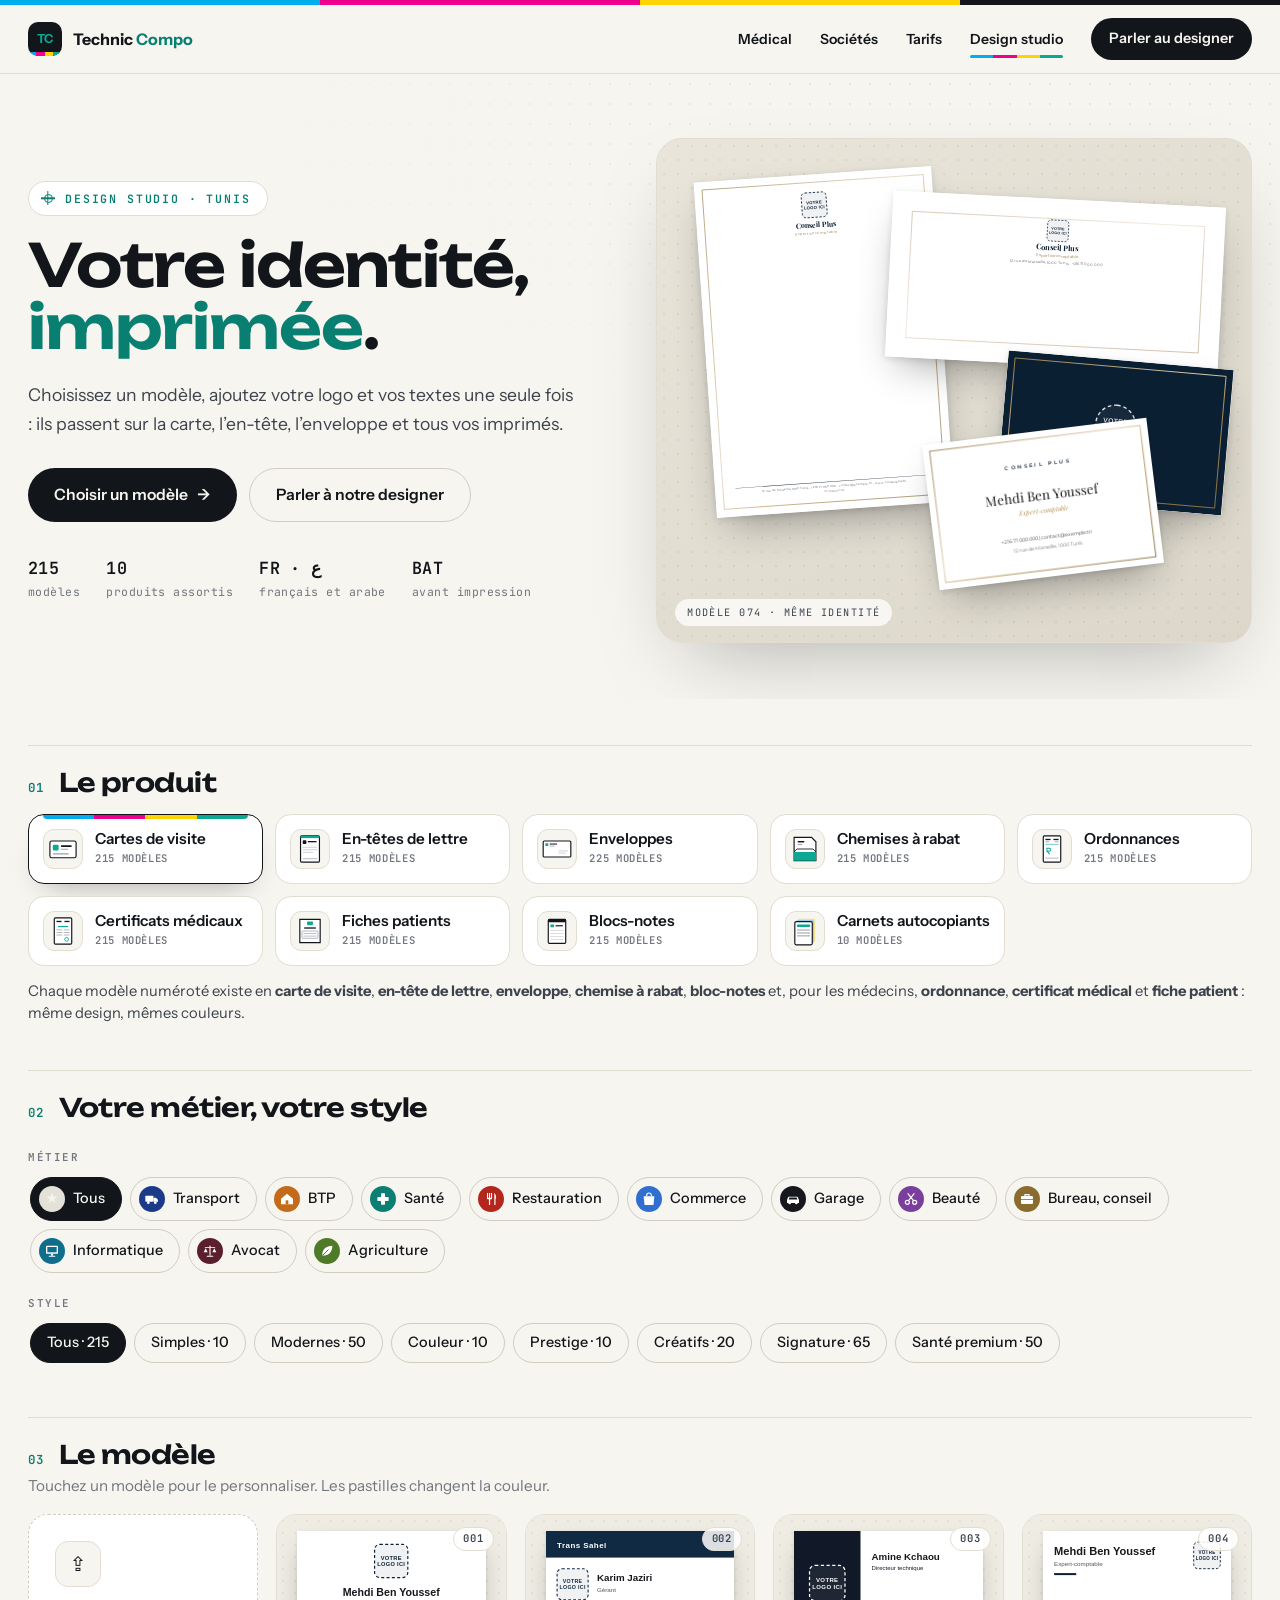
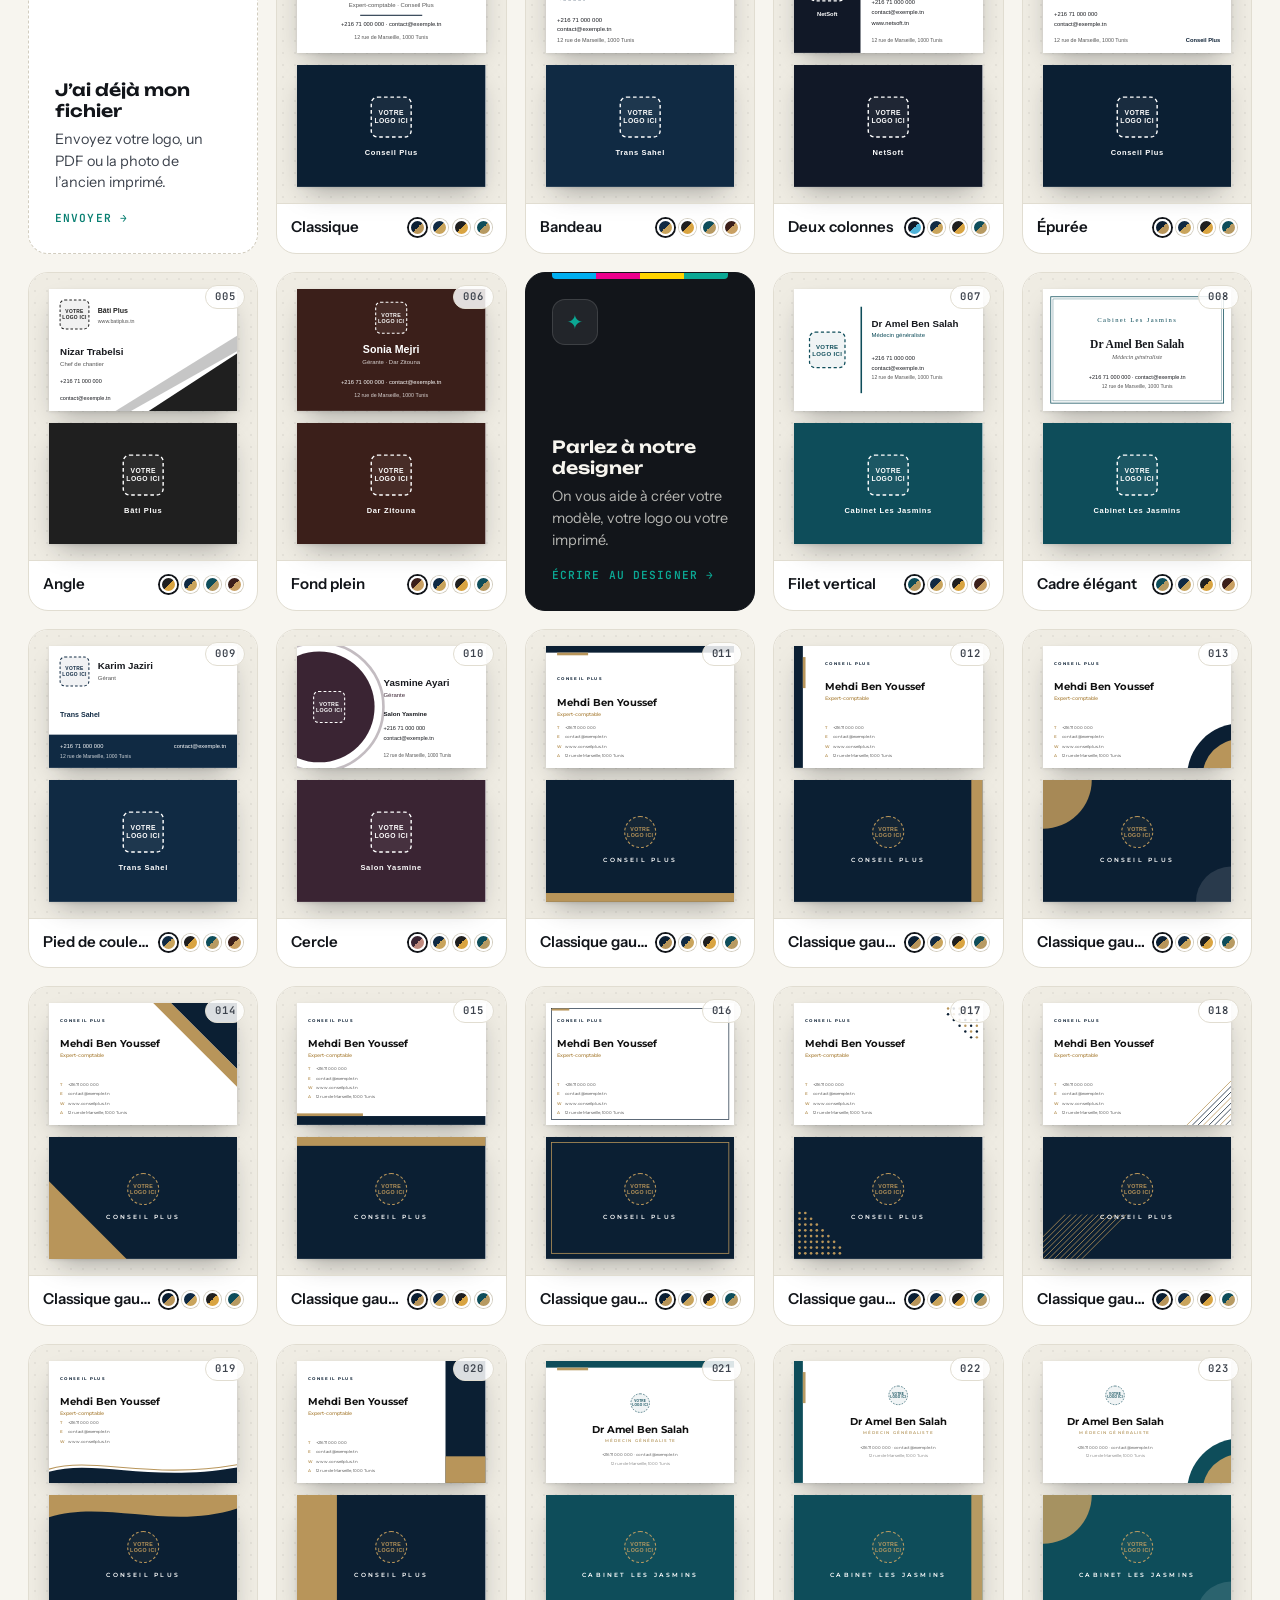
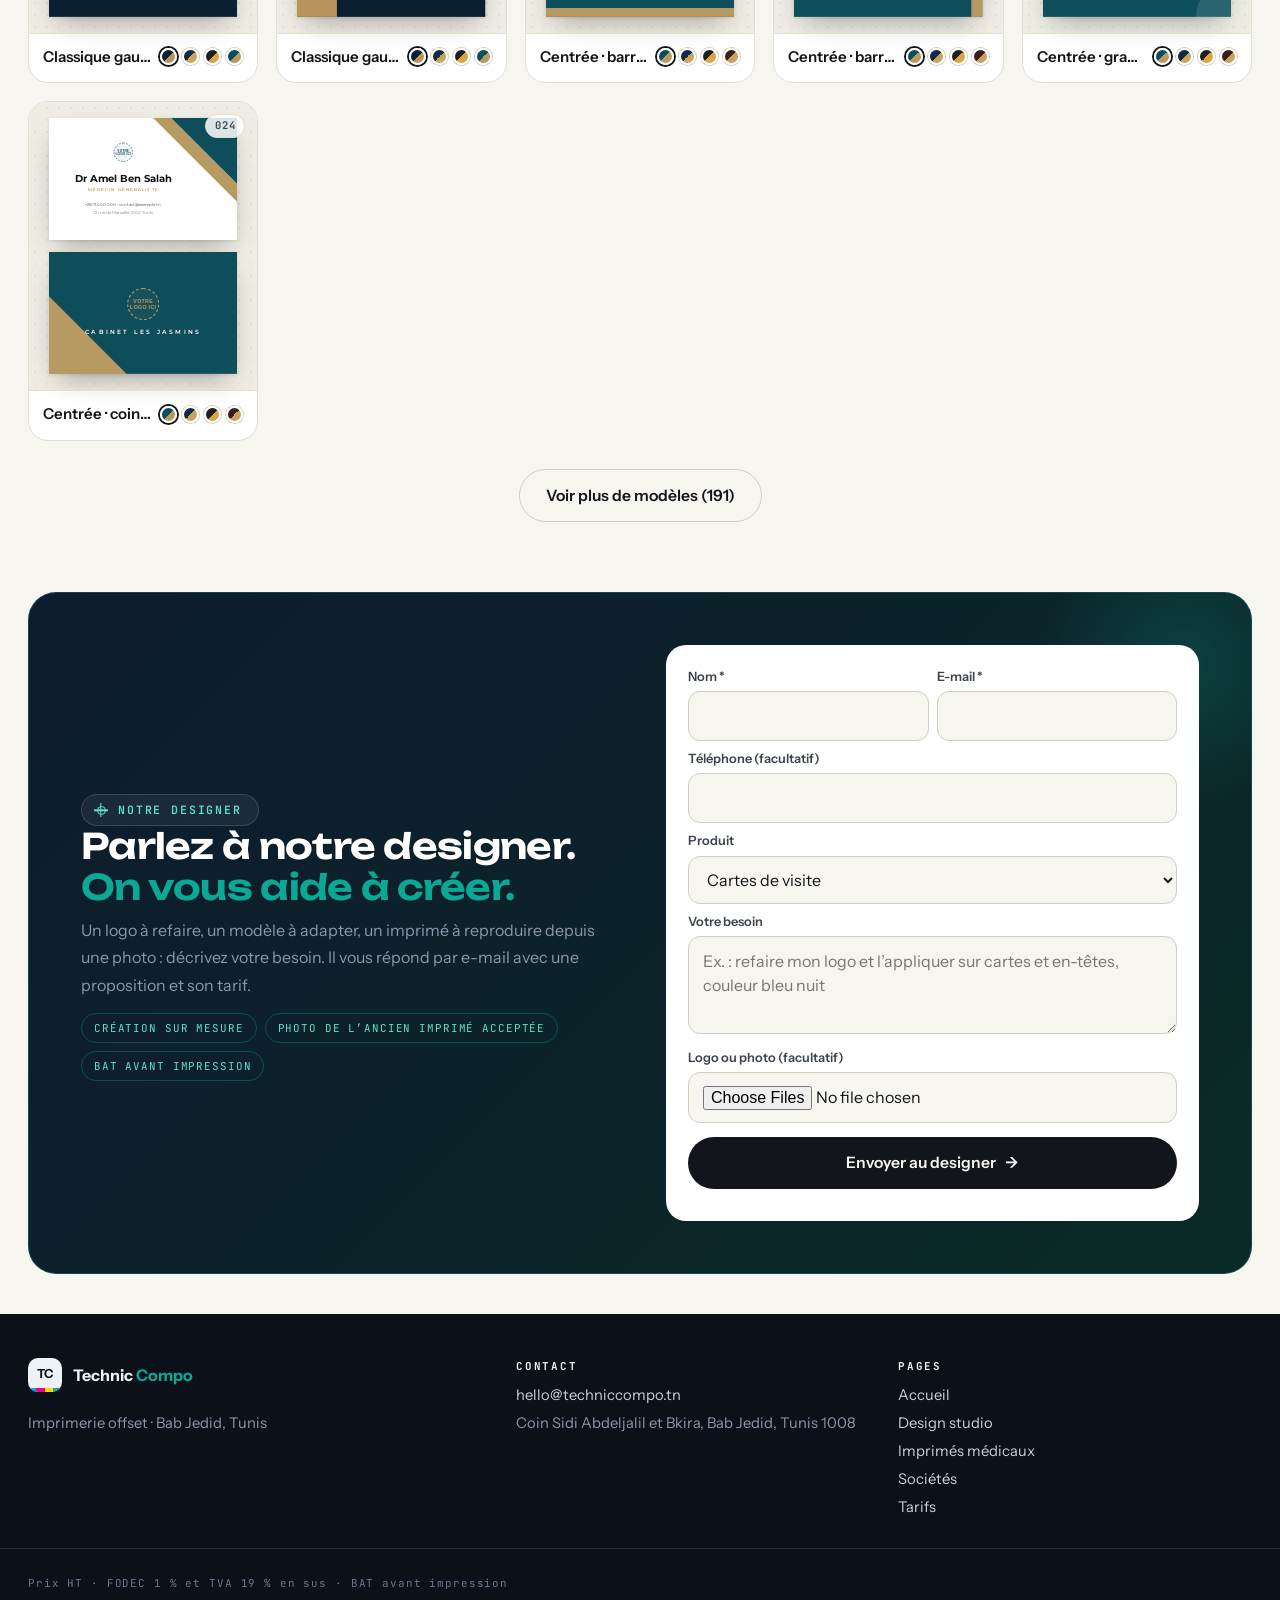
==== conception/index.html @ 864fb959 "Design studio : page /conception/, bouton dans le menu, section studio sur l'accueil - Nouvelle page" ====
<!doctype html>
<html lang="fr">
<head>
<meta charset="utf-8">
<meta name="viewport" content="width=device-width, initial-scale=1, viewport-fit=cover">
<title>Design studio — Créez votre imprimé en ligne | Technic Compo</title>
<meta name="description" content="Studio de conception Technic Compo : choisissez un modèle, ajoutez votre logo une fois, et retrouvez-le sur vos cartes de visite, en-têtes, enveloppes, chemises, blocs-notes et imprimés médicaux. Ou parlez à notre designer.">
<link rel="preconnect" href="https://fonts.googleapis.com">
<link rel="preconnect" href="https://fonts.gstatic.com" crossorigin>
<link href="https://fonts.googleapis.com/css2?family=Instrument+Sans:wght@400;500;600&family=Unbounded:wght@500;600;700&family=JetBrains+Mono:wght@500;600&family=Playfair+Display:ital,wght@0,400;0,600;0,700;1,400&family=Montserrat:wght@300;400;500;600;700&family=Cormorant+Garamond:wght@500;600&family=Raleway:wght@300;600&family=Poppins:wght@400;600&family=Lora:ital@0;1&family=Oswald:wght@500;600&family=Cinzel:wght@600&family=Josefin+Sans:wght@600;700&family=Libre+Baskerville:ital,wght@0,700;1,400&family=DM+Serif+Display&family=Amiri:wght@400;700&family=Cairo:wght@400;700&family=Tajawal:wght@400;700&family=Reem+Kufi:wght@400;700&family=Noto+Kufi+Arabic:wght@400;700&family=El+Messiri:wght@400;700&family=Changa:wght@400;700&family=Almarai:wght@400;700&display=swap" rel="stylesheet">
<link rel="icon" href="data:image/svg+xml,<svg xmlns='http://www.w3.org/2000/svg' viewBox='0 0 100 100'><rect width='100' height='100' rx='22' fill='%23101418'/><text x='50' y='66' font-size='46' font-weight='700' text-anchor='middle' fill='%230DAF9B' font-family='Arial'>TC</text></svg>">
<style>
:root{
  --paper:#F7F5EF; --paper2:#EFECE3; --card:#FFFFFF;
  --ink:#12151A; --ink2:#3D434D; --ink3:#71767F;
  --line:#E1DDD1; --line2:#D2CDBF;
  --teal:#0BA894; --teal-dk:#087F71; --teal-bg:#E6F6F3;
  --titre:'Unbounded', system-ui, sans-serif;
  --texte:'Instrument Sans', system-ui, -apple-system, 'Segoe UI', sans-serif;
}
*{box-sizing:border-box}
html{-webkit-text-size-adjust:100%}
body{margin:0;background:var(--paper);color:var(--ink);font:16px/1.5 var(--texte)}
button,input,select,textarea{font:inherit;color:inherit}
a{color:var(--teal-dk)}
h1,h2,h3{font-family:var(--titre);font-weight:600;line-height:1.15;margin:0}
.wrap{max-width:1240px;margin:0 auto;padding:0 16px}
.muted{color:var(--ink3)}
[hidden]{display:none!important}
.cache{position:absolute;left:-9999px}

.top{position:sticky;top:0;z-index:20;background:rgba(247,245,239,.95);backdrop-filter:blur(8px);border-bottom:1px solid var(--line)}
.top .wrap{display:flex;align-items:center;gap:12px;height:60px}
.logo{display:flex;align-items:center;gap:10px;text-decoration:none;color:var(--ink);font-family:var(--titre);font-weight:600;font-size:15px}
.logo i{display:grid;place-items:center;width:34px;height:34px;border-radius:9px;background:#101418;color:#0DAF9B;font-style:normal;font-size:14px}
.top nav{display:flex;gap:6px;margin-left:auto}
.top nav a{padding:8px 14px;border-radius:999px;text-decoration:none;color:var(--ink);font-weight:600;font-size:14px;border:1px solid var(--line2);background:var(--card);white-space:nowrap}
.top nav a.plein{background:var(--ink);color:#fff;border-color:var(--ink)}

/* Ouverture : une phrase, deux portes */
.ouverture{padding:26px 0 8px;display:flex;flex-wrap:wrap;gap:16px 28px;align-items:end;justify-content:space-between}
.ouverture h1{font-size:clamp(26px,4.4vw,42px)}
.ouverture p{margin:8px 0 0;color:var(--ink2);font-size:17px}
.portes{display:flex;gap:10px;flex-wrap:wrap}
.porte{display:flex;align-items:center;gap:10px;text-decoration:none;border-radius:14px;padding:12px 16px;font-weight:600;border:1px solid var(--line2);background:var(--card);color:var(--ink)}
.porte.fonce{background:#101418;color:#fff;border-color:#101418}
.porte small{display:block;font-weight:500;font-size:12px;opacity:.7}

/* Sélecteurs */
.produits{display:grid;grid-template-columns:1fr 1fr;gap:10px;margin:22px 0 0;max-width:560px}
.produits button{display:flex;align-items:center;gap:12px;border:2px solid var(--line);background:var(--card);border-radius:16px;padding:12px 14px;cursor:pointer;font-weight:600;text-align:left}
.produits button svg{flex:none;width:44px;height:44px}
.produits button[aria-pressed=true]{border-color:var(--ink);box-shadow:0 6px 18px rgba(18,21,26,.08)}
.rangee{display:flex;gap:8px;overflow-x:auto;padding:4px 2px 8px;margin:14px 0 0;scrollbar-width:thin}
.rangee button{flex:none;display:flex;align-items:center;gap:8px;border:1px solid var(--line2);background:var(--card);border-radius:999px;padding:7px 14px 7px 8px;cursor:pointer;font-weight:500;font-size:14px;white-space:nowrap}
.rangee button .pic{display:grid;place-items:center;width:26px;height:26px;border-radius:50%}
.rangee button .pic svg{width:16px;height:16px}
.rangee button[aria-pressed=true]{background:var(--ink);color:#fff;border-color:var(--ink)}
.rangee.docs button{padding:7px 14px}
.etiquette{font-size:12px;font-weight:600;color:var(--ink3);text-transform:uppercase;letter-spacing:.06em;margin:16px 0 0}

/* Galerie */
.grille{display:grid;gap:16px;grid-template-columns:repeat(auto-fill,minmax(220px,1fr));margin:14px 0 0}
.tuile{position:relative;display:flex;flex-direction:column;background:var(--card);border:1px solid var(--line);border-radius:18px;overflow:hidden;cursor:pointer;text-align:left;padding:0;transition:transform .15s,box-shadow .15s}
.tuile:hover,.tuile:focus-visible{transform:translateY(-3px);box-shadow:0 14px 32px rgba(18,21,26,.12);outline:none}
.tuile .ap{background:#ECE9E1;display:grid;place-items:center;aspect-ratio:1/1;padding:16px}
.tuile .ap svg{max-width:100%;max-height:100%;width:auto;height:auto;background:#fff;box-shadow:0 4px 14px rgba(0,0,0,.14)}
.tuile .ap.cartes{display:flex;flex-direction:column;gap:10px;justify-content:center;padding:14px 18px}
.tuile .ap.cartes svg{width:100%;height:auto;max-height:none}
.duo{display:grid;gap:16px;width:100%}
.faces3{display:grid;grid-template-columns:repeat(2,1fr);gap:18px;width:100%;max-width:520px;margin:0 auto;align-items:end}
.faces3 figure{margin:0}
.col-fiche{border:1px solid var(--line);border-radius:12px;padding:10px 12px;margin:0 0 10px}.col-fiche>b{font-size:13px;display:block;margin:0 0 6px}
.ajout-col{border:1.5px dashed var(--teal);background:var(--teal-bg);color:var(--ink);border-radius:12px;padding:10px 14px;font-weight:600;cursor:pointer;width:100%}
.lien{background:none;border:0;color:#B3261E;font-weight:600;cursor:pointer;padding:6px 0 0}
.faces3 figure.large{grid-column:1/-1}
.faces3 svg{width:100%;height:auto;max-height:none!important;background:#fff;box-shadow:0 8px 24px rgba(0,0,0,.18)}
.faces3 figcaption{text-align:center;font-size:11px;font-weight:600;color:var(--ink3);margin-top:6px;text-transform:uppercase;letter-spacing:.06em}
.duo figure{margin:0}
.duo svg{width:100%;height:auto;max-height:none!important;background:#fff;box-shadow:0 8px 26px rgba(0,0,0,.18)}
.duo figcaption{text-align:center;font-size:12px;font-weight:600;color:var(--ink3);margin-top:6px;text-transform:uppercase;letter-spacing:.06em}
@media(min-width:960px){.duo{max-width:min(460px, calc((100vh - 200px) * 1.4));margin:0 auto}}
@media(max-width:959px){.duo{grid-template-columns:1fr 1fr;gap:10px}.duo figcaption{margin-top:3px;font-size:10px}}
.tuile .tx{padding:10px 12px 12px;display:flex;align-items:center;justify-content:space-between;gap:8px}
.tuile b{font-size:14.5px}
.pastilles{display:flex;gap:5px}
.pastilles span{width:16px;height:16px;border-radius:50%;border:2px solid #fff;box-shadow:0 0 0 1px var(--line2);cursor:pointer}
.pastilles span.on{box-shadow:0 0 0 2px var(--ink)}
.conseille{position:absolute;top:10px;left:10px;background:var(--teal);color:#fff;font-size:11px;font-weight:700;padding:3px 8px;border-radius:6px}
.tuile .survol{position:absolute;inset:auto 0 52px 0;display:flex;justify-content:center;opacity:0;transition:opacity .15s}
.tuile:hover .survol{opacity:1}
.tuile .survol span{background:var(--ink);color:#fff;border-radius:999px;padding:7px 14px;font-weight:600;font-size:13px}
.produits{grid-template-columns:repeat(4,1fr);max-width:none}
@media(max-width:700px){.produits{grid-template-columns:1fr 1fr}}
.trio-info{margin:12px 0 0;font-size:14px;color:var(--ink2)}
.trio{margin:14px 0 0;background:var(--card);border:1px solid var(--line);border-radius:16px;padding:12px}
.trio h4{margin:0 0 8px;font-size:13px;text-transform:uppercase;letter-spacing:.06em;color:var(--ink3)}
.trio .rang{display:grid;grid-template-columns:repeat(4,1fr);gap:8px}
.trio button{border:1px solid var(--line2);background:#F3F1EB;border-radius:12px;padding:8px;cursor:pointer;display:flex;flex-direction:column;align-items:center;gap:6px;font-size:12.5px;font-weight:600}
.trio button .mini{height:64px;display:grid;place-items:center}
.trio button .mini svg{height:60px;width:auto;max-width:100%;background:#fff;box-shadow:0 2px 8px rgba(0,0,0,.15)}
@media(max-width:959px){.trio{padding:8px;margin:8px 0 0}.trio h4{font-size:11px;margin:0 0 6px}.trio button .mini{display:none}.trio button{padding:7px 4px;font-size:12px}}
@media(max-width:959px){.trio .rang.beaucoup{grid-template-columns:repeat(4,1fr)!important}.trio .rang.beaucoup button{font-size:11px;padding:6px 2px}.faces3{gap:8px 10px}.faces3 svg{height:22vh!important;width:auto!important;margin:0 auto;display:block}.faces3:has(.large) svg{height:14vh!important}.faces3 figcaption{font-size:9.5px;margin-top:3px}}
.trio button[aria-pressed=true]{border-color:var(--teal);background:var(--teal-bg);box-shadow:inset 0 0 0 1px var(--teal)}
.extras{margin:14px 0 0;border-top:1px solid var(--line);padding-top:12px}
.extras h4{margin:0 0 4px;font-size:15px}
.extras>p{margin:0 0 10px;font-size:13px;color:var(--ink3)}
.extra{display:grid;grid-template-columns:auto 64px 1fr;gap:10px;align-items:center;border:1px solid var(--line2);border-radius:12px;padding:10px;margin:0 0 8px;cursor:pointer}
.extra.on{border-color:var(--teal);background:var(--teal-bg)}
.extra input[type=checkbox]{width:20px;height:20px;accent-color:var(--teal)}
.extra .mini svg{max-width:64px;max-height:56px;width:auto;height:auto;background:#fff;box-shadow:0 2px 6px rgba(0,0,0,.15);display:block;margin:auto}
.extra b{display:block;font-size:14px}
.extra>span:last-child{min-width:0}
.extra select{max-width:100%;margin-top:4px;border:1px solid var(--line2);border-radius:8px;padding:5px 8px;background:#fff;font-size:13px}
.total{background:#101418;color:#fff;border-radius:12px;padding:12px 14px;margin:10px 0 0;font-size:14px}
.total div{display:flex;justify-content:space-between;gap:10px;padding:2px 0;font-variant-numeric:tabular-nums}
.total .grand{font-size:17px;font-weight:700;border-top:1px solid #ffffff33;margin-top:6px;padding-top:8px}
.total .pack{color:#5FE0CC;font-size:13px}
.plus{border:1px solid var(--ink);background:var(--card);border-radius:999px;padding:12px 22px;font-weight:600;cursor:pointer}
.tuile .num{position:absolute;top:10px;right:10px;font-size:11px;font-weight:600;color:var(--ink3);background:#fff;border-radius:6px;padding:2px 6px}
.tuile.speciale{justify-content:center;align-items:center;text-align:center;padding:22px;gap:8px;background:var(--teal-bg);border:2px dashed #9FD9CD}
.tuile.speciale.fonce{background:#101418;border:0;color:#fff}
.tuile.speciale .ic{font-size:30px;line-height:1}
.tuile.speciale b{font-family:var(--titre);font-size:16px}
.tuile.speciale small{opacity:.75}

/* Studio */
.studio{position:fixed;inset:0;z-index:50;background:var(--paper);display:none;overflow:auto}
.studio.ouvert{display:block}
.barre-h{position:sticky;top:0;z-index:3;background:var(--card);border-bottom:1px solid var(--line)}
.barre-h .wrap{display:flex;align-items:center;gap:10px;height:56px}
.barre-h b{font-weight:600;font-size:15px;white-space:nowrap;overflow:hidden;text-overflow:ellipsis}
.barre-h button{flex:none;border:1px solid var(--line2);background:var(--card);border-radius:999px;padding:7px 14px;cursor:pointer;font-weight:600;white-space:nowrap}
.barre-h .sp{flex:1}
.atelier{display:grid;gap:18px;padding:18px 0 60px}
@media(min-width:960px){.atelier{grid-template-columns:minmax(0,1.25fr) minmax(0,1fr);align-items:start}.scene-col{position:sticky;top:74px}}
@media(max-width:959px){.scene-col{position:sticky;top:56px;z-index:2;background:var(--paper);padding:8px 0}.scene{padding:12px!important;min-height:0!important}.scene svg{max-height:30vh!important}}
.scene{background:#E4E1D8;border-radius:20px;padding:28px;display:grid;place-items:center;min-height:320px}
.scene svg{width:100%;height:auto;max-height:64vh;background:#fff;box-shadow:0 10px 34px rgba(0,0,0,.18)}
.faces{display:flex;gap:6px;justify-content:center;margin:10px 0 0}
.faces button{border:1px solid var(--line2);background:var(--card);border-radius:999px;padding:6px 16px;cursor:pointer;font-weight:600;font-size:14px}
.faces button[aria-pressed=true]{background:var(--ink);color:#fff;border-color:var(--ink)}
.autres{display:flex;gap:8px;overflow-x:auto;margin:12px 0 0;padding:2px}
.autres button{flex:none;width:74px;height:74px;border:1px solid var(--line2);border-radius:10px;background:#ECE9E1;padding:5px;cursor:pointer;display:grid;place-items:center}
.autres button svg{max-width:100%;max-height:100%;width:auto;height:auto;background:#fff}
.autres button[aria-pressed=true]{border-color:var(--teal);box-shadow:inset 0 0 0 2px var(--teal)}
@media(max-width:959px){.autres{display:none}}
.panneau{background:var(--card);border:1px solid var(--line);border-radius:20px;overflow:hidden}
.pas{border-bottom:1px solid var(--line)}
.pas:last-child{border-bottom:0}
.pas>button{all:unset;box-sizing:border-box;display:flex;width:100%;align-items:center;gap:12px;padding:14px 16px;cursor:pointer}
.pas>button .n{display:grid;place-items:center;width:26px;height:26px;border-radius:50%;background:var(--paper2);font-size:13px;font-weight:700;flex:none}
.pas.fait>button .n{background:var(--teal);color:#fff}
.pas>button b{flex:1;font-size:15px}
.pas>button small{color:var(--ink3);font-size:13px;max-width:50%;white-space:nowrap;overflow:hidden;text-overflow:ellipsis}
.pas .corps{display:none;padding:0 16px 16px}
.pas.ouvert .corps{display:block}
.choix{display:flex;flex-wrap:wrap;gap:8px}
.choix button{border:1px solid var(--line2);background:var(--card);border-radius:10px;padding:8px 12px;cursor:pointer;font-size:14px;line-height:1.25;text-align:left}
.choix button small{display:block;color:var(--ink3);font-size:12px}
.choix button[aria-pressed=true]{border-color:var(--teal);background:var(--teal-bg);box-shadow:inset 0 0 0 1px var(--teal)}
.teintes{display:flex;gap:8px;flex-wrap:wrap}
.teintes button{width:32px;height:32px;border-radius:50%;border:2px solid #fff;box-shadow:0 0 0 1px var(--line2);cursor:pointer}
.teintes button[aria-pressed=true]{box-shadow:0 0 0 2px var(--ink)}
.champs{display:grid;gap:8px}
@media(min-width:560px){.champs{grid-template-columns:1fr 1fr}}
.champ{display:block}
.champ span{display:block;font-size:12.5px;font-weight:500;margin-bottom:3px;color:var(--ink3)}
.champ input,.champ select,.champ textarea{width:100%;border:1px solid var(--line2);border-radius:10px;padding:9px 11px;background:var(--card)}
.champ.large{grid-column:1/-1}
.logo-zone{display:flex;gap:12px;align-items:center;border:2px dashed var(--line2);border-radius:14px;padding:12px;cursor:pointer;margin:12px 0 0}
.logo-zone .vg{width:52px;height:52px;border-radius:10px;background:var(--paper2);display:grid;place-items:center;overflow:hidden;flex:none;font-size:22px}
.logo-zone .vg img{max-width:100%;max-height:100%}
.logo-zone b{color:var(--teal-dk)}
.logo-zone{position:relative}
.logo-zone input{position:absolute;inset:0;width:100%;height:100%;opacity:0;cursor:pointer;font-size:0}
.scene.sans-logo{cursor:pointer}
.qte{display:grid;gap:6px}
.qte button{display:flex;justify-content:space-between;align-items:center;border:1px solid var(--line2);background:var(--card);border-radius:10px;padding:10px 12px;cursor:pointer;font-variant-numeric:tabular-nums}
.qte button span{color:var(--ink3);font-size:13px}
.qte button[aria-pressed=true]{border-color:var(--teal);background:var(--teal-bg);box-shadow:inset 0 0 0 1px var(--teal)}
.qte button b{font-weight:600}
.actions{display:grid;gap:8px;margin:12px 0 0}
.gros{border:0;background:var(--teal);color:#fff;border-radius:12px;padding:13px 18px;font-weight:600;cursor:pointer;font-size:15.5px;text-align:center;text-decoration:none;display:block;width:100%}
.gros:hover{background:var(--teal-dk)}
.gros:disabled{opacity:.6}
.gros.contour{background:var(--card);color:var(--ink);border:1px solid var(--ink)}
.erreur{color:#B3261E;font-size:14px;margin:8px 0 0}
.ok{background:var(--teal-bg);border-radius:14px;padding:16px}
.ok p{margin:6px 0 12px}
.note{font-size:12.5px;color:var(--ink3);margin:8px 0 0}

/* Designer */
.designer{margin:48px 0 0;display:grid;gap:18px;background:#101418;color:#E4E8EE;border-radius:24px;padding:24px}
@media(min-width:900px){.designer{grid-template-columns:.8fr 1.2fr;padding:36px;align-items:center}}
.designer h2{color:#fff;font-size:clamp(22px,3vw,28px)}
.designer p{color:#C9D1DD;margin:10px 0 0}
.designer .wa{display:inline-block;margin-top:14px;color:#5FE0CC;font-weight:600}
.designer form{background:var(--card);color:var(--ink);border-radius:18px;padding:16px}
.designer form .champs{margin:0 0 10px}
.puces{display:flex;flex-wrap:wrap;gap:8px;margin:14px 0 0;padding:0;list-style:none}
.puces li{border:1px solid #2F3640;border-radius:999px;padding:5px 12px;font-size:13px;color:#C9D1DD}
.pied{margin:48px 0 0;background:#101418;color:#A7B0BD;padding:24px 0 36px;font-size:14px}
.pied a{color:#C9D1DD}

/* =================== Charte du site techniccompo.tn =================== */
:root{--mono:'JetBrains Mono', ui-monospace, monospace;--cyan:#00AEEF;--magenta:#EC008C;--yellow:#FFD400;--night:#0B1019;--nmid:#8C97AB;--r:20px}
body{font-family:var(--texte);-webkit-font-smoothing:antialiased}
h1,h2,h3{letter-spacing:-.02em}
.wrap{max-width:1280px;padding:0 28px}
@media(max-width:700px){.wrap{padding:0 18px}}
.cmyk{display:flex;height:5px;width:100%}.cmyk i{flex:1}.cmyk .c{background:var(--cyan)}.cmyk .m{background:var(--magenta)}.cmyk .y{background:var(--yellow)}.cmyk .k{background:var(--ink)}
.reg{position:relative;width:14px;height:14px;flex-shrink:0;display:inline-block}
.reg::before,.reg::after{content:'';position:absolute;background:currentColor}
.reg::before{left:50%;top:0;width:1.4px;height:100%;transform:translateX(-50%)}
.reg::after{top:50%;left:0;height:1.4px;width:100%;transform:translateY(-50%)}
.reg u{position:absolute;inset:2.5px;border:1.4px solid currentColor;border-radius:50%}
.eyebrow{display:inline-flex;align-items:center;gap:10px;font-family:var(--mono);font-size:.72rem;font-weight:600;text-transform:uppercase;letter-spacing:.16em;color:var(--teal-dk);margin:0 0 18px;background:var(--card);border:1px solid var(--line);padding:8px 16px 8px 12px;border-radius:100px}
.eyebrow.clair{background:rgba(255,255,255,.06);border-color:rgba(255,255,255,.14);color:#5FE0CC}
.btn{display:inline-flex;align-items:center;justify-content:center;gap:9px;padding:14px 26px;border-radius:100px;font-weight:600;font-size:.98rem;cursor:pointer;border:0;text-decoration:none;transition:transform .15s,box-shadow .25s,border-color .25s;white-space:nowrap}
.btn .ar{transition:transform .2s}.btn:hover .ar{transform:translateX(3px)}
.btn-ink{background:var(--ink);color:var(--paper)}
.btn-ink:hover{transform:translateY(-2px);box-shadow:0 14px 30px -10px rgba(18,21,26,.45)}
.btn-line{background:transparent;color:var(--ink);border:1.5px solid var(--line2)}
.btn-line:hover{border-color:var(--ink);transform:translateY(-2px)}
.btn.petit{padding:10px 18px;font-size:.9rem}
.btn.plein{width:100%}
.btn:active{transform:scale(.97)}

/* En-tête du site */
.top{background:rgba(247,245,239,.86);backdrop-filter:blur(16px);-webkit-backdrop-filter:blur(16px)}
.top .wrap{height:68px;gap:28px}
.logo{font-family:var(--texte);font-weight:700;font-size:16px;gap:11px}
.logo em{font-style:normal;color:var(--teal-dk)}
.logo .badge{width:34px;height:34px;background:var(--ink);color:var(--teal);border-radius:10px;display:grid;place-items:center;font-size:.78rem;font-weight:700;position:relative;overflow:hidden;flex:none}
.logo .badge::after{content:'';position:absolute;bottom:0;left:0;right:0;height:4px;background:linear-gradient(90deg,var(--cyan) 25%,var(--magenta) 25% 50%,var(--yellow) 50% 75%,var(--teal) 75%)}
.liens{display:flex;gap:26px;margin-left:auto}
.liens a{color:var(--ink2);text-decoration:none;font-size:.95rem;font-weight:500;position:relative;padding:6px 0}
.liens a:hover{color:var(--ink)}
.liens a[aria-current]{color:var(--ink);font-weight:600}
.liens a[aria-current]::after{content:'';position:absolute;left:0;right:0;bottom:-2px;height:3px;border-radius:3px;background:linear-gradient(90deg,var(--cyan) 25%,var(--magenta) 25% 50%,var(--yellow) 50% 75%,var(--teal) 75%)}
@media(max-width:860px){.liens{display:none}.top .btn{margin-left:auto}}

/* Ouverture */
.hero{position:relative;padding:64px 0 56px;overflow:hidden}
.halftone{position:absolute;inset:0;pointer-events:none;background-image:radial-gradient(rgba(18,21,26,.07) 1.2px,transparent 1.2px);background-size:20px 20px;-webkit-mask-image:radial-gradient(90% 70% at 80% 10%,#000 20%,transparent 70%);mask-image:radial-gradient(90% 70% at 80% 10%,#000 20%,transparent 70%)}
.hero-in{position:relative;display:grid;gap:44px;align-items:center}
@media(min-width:960px){.hero-in{grid-template-columns:1fr 1.02fr}}
.hero h1{font-size:clamp(2.2rem,4.8vw,3.7rem);line-height:1.05;margin:0 0 22px}
.hero h1 .t{color:var(--teal-dk)}
.hero-sub{font-size:1.1rem;color:var(--ink2);line-height:1.65;max-width:46ch;margin:0 0 30px}
.hero-cta{display:flex;gap:12px;flex-wrap:wrap;margin:0 0 34px}
.hero-specs{display:flex;gap:26px;flex-wrap:wrap;font-family:var(--mono);font-size:.72rem;color:var(--ink3);letter-spacing:.04em}
.hero-specs b{display:block;font-size:1.05rem;color:var(--ink);font-weight:600;margin-bottom:2px}
@media(max-width:700px){.hero{padding:36px 0 30px}.hero-cta .btn{flex:1}}
.vitrine{position:relative;aspect-ratio:1.18/1;border-radius:26px;background:linear-gradient(150deg,#E9E5DA,#DCD7CA);border:1px solid var(--line);box-shadow:0 34px 80px -34px rgba(18,21,26,.34);overflow:hidden}
.vitrine::before{content:'';position:absolute;inset:0;background-image:radial-gradient(rgba(18,21,26,.06) 1px,transparent 1px);background-size:14px 14px}
.vitrine>div{position:absolute}
.vitrine svg{display:block;width:100%;height:auto;background:#fff;box-shadow:0 18px 40px -14px rgba(18,21,26,.42),0 2px 6px rgba(18,21,26,.12)}
.v-entete{width:40%;left:8%;top:7%;transform:rotate(-4deg)}
.v-env{width:56%;right:5%;top:12%;transform:rotate(3deg)}
.v-carte{width:38%}
.v-carte.v1{right:16%;bottom:13%;transform:rotate(-7deg);z-index:2}
.v-carte.v2{right:4%;bottom:27%;transform:rotate(5deg);z-index:1}
.v-tag{position:absolute;left:18px;bottom:16px;font-family:var(--mono);font-size:.64rem;letter-spacing:.14em;text-transform:uppercase;color:var(--ink2);background:rgba(255,255,255,.75);border-radius:100px;padding:6px 12px;backdrop-filter:blur(6px)}
@media(max-width:959px){.vitrine{display:none}}

/* Catalogue */
.catalogue{padding-bottom:40px}
.etape-titre{display:flex;align-items:baseline;flex-wrap:wrap;gap:6px 14px;margin:46px 0 16px;padding-top:22px;border-top:1px solid var(--line)}
.etape-titre>span{font-family:var(--mono);font-size:.78rem;font-weight:600;color:var(--teal-dk);letter-spacing:.1em}
.etape-titre h2{font-size:clamp(1.25rem,2.4vw,1.6rem)}
.etape-titre p{flex-basis:100%;margin:0;color:var(--ink3);font-size:.95rem}
.catalogue>.etape-titre:first-of-type{margin-top:10px}
.produits{display:grid;gap:12px;margin:0;grid-template-columns:repeat(5,1fr)}
@media(max-width:1100px){.produits{grid-template-columns:repeat(3,1fr)}}
@media(max-width:700px){.produits{grid-template-columns:1fr 1fr;gap:8px}}
.produits button{position:relative;display:flex;align-items:center;gap:12px;background:var(--card);border:1.5px solid var(--line);border-radius:16px;padding:14px;cursor:pointer;text-align:left;transition:transform .2s,border-color .2s,box-shadow .2s;overflow:hidden}
.produits button:hover{transform:translateY(-2px);border-color:var(--ink2)}
.produits button svg{width:40px;height:40px;flex:none;background:var(--paper);border:1px solid var(--line);border-radius:11px;padding:3px}
.produits button span{display:flex;flex-direction:column;min-width:0}
.produits button b{font-weight:600;font-size:.95rem;line-height:1.2}
.produits button small{font-family:var(--mono);font-size:.66rem;letter-spacing:.06em;color:var(--ink3);margin-top:3px;text-transform:uppercase}
.produits button[aria-pressed=true]{border-color:var(--ink);box-shadow:0 14px 30px -18px rgba(18,21,26,.45)}
.produits button[aria-pressed=true]::after{content:'';position:absolute;left:14px;right:14px;top:0;height:4px;border-radius:0 0 4px 4px;background:linear-gradient(90deg,var(--cyan) 25%,var(--magenta) 25% 50%,var(--yellow) 50% 75%,var(--teal) 75%)}
@media(max-width:700px){.produits button{padding:10px;gap:9px}.produits button svg{width:32px;height:32px}.produits button b{font-size:.86rem}}
.trio-info{margin:14px 0 0;font-size:.92rem;color:var(--ink2)}
.filtres{display:grid;gap:4px;grid-template-columns:minmax(0,1fr)}
.filtres>div{min-width:0}
.rangee{flex-wrap:wrap}
.etiquette{font-family:var(--mono);font-size:.68rem;font-weight:600;letter-spacing:.14em;color:var(--ink3);margin:10px 0 0}
.rangee{margin:8px 0 0;gap:8px}
.rangee button{border:1.5px solid var(--line2);background:transparent;border-radius:100px;padding:8px 16px 8px 8px;font-size:.9rem;font-weight:500;transition:border-color .2s}
.rangee button:hover{border-color:var(--ink)}
.rangee.docs button{padding:8px 16px}
.rangee button[aria-pressed=true]{background:var(--ink);border-color:var(--ink);color:var(--paper)}

/* Rappel : infos enregistrées */
.rappel{display:flex;align-items:center;gap:14px;margin:24px 0 0;background:var(--card);border:1px solid var(--line);border-left:4px solid var(--teal);border-radius:16px;padding:12px 16px}
.rappel-ic{width:42px;height:42px;border-radius:10px;background:var(--teal-bg);display:grid;place-items:center;overflow:hidden;flex:none;color:var(--teal-dk);font-weight:700}
.rappel-ic img{max-width:100%;max-height:100%}
.rappel-tx{flex:1;min-width:0;display:flex;flex-direction:column}
.rappel-tx b{font-size:.95rem}
.rappel-tx small{color:var(--ink3);font-size:.84rem}
.rappel-x{border:1.5px solid var(--line2);background:transparent;border-radius:100px;padding:7px 14px;font-weight:600;font-size:.85rem;cursor:pointer;flex:none}
.rappel-x:hover{border-color:#B3261E;color:#B3261E}

/* Galerie */
.grille{gap:18px;grid-template-columns:repeat(auto-fill,minmax(230px,1fr));margin:6px 0 0}
@media(max-width:560px){.grille{grid-template-columns:1fr 1fr;gap:10px}}
.tuile{border:1px solid var(--line);border-radius:var(--r);transition:transform .28s,box-shadow .28s,border-color .28s}
.tuile:hover,.tuile:focus-visible{transform:translateY(-5px);border-color:var(--ink);box-shadow:0 24px 50px -24px rgba(18,21,26,.34)}
.tuile .ap{background:var(--paper2);background-image:radial-gradient(rgba(18,21,26,.05) 1px,transparent 1px);background-size:12px 12px;padding:18px}
.tuile .ap svg{box-shadow:0 12px 26px -10px rgba(18,21,26,.38),0 1px 3px rgba(18,21,26,.1)}
.tuile .ap.cartes{gap:12px;padding:16px 20px}
.tuile .tx{padding:12px 14px 14px;border-top:1px solid var(--line)}
.tuile b{font-size:.94rem;font-weight:600}
.tuile .num{top:12px;right:12px;font-family:var(--mono);font-size:.66rem;letter-spacing:.08em;color:var(--ink2);background:rgba(255,255,255,.85);border:1px solid var(--line);border-radius:100px;padding:3px 9px}
.conseille{top:12px;left:12px;font-family:var(--mono);font-size:.62rem;letter-spacing:.1em;text-transform:uppercase;border-radius:100px;padding:4px 10px;background:var(--teal);color:#04201C}
.tuile .survol{inset:auto 0 62px 0}
.tuile .survol span{border-radius:100px;padding:9px 18px;font-size:.85rem}
.pastilles span{width:17px;height:17px}
.tuile.speciale{background:var(--card);border:1.5px dashed var(--line2);align-items:flex-start;text-align:left;justify-content:flex-end;padding:26px;gap:8px;min-height:260px}
.tuile.speciale:hover{border-style:solid}
.tuile.speciale .ic{width:46px;height:46px;border-radius:13px;background:var(--paper);border:1px solid var(--line);display:grid;place-items:center;font-size:20px;margin-bottom:auto}
.tuile.speciale b{font-family:var(--titre);font-size:1.05rem;line-height:1.25}
.tuile.speciale small{font-size:.9rem;opacity:1;color:var(--ink2);line-height:1.5}
.tuile.speciale .go{margin-top:8px;font-family:var(--mono);font-size:.7rem;font-weight:600;letter-spacing:.1em;text-transform:uppercase;color:var(--teal-dk)}
.tuile.speciale.fonce{background:var(--ink);border:1px solid var(--ink);color:var(--paper);overflow:hidden}
.tuile.speciale.fonce::after{content:'';position:absolute;top:0;left:26px;right:26px;height:6px;border-radius:0 0 4px 4px;background:linear-gradient(90deg,var(--cyan) 25%,var(--magenta) 25% 50%,var(--yellow) 50% 75%,var(--teal) 75%)}
.tuile.speciale.fonce .ic{background:rgba(255,255,255,.07);border-color:rgba(255,255,255,.12);color:var(--teal)}
.tuile.speciale.fonce small{color:rgba(247,245,239,.72)}
.tuile.speciale.fonce .go{color:var(--teal)}

/* Designer */
.designer{margin:70px 0 0;background:linear-gradient(135deg,#0E1B2E,#0A2A26);border:1px solid rgba(11,168,148,.3);border-radius:28px;padding:34px;gap:34px;position:relative;overflow:hidden}
.designer::before{content:'';position:absolute;top:-140px;right:-140px;width:420px;height:420px;background:radial-gradient(50% 50% at 50% 50%,rgba(11,168,148,.22),transparent 70%);pointer-events:none}
@media(min-width:900px){.designer{grid-template-columns:1fr 1fr;padding:52px;gap:52px}}
@media(max-width:600px){.designer{padding:22px;border-radius:22px}}
.designer h2{font-size:clamp(1.5rem,3vw,2.2rem);line-height:1.15}
.designer h2 .t{color:var(--teal)}
.designer p{color:var(--nmid);line-height:1.7;font-size:1rem}
.puces li{font-family:var(--mono);font-size:.68rem;letter-spacing:.08em;text-transform:uppercase;border-color:rgba(11,168,148,.35);color:#5FE0CC;padding:6px 12px}
.designer form{position:relative;border-radius:20px;padding:22px}
.designer form .champs{margin:0 0 14px}

/* Champs (comme les formulaires du site) */
.champ span{font-size:.8rem;font-weight:600;color:var(--ink2);margin-bottom:5px}
.champ input,.champ select,.champ textarea{padding:12px 14px;border-radius:12px;border:1.5px solid var(--line2);background:var(--paper);transition:border-color .2s,box-shadow .2s}
.champ input:focus,.champ select:focus,.champ textarea:focus{outline:none;border-color:var(--teal);box-shadow:0 0 0 3px rgba(11,168,148,.15)}

/* Pied de page */
.pied{margin:0;background:var(--night);color:var(--nmid);padding:44px 0 0;font-size:.92rem}
.pied-in{display:grid;gap:28px}
@media(min-width:800px){.pied-in{grid-template-columns:1.3fr 1fr 1fr}}
.pied-in>div{display:flex;flex-direction:column;gap:6px}
.pied b{font-family:var(--mono);font-size:.68rem;letter-spacing:.16em;text-transform:uppercase;color:#EEF2F7;margin-bottom:4px}
.pied a{color:#C9D1DD;text-decoration:none}.pied a:hover{color:#fff}
.logo.clair{color:#EEF2F7}.logo.clair em{color:var(--teal)}.logo.clair .badge{background:#EEF2F7;color:var(--night)}
.pied-bas{font-family:var(--mono);font-size:.68rem;letter-spacing:.08em;color:#6B7690;padding-top:26px;padding-bottom:22px;margin-top:30px;border-top:1px solid #212B42}

/* Studio */
.studio{background:var(--paper)}
.barre-h{background:rgba(247,245,239,.92);backdrop-filter:blur(14px);-webkit-backdrop-filter:blur(14px);border-bottom:0;box-shadow:0 1px 0 var(--line)}
.barre-h::after{content:'';position:absolute;left:0;right:0;bottom:-4px;height:4px;background:linear-gradient(90deg,var(--cyan) 25%,var(--magenta) 25% 50%,var(--yellow) 50% 75%,var(--ink) 75%)}
.barre-h .wrap{height:62px;gap:14px}
.barre-h b{font-family:var(--titre);font-weight:600;font-size:1rem}
.barre-h button{border:1.5px solid var(--line2);background:transparent;border-radius:100px;padding:9px 16px;font-weight:600}
.barre-h button:hover{border-color:var(--ink)}
.atelier{padding:28px 0 70px;gap:26px}
.scene{background:var(--paper2);background-image:radial-gradient(rgba(18,21,26,.06) 1px,transparent 1px);background-size:14px 14px;border:1px solid var(--line);border-radius:24px;padding:36px}
.scene svg,.duo svg,.faces3 svg{box-shadow:0 22px 46px -18px rgba(18,21,26,.45),0 2px 6px rgba(18,21,26,.1)!important}
.duo figcaption,.faces3 figcaption{font-family:var(--mono);font-size:.64rem;letter-spacing:.14em;margin-top:10px}
#astuceLogo{font-family:var(--mono);font-size:.68rem;letter-spacing:.08em;text-transform:uppercase;margin-top:12px}
.trio{border-radius:20px;padding:16px;margin-top:16px}
.trio h4{font-family:var(--mono);font-size:.68rem;letter-spacing:.14em;color:var(--ink3)}
.trio button{background:var(--paper);border:1.5px solid var(--line);border-radius:14px;transition:border-color .2s,transform .2s}
.trio button:hover{border-color:var(--ink2);transform:translateY(-2px)}
.trio button[aria-pressed=true]{border-color:var(--ink);background:var(--card);box-shadow:none}
.autres button{border-radius:12px;background:var(--paper2)}
.autres button[aria-pressed=true]{border-color:var(--ink);box-shadow:inset 0 0 0 1.5px var(--ink)}
.panneau{border-radius:24px;box-shadow:0 24px 50px -34px rgba(18,21,26,.3)}
.pas>button{padding:17px 20px}
.pas>button .n{width:30px;height:30px;font-family:var(--mono);font-size:.78rem;font-weight:600;background:var(--paper);border:1px solid var(--line)}
.pas.ouvert>button .n{background:var(--ink);color:var(--paper);border-color:var(--ink)}
.pas.fait>button .n{background:var(--teal);color:#04201C;border-color:var(--teal)}
.pas>button b{font-size:1rem;font-weight:600}
.pas.ouvert{background:linear-gradient(180deg,#FCFBF8,#fff)}
.pas .corps{padding:0 20px 20px}
.choix button{border:1.5px solid var(--line2);border-radius:12px;padding:10px 14px;transition:border-color .2s}
.choix button:hover{border-color:var(--ink2)}
.choix button[aria-pressed=true]{border-color:var(--ink);background:var(--card);box-shadow:inset 0 0 0 1px var(--ink)}
.qte button{border:1.5px solid var(--line2);border-radius:12px;padding:12px 14px}
.qte button[aria-pressed=true]{border-color:var(--ink);background:var(--card);box-shadow:inset 0 0 0 1px var(--ink)}
.teintes button{width:34px;height:34px}
.partout{margin:0 0 14px;background:var(--teal-bg);border-radius:12px;padding:10px 14px;font-size:.88rem;color:var(--ink2)}
.partout b{color:var(--teal-dk)}
.logo-zone{border:1.5px dashed var(--line2);border-radius:16px;background:var(--paper)}
.logo-zone:hover{border-color:var(--teal)}
.extra{border:1.5px solid var(--line);border-radius:14px}
.extra.on{border-color:var(--ink);background:var(--card)}
.total{background:var(--ink);border-radius:16px;padding:16px 18px;position:relative;overflow:hidden}
.total::before{content:'';position:absolute;top:0;left:18px;right:18px;height:4px;border-radius:0 0 4px 4px;background:linear-gradient(90deg,var(--cyan) 25%,var(--magenta) 25% 50%,var(--yellow) 50% 75%,var(--teal) 75%)}
.total div{font-family:var(--mono);font-size:.82rem}
.total .grand{font-family:var(--texte);font-size:1.1rem}
.gros{background:var(--ink);color:var(--paper);border-radius:100px;padding:15px 22px;font-size:1rem}
.gros:hover{background:#000;transform:translateY(-1px)}
.gros.contour{background:transparent;border:1.5px solid var(--line2)}
.gros.contour:hover{border-color:var(--ink);background:transparent}
.note{font-size:.82rem}

.top nav.liens a{border:0;background:none;border-radius:0;padding:6px 0}
.designer .eyebrow{font-size:.72rem;line-height:1.2}
.tuile .tx b{min-width:0;flex:1;white-space:nowrap;overflow:hidden;text-overflow:ellipsis}

.logo{white-space:nowrap}
@media(max-width:860px){.top nav.liens{display:none}.top .btn{margin-left:auto}}
@media(max-width:560px){.tuile .tx{flex-direction:column;align-items:flex-start;gap:6px;padding:10px 12px 12px}.tuile b{font-size:.86rem}.pastilles span{width:15px;height:15px}.tuile .ap{padding:12px}.tuile .ap.cartes{padding:10px 12px;gap:8px}.tuile.speciale{padding:18px;min-height:0}.tuile .survol{display:none}.top .btn.petit{padding:9px 14px;font-size:.82rem}}

.top nav.liens{gap:28px}
@media(hover:none){.produits button:hover{transform:none;border-color:var(--line)}.produits button[aria-pressed=true]:hover{border-color:var(--ink)}.tuile:hover{transform:none}}
</style>
</head>
<body>
<div class="cmyk" aria-hidden="true"><i class="c"></i><i class="m"></i><i class="y"></i><i class="k"></i></div>
<header class="top">
  <div class="wrap">
    <a class="logo" href="/"><span class="badge">TC</span><span>Technic <em>Compo</em></span></a>
    <nav class="liens" aria-label="Pages du site"><a href="/medical/">Médical</a><a href="/societes/">Sociétés</a><a href="/tarifs/">Tarifs</a><a href="/conception/" aria-current="page">Design studio</a></nav>
    <a class="btn btn-ink petit" href="#designer">Parler au designer</a>
  </div>
</header>

<main>
  <section class="hero">
    <div class="halftone" aria-hidden="true"></div>
    <div class="wrap hero-in">
      <div>
        <p class="eyebrow"><span class="reg"><u></u></span>Design studio · Tunis</p>
        <h1>Votre identité,<br><span class="t">imprimée</span>.</h1>
        <p class="hero-sub">Choisissez un modèle, ajoutez votre logo et vos textes une seule fois : ils passent sur la carte, l’en-tête, l’enveloppe et tous vos imprimés.</p>
        <div class="hero-cta"><a class="btn btn-ink" href="#catalogue">Choisir un modèle <span class="ar">→</span></a><a class="btn btn-line" href="#designer">Parler à notre designer</a></div>
        <div class="hero-specs"><span><b>215</b>modèles</span><span><b>10</b>produits assortis</span><span><b>FR · ع</b>français et arabe</span><span><b>BAT</b>avant impression</span></div>
      </div>
      <div class="vitrine" id="vitrine" aria-hidden="true"></div>
    </div>
  </section>

  <div class="wrap catalogue" id="catalogue">
    <div class="rappel" id="rappel" hidden></div>
    <div class="etape-titre"><span>01</span><h2>Le produit</h2></div>
    <div class="produits" id="produits"></div>
    <p class="trio-info" id="trioInfo">Chaque modèle numéroté existe en <b>carte de visite</b>, <b>en-tête de lettre</b>, <b>enveloppe</b>, <b>chemise à rabat</b>, <b>bloc-notes</b> et, pour les médecins, <b>ordonnance</b>, <b>certificat médical</b> et <b>fiche patient</b> : même design, mêmes couleurs.</p>
    <div class="etape-titre"><span>02</span><h2>Votre métier, votre style</h2></div>
    <div class="filtres">
      <div><p class="etiquette">Métier</p><div class="rangee" id="metiers"></div></div>
      <div id="blocStyles"><p class="etiquette">Style</p><div class="rangee docs" id="styles"></div></div>
      <div id="blocDocs"><p class="etiquette">Document</p><div class="rangee docs" id="docs"></div></div>
    </div>
    <div class="etape-titre"><span>03</span><h2>Le modèle</h2><p>Touchez un modèle pour le personnaliser. Les pastilles changent la couleur.</p></div>
    <div class="grille" id="grille"></div>
    <div style="text-align:center;margin:28px 0 0"><button type="button" class="btn btn-line" id="plus" hidden></button></div>

    <section class="designer" id="designer">
      <div class="des-txt">
        <p class="eyebrow clair"><span class="reg"><u></u></span>Notre designer</p>
        <h2>Parlez à notre designer.<br><span class="t">On vous aide à créer.</span></h2>
        <p>Un logo à refaire, un modèle à adapter, un imprimé à reproduire depuis une photo : décrivez votre besoin. Il vous répond par e-mail avec une proposition et son tarif.</p>
        <ul class="puces"><li>Création sur mesure</li><li>Photo de l’ancien imprimé acceptée</li><li>BAT avant impression</li></ul>
      </div>
      <form id="formDesigner" novalidate>
        <div class="champs">
          <label class="champ"><span>Nom *</span><input name="nom" autocomplete="name"></label>
          <label class="champ"><span>E-mail *</span><input name="email" type="email" autocomplete="email"></label>
          <label class="champ large"><span>Téléphone (facultatif)</span><input name="telephone" type="tel" autocomplete="tel"></label>
          <label class="champ large"><span>Produit</span><select name="produit"><option>Cartes de visite</option><option>En-têtes de lettre</option><option>Enveloppes</option><option>Chemises à rabat</option><option>Blocs-notes</option><option>Ordonnances</option><option>Certificats médicaux</option><option>Fiches patients</option><option>Carnets autocopiants</option><option>Flyers, dépliants</option><option>Logo</option><option>Autre</option></select></label>
          <label class="champ large"><span>Votre besoin</span><textarea name="message" rows="3" placeholder="Ex. : refaire mon logo et l’appliquer sur cartes et en-têtes, couleur bleu nuit"></textarea></label>
          <label class="champ large"><span>Logo ou photo (facultatif)</span><input name="fichiers[]" type="file" multiple accept="image/*,application/pdf"></label>
        </div>
        <input class="cache" name="bot-field" tabindex="-1" autocomplete="off">
        <button class="btn btn-ink plein" type="submit">Envoyer au designer <span class="ar">→</span></button>
        <p class="erreur" role="alert"></p>
      </form>
    </section>
  </div>
</main>

<footer class="pied">
  <div class="wrap pied-in">
    <div><a class="logo clair" href="/"><span class="badge">TC</span><span>Technic <em>Compo</em></span></a><p>Imprimerie offset · Bab Jedid, Tunis</p></div>
    <div><b>Contact</b><a href="mailto:hello@techniccompo.tn">hello@techniccompo.tn</a><span>Coin Sidi Abdeljalil et Bkira, Bab Jedid, Tunis 1008</span></div>
    <div><b>Pages</b><a href="/">Accueil</a><a href="/conception/">Design studio</a><a href="/medical/">Imprimés médicaux</a><a href="/societes/">Sociétés</a><a href="/tarifs/">Tarifs</a></div>
  </div>
  <div class="wrap pied-bas">Prix HT · FODEC 1 % et TVA 19 % en sus · BAT avant impression</div>
  <div class="cmyk" aria-hidden="true"><i class="c"></i><i class="m"></i><i class="y"></i><i class="k"></i></div>
</footer>

<div class="studio" id="studio" role="dialog" aria-modal="true" aria-labelledby="studioTitre">
  <div class="barre-h"><div class="wrap"><button type="button" id="fermerStudio">← Modèles</button><b id="studioTitre"></b><span class="sp"></span></div></div>
  <div class="wrap atelier">
    <div class="scene-col"><div class="scene" id="scene"></div><div class="faces" id="faces"></div><p class="note" id="astuceLogo" style="text-align:center">Touchez l’aperçu pour ajouter votre logo</p><div class="trio" id="trio"></div><div class="autres" id="autres" aria-label="Autres designs"></div></div>
    <div class="panneau" id="panneau"></div>
  </div>
</div>

<script>
const EMAIL = 'hello@techniccompo.tn';
/* ============ Prix HT (grille sociétés Technic Compo) ============ */
const PRIX_CARTES = {1000:168, 2000:294, 3000:420, 5000:665};   // quadri recto-verso pelliculées ; sans verso −10 DT / 1 000
const PRIX_CARNETS = {   // prix d'un carnet, numéroté et perforé
  A5:{2:{50:6,100:4,200:3.69,300:3.48,500:3.27,1000:3.12,2000:3}, 3:{50:6,100:3.866,200:3.567,300:3.364,500:3.161,1000:3.016,2000:2.9}, 4:{50:6,100:4.932,200:4.551,300:4.292,500:4.033,1000:3.848,2000:3.7}},
  A4:{2:{50:10,100:6.798,200:6.273,300:5.916,500:5.559,1000:5.304,2000:5.1}, 3:{50:10,100:6.532,200:6.027,300:5.684,500:5.341,1000:5.096,2000:4.9}, 4:{50:10,100:6.998,200:6.458,300:6.09,500:5.723,1000:5.46,2000:5.25}},
  A6:{2:{50:3.881,100:2.427,200:2.16,300:2.007,500:1.865,1000:1.763,2000:1.687}, 3:{50:4.085,100:2.411,200:2.087,300:1.925,500:1.768,1000:1.662,2000:1.584}, 4:{50:4.004,100:3.013,200:2.61,300:2.409,500:2.213,1000:2.081,2000:1.984}},
};
const LIASSES = {2:50, 3:25, 4:25};

/* ============ Base de données : métiers (thèmes) ============
   couleur : teinte conseillée · picto : logo provisoire · exemple : textes d'exemple du métier */
const METIERS = {
  tous:        {nom:'Tous', duo:'#102A43|#C9A45C', couleur:'#1B3A8A', picto:null},
  transport:   {nom:'Transport', duo:'#102A43|#C9A45C', couleur:'#1B3A8A', picto:'camion', exemple:{activite_ar:'نقل البضائع', societe_ar:'ترانس الساحل', nom_ar:'كريم الجزيري', fonction_ar:'المسير', societe:'Trans Sahel', activite:'Transport de marchandises', nom:'Karim Jaziri', fonction:'Gérant', site:'www.transsahel.tn'}},
  btp:         {nom:'BTP', duo:'#1F1F1F|#D9A441', couleur:'#C46A1B', picto:'maison', exemple:{activite_ar:'البناء والأشغال العمومية', societe_ar:'باتي بلوس', nom_ar:'نزار الطرابلسي', fonction_ar:'رئيس حضيرة', societe:'Bâti Plus', activite:'Bâtiment et travaux publics', nom:'Nizar Trabelsi', fonction:'Chef de chantier', site:'www.batiplus.tn'}},
  medical:     {nom:'Santé', duo:'#0E4D5A|#B79A62', couleur:'#0B7F71', picto:'croix', exemple:{activite_ar:'طب عام', societe_ar:'عيادة الياسمين', nom_ar:'د. أمل بن صالح', fonction_ar:'طبيبة عامة', societe:'Cabinet Les Jasmins', activite:'Médecine générale', nom:'Dr Amel Ben Salah', fonction:'Médecin généraliste', site:'Sur rendez-vous'}},
  restaurant:  {nom:'Restauration', duo:'#3B1F1A|#C9A063', couleur:'#B3261E', picto:'couverts', exemple:{activite_ar:'مطعم تقليدي', societe_ar:'دار الزيتونة', nom_ar:'سنية المجري', fonction_ar:'المسيرة', societe:'Dar Zitouna', activite:'Restaurant traditionnel', nom:'Sonia Mejri', fonction:'Gérante', site:'@darzitouna'}},
  commerce:    {nom:'Commerce', duo:'#14213D|#D98E5B', couleur:'#2F6FD0', picto:'sac', exemple:{activite_ar:'مواد غذائية عامة', societe_ar:'البركة', nom_ar:'الهادي الغربي', fonction_ar:'صاحب المحل', societe:'El Baraka', activite:'Alimentation générale', nom:'Hédi Gharbi', fonction:'Propriétaire', site:'Livraison à domicile'}},
  auto:        {nom:'Garage', duo:'#141414|#B9312F', couleur:'#16181D', picto:'voiture', exemple:{activite_ar:'ميكانيك وهيكلة السيارات', societe_ar:'أوتو إكسبير', nom_ar:'وليد منصور', fonction_ar:'رئيس الورشة', societe:'Auto Expert', activite:'Mécanique et carrosserie', nom:'Walid Mansour', fonction:'Chef d’atelier', site:'www.autoexpert.tn'}},
  beaute:      {nom:'Beauté', duo:'#3A2433|#C08A7E', couleur:'#7A3E9D', picto:'ciseaux', exemple:{activite_ar:'حلاقة وتجميل', societe_ar:'صالون ياسمين', nom_ar:'ياسمين العياري', fonction_ar:'المسيرة', societe:'Salon Yasmine', activite:'Coiffure et esthétique', nom:'Yasmine Ayari', fonction:'Gérante', site:'@salonyasmine'}},
  conseil:     {nom:'Bureau, conseil', duo:'#0B1F33|#B8955A', couleur:'#8A6D2E', picto:'mallette', exemple:{activite_ar:'خبرة محاسبية', societe_ar:'كونساي بلوس', nom_ar:'مهدي بن يوسف', fonction_ar:'خبير محاسب', societe:'Conseil Plus', activite:'Expertise comptable', nom:'Mehdi Ben Youssef', fonction:'Expert-comptable', site:'www.conseilplus.tn'}},
  informatique:{nom:'Informatique', duo:'#111827|#4FB3D9', couleur:'#0F6E8C', picto:'ecran', exemple:{activite_ar:'خدمات إعلامية', societe_ar:'نت سوفت', nom_ar:'أمين كشاو', fonction_ar:'مدير تقني', societe:'NetSoft', activite:'Services informatiques', nom:'Amine Kchaou', fonction:'Directeur technique', site:'www.netsoft.tn'}},
  avocat:      {nom:'Avocat', duo:'#1A2238|#B08D57', couleur:'#5A1F2B', picto:'balance', exemple:{activite_ar:'قانون الأعمال', societe_ar:'مكتب الطرابلسي وشركاؤه', nom_ar:'الأستاذ سامي الطرابلسي', fonction_ar:'محامٍ لدى التعقيب', societe:'Cabinet Trabelsi & Associés', activite:'Droit des affaires', nom:'Maître Sami Trabelsi', fonction:'Avocat à la Cour', site:'www.cabinet-trabelsi.tn'}},
  agriculture: {nom:'Agriculture', duo:'#1E3A2B|#B5A46A', couleur:'#4F7A28', picto:'feuille', exemple:{activite_ar:'زيت الزيتون والقوارص', societe_ar:'ضيعة الورد', nom_ar:'فوزي الحامدي', fonction_ar:'فلاح', societe:'Domaine El Ward', activite:'Huile d’olive et agrumes', nom:'Faouzi Hamdi', fonction:'Exploitant', site:'www.domaineelward.tn'}},
};
const DUOS = Object.values(METIERS).slice(1).map(x=>x.duo);
const COULEURS = ['#1B3A8A','#2F6FD0','#0F6E8C','#0B7F71','#4F7A28','#B3261E','#C46A1B','#8A6D2E','#7A3E9D','#16181D'];
const COMMUN = {tel:'+216 71 000 000', email:'contact@exemple.tn', adresse:'12 rue de Marseille, 1000 Tunis', mf:'1234567/A/M/000', adresse_ar:'12 نهج مرسيليا، 1000 تونس'};

/* Pictogrammes (grille 24 × 24, tracés blancs) */
const PICTOS = {
  camion:'<rect x="2" y="7" width="12" height="9" rx="1"/><path d="M14 10h4l3 3v3h-7z"/><circle cx="6.5" cy="17.5" r="2"/><circle cx="17" cy="17.5" r="2"/>',
  maison:'<path d="M3 11.5 12 4l9 7.5V20H3z"/><rect x="10" y="14" width="4" height="6" style="fill:var(--fond)"/>',
  croix:'<rect x="9" y="3.5" width="6" height="17" rx="1"/><rect x="3.5" y="9" width="17" height="6" rx="1"/>',
  couverts:'<rect x="6" y="3" width="1.6" height="8"/><rect x="9" y="3" width="1.6" height="8"/><rect x="12" y="3" width="1.6" height="8"/><rect x="6" y="10" width="7.6" height="2.4" rx="1"/><rect x="8.9" y="11" width="1.8" height="10" rx=".9"/><path d="M17 3c2 1.5 2.6 5 2.4 8.5H17z"/><rect x="17" y="11" width="1.8" height="10" rx=".9"/>',
  sac:'<path d="M4 8h16l-1.3 13H5.3z"/><path d="M8.5 8V6.5a3.5 3.5 0 0 1 7 0V8" fill="none" stroke="#fff" stroke-width="1.8"/>',
  voiture:'<path d="M3 13.5 5 8.5h14l2 5V18H3z"/><path d="M6.6 9.8h10.8l1.1 3H5.5z" style="fill:var(--fond)"/><circle cx="7" cy="18" r="2"/><circle cx="17" cy="18" r="2"/>',
  ciseaux:'<circle cx="6.5" cy="17" r="3" fill="none" stroke="#fff" stroke-width="1.8"/><circle cx="17.5" cy="17" r="3" fill="none" stroke="#fff" stroke-width="1.8"/><path d="M8.3 14.6 17 3.5M15.7 14.6 7 3.5" stroke="#fff" stroke-width="1.8"/>',
  mallette:'<rect x="3" y="7.5" width="18" height="12" rx="1.5"/><path d="M9 7.5V5.5h6v2" fill="none" stroke="#fff" stroke-width="1.8"/><rect x="3" y="12" width="18" height="1.2" style="fill:var(--fond)"/>',
  ecran:'<rect x="3" y="4" width="18" height="12" rx="1.5"/><rect x="5" y="6" width="14" height="8" style="fill:var(--fond)"/><rect x="10.5" y="16" width="3" height="3"/><rect x="7" y="19" width="10" height="1.6" rx=".8"/>',
  balance:'<rect x="11.2" y="4" width="1.6" height="15"/><rect x="7" y="19" width="10" height="1.8" rx=".9"/><rect x="4" y="6.2" width="16" height="1.4" rx=".7"/><path d="M2.5 14h6l-3-6zM15.5 14h6l-3-6z"/>',
  feuille:'<path d="M5 19C4 9 11 4 20 4c0 9-5 15-15 15z"/><path d="M5 19 14 10" style="stroke:var(--fond)" stroke-width="1.5"/>',
};
const pictoSvg = (nom, fond) => `<svg viewBox="0 0 24 24" fill="#fff" style="--fond:${fond}">${PICTOS[nom]||''}</svg>`;

/* ============ Outils de dessin ============ */
const $ = (s, r=document) => r.querySelector(s);
function el(tag, attrs={}, ...enfants){
  const n = document.createElement(tag);
  for (const [k,v] of Object.entries(attrs)) {
    if (v == null || v === false) continue;
    if (k.startsWith('on')) n.addEventListener(k.slice(2), v);
    else if (k === 'class') n.className = v;
    else n.setAttribute(k, v === true ? '' : v);
  }
  for (const e of enfants.flat()) if (e != null && e !== false) n.append(e.nodeType ? e : document.createTextNode(e));
  return n;
}
const dt = (v) => v.toLocaleString('fr-FR', {minimumFractionDigits:3, maximumFractionDigits:3}) + ' DT';
const nb = (v) => Number(v).toLocaleString('fr-FR');
const ESC = (t) => String(t ?? '').replace(/&/g,'&amp;').replace(/</g,'&lt;').replace(/>/g,'&gt;').replace(/"/g,'&quot;');
const SANS = 'Arial, Helvetica, sans-serif', SERIF = 'Georgia, Times New Roman, serif';
/* Texte ; `max` = largeur maximale en mm : au-delà, le texte est resserré pour tenir */
function txt(x, y, t, size, o={}) {
  if (!t) return '';
  const largeur = String(t).length * size * (o.bold ? 0.58 : 0.52) * (o.serif ? 1.05 : 1);
  const serre = o.max && largeur > o.max ? ` textLength="${o.max}" lengthAdjust="spacingAndGlyphs"` : '';
  return `<text x="${x}" y="${y}" font-family="${o.serif?SERIF:SANS}" font-size="${size}"${o.bold?' font-weight="700"':''}${o.italic?' font-style="italic"':''}${o.anchor?` text-anchor="${o.anchor}"`:''} fill="${o.fill||'#16181D'}"${o.ls?` letter-spacing="${o.ls}"`:''}${serre}>${ESC(t)}</text>`;
}
/* Texte arabe : x = bord droit (ou centre). Le sens de lecture est géré par le navigateur. */
function txtAr(x, y, t, size, o={}) {
  if (!t) return '';
  const largeur = String(t).length * size * 0.5;
  const serre = o.max && largeur > o.max ? ` textLength="${o.max}" lengthAdjust="spacingAndGlyphs"` : '';
  return `<text x="${x}" y="${y}" font-family="${o.ff || "Tahoma, Arial, 'Noto Sans Arabic', sans-serif"}" font-size="${size}"${o.bold?' font-weight="700"':''} text-anchor="${o.anchor||'end'}" fill="${o.fill||'#16181D'}"${serre}>&#x202B;${ESC(t)}&#x202C;</text>`;
}
const initiales = (f) => (f.societe || f.nom || 'TC').replace(/^(Dr|Cabinet|Salon|Domaine)\.?\s+/,'').split(/\s+/).map(m=>m[0]||'').join('').slice(0,2).toUpperCase();
/* Logo du client, sinon pictogramme du métier, sinon initiales. `sur` = couleur du fond s'il est coloré */
/* Emplacement vide : cadre pointillé « VOTRE LOGO ICI », pour montrer au client où va son logo */
function emplacementLogo(x, y, w, h, col, rond) {
  const t = Math.min(w, h), r = rond ? t/2 : t*0.16;
  return `<rect x="${x}" y="${y}" width="${w}" height="${h}" rx="${r}" fill="${col}" fill-opacity=".06" stroke="${col}" stroke-width="${t*0.035}" stroke-dasharray="${t*0.09} ${t*0.07}"/>`
    + `<text x="${x+w/2}" y="${y+h/2-t*0.04}" font-family="Arial, sans-serif" font-size="${t*0.17}" font-weight="700" text-anchor="middle" fill="${col}" letter-spacing="${t*0.01}">VOTRE</text>`
    + `<text x="${x+w/2}" y="${y+h/2+t*0.16}" font-family="Arial, sans-serif" font-size="${t*0.17}" font-weight="700" text-anchor="middle" fill="${col}" letter-spacing="${t*0.01}">LOGO ICI</text>`;
}
function logo(f, x, y, s, c, sur) {
  const inv = !!sur;
  if (f.logo) return (inv ? `<rect x="${x-s*0.08}" y="${y-s*0.08}" width="${s*1.16}" height="${s*1.16}" rx="${s*0.16}" fill="#fff"/>` : '') + `<image href="${f.logo}" x="${x}" y="${y}" width="${s}" height="${s}" preserveAspectRatio="xMidYMid meet"/>`;
  return emplacementLogo(x, y, s, s, inv ? '#ffffff' : c);
  const fond = inv ? '#fff' : c, trait = inv ? c : '#fff';
  let o = `<rect x="${x}" y="${y}" width="${s}" height="${s}" rx="${s*0.2}" fill="${fond}"/>`;
  if (f.picto && PICTOS[f.picto]) o += `<g transform="translate(${x+s*0.18} ${y+s*0.18}) scale(${s*0.64/24})" fill="${trait}" style="--fond:${fond}">${PICTOS[f.picto].replace(/#fff/g, trait)}</g>`;
  else o += txt(x+s/2, y+s*0.64, initiales(f), s*0.42, {bold:true, anchor:'middle', fill:trait});
  return o;
}
const lignes = (x1, x2, y0, y1, pas, c) => { let s=''; for (let y=y0; y<=y1+0.01; y+=pas) s += `<line x1="${x1}" y1="${y}" x2="${x2}" y2="${y}" stroke="${c}" stroke-width="0.2"/>`; return s; };
function qrFactice(x, y, s, c) {
  const n = 21, p = s/n; let out = `<rect x="${x}" y="${y}" width="${s}" height="${s}" fill="#fff"/>`, g = 7;
  for (let i=0;i<n;i++) for (let j=0;j<n;j++) {
    if ((i<7&&j<7)||(i<7&&j>n-8)||(i>n-8&&j<7)) continue;
    g = (g*9301 + 49297) % 233280; if (g/233280 > 0.52) out += `<rect x="${x+j*p}" y="${y+i*p}" width="${p}" height="${p}" fill="${c}"/>`;
  }
  [[0,0],[0,n-7],[n-7,0]].forEach(([i,j]) => { out += `<rect x="${x+j*p+p/2}" y="${y+i*p+p/2}" width="${p*6}" height="${p*6}" fill="none" stroke="${c}" stroke-width="${p}"/><rect x="${x+(j+2)*p}" y="${y+(i+2)*p}" width="${p*3}" height="${p*3}" fill="${c}"/>`; });
  return out;
}
const clair = (c, a) => `<rect width="100%" height="100%" fill="${c}" fill-opacity="${a}"/>`;

/* ============ Bibliothèque de 100 cartes de visite (8,5 × 5,5 cm, quadri, marges égales de 5 mm) ============
   Typographie : Playfair Display (noms), Montserrat (textes). c = couleur profonde, a = accent (or, cuivre…).
   Le logo du client remplace le monogramme quand il est fourni. */
const CW = 85, CH = 55, M = 5, LU = CW - 2*M;
const PF = "'Playfair Display', Georgia, 'Times New Roman', serif", MS = "'Montserrat', 'Helvetica Neue', Arial, sans-serif";
let UID = 0; const uid = () => 'g' + (++UID);
const degrade = (id, c1, c2, x2=1, y2=1) => `<defs><linearGradient id="${id}" x1="0" y1="0" x2="${x2}" y2="${y2}"><stop offset="0" stop-color="${c1}"/><stop offset="1" stop-color="${c2}"/></linearGradient></defs>`;
function melange(hex, vers, t){ const h = (x) => parseInt(x,16), a = hex.replace('#',''), b = vers.replace('#','');
  return '#' + [0,2,4].map(i => Math.round(h(a.substr(i,2))*(1-t) + h(b.substr(i,2))*t).toString(16).padStart(2,'0')).join(''); }
/* Effet dorure : dégradé métallique à partir de la couleur d'accent */
const dorure = (id, a) => `<defs><linearGradient id="${id}" x1="0" y1="0" x2="1" y2="1"><stop offset="0" stop-color="${melange(a,'#000000',.15)}"/><stop offset=".45" stop-color="${melange(a,'#ffffff',.55)}"/><stop offset=".6" stop-color="${a}"/><stop offset="1" stop-color="${melange(a,'#000000',.25)}"/></linearGradient></defs>`;
const PAPIER = '#F8F5EF';
/* Texte de carte : o.f = 'pf' (serif) ou 'ms' ; o.w = graisse ; o.ls = interlettrage ; o.max = largeur maxi en mm */
function tc(x, y, t, size, o={}) {
  if (!t) return '';
  const serif = o.f === 'pf', ls = o.ls || 0;
  const largeur = String(t).length * (size * (serif ? 0.5 : (o.w >= 600 ? 0.62 : 0.56)) + ls);
  const serre = o.max && largeur > o.max ? ` textLength="${o.max}" lengthAdjust="spacingAndGlyphs"` : '';
  return `<text x="${x}" y="${y}" font-family="${o.ff || (serif?PF:MS)}" font-size="${size}" font-weight="${o.w||400}"${o.it?' font-style="italic"':''}${o.anchor?` text-anchor="${o.anchor}"`:''} fill="${o.fill||'#1A1A1A'}"${ls?` letter-spacing="${ls}"`:''}${serre}>${ESC(t)}</text>`;
}
const maj = (t) => (t||'').toUpperCase();
/* Monogramme : initiales de la société dans un cercle fin ; ou le logo du client */
function monogramme(f, cx, cy, r, col, o={}) {
  if (f.logo) return (o.fond ? `<circle cx="${cx}" cy="${cy}" r="${r*1.05}" fill="#fff"/>` : '') + `<image href="${f.logo}" x="${cx-r*0.8}" y="${cy-r*0.8}" width="${r*1.6}" height="${r*1.6}" preserveAspectRatio="xMidYMid meet"/>`;
  if (!o.initiales) return emplacementLogo(cx-r, cy-r, 2*r, 2*r, String(col).startsWith('url') ? '#ffffffd9' : col, true);
  return `<circle cx="${cx}" cy="${cy}" r="${r}" fill="none" stroke="${col}" stroke-width="${r*0.045}"/>` + (o.double ? `<circle cx="${cx}" cy="${cy}" r="${r*0.86}" fill="none" stroke="${col}" stroke-width="${r*0.02}"/>` : '')
    + tc(cx, cy + r*0.33, initiales(f), r*0.88, {f:'pf', w:600, anchor:'middle', fill:col, ls:r*0.02});
}
/* Coordonnées : petite lettre (T, E, W, A) puis la valeur */
function coord(f, x, y, o={}) {
  const L = {tel:'T', email:'E', site:'W', adresse:'A'};
  const quoi = (o.quoi || ['tel','email','site','adresse']).filter(k => f[k]);
  const pas = o.pas || 4.4, ta = o.taille || 2.15;
  return quoi.map((k,i) => {
    const yy = y + i*pas;
    if (o.anchor === 'end') return tc(x, yy, f[k], ta, {fill:o.fill||'#3A3A3A', anchor:'end', max:o.max}) + tc(x - Math.min(o.max||99, f[k].length*ta*0.56) - 2.2, yy, L[k], ta*0.85, {w:600, fill:o.lettre, anchor:'end'});
    return tc(x, yy, L[k], ta*0.85, {w:600, fill:o.lettre}) + tc(x + 3.4, yy, f[k], ta, {fill:o.fill||'#3A3A3A', max:o.max});
  }).join('');
}
const fond = (col) => `<rect width="${CW}" height="${CH}" fill="${col}"/>`;

const GLYPHES = {
  tel:'M6.6 10.8a15 15 0 0 0 6.6 6.6l2.2-2.2a1 1 0 0 1 1-.25c1.1.37 2.3.57 3.6.57a1 1 0 0 1 1 1V20a1 1 0 0 1-1 1A17 17 0 0 1 3 4a1 1 0 0 1 1-1h3.5a1 1 0 0 1 1 1c0 1.25.2 2.45.57 3.57a1 1 0 0 1-.25 1z',
  email:'M3 6.5A1.5 1.5 0 0 1 4.5 5h15A1.5 1.5 0 0 1 21 6.5v11a1.5 1.5 0 0 1-1.5 1.5h-15A1.5 1.5 0 0 1 3 17.5zm1.8.3 7.2 5.4 7.2-5.4z',
  site:'M12 2a10 10 0 1 0 0 20 10 10 0 0 0 0-20zm0 2c.9 1.2 1.6 2.6 2 4h-4c.4-1.4 1.1-2.8 2-4zM4.3 14a8 8 0 0 1 0-4h3.5a16 16 0 0 0 0 4zm5.5 0a14 14 0 0 1 0-4h4.4a14 14 0 0 1 0 4zm6.4 0a16 16 0 0 0 0-4h3.5a8 8 0 0 1 0 4zM12 20c-.9-1.2-1.6-2.6-2-4h4c-.4 1.4-1.1 2.8-2 4z',
  adresse:'M12 2a7 7 0 0 0-7 7c0 5.3 7 13 7 13s7-7.7 7-13a7 7 0 0 0-7-7zm0 9.6A2.6 2.6 0 1 1 12 6.4a2.6 2.6 0 0 1 0 5.2z',
};
/* Pastille ronde avec pictogramme blanc (téléphone, e-mail, site, adresse) */
const icone = (type, x, y, r, fond, trait='#fff') => `<circle cx="${x}" cy="${y}" r="${r}" fill="${fond}"/><path d="${GLYPHES[type]}" fill="${trait}" fill-rule="evenodd" transform="translate(${x-r*0.62} ${y-r*0.62}) scale(${r*1.24/24})"/>`;
/* Lignes de contact avec pictogrammes */
function contacts(f, x, y, o={}){
  const quoi = (o.quoi || ['tel','email','site','adresse']).filter(k => f[k]);
  return quoi.map((k,i) => icone(k, x+1.6, y + i*(o.pas||5.2) - 0.9, 1.6, o.fond, o.trait) + txt(x+4.6, y + i*(o.pas||5.2), f[k], o.taille||2.45, {fill:o.fill||'#333', max:o.max||40})).join('');
}
const hexagone = (cx, cy, r, attrs) => `<polygon points="${[0,1,2,3,4,5].map(i => { const t = Math.PI/180*(60*i-30); return (cx+r*Math.cos(t)).toFixed(2)+','+(cy+r*Math.sin(t)).toFixed(2); }).join(' ')}" ${attrs}/>`;
/* Verso commun : fond dégradé, logo, nom de la société */
const versoLogo = (f, c, a, extra='') => { const g = uid(); return degrade(g, c, a) + `<rect width="${CW}" height="${CH}" fill="url(#${g})"/>` + extra + logo(f, CW/2-8, CH/2-13, 16, c, c) + txt(CW/2, CH/2+11, f.societe, 3.6, {bold:true, anchor:'middle', fill:'#fff', ls:0.3, max:LU}) + txt(CW/2, CH/2+16, f.site, 2.4, {anchor:'middle', fill:'#ffffffcc', max:LU}); };


/* ---------- Simples (1re série) ---------- */
const SIMPLES = [
  {id:'classique', nom:'Classique', metiers:['conseil','medical','commerce'], recto(f,c){
    return logo(f, CW/2-7.5, M+1, 15, c) + txt(CW/2, 29.5, f.nom, 4.8, {bold:true, anchor:'middle', max:LU})
      + txt(CW/2, 34.3, [f.fonction, f.societe].filter(Boolean).join(' · '), 2.7, {anchor:'middle', fill:'#555', max:LU})
      + `<rect x="${CW/2-14}" y="37.8" width="28" height="0.45" fill="${c}"/>`
      + txt(CW/2, 43, [f.tel, f.email].filter(Boolean).join('   ·   '), 2.6, {anchor:'middle', max:LU}) + txt(CW/2, CH-M-1.2, f.adresse, 2.4, {anchor:'middle', fill:'#555', max:LU}); }},
  {id:'bandeau', nom:'Bandeau', metiers:['transport','btp','commerce'], recto(f,c){
    return `<rect width="${CW}" height="12" fill="${c}"/>` + txt(M, 7.8, f.societe, 3.6, {bold:true, fill:'#fff', ls:0.2, max:LU})
      + logo(f, M, 17, 14, c) + txt(M+18, 22.5, f.nom, 4.4, {bold:true, max:LU-18}) + txt(M+18, 27.3, f.fonction, 2.8, {fill:'#555', max:LU-18})
      + txt(M, 41, f.tel, 2.7) + txt(M, 45.3, f.email, 2.7, {max:LU}) + txt(M, CH-M, f.adresse, 2.5, {fill:'#555', max:LU}); }},
  {id:'colonnes', nom:'Deux colonnes', metiers:['informatique','conseil','auto'], recto(f,c){
    const L = 30, x = L + M, l = CW - x - M;
    return `<rect width="${L}" height="${CH}" fill="${c}"/>` + logo(f, L/2-8, CH/2-12, 16, c, c) + txt(L/2, CH/2+11, f.societe, 2.6, {bold:true, anchor:'middle', fill:'#fff', max:L-2*M})
      + txt(x, M+8, f.nom, 4.4, {bold:true, max:l}) + txt(x, M+12.8, f.fonction, 2.7, {fill:c, max:l})
      + txt(x, 33, f.tel, 2.6, {max:l}) + txt(x, 37.6, f.email, 2.6, {max:l}) + txt(x, 42.2, f.site, 2.6, {max:l}) + txt(x, CH-M, f.adresse, 2.3, {fill:'#555', max:l}); }},
  {id:'epure', nom:'Épurée', metiers:['conseil','informatique','beaute'], recto(f,c){
    return logo(f, CW-M-12, M, 12, c) + txt(M, M+6, f.nom, 5, {bold:true, max:LU-15}) + txt(M, M+11, f.fonction, 2.8, {fill:'#555', max:LU-15})
      + `<rect x="${M}" y="${M+14}" width="10" height="0.9" fill="${c}"/>`
      + txt(M, 38.5, f.tel, 2.6) + txt(M, 42.8, f.email, 2.6, {max:LU}) + txt(M, CH-M, f.adresse, 2.4, {fill:'#555', max:LU/2+6}) + txt(CW-M, CH-M, f.societe, 2.6, {bold:true, anchor:'end', fill:c, max:30}); }},
  {id:'angle', nom:'Angle', metiers:['btp','transport','auto'], recto(f,c){
    return `<path d="M${CW} ${CH-26}V${CH}H${CW-40}Z" fill="${c}"/><path d="M${CW} ${CH-34}V${CH-27}L${CW-48} ${CH}H${CW-55}Z" fill="${c}" fill-opacity=".25"/>`
      + logo(f, M, M, 13, c) + txt(M+17, M+6, f.societe, 3.2, {bold:true, fill:c, max:LU-17}) + txt(M+17, M+10.5, f.site, 2.4, {fill:'#555', max:LU-17})
      + txt(M, 30, f.nom, 4.4, {bold:true, max:LU}) + txt(M, 34.6, f.fonction, 2.7, {fill:'#555', max:LU}) + txt(M, 42.3, f.tel, 2.5) + txt(M, CH-M, f.email, 2.5, {max:40}); }},
  {id:'plein', nom:'Fond plein', metiers:['restaurant','beaute','informatique'], recto(f,c){
    return `<rect width="${CW}" height="${CH}" fill="${c}"/>` + logo(f, CW/2-7, M+1, 14, c, c) + txt(CW/2, 29, f.nom, 4.8, {bold:true, anchor:'middle', fill:'#fff', max:LU})
      + txt(CW/2, 33.8, [f.fonction, f.societe].filter(Boolean).join(' · '), 2.7, {anchor:'middle', fill:'#ffffffcc', max:LU})
      + txt(CW/2, 43, [f.tel, f.email].filter(Boolean).join('   ·   '), 2.6, {anchor:'middle', fill:'#fff', max:LU}) + txt(CW/2, CH-M-1.2, f.adresse, 2.4, {anchor:'middle', fill:'#ffffffcc', max:LU}); }},
  {id:'filet', nom:'Filet vertical', metiers:['medical','conseil','agriculture'], recto(f,c){
    const xl = 30;
    return logo(f, (xl-16)/2, CH/2-8, 16, c) + `<rect x="${xl}" y="${M+3}" width="0.7" height="${CH-2*M-6}" fill="${c}"/>`
      + txt(xl+5, 17, f.nom, 4.4, {bold:true, max:CW-xl-5-M}) + txt(xl+5, 21.8, f.fonction, 2.7, {fill:c, max:CW-xl-5-M})
      + txt(xl+5, 32, f.tel, 2.6) + txt(xl+5, 36.4, f.email, 2.6, {max:CW-xl-5-M}) + txt(xl+5, 40.8, f.adresse, 2.3, {fill:'#555', max:CW-xl-5-M}); }},
  {id:'cadre', nom:'Cadre élégant', metiers:['medical','agriculture','restaurant'], recto(f,c){
    return `<rect x="${M-1.5}" y="${M-1.5}" width="${CW-2*M+3}" height="${CH-2*M+3}" fill="none" stroke="${c}" stroke-width="0.35"/><rect x="${M-0.5}" y="${M-0.5}" width="${CW-2*M+1}" height="${CH-2*M+1}" fill="none" stroke="${c}" stroke-width="0.15"/>`
      + txt(CW/2, 15, f.societe, 3, {anchor:'middle', fill:c, ls:0.6, serif:true, max:LU-6})
      + txt(CW/2, 26.5, f.nom, 5.2, {anchor:'middle', serif:true, bold:true, max:LU-6}) + txt(CW/2, 31.5, f.fonction, 2.8, {anchor:'middle', serif:true, italic:true, fill:'#555', max:LU-6})
      + txt(CW/2, 40.5, [f.tel, f.email].filter(Boolean).join('  ·  '), 2.5, {anchor:'middle', max:LU-6}) + txt(CW/2, 44.8, f.adresse, 2.3, {anchor:'middle', fill:'#555', max:LU-6}); }},
  {id:'pied', nom:'Pied de couleur', metiers:['transport','commerce','restaurant'], recto(f,c){
    const h = 15;
    return logo(f, M, M, 13, c) + txt(M+17, M+5.5, f.nom, 4.4, {bold:true, max:LU-17}) + txt(M+17, M+10.3, f.fonction, 2.7, {fill:'#555', max:LU-17})
      + txt(M, 32, f.societe, 3.2, {bold:true, fill:c, max:LU})
      + `<rect y="${CH-h}" width="${CW}" height="${h}" fill="${c}"/>` + txt(M, CH-h+6, f.tel, 2.6, {fill:'#fff'}) + txt(CW-M, CH-h+6, f.email, 2.6, {fill:'#fff', anchor:'end', max:LU/2})
      + txt(M, CH-M+0.4, f.adresse, 2.3, {fill:'#ffffffcc', max:LU}); }},
  {id:'cercle', nom:'Cercle', metiers:['beaute','informatique','agriculture'], recto(f,c){
    const x = 36;
    return `<circle cx="10" cy="${CH/2}" r="25" fill="${c}"/><circle cx="10" cy="${CH/2}" r="29" fill="none" stroke="${c}" stroke-opacity=".3" stroke-width="1.2"/>` + logo(f, 7.5, CH/2-7, 14, c, c)
      + txt(x+3, 18, f.nom, 4.4, {bold:true, max:CW-x-3-M}) + txt(x+3, 22.8, f.fonction, 2.7, {fill:c, max:CW-x-3-M})
      + txt(x+3, 31.5, f.societe, 2.8, {bold:true, max:CW-x-3-M}) + txt(x+3, 38, f.tel, 2.5) + txt(x+3, 42.2, f.email, 2.5, {max:CW-x-3-M}) + txt(x+3, CH-M, f.adresse, 2.2, {fill:'#555', max:CW-x-3-M}); }},
];

/* ---------- Couleur (2e série) ---------- */
const COULEUR = [
  {id:'vagues', nom:'Vagues', metiers:['transport','commerce','informatique'],
   recto(f,c,a){ const g = uid();
     return degrade(g, c, a, 1, 0) + `<path d="M0 ${CH-6}C22 ${CH-17} 52 ${CH+3} ${CW} ${CH-14}V${CH}H0Z" fill="${a}" fill-opacity=".35"/><path d="M0 ${CH-3}C26 ${CH-12} 54 ${CH+4} ${CW} ${CH-9}V${CH}H0Z" fill="url(#${g})"/>`
       + logo(f, M, M, 11, c) + txt(M+14, M+4.6, f.societe, 3.3, {bold:true, fill:c, max:30}) + txt(M+14, M+8.4, f.activite, 2.1, {fill:'#777', max:30})
       + txt(M, 27, f.nom, 4.5, {bold:true, max:38}) + txt(M, 31.2, f.fonction, 2.6, {fill:a, bold:true, max:38})
       + contacts(f, 47, M+4, {fond:c, quoi:['tel','email','site','adresse'], max:CW-M-51.6, taille:2.3, pas:5}); },
   verso(f,c,a){ return versoLogo(f, c, a, `<path d="M0 ${CH-10}C22 ${CH-22} 52 ${CH} ${CW} ${CH-16}V${CH}H0Z" fill="#fff" fill-opacity=".1"/><path d="M0 12C25 2 55 20 ${CW} 6V0H0Z" fill="#fff" fill-opacity=".08"/>`); }},
  {id:'diagonales', nom:'Diagonales', metiers:['btp','transport','auto'],
   recto(f,c,a){ const g = uid();
     return degrade(g, c, a, 1, 1) + `<path d="M58 0H${CW}V${CH}H44Z" fill="${c}"/><path d="M53 0H57L43 ${CH}H39Z" fill="${a}"/><path d="M${CW} 0V20L66 0Z" fill="url(#${g})" fill-opacity=".9"/>`
       + logo(f, CW-M-13, 16, 13, c, c) + txt(CW-M-6.5, 36, f.societe, 2.7, {bold:true, anchor:'middle', fill:'#fff', max:24})
       + txt(M, M+8, f.nom, 4.5, {bold:true, max:40}) + txt(M, M+12.4, f.fonction, 2.6, {fill:a, bold:true, max:40}) + `<rect x="${M}" y="${M+15}" width="9" height="0.8" fill="${a}"/>`
       + contacts(f, M, 30, {fond:c, quoi:['tel','email','site'], max:28, taille:2.35, pas:5}) + txt(M, CH-M, f.adresse, 2.1, {fill:'#666', max:31}); },
   verso(f,c,a){ return `<rect width="${CW}" height="${CH}" fill="${c}"/><path d="M60 0H66L42 ${CH}H36Z" fill="${a}"/><path d="M68 0H${CW}V${CH}H44Z" fill="#fff" fill-opacity=".06"/>` + logo(f, 14, CH/2-10, 15, c, c) + txt(21.5, CH/2+12, f.societe, 2.8, {bold:true, anchor:'middle', fill:'#fff', max:26}); }},
  {id:'prestige', nom:'Prestige', metiers:['conseil','auto','beaute'],
   recto(f,c,a){ const coin = (x,y,dx,dy) => `<path d="M${x} ${y+dy*7}V${y}H${x+dx*7}" fill="none" stroke="${a}" stroke-width="0.5"/>`;
     return `<rect width="${CW}" height="${CH}" fill="${c}"/><rect width="${CW}" height="${CH}" fill="#000" fill-opacity=".25"/>` + coin(M-1.5,M-1.5,1,1) + coin(CW-M+1.5,M-1.5,-1,1) + coin(M-1.5,CH-M+1.5,1,-1) + coin(CW-M+1.5,CH-M+1.5,-1,-1)
       + logo(f, CW/2-6, M+2, 12, a)
       + txt(CW/2, 27.5, f.nom, 4.8, {bold:true, anchor:'middle', fill:'#fff', max:LU-8}) + txt(CW/2, 32, (f.fonction||'').toUpperCase(), 2.2, {anchor:'middle', fill:a, ls:0.5, max:LU-8})
       + `<rect x="${CW/2-10}" y="35.3" width="20" height="0.35" fill="${a}"/>`
       + txt(CW/2, 41.5, [f.tel, f.email].filter(Boolean).join('   |   '), 2.4, {anchor:'middle', fill:'#fff', max:LU-8}) + txt(CW/2, 45.8, f.adresse, 2.2, {anchor:'middle', fill:'#ffffffb3', max:LU-8}); },
   verso(f,c,a){ return `<rect width="${CW}" height="${CH}" fill="${c}"/><rect width="${CW}" height="${CH}" fill="#000" fill-opacity=".25"/><rect x="${M}" y="${M}" width="${LU}" height="${CH-2*M}" fill="none" stroke="${a}" stroke-width="0.35"/>` + logo(f, CW/2-8, CH/2-12, 16, a) + txt(CW/2, CH/2+11, (f.societe||'').toUpperCase(), 3.2, {bold:true, anchor:'middle', fill:a, ls:0.8, max:LU-10}); }},
  {id:'cercle', nom:'Demi-cercle', metiers:['informatique','medical','beaute'],
   recto(f,c,a){ const g = uid();
     return degrade(g, a, c, 1, 1) + `<circle cx="${CW+6}" cy="${CH/2}" r="33" fill="${a}" fill-opacity=".18"/><circle cx="${CW+6}" cy="${CH/2}" r="28" fill="url(#${g})"/>`
       + logo(f, CW-M-15, CH/2-7.5, 15, c, c)
       + txt(M, M+3.8, (f.societe||'').toUpperCase(), 2.5, {bold:true, fill:c, ls:0.4, max:42})
       + txt(M, 21, f.nom, 4.6, {bold:true, max:44}) + txt(M, 25.4, f.fonction, 2.6, {fill:a, bold:true, max:44})
       + contacts(f, M, 33, {fond:c, quoi:['tel','email','site','adresse'], max:40, taille:2.3, pas:4.8}); },
   verso(f,c,a){ return versoLogo(f, c, a, `<circle cx="${CW}" cy="0" r="30" fill="#fff" fill-opacity=".07"/><circle cx="0" cy="${CH}" r="24" fill="#fff" fill-opacity=".07"/>`); }},
  {id:'courbe', nom:'Volet courbe', metiers:['medical','restaurant','agriculture'],
   recto(f,c,a){ const g = uid();
     return degrade(g, c, a, 0, 1) + `<path d="M0 0H31C40 16 40 39 31 ${CH}H0Z" fill="${a}" fill-opacity=".35"/><path d="M0 0H28C36 16 36 39 28 ${CH}H0Z" fill="url(#${g})"/>`
       + logo(f, 7, 12, 15, c, c) + txt(14.5, 36, f.societe, 2.6, {bold:true, anchor:'middle', fill:'#fff', max:22}) + txt(14.5, 40, f.activite, 1.9, {anchor:'middle', fill:'#ffffffcc', max:22})
       + txt(42, 15, f.nom, 4.4, {bold:true, max:CW-42-M}) + txt(42, 19.4, f.fonction, 2.6, {fill:a, bold:true, max:CW-42-M})
       + contacts(f, 42, 28, {fond:c, quoi:['tel','email','site','adresse'], max:CW-42-M-4.6, taille:2.3, pas:5}); },
   verso(f,c,a){ const g = uid(); return degrade(g, c, a, 1, 0) + `<rect width="${CW}" height="${CH}" fill="#fff"/><path d="M0 ${CH-14}C25 ${CH-22} 60 ${CH-6} ${CW} ${CH-15}V${CH}H0Z" fill="url(#${g})"/>` + logo(f, CW/2-8, 9, 16, c) + txt(CW/2, 32, f.societe, 3.6, {bold:true, anchor:'middle', fill:c, max:LU}) + txt(CW/2, 36.4, f.site, 2.3, {anchor:'middle', fill:'#666', max:LU}); }},
  {id:'hexagones', nom:'Hexagones', metiers:['informatique','btp','medical'],
   recto(f,c,a){ let h = '';
     [[72,6,c,1],[82.4,12,a,.9],[72,18,c,.25],[61.6,12,a,.25],[82.4,0,c,.6],[61.6,0,c,.12],[82.4,24,a,.2]].forEach(([x,y,col,o]) => h += hexagone(x, y, 6, `fill="${col}" fill-opacity="${o}"`));
     return h + logo(f, M, M, 11, c) + txt(M+14, M+4.6, f.societe, 3.3, {bold:true, fill:c, max:34}) + txt(M+14, M+8.4, f.activite, 2.1, {fill:'#777', max:34})
       + txt(M, 28, f.nom, 4.5, {bold:true, max:LU}) + txt(M, 32.4, f.fonction, 2.6, {fill:a, bold:true, max:LU})
       + contacts(f, M, 41, {fond:c, quoi:['tel','email'], max:32, taille:2.3, pas:5}) + contacts(f, 45, 41, {fond:a, quoi:['site','adresse'], max:CW-45-M-4.6, taille:2.3, pas:5}); },
   verso(f,c,a){ let h = `<rect width="${CW}" height="${CH}" fill="${c}"/>`;
     for (let i=0;i<9;i++) for (let j=0;j<6;j++) h += hexagone(i*10.4 + (j%2)*5.2, j*9, 5.6, `fill="none" stroke="${a}" stroke-opacity=".22" stroke-width="0.3"`);
     return h + logo(f, CW/2-8, CH/2-13, 16, c, c) + txt(CW/2, CH/2+11, f.societe, 3.6, {bold:true, anchor:'middle', fill:'#fff', max:LU}) + txt(CW/2, CH/2+16, f.site, 2.3, {anchor:'middle', fill:a, max:LU}); }},
  {id:'fleche', nom:'Bandeau flèche', metiers:['transport','commerce','btp'],
   recto(f,c,a){ const g = uid();
     return degrade(g, c, a, 1, 0) + `<rect width="${CW}" height="18" fill="${c}"/><path d="M${CW-30} 0H${CW}V18H${CW-30}L${CW-24} 9Z" fill="${a}"/><path d="M${CW-36} 0H${CW-33}L${CW-27} 9L${CW-33} 18H${CW-36}L${CW-30} 9Z" fill="${a}" fill-opacity=".5"/>`
       + logo(f, M, 3, 12, c, c) + txt(M+15.5, 8.8, f.societe, 3.4, {bold:true, fill:'#fff', max:CW-M-15.5-38}) + txt(M+15.5, 12.8, f.site, 2.1, {fill:'#ffffffcc', max:CW-M-15.5-38})
       + txt(M, 28.5, f.nom, 4.5, {bold:true, max:LU}) + txt(M, 32.9, f.fonction, 2.6, {fill:a, bold:true, max:LU})
       + contacts(f, M, 41, {fond:c, quoi:['tel','email'], max:32, taille:2.3, pas:5}) + contacts(f, 45, 41, {fond:c, quoi:['adresse'], max:CW-45-M-4.6, taille:2.2, pas:5})
       + `<rect y="${CH-2}" width="${CW}" height="2" fill="url(#${g})"/>`; },
   verso(f,c,a){ return `<rect width="${CW}" height="${CH}" fill="${c}"/><path d="M${CW-26} 0H${CW}V${CH}H${CW-26}L${CW-14} ${CH/2}Z" fill="${a}"/><path d="M${CW-34} 0H${CW-30}L${CW-18} ${CH/2}L${CW-30} ${CH}H${CW-34}L${CW-22} ${CH/2}Z" fill="${a}" fill-opacity=".5"/>` + logo(f, 26-8, CH/2-12, 16, c, c) + txt(26, CH/2+11, f.societe, 3.2, {bold:true, anchor:'middle', fill:'#fff', max:40}); }},
  {id:'moitie', nom:'Deux tons', metiers:['conseil','informatique','commerce'],
   recto(f,c,a){ const g = uid(), y = 31;
     return degrade(g, c, a, 1, 1) + `<rect y="${y}" width="${CW}" height="${CH-y}" fill="url(#${g})"/><rect y="${y}" width="${CW}" height="0.9" fill="${a}"/>`
       + logo(f, CW-M-12, M, 12, c) + txt(M, M+7, f.nom, 4.8, {bold:true, max:LU-15}) + txt(M, M+11.6, f.fonction, 2.6, {fill:a, bold:true, max:LU-15}) + txt(M, M+18.5, f.societe, 2.8, {bold:true, fill:c, max:LU})
       + contacts(f, M, y+8.5, {fond:'#ffffff33', fill:'#fff', quoi:['tel','email'], max:32, taille:2.3, pas:5.2}) + contacts(f, 45, y+8.5, {fond:'#ffffff33', fill:'#fff', quoi:['site','adresse'], max:CW-45-M-4.6, taille:2.3, pas:5.2}); },
   verso(f,c,a){ return versoLogo(f, c, a, `<rect y="${CH-6}" width="${CW}" height="0.9" fill="#fff" fill-opacity=".5"/>`); }},
  {id:'coins', nom:'Coins', metiers:['restaurant','agriculture','beaute'],
   recto(f,c,a){
     return `<path d="M0 0H30L0 20Z" fill="${a}" fill-opacity=".35"/><path d="M0 0H24L0 15Z" fill="${c}"/><path d="M${CW} ${CH}H${CW-30}L${CW} ${CH-20}Z" fill="${c}" fill-opacity=".35"/><path d="M${CW} ${CH}H${CW-24}L${CW} ${CH-15}Z" fill="${a}"/>`
       + logo(f, CW/2-6, 6, 12, c) + txt(CW/2, 25, f.nom, 4.6, {bold:true, anchor:'middle', max:56}) + txt(CW/2, 29.4, f.fonction, 2.6, {anchor:'middle', fill:a, bold:true, max:56})
       + `<rect x="${CW/2-8}" y="32" width="16" height="0.4" fill="${c}"/>`
       + txt(CW/2, 38, [f.tel, f.email].filter(Boolean).join('   ·   '), 2.4, {anchor:'middle', max:58}) + txt(CW/2, 42.4, f.adresse, 2.2, {anchor:'middle', fill:'#555', max:54}) + txt(CW/2, 46.6, f.societe, 2.4, {bold:true, anchor:'middle', fill:c, max:50}); },
   verso(f,c,a){ return `<rect width="${CW}" height="${CH}" fill="${c}"/><path d="M0 0H30L0 20Z" fill="${a}"/><path d="M${CW} ${CH}H${CW-30}L${CW} ${CH-20}Z" fill="${a}"/>` + logo(f, CW/2-8, CH/2-12, 16, c, c) + txt(CW/2, CH/2+11, f.societe, 3.4, {bold:true, anchor:'middle', fill:'#fff', max:56}); }},
  {id:'ruban', nom:'Ruban', metiers:['medical','conseil','restaurant'],
   recto(f,c,a){ const g = uid();
     return degrade(g, c, a, 0, 1) + `<path d="M${M+2} 0H${M+15}V27L${M+8.5} 22.5L${M+2} 27Z" fill="url(#${g})"/>`
       + logo(f, M+3.5, 7, 10, c, c)
       + txt(27, 12, f.nom, 4.5, {bold:true, max:CW-27-M}) + txt(27, 16.4, f.fonction, 2.6, {fill:a, bold:true, max:CW-27-M}) + txt(27, 22, f.societe, 2.6, {bold:true, fill:c, max:CW-27-M})
       + contacts(f, 27, 31, {fond:c, quoi:['tel','email','site','adresse'], max:CW-27-M-4.6, taille:2.3, pas:4.8}); },
   verso(f,c,a){ const g = uid(); return degrade(g, a, c, 0, 1) + `<rect width="${CW}" height="${CH}" fill="${c}"/><path d="M${CW/2-9} 0H${CW/2+9}V30L${CW/2} 25L${CW/2-9} 30Z" fill="url(#${g})"/>` + logo(f, CW/2-6, 8, 12, c, c) + txt(CW/2, 40, f.societe, 3.4, {bold:true, anchor:'middle', fill:'#fff', max:LU}) + txt(CW/2, 44.5, f.site, 2.3, {anchor:'middle', fill:a, max:LU}); }},
];

/* ---------- Prestige (3e série) ---------- */
const PRESTIGE = [
  {id:'monogramme', nom:'Monogramme', metiers:['conseil','medical','beaute'],
   recto(f,c,a){ return fond(PAPIER) + monogramme(f, CW/2, 12.5, 5.2, c)
     + tc(CW/2, 27, f.nom, 4.6, {f:'pf', w:600, anchor:'middle', fill:c, max:LU-6}) + tc(CW/2, 31.6, maj(f.fonction), 1.85, {anchor:'middle', fill:a, w:600, ls:0.55, max:LU-10})
     + `<rect x="${CW/2-6}" y="35.2" width="12" height="0.25" fill="${a}"/>`
     + tc(CW/2, 41.5, [f.tel, f.email].filter(Boolean).join('    ·    '), 2.1, {anchor:'middle', fill:'#444', max:LU-6}) + tc(CW/2, 45.6, [f.site, f.adresse].filter(Boolean).join('    ·    '), 2, {anchor:'middle', fill:'#777', max:LU-6}); },
   verso(f,c,a){ const g = uid(); return dorure(g, a) + fond(c) + monogramme(f, CW/2, 22, 9, `url(#${g})`, {double:true}) + tc(CW/2, 40, maj(f.societe), 2.6, {anchor:'middle', fill:`url(#${g})`, w:500, ls:1.1, max:LU-10}); }},
  {id:'noir-or', nom:'Noir & or', metiers:['conseil','auto','restaurant'],
   recto(f,c,a){ const g = uid(), sombre = melange(c,'#000000',.45);
     return dorure(g, a) + fond(sombre) + `<rect x="${M}" y="${M}" width="0.45" height="${CH-2*M}" fill="url(#${g})"/>`
     + tc(M+4.5, 15.5, f.nom, 5, {f:'pf', w:600, fill:'#fff', max:LU-6}) + tc(M+4.5, 20.3, maj(f.fonction), 1.85, {fill:`url(#${g})`, w:600, ls:0.55, max:LU-8})
     + coord(f, M+4.5, 33, {lettre:a, fill:'#E8E4DC', quoi:['tel','email','site','adresse'], max:LU-10}) ; },
   verso(f,c,a){ const g = uid(), sombre = melange(c,'#000000',.45);
     return dorure(g, a) + fond(sombre) + monogramme(f, CW/2, 21, 8, `url(#${g})`) + tc(CW/2, 37.5, maj(f.societe), 2.8, {anchor:'middle', fill:`url(#${g})`, w:500, ls:1.2, max:LU-8})
     + tc(CW/2, 42, f.activite, 2, {f:'pf', it:true, anchor:'middle', fill:'#bdb6a8', max:LU-8}); }},
  {id:'editorial', nom:'Éditorial', metiers:['informatique','conseil','commerce'],
   recto(f,c,a){ const [p, ...r] = (f.nom||'').split(' '), nomFam = r.join(' ');
     return fond('#fff') + `<rect x="${M}" y="${M}" width="8" height="0.9" fill="${a}"/>`
     + tc(M, 18, p, 6.2, {w:300, fill:c, max:LU-25}) + tc(M, 24.6, nomFam || ' ', 6.2, {w:700, fill:c, max:LU-25}) + tc(M, 29.6, maj(f.fonction), 1.85, {w:600, fill:a, ls:0.55, max:LU-25})
     + `<rect x="${M}" y="${CH-M-10.6}" width="${LU}" height="0.2" fill="#d6d2ca"/>`
     + tc(M, CH-M-5.5, f.tel, 2.1, {fill:'#333'}) + tc(M, CH-M-1.4, f.email, 2.1, {fill:'#333', max:LU/2})
     + tc(CW-M, CH-M-5.5, f.site, 2.1, {fill:'#333', anchor:'end', max:LU/2-2}) + tc(CW-M, CH-M-1.4, f.adresse, 1.95, {fill:'#777', anchor:'end', max:LU/2-2})
     + tc(CW-M, M+3.4, maj(f.societe), 2, {w:600, ls:0.5, fill:c, anchor:'end', max:30}); },
   verso(f,c,a){ return fond(c) + `<rect x="${M}" y="${CH-M-0.9}" width="8" height="0.9" fill="${a}"/>` + tc(M, CH-M-5, maj(f.societe), 4.4, {w:700, fill:'#fff', ls:0.6, max:LU}) + tc(M, CH-M-10.5, f.activite, 2.2, {fill:melange(c,'#ffffff',.6), max:LU}) + monogramme(f, CW-M-5, M+5, 5, a); }},
  {id:'filet', nom:'Filet d’or', metiers:['medical','agriculture','conseil'],
   recto(f,c,a){ const g = uid();
     return dorure(g, a) + fond('#fff') + `<rect x="2.6" y="2.6" width="${CW-5.2}" height="${CH-5.2}" fill="none" stroke="url(#${g})" stroke-width="0.35"/>`
     + tc(CW/2, 13, maj(f.societe), 2, {anchor:'middle', w:600, ls:0.9, fill:c, max:LU-10})
     + tc(CW/2, 26, f.nom, 5, {f:'pf', w:400, anchor:'middle', fill:'#1A1A1A', max:LU-8}) + tc(CW/2, 30.8, f.fonction, 2.5, {f:'pf', it:true, anchor:'middle', fill:a, max:LU-8})
     + tc(CW/2, 40.5, [f.tel, f.email].filter(Boolean).join('   |   '), 2.05, {anchor:'middle', fill:'#444', max:LU-8}) + tc(CW/2, 44.5, f.adresse, 1.95, {anchor:'middle', fill:'#777', max:LU-8}); },
   verso(f,c,a){ const g = uid(); return dorure(g, a) + fond(c) + `<rect x="2.6" y="2.6" width="${CW-5.2}" height="${CH-5.2}" fill="none" stroke="url(#${g})" stroke-width="0.35"/>` + monogramme(f, CW/2, CH/2-3, 7.5, `url(#${g})`, {double:true}) + tc(CW/2, CH/2+11, f.site, 2.1, {anchor:'middle', fill:'#e9e2d2', ls:0.3, max:LU-10}); }},
  {id:'volet', nom:'Volet', metiers:['transport','btp','informatique'],
   recto(f,c,a){ const g = uid(), L = 25;
     return dorure(g, a) + fond('#fff') + `<rect width="${L}" height="${CH}" fill="${c}"/><rect x="${L}" width="0.6" height="${CH}" fill="url(#${g})"/>`
     + monogramme(f, L/2, CH/2-4, 6.2, `url(#${g})`) + tc(L/2, CH/2+9, maj(f.societe), 1.7, {anchor:'middle', w:600, ls:0.4, fill:'#fff', max:L-6})
     + tc(L+6, 16, f.nom, 4.6, {f:'pf', w:600, fill:c, max:CW-L-6-M}) + tc(L+6, 20.6, maj(f.fonction), 1.8, {w:600, ls:0.5, fill:a, max:CW-L-6-M})
     + coord(f, L+6, 31, {lettre:c, quoi:['tel','email','site','adresse'], max:CW-L-6-M-3.4}); },
   verso(f,c,a){ const g = uid(); let l = ''; for (let i=-60;i<CW;i+=3.2) l += `<line x1="${i}" y1="${CH}" x2="${i+CH}" y2="0" stroke="${a}" stroke-opacity=".12" stroke-width="0.2"/>`;
     return dorure(g, a) + fond(c) + l + monogramme(f, CW/2, CH/2-4, 8, `url(#${g})`) + tc(CW/2, CH/2+10, maj(f.societe), 2.6, {anchor:'middle', w:500, ls:1, fill:'#fff', max:LU-10}); }},
  {id:'suisse', nom:'Minimal', metiers:['informatique','btp','commerce'],
   recto(f,c,a){ return fond('#fff') + `<rect x="${CW-M-3.2}" y="${M}" width="3.2" height="3.2" fill="${a}"/>`
     + tc(M, M+5.4, f.nom, 4.4, {w:700, fill:'#111', max:LU-8}) + tc(M, M+9.6, f.fonction, 2.3, {fill:'#666', max:LU-8})
     + coord(f, M, CH-M-13.2, {lettre:a, quoi:['tel','email','site','adresse'], pas:4.1, taille:2.05, max:LU/2+8})
     + tc(CW-M, CH-M, maj(f.societe), 2, {w:700, ls:0.5, anchor:'end', fill:c, max:26}); },
   verso(f,c,a){ return fond(a) + tc(M, CH-M, maj(f.societe), 3.6, {w:700, ls:0.5, fill:'#fff', max:LU}) + tc(M, CH-M-5, f.site, 2.1, {fill:'#ffffffcc', max:LU}) + `<rect x="${M}" y="${M}" width="3.2" height="3.2" fill="#fff"/>`; }},
  {id:'nocturne', nom:'Nocturne', metiers:['informatique','beaute','auto'],
   recto(f,c,a){ const g = uid(), r = uid();
     return `<defs><radialGradient id="${r}" cx=".85" cy=".1" r=".9"><stop offset="0" stop-color="${melange(c,a,.35)}"/><stop offset="1" stop-color="${melange(c,'#000000',.35)}"/></radialGradient></defs>` + dorure(g, a)
     + `<rect width="${CW}" height="${CH}" fill="url(#${r})"/>`
     + tc(M, M+8.5, f.nom, 5, {w:600, fill:'#fff', max:LU-14}) + tc(M, M+13, maj(f.fonction), 1.85, {w:600, ls:0.55, fill:`url(#${g})`, max:LU-14})
     + monogramme(f, CW-M-5.5, M+5.5, 5.5, '#ffffffd9')
     + coord(f, M, CH-M-9, {lettre:a, fill:'#e6e8ee', quoi:['tel','email','site'], pas:4.3, max:LU-6}); },
   verso(f,c,a){ const g = uid(), r = uid();
     return `<defs><radialGradient id="${r}" cx=".5" cy=".5" r=".75"><stop offset="0" stop-color="${melange(c,a,.3)}"/><stop offset="1" stop-color="${melange(c,'#000000',.4)}"/></radialGradient></defs>` + dorure(g, a)
     + `<rect width="${CW}" height="${CH}" fill="url(#${r})"/>` + monogramme(f, CW/2, CH/2-4, 8.5, `url(#${g})`) + tc(CW/2, CH/2+11, maj(f.societe), 2.6, {anchor:'middle', w:500, ls:1.1, fill:'#fff', max:LU-10}); }},
  {id:'hachures', nom:'Lignes fines', metiers:['btp','transport','agriculture'],
   recto(f,c,a){ let l = ''; for (let i=0;i<14;i++) l += `<line x1="${CW-30+i*2.6}" y1="0" x2="${CW+i*2.6}" y2="30" stroke="${a}" stroke-width="0.22"/>`;
     return fond('#fff') + `<g clip-path="none">${l}</g>`
     + tc(M, 22, f.nom, 4.8, {f:'pf', w:600, fill:c, max:LU-20}) + tc(M, 26.6, maj(f.fonction), 1.85, {w:600, ls:0.55, fill:a, max:LU-20})
     + tc(M, M+3.4, maj(f.societe), 2, {w:600, ls:0.6, fill:c, max:LU-30})
     + coord(f, M, CH-M-8.8, {lettre:c, quoi:['tel','email','adresse'], max:LU-6}); },
   verso(f,c,a){ let l = ''; for (let i=-60;i<CW+10;i+=2.6) l += `<line x1="${i}" y1="0" x2="${i+CH}" y2="${CH}" stroke="${a}" stroke-opacity=".28" stroke-width="0.2"/>`;
     return fond(c) + l + `<rect x="${CW/2-24}" y="${CH/2-9}" width="48" height="18" fill="${c}"/>` + tc(CW/2, CH/2+1.2, maj(f.societe), 3.4, {anchor:'middle', w:600, ls:1, fill:'#fff', max:44}) + tc(CW/2, CH/2+5.6, f.site, 2, {anchor:'middle', fill:a, max:44}); }},
  {id:'diptyque', nom:'Diptyque', metiers:['restaurant','commerce','medical'],
   recto(f,c,a){ const g = uid(), X = CW*0.42;
     return dorure(g, a) + fond('#fff') + `<rect width="${X}" height="${CH}" fill="${c}"/>`
     + monogramme(f, X/2, 21, 7, `url(#${g})`) + tc(X/2, 36, maj(f.societe), 2, {anchor:'middle', w:600, ls:0.6, fill:'#fff', max:X-8}) + tc(X/2, 40.2, f.activite, 1.9, {f:'pf', it:true, anchor:'middle', fill:melange(c,'#ffffff',.65), max:X-8})
     + tc(X+5, 16, f.nom, 4.4, {f:'pf', w:600, fill:'#1A1A1A', max:CW-X-5-M}) + tc(X+5, 20.4, maj(f.fonction), 1.75, {w:600, ls:0.5, fill:a, max:CW-X-5-M})
     + coord(f, X+5, 31, {lettre:c, quoi:['tel','email','site','adresse'], taille:2, pas:4.2, max:CW-X-5-M-3.4}); },
   verso(f,c,a){ const g = uid(); return dorure(g, a) + fond(PAPIER) + monogramme(f, CW/2, CH/2-4, 8, c, {double:true}) + tc(CW/2, CH/2+10.5, maj(f.societe), 2.6, {anchor:'middle', w:600, ls:1, fill:c, max:LU-10}) + `<rect x="${CW/2-5}" y="${CH/2+13.5}" width="10" height="0.35" fill="url(#${g})"/>`; }},
  {id:'arche', nom:'Arche', metiers:['beaute','restaurant','agriculture'],
   recto(f,c,a){ const g = uid(), x = CW-M-22, w = 22, y = M, h = CH-2*M;
     return dorure(g, a) + fond(PAPIER) + `<path d="M${x} ${y+h}V${y+w/2}A${w/2} ${w/2} 0 0 1 ${x+w} ${y+w/2}V${y+h}Z" fill="${c}"/>`
     + monogramme(f, x+w/2, y+w/2+4, 6, `url(#${g})`) + tc(x+w/2, y+h-6, maj(f.societe), 1.6, {anchor:'middle', w:600, ls:0.4, fill:'#fff', max:w-5})
     + tc(M, 17, f.nom, 4.6, {f:'pf', w:600, fill:c, max:x-M-4}) + tc(M, 21.4, f.fonction, 2.4, {f:'pf', it:true, fill:a, max:x-M-4})
     + coord(f, M, 31.5, {lettre:a, quoi:['tel','email','site','adresse'], taille:2, pas:4.2, max:x-M-7.5}); },
   verso(f,c,a){ const g = uid(), w = 30, x = CW/2-w/2, y = 9;
     return dorure(g, a) + fond(c) + `<path d="M${x} ${CH}V${y+w/2}A${w/2} ${w/2} 0 0 1 ${x+w} ${y+w/2}V${CH}" fill="none" stroke="url(#${g})" stroke-width="0.4"/>`
     + monogramme(f, CW/2, y+w/2+3, 7, `url(#${g})`) + tc(CW/2, 42, maj(f.societe), 2.4, {anchor:'middle', w:500, ls:1, fill:'#fff', max:w-3}); }},
];

/* ---------- Créatifs : 20 designs graphiques, tous différents ---------- */
const prenomNom = (f) => { const p = (f.nom||'').replace(/^Dr\.?\s+/,'').split(' '); return [p[0]||'', p.slice(1).join(' ')]; };
const CREATIFS = [
  {nom:'Grande initiale', metiers:['conseil','beaute','informatique'],
   recto(f,c,a){ const ini = (prenomNom(f)[0][0]||'A').toUpperCase();
     return fond('#fff') + tc(CW+4, CH+12, ini, 78, {f:'pf', w:700, anchor:'end', fill:a}).replace('<text','<text fill-opacity=".16"')
     + tc(M, 20, f.nom, 5, {f:'pf', w:600, fill:c, max:52}) + tc(M, 24.6, maj(f.fonction), 1.85, {w:600, ls:0.55, fill:a, max:52})
     + coord(f, M, 35, {lettre:a, quoi:['tel','email','site','adresse'], taille:2, pas:4.1, max:46}); },
   verso(f,c,a){ const ini = (initiales(f)[0]||'A'); return fond(c) + tc(CW/2, CH/2+15, ini, 46, {f:'pf', w:700, anchor:'middle', fill:a}) + tc(CW/2, CH-M, maj(f.societe), 2.2, {anchor:'middle', w:600, ls:1, fill:'#fff', max:LU}); }},
  {nom:'Bauhaus', metiers:['informatique','commerce','btp'],
   recto(f,c,a){ const X = 52;
     return fond('#F4F1EA') + `<rect x="${X}" y="0" width="${CW-X}" height="${CH}" fill="${c}"/><circle cx="${X+16}" cy="17" r="10" fill="${a}"/><path d="M${X} ${CH}A16.5 16.5 0 0 1 ${CW} ${CH}Z" fill="#F4F1EA"/><rect x="${CW-12}" y="31" width="7" height="7" fill="${a}"/>`
     + tc(M, 15, maj(prenomNom(f)[0]), 4.6, {w:700, fill:'#111', max:X-2*M}) + tc(M, 20.5, maj(prenomNom(f)[1]), 4.6, {w:700, fill:c, max:X-2*M}) + tc(M, 25, f.fonction, 2.2, {fill:'#555', max:X-2*M})
     + coord(f, M, 36, {lettre:a, quoi:['tel','email','site'], taille:2, pas:4.2, max:X-M-9}) + tc(M, CH-M, maj(f.societe), 1.9, {w:700, ls:0.5, fill:'#111', max:X-2*M}); },
   verso(f,c,a){ return fond(c) + `<circle cx="22" cy="${CH/2}" r="13" fill="${a}"/><rect x="40" y="${CH/2-13}" width="26" height="26" fill="#F4F1EA"/><path d="M66 ${CH/2+13}L80 ${CH/2+13}L66 ${CH/2-13}Z" fill="${a}"/>` + tc(53, CH/2+1, maj(initiales(f)), 6, {w:700, anchor:'middle', fill:c}); }},
  {nom:'Confettis', metiers:['restaurant','commerce','beaute'],
   recto(f,c,a){ const formes = [[70,8,'t',a],[78,20,'c',c],[62,16,'r',c],[74,33,'s',a],[82,44,'c',a],[64,42,'t',c],[56,6,'c',a],[80,4,'r',a]];
     const d = (x,y,t,col) => t==='c' ? `<circle cx="${x}" cy="${y}" r="2.2" fill="${col}"/>` : t==='t' ? `<path d="M${x} ${y-2.6}L${x+2.6} ${y+2}L${x-2.6} ${y+2}Z" fill="${col}"/>` : t==='r' ? `<rect x="${x-1.8}" y="${y-1.8}" width="3.6" height="3.6" fill="none" stroke="${col}" stroke-width="0.7" transform="rotate(20 ${x} ${y})"/>` : `<path d="M${x-4} ${y}q1 -2 2 0t2 0t2 0t2 0" fill="none" stroke="${col}" stroke-width="0.7"/>`;
     return fond('#fff') + formes.map(z => d(...z)).join('') + tc(M, 17, f.nom, 5, {w:700, fill:c, max:48}) + tc(M, 21.8, f.fonction, 2.5, {fill:a, w:600, max:48})
     + coord(f, M, 33, {lettre:c, quoi:['tel','email','site','adresse'], taille:2, pas:4.2, max:46}); },
   verso(f,c,a){ let s = fond(a); for (let i=0;i<26;i++){ const x=(i*37)%85, y=(i*23)%55; s += i%3 ? `<circle cx="${x}" cy="${y}" r="1.4" fill="#fff" fill-opacity=".35"/>` : `<rect x="${x}" y="${y}" width="2.6" height="2.6" fill="${c}" fill-opacity=".5" transform="rotate(${i*17} ${x} ${y})"/>`; }
     return s + `<circle cx="${CW/2}" cy="${CH/2}" r="15" fill="#fff"/>` + tc(CW/2, CH/2+2, maj(f.societe), 2.4, {anchor:'middle', w:700, fill:c, max:26}); }},
  {nom:'Ticket', metiers:['restaurant','transport','commerce'],
   recto(f,c,a){ const X = 60;
     return fond(c) + `<rect x="2" y="2" width="${CW-4}" height="${CH-4}" rx="2" fill="#FBF8F2"/><circle cx="${X}" cy="2" r="3" fill="${c}"/><circle cx="${X}" cy="${CH-2}" r="3" fill="${c}"/><line x1="${X}" y1="6" x2="${X}" y2="${CH-6}" stroke="${c}" stroke-width="0.35" stroke-dasharray="1.2 1"/>`
     + tc(M+2, 15, f.nom, 4.6, {w:700, fill:c, max:X-M-6}) + tc(M+2, 19.5, maj(f.fonction), 1.8, {w:600, ls:0.5, fill:a, max:X-M-6})
     + coord(f, M+2, 31, {lettre:a, quoi:['tel','email','site','adresse'], taille:1.95, pas:4.1, max:X-M-10})
     + `<g transform="rotate(-90 ${(X+CW)/2} ${CH/2})">` + tc((X+CW)/2, CH/2+1.5, maj(f.societe), 3.2, {anchor:'middle', w:700, ls:0.6, fill:c, max:CH-12}) + `</g>`; },
   verso(f,c,a){ return fond(c) + `<rect x="2" y="2" width="${CW-4}" height="${CH-4}" rx="2" fill="none" stroke="${a}" stroke-width="0.4" stroke-dasharray="1.5 1"/>` + tc(CW/2, CH/2-2, maj(f.societe), 4.6, {anchor:'middle', w:700, ls:0.8, fill:'#fff', max:LU-8}) + tc(CW/2, CH/2+4, f.activite, 2.3, {anchor:'middle', fill:a, max:LU-8}); }},
  {nom:'Vertical', metiers:['informatique','beaute','conseil'],
   recto(f,c,a){ return fond('#fff') + `<rect width="16" height="${CH}" fill="${c}"/>` + `<g transform="rotate(-90 8 ${CH/2})">` + tc(8, CH/2+1.8, maj(f.nom), 3.4, {anchor:'middle', w:700, ls:0.6, fill:'#fff', max:CH-8}) + `</g>`
     + tc(22, M+4, maj(f.societe), 2.1, {w:700, ls:0.6, fill:c, max:CW-22-M}) + tc(22, M+8.4, f.fonction, 2.4, {f:'pf', it:true, fill:a, max:CW-22-M})
     + coord(f, 22, 30, {lettre:a, quoi:['tel','email','site','adresse'], taille:2.1, pas:4.6, max:CW-22-M-3.4}); },
   verso(f,c,a){ return fond(a) + `<rect x="${CW-16}" width="16" height="${CH}" fill="${c}"/>` + monogramme(f, 34, CH/2, 9, '#fff'); }},
  {nom:'Trame de points', metiers:['informatique','commerce','auto'],
   recto(f,c,a){ let d = ''; for (let i=0;i<14;i++) for (let j=0;j<10;j++){ const x = CW-2-i*3, y = 2+j*3, r = Math.max(0, 1.2 - (i*0.1 + j*0.08)); if (r>0.1) d += `<circle cx="${x}" cy="${y}" r="${r.toFixed(2)}" fill="${i%2?a:c}"/>`; }
     return fond('#fff') + d + tc(M, 26, f.nom, 5, {w:700, fill:'#111', max:LU-10}) + tc(M, 30.6, maj(f.fonction), 1.85, {w:600, ls:0.55, fill:a, max:LU})
     + coord(f, M, 40, {lettre:c, quoi:['tel','email','site'], taille:2, pas:4.2, max:40}) + tc(M, M+3.4, maj(f.societe), 2, {w:700, ls:0.5, fill:c, max:40}); },
   verso(f,c,a){ let d = fond(c); for (let i=0;i<29;i++) for (let j=0;j<19;j++){ const r = 0.15 + 0.9*Math.max(0, 1 - Math.hypot(i-14, j-9)/14); d += `<circle cx="${1.5+i*2.95}" cy="${1.5+j*2.9}" r="${r.toFixed(2)}" fill="${a}" fill-opacity=".55"/>`; }
     return d + `<rect x="${CW/2-22}" y="${CH/2-6}" width="44" height="12" fill="${c}"/>` + tc(CW/2, CH/2+1.4, maj(f.societe), 3.4, {anchor:'middle', w:700, ls:0.8, fill:'#fff', max:40}); }},
  {nom:'Rayures', metiers:['btp','transport','restaurant'],
   recto(f,c,a){ let r = ''; for (let i=-4;i<30;i++) r += `<path d="M${i*4} 0h2l-12 12h-2z" fill="${i%2?a:c}"/>`;
     return fond('#fff') + `<g clip-path="url(#none)">${r}</g><rect y="12" width="${CW}" height="0.4" fill="${c}"/>`
     + tc(M, 24, f.nom, 4.8, {w:700, fill:c, max:LU}) + tc(M, 28.6, f.fonction, 2.4, {fill:'#555', max:LU})
     + coord(f, M, 38, {lettre:a, quoi:['tel','email'], taille:2.05, pas:4.4, max:36}) + coord(f, 45, 38, {lettre:a, quoi:['site','adresse'], taille:2.05, pas:4.4, max:CW-45-M-3.4}); },
   verso(f,c,a){ let r = ''; for (let i=-10;i<40;i++) r += `<path d="M${i*4} 0h2l-${CH} ${CH}h-2z" fill="${a}" fill-opacity=".9"/>`;
     return fond(c) + r + `<rect x="${M+4}" y="${CH/2-8}" width="${LU-8}" height="16" fill="#fff"/>` + tc(CW/2, CH/2+1.5, maj(f.societe), 3.8, {anchor:'middle', w:700, ls:0.6, fill:c, max:LU-14}); }},
  {nom:'Cible', metiers:['commerce','informatique','auto'],
   recto(f,c,a){ let s = fond('#fff'); [26,21,16,11,6].forEach((r,i) => s += `<circle cx="${CW}" cy="${CH}" r="${r}" fill="${i%2?'#fff':(i===4?a:c)}"/>`);
     return s + tc(M, 15, f.nom, 4.8, {w:700, fill:'#111', max:LU-6}) + tc(M, 19.6, maj(f.fonction), 1.85, {w:600, ls:0.55, fill:a, max:LU-6})
     + coord(f, M, 30, {lettre:c, quoi:['tel','email','site','adresse'], taille:2, pas:4.3, max:44}); },
   verso(f,c,a){ let s = fond(c); [30,25,20,15,10].forEach((r,i) => s += `<circle cx="${CW/2}" cy="${CH/2}" r="${r}" fill="none" stroke="${i%2?a:'#fff'}" stroke-opacity="${i%2?1:.25}" stroke-width="0.4"/>`);
     return s + monogramme(f, CW/2, CH/2, 6.5, a); }},
  {nom:'Mosaïque', metiers:['btp','informatique','agriculture'],
   recto(f,c,a){ let m = ''; const cols = [c, a, melange(c,'#ffffff',.35), melange(a,'#ffffff',.45), '#ffffff'];
     for (let i=0;i<5;i++) for (let j=0;j<8;j++){ const k = (i*7 + j*3 + i*j) % 5; m += `<rect x="${CW-25+i*5}" y="${j*7}" width="5" height="7" fill="${cols[k]}"/>`; }
     return fond('#fff') + m + tc(M, 16, f.nom, 4.6, {w:700, fill:c, max:52}) + tc(M, 20.6, f.fonction, 2.4, {fill:'#555', max:52}) + `<rect x="${M}" y="23.5" width="8" height="0.8" fill="${a}"/>`
     + coord(f, M, 33, {lettre:a, quoi:['tel','email','site','adresse'], taille:2, pas:4.3, max:48}); },
   verso(f,c,a){ let m = ''; const cols = [c, a, melange(c,'#ffffff',.25), melange(a,'#000000',.2)];
     for (let i=0;i<17;i++) for (let j=0;j<11;j++) m += `<rect x="${i*5}" y="${j*5}" width="5" height="5" fill="${cols[(i*5 + j*3 + (i*j)%4) % 4]}"/>`;
     return m + `<rect x="${CW/2-20}" y="${CH/2-7}" width="40" height="14" fill="#fff"/>` + tc(CW/2, CH/2+1.4, maj(f.societe), 3, {anchor:'middle', w:700, ls:0.6, fill:c, max:36}); }},
  {nom:'Tache d’encre', metiers:['beaute','restaurant','agriculture'],
   recto(f,c,a){ return fond('#FBF9F5') + `<path d="M58 6C70 -2 88 4 86 20C85 32 92 40 82 50C72 60 56 52 52 42C47 31 44 15 58 6Z" fill="${a}" fill-opacity=".85"/><path d="M62 12C72 6 84 12 82 24C80 34 84 40 76 46C68 52 58 46 56 38C53 29 52 18 62 12Z" fill="${c}"/>`
     + monogramme(f, 69, 29, 7, '#fff') + tc(M, 18, f.nom, 4.8, {f:'pf', w:600, fill:c, max:44}) + tc(M, 22.6, f.fonction, 2.5, {f:'pf', it:true, fill:a, max:44})
     + coord(f, M, 33, {lettre:c, quoi:['tel','email','site','adresse'], taille:2, pas:4.2, max:42}); },
   verso(f,c,a){ return fond(c) + `<path d="M30 10C45 0 62 8 64 22C66 34 72 44 58 50C44 56 26 48 22 36C18 24 18 18 30 10Z" fill="${a}"/>` + tc(43, 31, maj(f.societe), 2.8, {anchor:'middle', w:700, ls:0.6, fill:'#fff', max:34}); }},
  {nom:'Passe-partout', metiers:['conseil','medical','agriculture'],
   recto(f,c,a){ return fond(c) + `<rect x="4" y="4" width="${CW-8}" height="${CH-8}" fill="#fff"/>`
     + tc(CW/2, 15, maj(f.societe), 2, {anchor:'middle', w:700, ls:0.9, fill:c, max:LU-8}) + tc(CW/2, 26.5, f.nom, 5, {f:'pf', w:600, anchor:'middle', fill:'#111', max:LU-8}) + tc(CW/2, 31, f.fonction, 2.5, {anchor:'middle', fill:a, w:600, max:LU-8})
     + tc(CW/2, 40, [f.tel, f.email].filter(Boolean).join('   ·   '), 2.05, {anchor:'middle', fill:'#444', max:LU-8}) + tc(CW/2, 44.2, f.adresse, 1.95, {anchor:'middle', fill:'#777', max:LU-8}); },
   verso(f,c,a){ return fond('#fff') + `<rect x="4" y="4" width="${CW-8}" height="${CH-8}" fill="${c}"/>` + monogramme(f, CW/2, CH/2-3, 7.5, a) + tc(CW/2, CH/2+10, f.site, 2.2, {anchor:'middle', fill:'#fff', max:LU-10}); }},
  {nom:'Néon', metiers:['informatique','restaurant','beaute'],
   recto(f,c,a){ const g = uid();
     return `<defs><filter id="${g}" x="-20%" y="-50%" width="140%" height="200%"><feGaussianBlur stdDeviation="0.7" result="b"/><feMerge><feMergeNode in="b"/><feMergeNode in="SourceGraphic"/></feMerge></filter></defs>`
     + fond('#0B0B12') + `<g filter="url(#${g})">` + tc(M, 20, f.nom, 5.4, {w:700, fill:'none', max:LU}).replace('fill="none"', `fill="none" stroke="${a}" stroke-width="0.3"`) + `<rect x="${M}" y="23.4" width="18" height="0.5" fill="${a}"/></g>`
     + tc(M, 29, maj(f.fonction), 1.9, {w:600, ls:0.6, fill:'#fff', max:LU})
     + coord(f, M, 38, {lettre:a, fill:'#d9dbe5', quoi:['tel','email','site'], taille:2.05, pas:4.3, max:LU-8}); },
   verso(f,c,a){ const g = uid();
     return `<defs><filter id="${g}" x="-20%" y="-50%" width="140%" height="200%"><feGaussianBlur stdDeviation="0.9" result="b"/><feMerge><feMergeNode in="b"/><feMergeNode in="SourceGraphic"/></feMerge></filter></defs>` + fond('#0B0B12')
     + `<g filter="url(#${g})"><rect x="${M+4}" y="${M+4}" width="${LU-8}" height="${CH-2*M-8}" rx="3" fill="none" stroke="${a}" stroke-width="0.4"/>` + tc(CW/2, CH/2+2, maj(f.societe), 4.4, {anchor:'middle', w:700, ls:0.8, fill:'none', max:LU-16}).replace('fill="none"', `fill="none" stroke="${a}" stroke-width="0.25"`) + `</g>`; }},
  {nom:'Diagonale pleine', metiers:['btp','transport','auto'],
   recto(f,c,a){ return fond('#fff') + `<path d="M${CW} 0V${CH}H22Z" fill="${c}"/><path d="M${CW} ${CH*0.55}V${CH}H50Z" fill="${a}"/>`
     + tc(M, 14, f.nom, 4.8, {w:700, fill:c, max:46}) + tc(M, 18.6, maj(f.fonction), 1.85, {w:600, ls:0.5, fill:a, max:46})
     + coord(f, M, 28, {lettre:a, quoi:['tel','email','site'], taille:2, pas:4.2, max:30}) + logo(f, CW-M-11, M, 11, c, c) + tc(CW-M, CH-M, maj(f.societe), 2, {w:700, ls:0.5, anchor:'end', fill:'#fff', max:30}); },
   verso(f,c,a){ return fond(c) + `<path d="M0 ${CH}L${CW} 0V${CH}Z" fill="${a}"/>` + logo(f, CW/2-8, CH/2-12, 16, c, c) + tc(CW/2, CH/2+10, maj(f.societe), 3, {anchor:'middle', w:700, ls:0.6, fill:'#fff', max:LU-10}); }},
  {nom:'Ondes', metiers:['medical','informatique','transport'],
   recto(f,c,a){ let o = ''; for (let i=0;i<9;i++){ const y = 36 + i*2.4; o += `<path d="M0 ${y}C20 ${y-6} 35 ${y+6} 55 ${y}S80 ${y-5} ${CW} ${y+1}" fill="none" stroke="${i%3?c:a}" stroke-opacity="${i%3?.35:1}" stroke-width="0.35"/>`; }
     return fond('#fff') + o + tc(M, 14, f.nom, 4.8, {w:600, fill:c, max:LU-14}) + tc(M, 18.6, maj(f.fonction), 1.85, {w:600, ls:0.55, fill:a, max:LU-14}) + monogramme(f, CW-M-5, M+5, 5, c)
     + tc(M, 27, [f.tel, f.email].filter(Boolean).join('   ·   '), 2.1, {fill:'#333', max:LU}) + tc(M, 31, [f.site, f.adresse].filter(Boolean).join('   ·   '), 1.95, {fill:'#777', max:LU}); },
   verso(f,c,a){ let o = fond(c); for (let i=0;i<22;i++){ const y = 2 + i*2.5; o += `<path d="M0 ${y}C20 ${y-5} 35 ${y+5} 55 ${y}S80 ${y-4} ${CW} ${y+1}" fill="none" stroke="${a}" stroke-opacity=".3" stroke-width="0.3"/>`; }
     return o + `<rect x="${CW/2-22}" y="${CH/2-7}" width="44" height="14" fill="${c}"/>` + tc(CW/2, CH/2+1.3, maj(f.societe), 3.2, {anchor:'middle', w:700, ls:0.8, fill:'#fff', max:40}); }},
  {nom:'Sceau', metiers:['conseil','restaurant','agriculture'],
   recto(f,c,a){ const g = uid(), cx = CW-22, cy = CH/2, r = 13;
     return fond(PAPIER) + `<defs><path id="${g}" d="M${cx-r+2.5} ${cy}a${r-2.5} ${r-2.5} 0 1 1 ${2*(r-2.5)} 0a${r-2.5} ${r-2.5} 0 1 1 -${2*(r-2.5)} 0"/></defs>`
     + `<circle cx="${cx}" cy="${cy}" r="${r}" fill="${c}"/><circle cx="${cx}" cy="${cy}" r="${r-5.4}" fill="none" stroke="${a}" stroke-width="0.3"/>`
     + `<text font-family="${MS}" font-size="1.9" font-weight="600" letter-spacing="0.7" fill="${a}"><textPath href="#${g}" textLength="${2*Math.PI*(r-2.5)*0.96}">${ESC(maj((f.societe||'')+' · '+(f.activite||'')+' · '))}</textPath></text>`
     + tc(cx, cy+2.4, initiales(f), 6, {f:'pf', w:700, anchor:'middle', fill:'#fff'})
     + tc(M, 18, f.nom, 4.6, {f:'pf', w:600, fill:c, max:cx-r-M-4}) + tc(M, 22.5, f.fonction, 2.4, {f:'pf', it:true, fill:a, max:cx-r-M-4})
     + coord(f, M, 32, {lettre:a, quoi:['tel','email','site','adresse'], taille:1.95, pas:4.1, max:cx-r-M-7}); },
   verso(f,c,a){ const g = uid(), cx = CW/2, cy = CH/2, r = 17;
     return fond(c) + `<defs><path id="${g}" d="M${cx-r+3} ${cy}a${r-3} ${r-3} 0 1 1 ${2*(r-3)} 0a${r-3} ${r-3} 0 1 1 -${2*(r-3)} 0"/></defs><circle cx="${cx}" cy="${cy}" r="${r}" fill="none" stroke="${a}" stroke-width="0.4"/><circle cx="${cx}" cy="${cy}" r="${r-6.2}" fill="none" stroke="${a}" stroke-width="0.3"/>`
     + `<text font-family="${MS}" font-size="2.2" font-weight="600" letter-spacing="0.8" fill="${a}"><textPath href="#${g}" textLength="${2*Math.PI*(r-3)*0.96}">${ESC(maj((f.societe||'')+' · '+(f.activite||'')+' · '))}</textPath></text>` + tc(cx, cy+2.8, initiales(f), 7.4, {f:'pf', w:700, anchor:'middle', fill:'#fff'}); }},
  {nom:'Étiquette kraft', metiers:['agriculture','restaurant','commerce'],
   recto(f,c,a){ const K = '#D8C3A1';
     return fond(K) + `<rect x="${M}" y="${M}" width="${LU}" height="${CH-2*M}" fill="#FBF8F1" stroke="${c}" stroke-width="0.35"/><circle cx="${CW-M-4}" cy="${M+4}" r="1.3" fill="${K}" stroke="${c}" stroke-width="0.3"/>`
     + tc(M+4, M+9, maj(f.societe), 2.2, {w:700, ls:0.8, fill:c, max:LU-16}) + `<rect x="${M+4}" y="${M+11.5}" width="${LU-8}" height="0.25" fill="${c}"/>`
     + tc(M+4, 26, f.nom, 4.6, {f:'pf', w:600, fill:'#2a2a2a', max:LU-8}) + tc(M+4, 30.4, f.fonction, 2.4, {f:'pf', it:true, fill:a, max:LU-8})
     + coord(f, M+4, 37.5, {lettre:c, quoi:['tel','email'], taille:1.95, pas:4, max:LU-12}); },
   verso(f,c,a){ const K = '#D8C3A1'; return fond(K) + monogramme(f, CW/2, CH/2-3, 9, c, {double:true}) + tc(CW/2, CH/2+12, f.activite, 2.3, {f:'pf', it:true, anchor:'middle', fill:c, max:LU-10}); }},
  {nom:'Aurore', metiers:['beaute','informatique','medical'],
   recto(f,c,a){ const g1 = uid(), g2 = uid();
     return `<defs><radialGradient id="${g1}" cx=".15" cy=".2" r=".7"><stop offset="0" stop-color="${a}"/><stop offset="1" stop-color="${a}" stop-opacity="0"/></radialGradient><radialGradient id="${g2}" cx=".9" cy=".9" r=".8"><stop offset="0" stop-color="${melange(c,'#ffffff',.25)}"/><stop offset="1" stop-color="${c}" stop-opacity="0"/></radialGradient></defs>`
     + fond(c) + `<rect width="${CW}" height="${CH}" fill="url(#${g1})"/><rect width="${CW}" height="${CH}" fill="url(#${g2})"/>`
     + `<rect x="${M+2}" y="${M+2}" width="${LU-4}" height="${CH-2*M-4}" rx="2.5" fill="#fff" fill-opacity=".14" stroke="#fff" stroke-opacity=".35" stroke-width="0.25"/>`
     + tc(M+6, 17, f.nom, 4.8, {w:600, fill:'#fff', max:LU-12}) + tc(M+6, 21.4, f.fonction, 2.4, {fill:'#ffffffd9', max:LU-12})
     + coord(f, M+6, 31, {lettre:'#fff', fill:'#fff', quoi:['tel','email','site'], taille:2.05, pas:4.3, max:LU-16}); },
   verso(f,c,a){ const g1 = uid(); return `<defs><radialGradient id="${g1}" cx=".5" cy=".4" r=".7"><stop offset="0" stop-color="${a}"/><stop offset="1" stop-color="${c}"/></radialGradient></defs><rect width="${CW}" height="${CH}" fill="url(#${g1})"/>` + monogramme(f, CW/2, CH/2-3, 8, '#fff') + tc(CW/2, CH/2+11, maj(f.societe), 2.6, {anchor:'middle', w:600, ls:1, fill:'#fff', max:LU-10}); }},
  {nom:'Typo pleine', metiers:['informatique','btp','commerce'],
   recto(f,c,a){ const [p, n] = prenomNom(f);
     return fond('#fff') + tc(M-0.6, 21, maj(p), 13, {w:700, fill:c, max:LU+1}) + tc(M-0.4, 33, maj(n), 9, {w:300, fill:c, max:LU+1})
     + `<rect x="${M}" y="37" width="${LU}" height="0.6" fill="${a}"/>` + tc(M, 42, maj(f.fonction), 1.8, {w:600, ls:0.5, fill:a, max:LU/2})
     + tc(CW-M, 42, f.tel, 2, {anchor:'end', fill:'#333'}) + tc(M, CH-M, f.email, 2, {fill:'#333', max:LU/2}) + tc(CW-M, CH-M, f.site, 2, {anchor:'end', fill:'#333', max:LU/2-2}); },
   verso(f,c,a){ return fond(c) + tc(M-0.6, CH-M, maj(f.societe), 9, {w:700, fill:a, max:LU+1}) + tc(M, M+3.4, f.activite, 2.1, {fill:'#fff', max:LU}); }},
  {nom:'Grille de points', metiers:['conseil','informatique','btp'],
   recto(f,c,a){ let d = ''; for (let i=0;i<28;i++) for (let j=0;j<18;j++) d += `<circle cx="${1.5+i*3}" cy="${1.5+j*3}" r="0.22" fill="${c}" fill-opacity=".35"/>`;
     return fond('#fff') + d + `<rect x="${M}" y="${M+1}" width="${LU*0.62}" height="22" fill="#fff"/><rect x="${M}" y="${M+1}" width="1" height="22" fill="${a}"/>`
     + tc(M+4, M+9, f.nom, 4.6, {w:700, fill:c, max:LU*0.62-6}) + tc(M+4, M+13.5, maj(f.fonction), 1.8, {w:600, ls:0.5, fill:a, max:LU*0.62-6}) + tc(M+4, M+19.5, maj(f.societe), 1.9, {w:600, ls:0.5, fill:'#555', max:LU*0.62-6})
     + `<rect x="${M}" y="34" width="${LU*0.75}" height="${CH-34-M+1}" fill="#fff"/>` + coord(f, M+1, 38, {lettre:a, quoi:['tel','email','site'], taille:2, pas:4.2, max:LU*0.75-6}); },
   verso(f,c,a){ let d = fond(c); for (let i=0;i<28;i++) for (let j=0;j<18;j++) d += `<circle cx="${1.5+i*3}" cy="${1.5+j*3}" r="0.25" fill="#fff" fill-opacity=".3"/>`;
     return d + monogramme(f, CW/2, CH/2-2, 7, a) + tc(CW/2, CH/2+11, maj(f.societe), 2.4, {anchor:'middle', w:600, ls:1, fill:'#fff', max:LU-10}); }},
  {nom:'Origami', metiers:['transport','btp','informatique'],
   recto(f,c,a){ const t = (p, col) => `<path d="${p}" fill="${col}"/>`;
     return fond('#fff') + t(`M55 0H${CW}V22Z`, c) + t(`M55 0L${CW} 22L70 26Z`, melange(c,'#ffffff',.25)) + t(`M${CW} 22V${CH}L70 26Z`, melange(c,'#000000',.2)) + t(`M70 26L${CW} ${CH}H62Z`, a) + t(`M70 26L62 ${CH}H56Z`, melange(a,'#ffffff',.3))
     + tc(M, 16, f.nom, 4.8, {w:700, fill:c, max:46}) + tc(M, 20.6, maj(f.fonction), 1.85, {w:600, ls:0.5, fill:a, max:46})
     + coord(f, M, 31, {lettre:c, quoi:['tel','email','site','adresse'], taille:2, pas:4.3, max:46}); },
   verso(f,c,a){ const t = (p, col) => `<path d="${p}" fill="${col}"/>`;
     return fond(c) + t(`M0 0H40L0 30Z`, melange(c,'#ffffff',.15)) + t(`M40 0L0 30L30 ${CH}H0V30Z`, melange(c,'#000000',.2)) + t(`M${CW} ${CH}H50L${CW} 25Z`, a) + t(`M${CW} 25L50 ${CH}L60 18Z`, melange(a,'#ffffff',.25))
     + tc(CW/2, CH/2+1.4, maj(f.societe), 3.4, {anchor:'middle', w:700, ls:0.8, fill:'#fff', max:LU-20}); }},
];

/* ---------- Modernes composés : 5 mises en page × 10 décors = 50 designs ---------- */
const DECORS = [
  {nom:'Barre haute', zone:{h:7}, dessin:(c,a) => `<rect width="${CW}" height="3" fill="${c}"/><rect x="${M}" y="3" width="14" height="1.2" fill="${a}"/>`, verso:(c,a) => `<rect y="${CH-4}" width="${CW}" height="4" fill="${a}"/>`},
  {nom:'Barre latérale', zone:{g:9}, dessin:(c,a) => `<rect width="4" height="${CH}" fill="${c}"/><rect x="4" y="${M}" width="1.2" height="14" fill="${a}"/>`, verso:(c,a) => `<rect x="${CW-5}" width="5" height="${CH}" fill="${a}"/>`},
  {nom:'Grand cercle', zone:{d:20}, dessin:(c,a) => `<circle cx="${CW+4}" cy="${CH+4}" r="24" fill="${c}"/><circle cx="${CW+4}" cy="${CH+4}" r="17" fill="${a}"/>`, verso:(c,a) => `<circle cx="0" cy="0" r="22" fill="${a}" fill-opacity=".9"/><circle cx="${CW}" cy="${CH}" r="16" fill="#fff" fill-opacity=".12"/>`},
  {nom:'Coin triangle', zone:{d:18}, dessin:(c,a) => `<path d="M${CW} 0V30L${CW-30} 0Z" fill="${c}"/><path d="M${CW} 30V38L${CW-38} 0H${CW-30}Z" fill="${a}"/>`, verso:(c,a) => `<path d="M0 ${CH}V20L35 ${CH}Z" fill="${a}"/>`},
  {nom:'Bande basse', zone:{b:7}, dessin:(c,a) => `<rect y="${CH-4}" width="${CW}" height="4" fill="${c}"/><rect y="${CH-5.2}" width="${CW*0.35}" height="1.2" fill="${a}"/>`, verso:(c,a) => `<rect width="${CW}" height="4" fill="${a}"/>`},
  {nom:'Cadre fin', zone:{}, dessin:(c,a) => `<rect x="2.5" y="2.5" width="${CW-5}" height="${CH-5}" fill="none" stroke="${c}" stroke-width="0.3"/><rect x="2.5" y="2.5" width="8" height="0.9" fill="${a}"/>`, verso:(c,a) => `<rect x="2.5" y="2.5" width="${CW-5}" height="${CH-5}" fill="none" stroke="${a}" stroke-width="0.35"/>`},
  {nom:'Points d’angle', zone:{d:16}, dessin:(c,a) => { let d=''; for (let i=0;i<6;i++) for (let j=0;j<6;j++) if (i+j<7) d += `<circle cx="${CW-2.5-i*2.6}" cy="${2.5+j*2.6}" r="0.55" fill="${(i+j)%2?a:c}"/>`; return d; }, verso:(c,a) => { let d=''; for (let i=0;i<8;i++) for (let j=0;j<8;j++) if (i+j<9) d += `<circle cx="${2.5+i*2.6}" cy="${CH-2.5-j*2.6}" r="0.6" fill="${a}"/>`; return d; }},
  {nom:'Hachures', zone:{d:18}, dessin:(c,a) => { let d=''; for (let i=0;i<9;i++) d += `<line x1="${CW-20+i*2.5}" y1="${CH}" x2="${CW+i*2.5}" y2="${CH-20}" stroke="${i%3?c:a}" stroke-width="0.35"/>`; return d; }, verso:(c,a) => { let d=''; for (let i=0;i<12;i++) d += `<line x1="${i*2.5-10}" y1="${CH}" x2="${i*2.5+10}" y2="${CH-20}" stroke="${a}" stroke-width="0.35"/>`; return d; }},
  {nom:'Vague basse', zone:{b:9}, dessin:(c,a) => `<path d="M0 ${CH-5}C20 ${CH-11} 45 ${CH} ${CW} ${CH-7}V${CH}H0Z" fill="${c}"/><path d="M0 ${CH-6.2}C20 ${CH-12.2} 45 ${CH-1.2} ${CW} ${CH-8.2}" fill="none" stroke="${a}" stroke-width="0.5"/>`, verso:(c,a) => `<path d="M0 10C25 2 55 16 ${CW} 6V0H0Z" fill="${a}"/>`},
  {nom:'Bloc couleur', zone:{d:22}, dessin:(c,a) => `<rect x="${CW-18}" width="18" height="${CH}" fill="${c}"/><rect x="${CW-18}" y="${CH-12}" width="18" height="12" fill="${a}"/>`, verso:(c,a) => `<rect width="18" height="${CH}" fill="${a}"/>`},
];
const MISES = [
  {nom:'Classique gauche', dessin(f,c,a,z){ const x = M + (z.g||0), l = CW - x - M - (z.d||0), y0 = M + (z.h||0), yb = CH - M - (z.b||0);
    return tc(x, y0+3.4, maj(f.societe), 2, {w:700, ls:0.6, fill:c, max:l}) + tc(x, y0+15, f.nom, 4.6, {w:700, fill:'#111', max:l}) + tc(x, y0+19.4, f.fonction, 2.4, {fill:a, w:600, max:l})
      + coord(f, x, yb-12.6, {lettre:a, quoi:['tel','email','site','adresse'].slice(0, yb-y0 > 36 ? 4 : 3), taille:2, pas:4.2, max:l-3.4}); }},
  {nom:'Centrée', dessin(f,c,a,z){ const x0 = M + (z.g||0), x1 = CW - M - (z.d||0), cx = (x0+x1)/2, l = x1-x0, y0 = M + (z.h||0), yb = CH - M - (z.b||0), cy = (y0+yb)/2;
    return monogramme(f, cx, cy-12, 4.2, c) + tc(cx, cy+1.5, f.nom, 4.6, {w:700, anchor:'middle', fill:'#111', max:l}) + tc(cx, cy+5.6, maj(f.fonction), 1.8, {w:600, ls:0.5, anchor:'middle', fill:a, max:l})
      + tc(cx, cy+12, [f.tel, f.email].filter(Boolean).join('  ·  '), 2, {anchor:'middle', fill:'#444', max:l}) + tc(cx, cy+16, f.adresse, 1.9, {anchor:'middle', fill:'#777', max:l}); }},
  {nom:'Logo à gauche', dessin(f,c,a,z){ const x = M + (z.g||0), l = CW - x - M - (z.d||0), y0 = M + (z.h||0), yb = CH - M - (z.b||0);
    return logo(f, x, y0, 12, c) + tc(x+15, y0+5, f.nom, 4.2, {w:700, fill:'#111', max:l-15}) + tc(x+15, y0+9.2, f.fonction, 2.3, {fill:a, w:600, max:l-15})
      + tc(x, y0+19.5, maj(f.societe), 2, {w:700, ls:0.5, fill:c, max:l}) + coord(f, x, yb-8.4, {lettre:a, quoi:['tel','email','site'], taille:2, pas:4.2, max:l-3.4}); }},
  {nom:'Nom en bas', dessin(f,c,a,z){ const x = M + (z.g||0), l = CW - x - M - (z.d||0), y0 = M + (z.h||0), yb = CH - M - (z.b||0);
    return monogramme(f, x+4.5, y0+4.5, 4.5, c) + coord(f, x+12, y0+2.2, {lettre:a, quoi:['tel','email','site'], taille:1.95, pas:3.9, max:l-16})
      + tc(x, yb-5, f.nom, 5, {f:'pf', w:600, fill:c, max:l}) + tc(x, yb-0.6, maj(f.fonction)+(f.societe?'  ·  '+maj(f.societe):''), 1.75, {w:600, ls:0.4, fill:a, max:l}); }},
  {nom:'Deux colonnes', dessin(f,c,a,z){ const x = M + (z.g||0), x1 = CW - M - (z.d||0), l = x1 - x, mid = x + l*0.48, y0 = M + (z.h||0), yb = CH - M - (z.b||0);
    return tc(x, y0+9, f.nom, 4.4, {w:700, fill:'#111', max:l*0.9}) + tc(x, y0+13.4, maj(f.fonction), 1.8, {w:600, ls:0.5, fill:a, max:l*0.9})
      + `<rect x="${x}" y="${y0+17}" width="${l}" height="0.25" fill="#d8d4cc"/>`
      + tc(x, y0+23, f.tel, 2, {fill:'#333', max:l*0.46}) + tc(x, y0+27, f.email, 2, {fill:'#333', max:l*0.46})
      + tc(mid, y0+23, f.site, 2, {fill:'#333', max:l*0.5}) + tc(mid, y0+27, f.adresse, 1.85, {fill:'#777', max:l*0.52})
      + tc(x, yb, maj(f.societe), 2, {w:700, ls:0.6, fill:c, max:l}); }},
];
const COMPOSES = MISES.flatMap((mi, i) => DECORS.map((de, j) => ({
  nom: mi.nom + ' · ' + de.nom.toLowerCase(), metiers: [['conseil','commerce','transport'],['medical','beaute','agriculture'],['btp','auto','informatique'],['restaurant','beaute','conseil'],['informatique','transport','commerce']][i],
  recto: (f,c,a) => fond('#fff') + de.dessin(c,a) + mi.dessin(f,c,a,de.zone),
  verso: (f,c,a) => fond(c) + de.verso(c,a) + monogramme(f, CW/2, CH/2-4, 7, a) + tc(CW/2, CH/2+9.5, maj(f.societe), 2.6, {anchor:'middle', w:600, ls:1, fill:'#fff', max:LU-10}),
}))).sort((x,y) => 0);

const VERSOS = {
  assorti: {nom:'Assorti', dessin:(f,c,a,d) => d.verso(f,c,a)},
  qr:   {nom:'QR code', dessin:(f,c,a) => { const g = (CW - (26+6+30))/2; return fond(PAPIER) + qrFactice(g, CH/2-13, 26, c) + tc(g+32, CH/2-3, 'Scannez-moi', 4, {f:'pf', w:600, fill:c}) + tc(g+32, CH/2+2, maj('Infos · horaires · contacts'), 1.7, {w:600, ls:0.4, fill:a}) + tc(g+32, CH/2+7, f.site, 2.1, {fill:'#555', max:30}); }},
  arabe:{nom:'Arabe', dessin:(f,c,a) => { const g = uid(), xd = CW-M;
    return dorure(g, a) + fond(PAPIER) + `<rect x="${M}" y="${M}" width="0.45" height="${CH-2*M}" fill="url(#${g})"/>` + monogramme(f, M+7.5, M+5.5, 5, c)
      + txtAr(xd, M+5, f.societe_ar, 3.2, {bold:true, fill:c, max:LU-20}) + txtAr(xd, 27, f.nom_ar, 4.8, {bold:true, max:LU-6}) + txtAr(xd, 32.5, f.fonction_ar, 2.8, {fill:a, bold:true, max:LU-6})
      + `<rect x="${xd-10}" y="35.2" width="10" height="0.3" fill="url(#${g})"/>`
      + coord(f, M+3, 42.5, {lettre:a, quoi:['tel','email'], max:32}) + txtAr(xd, CH-M, f.adresse_ar, 2.3, {fill:'#666', max:38}); }},
  blanc:{nom:'Aucun', dessin:() => fond('#fff') + tc(CW/2, CH/2+1, 'Verso blanc', 3, {anchor:'middle', fill:'#bbb'})},
};

/* ---------- Bibliothèque complète, du plus simple au plus travaillé ---------- */
const STYLES = {tous:'Tous', simple:'Simples', moderne:'Modernes', couleur:'Couleur', prestige:'Prestige', creatif:'Créatifs', signature:'Signature', sante:'Santé premium'};
const versoSimple = (f,c) => fond(c) + logo(f, CW/2-9, CH/2-13, 18, c, c) + txt(CW/2, CH/2+13, f.societe, 3.4, {bold:true, anchor:'middle', fill:'#fff', ls:0.3, max:LU});
/* ============ Série Signature : 50 designs premium, faisables en offset (aplats, filets ≥ 0,15 mm, deux tons) ============
   Chaque design = un motif dessiné (patrimoine tunisien, haute facture, géométrie, cartographie, métiers)
   + une mise en page de recto + un verso + sa version A4 (en-tête, enveloppe, chemise, bloc-notes, ordonnances…). */
const sr = (seed) => { let s = seed % 2147483647; if (s <= 0) s += 2147483646; return () => (s = s * 16807 % 2147483647) / 2147483647; };
const f2 = (v) => +v.toFixed(2);
const clipR = (x, y, w, h, inner) => { const g = uid(); return `<defs><clipPath id="${g}"><rect x="${x}" y="${y}" width="${w}" height="${h}"/></clipPath></defs><g clip-path="url(#${g})">${inner}</g>`; };
const clipC = (cx, cy, r, inner) => { const g = uid(); return `<defs><clipPath id="${g}"><circle cx="${cx}" cy="${cy}" r="${r}"/></clipPath></defs><g clip-path="url(#${g})">${inner}</g>`; };
const opa = (o, inner) => `<g opacity="${o}">${inner}</g>`;
const pale = (c, t=.32) => melange(c, '#ffffff', t);
const sombre = (c, t=.35) => melange(c, '#000000', t);
const LW = 0.2;   // filet minimum imprimable confortable en offset

/* ---------- Motifs : m(x, y, w, h, c1, c2, k) — k agrandit le motif (cartes k=1, A4 k≈2,5) ---------- */
const MOTIFS = {
  zellige(x, y, w, h, c1, c2, k=1){ const r = 3.2*k, s = r*1.62; let o = '';
    for (let j=-1; j*s<h+s; j++) for (let i=-1; i*s<w+s; i++) { const cx = x+i*s, cy = y+j*s; const p = [];
      for (let q=0;q<16;q++){ const ang = q*Math.PI/8, rr = q%2 ? r*0.7654 : r; p.push(f2(cx+rr*Math.cos(ang))+' '+f2(cy+rr*Math.sin(ang))); }
      o += `<path d="M${p.join('L')}Z" fill="${c2}" stroke="${c1}" stroke-width="${LW*k}"/><circle cx="${f2(cx)}" cy="${f2(cy)}" r="${f2(r*0.32)}" fill="none" stroke="${c1}" stroke-width="${LW*k*1.3}"/><circle cx="${f2(cx)}" cy="${f2(cy)}" r="${f2(r*0.1)}" fill="${c1}"/>`;
      o += `<path d="M${f2(cx+s/2)} ${f2(cy+s/2-r*0.42)}L${f2(cx+s/2+r*0.42)} ${f2(cy+s/2)}L${f2(cx+s/2)} ${f2(cy+s/2+r*0.42)}L${f2(cx+s/2-r*0.42)} ${f2(cy+s/2)}Z" fill="${c1}" fill-opacity=".55"/>`; }
    return o; },
  sidi(x, y, w, h, c1, c2, k=1){ const pw = Math.min(w*0.62, h*0.5), ph = h*0.9, px = x+(w-pw)/2, py = y+h-ph, r = pw/2; let o = `<path d="M${px} ${y+h}V${py+r}A${r} ${r} 0 0 1 ${px+pw} ${py+r}V${y+h}Z" fill="${c2}"/>`;
    const st = (cx, cy) => `<circle cx="${f2(cx)}" cy="${f2(cy)}" r="${0.42*k}" fill="${c1}"/>`;
    for (let t=0; t<=1.0001; t+=1/14) { const ang = Math.PI*(1+t); o += st(px+r+(r-1.6*k)*Math.cos(ang), py+r+(r-1.6*k)*Math.sin(ang)); }
    for (let yy=py+r; yy<y+h-1; yy+=1.9*k) { o += st(px+1.6*k, yy) + st(px+pw-1.6*k, yy); }
    for (let i=0;i<5;i++) for (let j=0;j<4;j++) { const cx = px+r+(i-2)*2.2*k, cy = py+r+3*k+j*3.2*k+(i%2)*1.6*k; if (cy < y+h-2) o += st(cx, cy); }
    return o + `<path d="M${px-1.2*k} ${y+h}V${py+r}A${r+1.2*k} ${r+1.2*k} 0 0 1 ${px+pw+1.2*k} ${py+r}V${y+h}" fill="none" stroke="${c1}" stroke-width="${0.5*k}"/>`; },
  mergoum(x, y, w, h, c1, c2, k=1){ const b = 3.4*k; let o = '';
    for (let j=0, yy=y; yy<y+h; j++, yy+=b) { const t = j%4;
      if (t===0) for (let xx=x-b; xx<x+w+b; xx+=b) o += `<path d="M${f2(xx)} ${f2(yy+b)}L${f2(xx+b/2)} ${f2(yy)}L${f2(xx+b)} ${f2(yy+b)}Z" fill="${c1}"/>`;
      else if (t===1) o += `<rect x="${x}" y="${f2(yy+b*0.4)}" width="${w}" height="${f2(b*0.2)}" fill="${c2}"/>`;
      else if (t===2) for (let xx=x; xx<x+w+b; xx+=b*1.4) o += `<path d="M${f2(xx)} ${f2(yy+b/2)}l${f2(b*0.5)} ${f2(-b*0.45)}l${f2(b*0.5)} ${f2(b*0.45)}l${f2(-b*0.5)} ${f2(b*0.45)}Z" fill="${c2}"/><circle cx="${f2(xx+b*0.5)}" cy="${f2(yy+b/2)}" r="${f2(b*0.12)}" fill="${c1}"/>`;
      else for (let xx=x; xx<x+w; xx+=b*0.7) o += `<rect x="${f2(xx)}" y="${f2(yy+b*0.3)}" width="${f2(b*0.35)}" height="${f2(b*0.4)}" fill="${c1}"/>`; }
    return o; },
  ciment(x, y, w, h, c1, c2, k=1){ const s = 9*k; let o = '';
    for (let yy=y; yy<y+h; yy+=s) for (let xx=x; xx<x+w; xx+=s) { const m = s/2;
      o += `<rect x="${f2(xx)}" y="${f2(yy)}" width="${f2(s)}" height="${f2(s)}" fill="none" stroke="${c1}" stroke-width="${LW*k}"/>`
        + [[0,0],[s,0],[0,s],[s,s]].map(([dx,dy]) => `<circle cx="${f2(xx+dx)}" cy="${f2(yy+dy)}" r="${f2(m*0.55)}" fill="none" stroke="${c1}" stroke-width="${0.35*k}"/>`).join('')
        + `<path d="M${f2(xx+m)} ${f2(yy+m*0.35)}L${f2(xx+s-m*0.35)} ${f2(yy+m)}L${f2(xx+m)} ${f2(yy+s-m*0.35)}L${f2(xx+m*0.35)} ${f2(yy+m)}Z" fill="${c2}"/><circle cx="${f2(xx+m)}" cy="${f2(yy+m)}" r="${f2(m*0.18)}" fill="${c1}"/>`; }
    return o; },
  moucharabieh(x, y, w, h, c1, c2, k=1){ const s = 4*k; let o = '';
    for (let i=-Math.ceil(h/s); i<Math.ceil(w/s)+1; i++) o += `<line x1="${f2(x+i*s)}" y1="${y}" x2="${f2(x+i*s+h)}" y2="${y+h}" stroke="${c1}" stroke-width="${0.45*k}"/><line x1="${f2(x+i*s+h)}" y1="${y}" x2="${f2(x+i*s)}" y2="${y+h}" stroke="${c1}" stroke-width="${0.45*k}"/>`;
    for (let yy=y; yy<=y+h+s; yy+=s/2) for (let xx=x+((yy-y)/(s/2))%2*(s/2); xx<=x+w+s; xx+=s) o += `<circle cx="${f2(xx)}" cy="${f2(yy)}" r="${f2(0.55*k)}" fill="${c2}"/>`;
    return o; },
  arcades(x, y, w, h, c1, c2, k=1){ const aw = 9*k, n = Math.ceil(w/aw)+1; let o = `<rect x="${x}" y="${y}" width="${w}" height="${h}" fill="${c1}"/>`;
    for (let i=0;i<n;i++){ const ax = x+i*aw+aw*0.15, bw = aw*0.7, top = y+h*0.25, r = bw/2;
      o += `<path d="M${f2(ax)} ${y+h}V${f2(top+r)}Q${f2(ax)} ${f2(top)} ${f2(ax+r)} ${f2(top-r*0.35)}Q${f2(ax+bw)} ${f2(top)} ${f2(ax+bw)} ${f2(top+r)}V${y+h}Z" fill="${c2}"/>`
        + `<rect x="${f2(ax+bw)}" y="${f2(top+r)}" width="${f2(aw*0.3)}" height="${f2(0.5*k)}" fill="${c2}" fill-opacity=".5"/>`; }
    return o; },
  meandre(x, y, w, h, c1, c2, k=1){ const u = 2.4*k; let o = '', d = '';
    for (let xx=x; xx<x+w+4*u; xx+=4*u) d += `M${f2(xx)} ${f2(y+h/2+1.5*u)}h${f2(3*u)}v${f2(-3*u)}h${f2(-2*u)}v${f2(2*u)}h${u}v${-u}`;
    o += `<path d="${d}" fill="none" stroke="${c1}" stroke-width="${f2(0.7*k)}" stroke-dasharray="${f2(0.55*k)} ${f2(0.18*k)}"/>`;
    for (let yy=y+h/2-2.6*u; yy>y-u; yy-=1.2*k) o += `<line x1="${x}" y1="${f2(yy)}" x2="${x+w}" y2="${f2(yy)}" stroke="${c2}" stroke-width="${f2(0.5*k)}" stroke-dasharray="${f2(0.55*k)} ${f2(0.18*k)}" opacity=".45"/>`;
    for (let yy=y+h/2+2.6*u; yy<y+h+u; yy+=1.2*k) o += `<line x1="${x}" y1="${f2(yy)}" x2="${x+w}" y2="${f2(yy)}" stroke="${c2}" stroke-width="${f2(0.5*k)}" stroke-dasharray="${f2(0.55*k)} ${f2(0.18*k)}" opacity=".45"/>`;
    return o; },
  calligraphie(x, y, w, h, c1, c2, k=1, f={}){ const l = [...((f.societe_ar||'') + (f.nom_ar||'').replace(/^د\.\s*/,''))].find(ch => /[\u0621-\u064A]/.test(ch) && !'اأإآء'.includes(ch)) || 'ن';
    return `<text x="${f2(x+w*0.5)}" y="${f2(y+h*0.86)}" font-family="${POLICES.reemkufi}" font-size="${f2(h*1.05)}" text-anchor="middle" fill="${c1}">&#x202B;${ESC(l)}&#x202C;</text>`
      + `<rect x="${f2(x+w*0.12)}" y="${f2(y+h*0.9)}" width="${f2(w*0.76)}" height="${f2(0.4*k)}" fill="${c2}"/>`; },
  jasmin(x, y, w, h, c1, c2, k=1){ const r = sr(7); let o = '';
    for (let i=0;i<Math.ceil(w*h/(60*k*k));i++){ const cx = x+r()*w, cy = y+r()*h, s = (1.6+r()*1.4)*k, rot = r()*72;
      let p = ''; for (let q=0;q<5;q++) p += `<ellipse cx="${f2(cx)}" cy="${f2(cy-s)}" rx="${f2(s*0.48)}" ry="${f2(s)}" transform="rotate(${f2(rot+q*72)} ${f2(cx)} ${f2(cy)})" fill="none" stroke="${c1}" stroke-width="${LW*k}"/>`;
      o += p + `<circle cx="${f2(cx)}" cy="${f2(cy)}" r="${f2(s*0.28)}" fill="${c2}"/>`; }
    return o; },
  olivier(x, y, w, h, c1, c2, k=1){ let o = `<path d="M${x} ${f2(y+h*0.85)}C${f2(x+w*0.3)} ${f2(y+h*0.55)} ${f2(x+w*0.6)} ${f2(y+h*0.5)} ${x+w} ${f2(y+h*0.1)}" fill="none" stroke="${c1}" stroke-width="${0.35*k}"/>`;
    const pt = (t) => { const u = 1-t, X = u*u*u*x + 3*u*u*t*(x+w*0.3) + 3*u*t*t*(x+w*0.6) + t*t*t*(x+w), Y = u*u*u*(y+h*0.85) + 3*u*u*t*(y+h*0.55) + 3*u*t*t*(y+h*0.5) + t*t*t*(y+h*0.1); return [X,Y]; };
    for (let i=1;i<18;i++){ const t = i/18, [X,Y] = pt(t), [X2,Y2] = pt(t+0.01), ang = Math.atan2(Y2-Y, X2-X)*180/Math.PI, side = i%2 ? 1 : -1, L = 3.2*k;
      o += `<ellipse cx="${f2(X)}" cy="${f2(Y-side*L*0.5)}" rx="${f2(L*0.28)}" ry="${f2(L*0.55)}" transform="rotate(${f2(ang+side*35)} ${f2(X)} ${f2(Y)})" fill="${c1}" fill-opacity=".85"/>`;
      if (i%4===2) o += `<ellipse cx="${f2(X+side*1.2*k)}" cy="${f2(Y+side*1.6*k)}" rx="${f2(0.75*k)}" ry="${f2(0.95*k)}" fill="${c2}"/>`; }
    return o; },
  guilloche(x, y, w, h, c1, c2, k=1){ const cx = x+w/2, cy = y+h/2, R = Math.min(w,h)*0.42; let o = '';
    for (let j=0;j<16;j++){ let d = ''; for (let s=0;s<=360;s++){ const t = s*Math.PI/180, rr = R*(0.28+0.045*j+0.07*Math.sin(18*t+j*0.45)+0.025*Math.sin(6*t-j*0.3)); d += (s?'L':'M')+f2(cx+rr*Math.cos(t))+' '+f2(cy+rr*Math.sin(t)); }
      o += `<path d="${d}Z" fill="none" stroke="${j%4===3?c2:c1}" stroke-width="${0.13*k+0.04}"/>`; }
    return o; },
  soleil(x, y, w, h, c1, c2, k=1){ const cx = x+w/2, cy = y+h, R = Math.hypot(w/2,h)*1.05; let o = '';
    for (let i=0;i<36;i++){ const a1 = Math.PI+i*Math.PI/36, a2 = a1+Math.PI/72; if (i%2) continue; o += `<path d="M${f2(cx)} ${f2(cy)}L${f2(cx+R*Math.cos(a1))} ${f2(cy+R*Math.sin(a1))}L${f2(cx+R*Math.cos(a2))} ${f2(cy+R*Math.sin(a2))}Z" fill="${c1}"/>`; }
    for (let r=h*0.3; r<R; r+=h*0.22) o += `<path d="M${f2(cx-r)} ${f2(cy)}A${f2(r)} ${f2(r)} 0 0 1 ${f2(cx+r)} ${f2(cy)}" fill="none" stroke="${c2}" stroke-width="${0.3*k}"/>`;
    return o + `<path d="M${f2(cx-h*0.22)} ${f2(cy)}A${f2(h*0.22)} ${f2(h*0.22)} 0 0 1 ${f2(cx+h*0.22)} ${f2(cy)}Z" fill="${c2}"/>`; },
  marbre(x, y, w, h, c1, c2, k=1){ const r = sr(21); let o = '';
    for (let i=0;i<9;i++){ let px = x - 5, py = y + r()*h, d = `M${f2(px)} ${f2(py)}`;
      while (px < x+w+5) { const nx = px + (6+r()*10)*k, ny = py + (r()-0.5)*9*k; d += `Q${f2((px+nx)/2+(r()-0.5)*4)} ${f2((py+ny)/2+(r()-0.5)*6)} ${f2(nx)} ${f2(ny)}`; px = nx; py = ny; }
      o += `<path d="${d}" fill="none" stroke="${i%3?c1:c2}" stroke-width="${f2((0.15+r()*0.35)*k)}" stroke-linecap="round" opacity="${i%3?.55:.9}"/>`; }
    return o; },
  terrazzo(x, y, w, h, c1, c2, k=1){ const r = sr(33); let o = '';
    for (let i=0;i<Math.ceil(w*h/(9*k*k));i++){ const cx = x+r()*w, cy = y+r()*h, s = (0.4+r()*1.3)*k, n = 3+Math.floor(r()*3); let d = '';
      for (let q=0;q<n;q++){ const ang = q*2*Math.PI/n + r()*0.8, rr = s*(0.6+r()*0.6); d += (q?'L':'M')+f2(cx+rr*Math.cos(ang))+' '+f2(cy+rr*Math.sin(ang)); }
      o += `<path d="${d}Z" fill="${r()<0.55?c1:c2}" fill-opacity="${f2(0.55+r()*0.45)}"/>`; }
    return o; },
  pinstripe(x, y, w, h, c1, c2, k=1){ let o = ''; for (let xx=x; xx<x+w; xx+=1.6*k) o += `<line x1="${f2(xx)}" y1="${y}" x2="${f2(xx)}" y2="${y+h}" stroke="${c1}" stroke-width="${0.15*k+0.02}"/>`;
    for (let xx=x+8*k; xx<x+w; xx+=16*k) o += `<line x1="${f2(xx)}" y1="${y}" x2="${f2(xx)}" y2="${y+h}" stroke="${c2}" stroke-width="${0.3*k}"/>`; return o; },
  rosace(x, y, w, h, c1, c2, k=1){ const cx = x+w/2, cy = y+h/2, R = Math.min(w,h)*0.46; let o = '';
    [[16,1,c1],[12,0.72,c2],[8,0.46,c1]].forEach(([n,t,col]) => { for (let q=0;q<n;q++) o += `<ellipse cx="${f2(cx)}" cy="${f2(cy-R*t*0.5)}" rx="${f2(R*t*0.16)}" ry="${f2(R*t*0.5)}" transform="rotate(${f2(q*360/n)} ${f2(cx)} ${f2(cy)})" fill="none" stroke="${col}" stroke-width="${0.25*k}"/>`; });
    return o + `<circle cx="${f2(cx)}" cy="${f2(cy)}" r="${f2(R*0.1)}" fill="${c2}"/><circle cx="${f2(cx)}" cy="${f2(cy)}" r="${f2(R*1.04)}" fill="none" stroke="${c1}" stroke-width="${0.2*k}"/>`; },
  arabesque(x, y, w, h, c1, c2, k=1){ const A = 2.6*k, L = 10*k; let o = '';
    for (let ym = y + (h < 4*A ? h/2 : 1.6*A); ym < y + h + 2*A; ym += 3.6*A) {
      for (const sgn of [1, -1]) { let d = ''; for (let xx = x - L; xx <= x + w + L; xx += 0.5) d += (d ? 'L' : 'M') + f2(xx) + ' ' + f2(ym + sgn*A*Math.sin((xx - x)*2*Math.PI/L)); o += `<path d="${d}" fill="none" stroke="${c1}" stroke-width="${0.32*k}"/>`; }
      for (let xx = x - L; xx <= x + w + L; xx += L/2) { const sg = Math.round((xx - x)/(L/2)) % 2 ? 1 : -1, px = xx + L/4, py = ym + sg*A;
        o += `<circle cx="${f2(px)}" cy="${f2(py + sg*A*0.55)}" r="${f2(A*0.42)}" fill="none" stroke="${c2}" stroke-width="${0.25*k}"/><circle cx="${f2(px)}" cy="${f2(py + sg*A*0.55)}" r="${f2(A*0.13)}" fill="${c2}"/>`
          + `<ellipse cx="${f2(xx)}" cy="${f2(ym)}" rx="${f2(A*0.22)}" ry="${f2(A*0.5)}" fill="${c2}"/>`; } }
    return o; },
  cubes(x, y, w, h, c1, c2, k=1){ const s = 4*k, hh = s*0.866; let o = ''; const c3 = melange(c1, c2, .5);
    for (let j=-1; j*1.5*s<h+s; j++) for (let i=-1; i*2*hh<w+2*hh; i++){ const cx = x+i*2*hh+(j%2?hh:0), cy = y+j*1.5*s;
      o += `<path d="M${f2(cx)} ${f2(cy)}l${f2(hh)} ${f2(s/2)}l${f2(-hh)} ${f2(s/2)}l${f2(-hh)} ${f2(-s/2)}Z" fill="${c1}"/><path d="M${f2(cx-hh)} ${f2(cy+s/2)}l${f2(hh)} ${f2(s/2)}v${f2(s)}l${f2(-hh)} ${f2(-s/2)}Z" fill="${c2}"/><path d="M${f2(cx+hh)} ${f2(cy+s/2)}l${f2(-hh)} ${f2(s/2)}v${f2(s)}l${f2(hh)} ${f2(-s/2)}Z" fill="${c3}"/>`; }
    return o; },
  seigaiha(x, y, w, h, c1, c2, k=1){ const r = 4.4*k; let o = '';
    for (let j=0; j*r*0.5<h+r; j++) for (let i=-1; i*2*r<w+2*r; i++){ const cx = x+i*2*r+(j%2?r:0), cy = y+j*r*0.5;
      for (let q=4;q>=1;q--) o += `<circle cx="${f2(cx)}" cy="${f2(cy)}" r="${f2(r*q/4)}" fill="${q%2?c1:c2}"/>`; }
    return o; },
  chevrons(x, y, w, h, c1, c2, k=1){ const s = 3*k; let o = '';
    for (let j=0, yy=y-s; yy<y+h+s; j++, yy+=s){ let d = `M${x-s} ${f2(yy)}`; for (let xx=x-s; xx<x+w+s; xx+=2*s) d += `l${f2(s)} ${f2(-s*0.8)}l${f2(s)} ${f2(s*0.8)}`;
      o += `<path d="${d}" fill="none" stroke="${j%3===1?c2:c1}" stroke-width="${f2(s*0.38)}"/>`; }
    return o; },
  opart(x, y, w, h, c1, c2, k=1){ const cx = x+w*0.62, cy = y+h*0.4; let o = ''; const R = Math.hypot(w,h);
    for (let i=0, r=R; r>0.4; i++, r*=0.84) o += `<rect x="${f2(cx-r*(0.5+0.12*Math.sin(i)))}" y="${f2(cy-r*0.5)}" width="${f2(r)}" height="${f2(r)}" transform="rotate(${f2(i*4)} ${f2(cx)} ${f2(cy)})" fill="${i%2?c2:c1}"/>`;
    return o; },
  moire(x, y, w, h, c1, c2, k=1){ let o = ''; for (let i=0, yy=y-4; yy<y+h+4; i++, yy+=1.15*k){ let d = ''; for (let xx=x; xx<=x+w+1; xx+=1) d += (xx===x?'M':'L')+f2(xx)+' '+f2(yy+2.2*k*Math.sin((xx-x)/(5*k)+i*0.35));
    o += `<path d="${d}" fill="none" stroke="${i%7===3?c2:c1}" stroke-width="${0.18*k+0.02}"/>`; } return o; },
  trame(x, y, w, h, c1, c2, k=1){ const cx = x+w*0.75, cy = y+h*0.3, s = 1.7*k, D = Math.hypot(w,h)*0.8; let o = '';
    for (let yy=y; yy<y+h+s; yy+=s) for (let xx=x; xx<x+w+s; xx+=s){ const d = Math.hypot(xx-cx, yy-cy)/D, r = s*0.5*(1-d); if (r>0.12*k) o += `<circle cx="${f2(xx)}" cy="${f2(yy)}" r="${f2(r)}" fill="${d<0.25?c2:c1}"/>`; }
    return o; },
  parquet(x, y, w, h, c1, c2, k=1){ const L = 6*k, t = 1.6*k; let o = '';
    for (let j=-2; j*2*t<h+L; j++) for (let i=-1; i*2*t<w+L; i++){ const bx = x+i*2*t*1.414, by = y+j*2*t*1.414 + (i%2)*t;
      o += `<rect x="${f2(bx)}" y="${f2(by)}" width="${f2(L)}" height="${f2(t)}" transform="rotate(45 ${f2(bx)} ${f2(by)})" fill="${(i+j)%2?c1:c2}" stroke="#fff" stroke-width="${0.12*k}" stroke-opacity=".5"/>`
        + `<rect x="${f2(bx)}" y="${f2(by)}" width="${f2(L)}" height="${f2(t)}" transform="rotate(135 ${f2(bx)} ${f2(by)})" fill="${(i+j)%2?c2:c1}" stroke="#fff" stroke-width="${0.12*k}" stroke-opacity=".5"/>`; }
    return o; },
  argyle(x, y, w, h, c1, c2, k=1){ const dw = 8*k, dh = 12*k; let o = '';
    for (let j=-1; j*dh/2<h+dh; j++) for (let i=-1; i*dw<w+dw; i++){ const cx = x+i*dw+(j%2?dw/2:0), cy = y+j*dh/2;
      o += `<path d="M${f2(cx)} ${f2(cy-dh/2)}L${f2(cx+dw/2)} ${f2(cy)}L${f2(cx)} ${f2(cy+dh/2)}L${f2(cx-dw/2)} ${f2(cy)}Z" fill="${(i+j)%2?c1:'none'}" fill-opacity=".85"/>`; }
    for (let i=-Math.ceil(h/dw)*2; i<w/dw*2+4; i++) o += `<line x1="${f2(x+i*dw/2)}" y1="${y}" x2="${f2(x+i*dw/2+h*dw/dh)}" y2="${y+h}" stroke="${c2}" stroke-width="${0.2*k}" stroke-dasharray="${f2(0.8*k)} ${f2(0.6*k)}"/><line x1="${f2(x+i*dw/2)}" y1="${y}" x2="${f2(x+i*dw/2-h*dw/dh)}" y2="${y+h}" stroke="${c2}" stroke-width="${0.2*k}" stroke-dasharray="${f2(0.8*k)} ${f2(0.6*k)}"/>`;
    return o; },
  spirale(x, y, w, h, c1, c2, k=1){ let X = x, Y = y, W = w, H = Math.min(h, w/1.618); let o = '', d = '';
    for (let i=0;i<9;i++){ const s = Math.min(W, H), dir = i%4; let sx, sy, ax, ay, bx, by;
      if (dir===0){ sx=X; sy=Y; ax=X; ay=Y+s; bx=X+s; by=Y; X+=s; W-=s; }
      else if (dir===1){ sx=X+W-s; sy=Y; ax=X+W-s; ay=Y; bx=X+W; by=Y+s; Y+=s; H-=s; }
      else if (dir===2){ sx=X+W-s; sy=Y+H-s; ax=X+W; ay=Y+H-s; bx=X+W-s; by=Y+H; W-=s; }
      else { sx=X; sy=Y+H-s; ax=X+s; ay=Y+H; bx=X; by=Y+H-s; H-=s; }
      o += `<rect x="${f2(sx)}" y="${f2(sy)}" width="${f2(s)}" height="${f2(s)}" fill="none" stroke="${c1}" stroke-width="${LW*k}"/>`;
      d += (i?'':'M'+f2(ax)+' '+f2(ay)) + `A${f2(s)} ${f2(s)} 0 0 1 ${f2(bx)} ${f2(by)}`; }
    return o + `<path d="${d}" fill="none" stroke="${c2}" stroke-width="${0.45*k}"/>`; },
  prisme(x, y, w, h, c1, c2, k=1){ const r = sr(5), s = 8*k, P = []; let o = '';
    for (let j=0; j<=Math.ceil(h/s)+1; j++){ P[j] = []; for (let i=0; i<=Math.ceil(w/s)+1; i++) P[j][i] = [x+i*s+(r()-0.5)*s*0.6, y+j*s+(r()-0.5)*s*0.6]; }
    for (let j=0;j<P.length-1;j++) for (let i=0;i<P[j].length-1;i++){ const A=P[j][i], B=P[j][i+1], C=P[j+1][i], D=P[j+1][i+1];
      [[A,B,D],[A,D,C]].forEach((T,q) => { const t = r(); o += `<path d="M${T.map(p=>f2(p[0])+' '+f2(p[1])).join('L')}Z" fill="${melange(c1, c2, t*0.8)}" stroke="${melange(c1,'#ffffff',.2)}" stroke-width="${0.1*k}"/>`; }); }
    return o; },
  topo(x, y, w, h, c1, c2, k=1){ const cx = x+w*0.7, cy = y+h*0.35; let o = '';
    for (let n=1;n<22;n++){ let d = ''; const R = n*2.4*k; for (let s=0;s<=72;s++){ const t = s*Math.PI/36, rr = R*(1+0.18*Math.sin(3*t+n*0.4)+0.08*Math.sin(5*t-n*0.3)); d += (s?'L':'M')+f2(cx+rr*Math.cos(t))+' '+f2(cy+rr*0.8*Math.sin(t)); }
      o += `<path d="${d}Z" fill="none" stroke="${n%5===0?c2:c1}" stroke-width="${f2((n%5===0?0.35:0.18)*k)}"/>`; }
    return o; },
  constellation(x, y, w, h, c1, c2, k=1){ const r = sr(11); let o = '', pts = [];
    for (let i=0;i<Math.ceil(w*h/(14*k*k));i++){ const px = x+r()*w, py = y+r()*h, s = (r()<0.85 ? 0.18 : 0.45)*k; o += `<circle cx="${f2(px)}" cy="${f2(py)}" r="${f2(s)}" fill="${c1}"/>`; }
    for (let i=0;i<7;i++) pts.push([x+w*(0.15+i*0.12)+(r()-0.5)*w*0.08, y+h*(0.3+0.4*r())]);
    o += `<path d="M${pts.map(p=>f2(p[0])+' '+f2(p[1])).join('L')}" fill="none" stroke="${c2}" stroke-width="${0.18*k}"/>` + pts.map(p => `<circle cx="${f2(p[0])}" cy="${f2(p[1])}" r="${f2(0.7*k)}" fill="${c2}"/>`).join('');
    return o + `<circle cx="${f2(x+w*0.5)}" cy="${f2(y+h*0.5)}" r="${f2(Math.min(w,h)*0.62)}" fill="none" stroke="${c1}" stroke-width="${0.12*k}" stroke-dasharray="${f2(0.4*k)} ${f2(0.8*k)}"/>`; },
  plan(x, y, w, h, c1, c2, k=1){ let o = ''; const s = 2*k;
    for (let xx=x; xx<=x+w; xx+=s) o += `<line x1="${f2(xx)}" y1="${y}" x2="${f2(xx)}" y2="${y+h}" stroke="${c1}" stroke-width="${Math.round((xx-x)/s)%5?0.1*k:0.22*k}" opacity=".7"/>`;
    for (let yy=y; yy<=y+h; yy+=s) o += `<line x1="${x}" y1="${f2(yy)}" x2="${x+w}" y2="${f2(yy)}" stroke="${c1}" stroke-width="${Math.round((yy-y)/s)%5?0.1*k:0.22*k}" opacity=".7"/>`;
    const bx = x+w*0.25, by = y+h*0.22, bw = w*0.5, bh = h*0.5;
    o += `<path d="M${f2(bx)} ${f2(by)}h${f2(bw)}v${f2(bh)}h${f2(-bw*0.4)}v${f2(-bh*0.35)}h${f2(-bw*0.6)}Z" fill="none" stroke="${c2}" stroke-width="${0.45*k}"/><path d="M${f2(bx+bw*0.6)} ${f2(by+bh)}a${f2(bw*0.18)} ${f2(bw*0.18)} 0 0 1 ${f2(bw*0.18)} ${f2(-bw*0.18)}" fill="none" stroke="${c2}" stroke-width="${0.2*k}"/>`;
    o += `<path d="M${f2(bx)} ${f2(by-3*k)}h${f2(bw)}M${f2(bx)} ${f2(by-4*k)}v${f2(2*k)}M${f2(bx+bw)} ${f2(by-4*k)}v${f2(2*k)}" stroke="${c2}" stroke-width="${0.18*k}"/>`;
    return o; },
  ville(x, y, w, h, c1, c2, k=1){ const r = sr(17); let o = '';
    for (let i=0;i<14;i++){ const vert = i%2, p = r(); o += vert ? `<line x1="${f2(x+p*w)}" y1="${y}" x2="${f2(x+p*w+(r()-0.5)*8)}" y2="${y+h}" stroke="${c1}" stroke-width="${f2((r()<0.3?0.9:0.35)*k)}"/>` : `<line x1="${x}" y1="${f2(y+p*h)}" x2="${x+w}" y2="${f2(y+p*h+(r()-0.5)*8)}" stroke="${c1}" stroke-width="${f2((r()<0.3?0.9:0.35)*k)}"/>`; }
    o += `<path d="M${x} ${f2(y+h*0.8)}C${f2(x+w*0.3)} ${f2(y+h*0.6)} ${f2(x+w*0.5)} ${f2(y+h)} ${x+w} ${f2(y+h*0.7)}" fill="none" stroke="${c1}" stroke-width="${f2(2.2*k)}" opacity=".35"/>`;
    const px = x+w*0.58, py = y+h*0.45, s = 2.6*k;
    return o + `<path d="M${f2(px)} ${f2(py)}c${f2(-s)} ${f2(-s*1.2)} ${f2(-s)} ${f2(-s*2.6)} 0 ${f2(-s*2.6)}s${f2(s)} ${f2(s*1.4)} 0 ${f2(s*2.6)}Z" fill="${c2}"/><circle cx="${f2(px)}" cy="${f2(py-s*1.75)}" r="${f2(s*0.32)}" fill="#fff"/>`; },
  circuit(x, y, w, h, c1, c2, k=1){ const r = sr(23); let o = '';
    for (let i=0;i<Math.ceil(w*h/(55*k*k));i++){ let px = x+r()*w, py = y+r()*h, d = `M${f2(px)} ${f2(py)}`;
      for (let s=0;s<3;s++){ const L = (3+r()*8)*k; if (s%2) { const sg = r()<0.5?-1:1; px += L*0.7*sg; py += L*0.7; } else px += (r()<0.5?-1:1)*L; d += `L${f2(px)} ${f2(py)}`; }
      o += `<path d="${d}" fill="none" stroke="${c1}" stroke-width="${0.3*k}"/><circle cx="${f2(px)}" cy="${f2(py)}" r="${f2(0.7*k)}" fill="none" stroke="${c2}" stroke-width="${0.3*k}"/>`; }
    return o; },
  onde(x, y, w, h, c1, c2, k=1){ const r = sr(9), bw = 0.9*k; let o = '';
    for (let xx=x; xx<x+w; xx+=bw*1.8){ const t = (xx-x)/w, env = Math.sin(t*Math.PI)*(0.35+0.65*Math.abs(Math.sin(t*9))), hh = Math.max(0.6*k, env*h*0.85*(0.6+r()*0.4));
      o += `<rect x="${f2(xx)}" y="${f2(y+(h-hh)/2)}" width="${f2(bw)}" height="${f2(hh)}" rx="${f2(bw/2)}" fill="${t>0.42&&t<0.58?c2:c1}"/>`; }
    return o; },
  ecg(x, y, w, h, c1, c2, k=1){ const ym = y+h*0.55, u = 4*k; let d = `M${x} ${f2(ym)}`, xx = x;
    while (xx < x+w) { d += `H${f2(xx+u*2)}l${f2(u*0.4)} ${f2(-h*0.08)}l${f2(u*0.4)} ${f2(h*0.08)}h${f2(u*0.5)}l${f2(u*0.3)} ${f2(h*0.12)}l${f2(u*0.45)} ${f2(-h*0.5)}l${f2(u*0.45)} ${f2(h*0.62)}l${f2(u*0.3)} ${f2(-h*0.24)}h${f2(u*0.8)}q${f2(u*0.6)} ${f2(-h*0.18)} ${f2(u*1.2)} 0`; xx += u*7.2; }
    let g = ''; for (let gx=x; gx<x+w; gx+=1.5*k) g += `<line x1="${f2(gx)}" y1="${y}" x2="${f2(gx)}" y2="${y+h}" stroke="${c1}" stroke-width="${0.08*k+0.04}" opacity=".35"/>`;
    for (let gy=y; gy<y+h; gy+=1.5*k) g += `<line x1="${x}" y1="${f2(gy)}" x2="${x+w}" y2="${f2(gy)}" stroke="${c1}" stroke-width="${0.08*k+0.04}" opacity=".35"/>`;
    return g + `<path d="${d}" fill="none" stroke="${c2}" stroke-width="${0.5*k}" stroke-linejoin="round"/>`; },
  molecule(x, y, w, h, c1, c2, k=1){ const s = 4.2*k; let o = ''; const hex = (cx, cy) => { let p = []; for (let q=0;q<6;q++){ const a = Math.PI/6+q*Math.PI/3; p.push([cx+s*Math.cos(a), cy+s*Math.sin(a)]); } return p; };
    const centres = []; for (let i=0;i<Math.ceil(w/(s*1.73))+1;i++) centres.push([x+i*s*1.73, y+h/2+(i%2?s*0.9:-s*0.9)*0.55]);
    centres.forEach(([cx,cy],i) => { const p = hex(cx,cy); o += `<path d="M${p.map(q=>f2(q[0])+' '+f2(q[1])).join('L')}Z" fill="none" stroke="${c1}" stroke-width="${0.3*k}"/>`; if (i%2===0) o += `<path d="M${f2(p[0][0])} ${f2(p[0][1])}L${f2(p[0][0])} ${f2(p[0][1]+s*0.9)}" stroke="${c1}" stroke-width="${0.3*k}"/><circle cx="${f2(p[0][0])}" cy="${f2(p[0][1]+s*1.1)}" r="${f2(0.8*k)}" fill="${c2}"/>`;
      p.forEach((q,j) => { if (j%2===i%2) o += `<circle cx="${f2(q[0])}" cy="${f2(q[1])}" r="${f2(0.45*k)}" fill="${c1}"/>`; }); });
    return o; },
  boussole(x, y, w, h, c1, c2, k=1){ const cx = x+w/2, cy = y+h/2, R = Math.min(w,h)*0.44; let o = '';
    for (let q=0;q<16;q++){ const a = q*Math.PI/8 - Math.PI/2, L = q%4===0 ? R : q%2===0 ? R*0.7 : R*0.45, b = 0.11*R*(q%4===0?1:0.7), al = a+Math.PI/2;
      o += `<path d="M${f2(cx+L*Math.cos(a))} ${f2(cy+L*Math.sin(a))}L${f2(cx+b*Math.cos(al))} ${f2(cy+b*Math.sin(al))}L${f2(cx-b*Math.cos(al))} ${f2(cy-b*Math.sin(al))}Z" fill="${q%4===0?c2:c1}"/>`; }
    for (let t=0;t<72;t++){ const a = t*Math.PI/36, r1 = R*1.08, r2 = R*(t%6?1.13:1.2); o += `<line x1="${f2(cx+r1*Math.cos(a))}" y1="${f2(cy+r1*Math.sin(a))}" x2="${f2(cx+r2*Math.cos(a))}" y2="${f2(cy+r2*Math.sin(a))}" stroke="${c1}" stroke-width="${0.15*k+0.03}"/>`; }
    return o + `<circle cx="${f2(cx)}" cy="${f2(cy)}" r="${f2(R*1.08)}" fill="none" stroke="${c1}" stroke-width="${0.2*k}"/><circle cx="${f2(cx)}" cy="${f2(cy)}" r="${f2(R*0.06)}" fill="${c2}"/>`
      + tc(cx, cy-R*1.28, 'N', R*0.18, {w:700, anchor:'middle', fill:c2}); },
  gps(x, y, w, h, c1, c2, k=1){ let o = ''; const cx = x+w*0.5, cy = y+h*1.6, R0 = h*1.3;
    for (let i=0;i<9;i++){ const R = R0 + i*3*k; o += `<path d="M${f2(cx-R)} ${f2(cy)}A${f2(R)} ${f2(R*0.9)} 0 0 1 ${f2(cx+R)} ${f2(cy)}" fill="none" stroke="${c1}" stroke-width="${0.18*k}"/>`; }
    for (let i=-6;i<=6;i++) o += `<path d="M${f2(cx)} ${f2(y+h*2)}Q${f2(cx+i*w*0.09)} ${f2(y+h*0.5)} ${f2(cx+i*w*0.14)} ${f2(y-2)}" fill="none" stroke="${c1}" stroke-width="${0.15*k}"/>`;
    return o + `<circle cx="${f2(x+w*0.62)}" cy="${f2(y+h*0.42)}" r="${f2(1.2*k)}" fill="${c2}"/><circle cx="${f2(x+w*0.62)}" cy="${f2(y+h*0.42)}" r="${f2(2.6*k)}" fill="none" stroke="${c2}" stroke-width="${0.25*k}"/>`; },
  engrenages(x, y, w, h, c1, c2, k=1){ const gear = (cx, cy, R, n, col, rot=0) => { let d = ''; for (let q=0;q<n*4;q++){ const a = rot + q*Math.PI*2/(n*4), rr = (q%4<2) ? R : R*0.82; d += (q?'L':'M')+f2(cx+rr*Math.cos(a))+' '+f2(cy+rr*Math.sin(a)); }
      return `<path d="${d}Z" fill="${col}"/><circle cx="${f2(cx)}" cy="${f2(cy)}" r="${f2(R*0.32)}" fill="#fff"/><circle cx="${f2(cx)}" cy="${f2(cy)}" r="${f2(R*0.55)}" fill="none" stroke="#fff" stroke-width="${f2(R*0.05)}" opacity=".5"/>`; };
    const R = Math.min(w,h)*0.36; return gear(x+w*0.38, y+h*0.45, R, 12, c1) + gear(x+w*0.38+R*1.55, y+h*0.45+R*0.62, R*0.62, 8, c2, 0.2) + gear(x+w*0.38-R*0.9, y+h*0.45+R*1.15, R*0.45, 6, c2, 0.1); },
  route(x, y, w, h, c1, c2, k=1){ const p = `M${f2(x-2)} ${f2(y+h*0.95)}C${f2(x+w*0.35)} ${f2(y+h*0.9)} ${f2(x+w*0.5)} ${f2(y+h*0.15)} ${f2(x+w+2)} ${f2(y+h*0.1)}`;
    return `<path d="${p}" fill="none" stroke="${c1}" stroke-width="${f2(9*k)}" stroke-linecap="butt"/><path d="${p}" fill="none" stroke="${c2}" stroke-width="${f2(0.45*k)}" stroke-dasharray="${f2(2.2*k)} ${f2(1.6*k)}"/>`
      + `<path d="${p}" fill="none" stroke="#fff" stroke-width="${f2(7.6*k)}" stroke-opacity=".0"/>`; },
  briques(x, y, w, h, c1, c2, k=1){ const bw = 6*k, bh = 2.6*k; let o = '';
    for (let j=0, yy=y; yy<y+h; j++, yy+=bh) for (let xx=x-(j%2?bw/2:0); xx<x+w; xx+=bw) o += `<rect x="${f2(xx+0.25*k)}" y="${f2(yy+0.25*k)}" width="${f2(bw-0.5*k)}" height="${f2(bh-0.5*k)}" fill="${(Math.floor(xx*7+j*3))%5===0?c2:c1}"/>`;
    return o; },
  ble(x, y, w, h, c1, c2, k=1){ let o = ''; const epi = (bx, by, H, ang) => { let s = `<g transform="rotate(${ang} ${f2(bx)} ${f2(by)})"><line x1="${f2(bx)}" y1="${f2(by)}" x2="${f2(bx)}" y2="${f2(by-H)}" stroke="${c1}" stroke-width="${0.3*k}"/>`;
      for (let i=0;i<7;i++){ const yy = by-H*0.45-i*H*0.075; s += `<ellipse cx="${f2(bx-0.9*k)}" cy="${f2(yy)}" rx="${f2(0.55*k)}" ry="${f2(1.2*k)}" transform="rotate(-25 ${f2(bx-0.9*k)} ${f2(yy)})" fill="${c1}"/><ellipse cx="${f2(bx+0.9*k)}" cy="${f2(yy)}" rx="${f2(0.55*k)}" ry="${f2(1.2*k)}" transform="rotate(25 ${f2(bx+0.9*k)} ${f2(yy)})" fill="${c1}"/><line x1="${f2(bx+0.9*k)}" y1="${f2(yy-1*k)}" x2="${f2(bx+2.2*k)}" y2="${f2(yy-4*k)}" stroke="${c2}" stroke-width="${0.12*k+0.03}"/>`; }
      return s + `</g>`; };
    const n = Math.max(3, Math.round(w/(6*k))); for (let i=0;i<n;i++) o += epi(x+w*(i+0.5)/n, y+h, h*0.95, (i-(n-1)/2)*7); return o; },
  codebarre(x, y, w, h, c1, c2, k=1){ const r = sr(41); let o = '', xx = x;
    while (xx < x+w-1) { const bw = [0.25,0.5,0.75,1][Math.floor(r()*4)]*k; o += `<rect x="${f2(xx)}" y="${y}" width="${f2(bw)}" height="${f2(h*0.82)}" fill="${c1}"/>`; xx += bw + [0.25,0.5,0.75][Math.floor(r()*3)]*k; }
    return o + `<rect x="${f2(x+w*0.38)}" y="${f2(y+h*0.82)}" width="${f2(w*0.24)}" height="${f2(h*0.18)}" fill="${c2}"/>`; },
  ondes(x, y, w, h, c1, c2, k=1){ const cx = x+w*0.55, cy = y+h*0.5; let o = '';
    for (let i=1;i<16;i++) o += `<ellipse cx="${f2(cx)}" cy="${f2(cy)}" rx="${f2(i*2.4*k)}" ry="${f2(i*1.1*k)}" fill="none" stroke="${i%4===0?c2:c1}" stroke-width="${f2((0.35-i*0.012)*k)}"/>`;
    return o + `<path d="M${f2(cx)} ${f2(cy-5.5*k)}c${f2(-1.8*k)} ${f2(2.4*k)} ${f2(-2.6*k)} ${f2(3.6*k)} ${f2(-2.6*k)} ${f2(4.8*k)}a${f2(2.6*k)} ${f2(2.6*k)} 0 0 0 ${f2(5.2*k)} 0c0 ${f2(-1.2*k)} ${f2(-0.8*k)} ${f2(-2.4*k)} ${f2(-2.6*k)} ${f2(-4.8*k)}Z" fill="${c2}"/>`; },
  coupe(x, y, w, h, c1, c2, k=1){ const yy = y+h/2; return `<line x1="${x}" y1="${f2(yy)}" x2="${x+w}" y2="${f2(yy)}" stroke="${c1}" stroke-width="${0.3*k}" stroke-dasharray="${f2(1.4*k)} ${f2(0.9*k)}"/>`
      + `<g transform="translate(${f2(x+w*0.25)} ${f2(yy)})"><circle cx="${f2(-3*k)}" cy="${f2(-1.6*k)}" r="${f2(1.2*k)}" fill="none" stroke="${c2}" stroke-width="${0.35*k}"/><circle cx="${f2(-3*k)}" cy="${f2(1.6*k)}" r="${f2(1.2*k)}" fill="none" stroke="${c2}" stroke-width="${0.35*k}"/><path d="M${f2(-2*k)} ${f2(-1*k)}L${f2(4*k)} ${f2(1.2*k)}M${f2(-2*k)} ${f2(1*k)}L${f2(4*k)} ${f2(-1.2*k)}" stroke="${c2}" stroke-width="${0.35*k}"/></g>`; },
  assiette(x, y, w, h, c1, c2, k=1){ const cx = x+w/2, cy = y+h/2, R = Math.min(w*0.3, h*0.42);
    return `<circle cx="${f2(cx)}" cy="${f2(cy)}" r="${f2(R)}" fill="none" stroke="${c1}" stroke-width="${0.35*k}"/><circle cx="${f2(cx)}" cy="${f2(cy)}" r="${f2(R*0.72)}" fill="none" stroke="${c1}" stroke-width="${0.2*k}"/>`
      + `<path d="M${f2(cx-R*1.35)} ${f2(cy-R*0.8)}v${f2(R*0.55)}M${f2(cx-R*1.47)} ${f2(cy-R*0.8)}v${f2(R*0.45)}q0 ${f2(R*0.12)} ${f2(R*0.12)} ${f2(R*0.12)}q${f2(R*0.12)} 0 ${f2(R*0.12)} ${f2(-R*0.12)}v${f2(-R*0.45)}M${f2(cx-R*1.35)} ${f2(cy-R*0.25)}v${f2(R*1.05)}" fill="none" stroke="${c2}" stroke-width="${0.3*k}" stroke-linecap="round"/>`
      + `<path d="M${f2(cx+R*1.35)} ${f2(cy+R*0.8)}V${f2(cy-R*0.8)}q${f2(R*0.22)} ${f2(R*0.2)} ${f2(R*0.2)} ${f2(R*0.75)}h${f2(-R*0.2)}" fill="none" stroke="${c2}" stroke-width="${0.3*k}" stroke-linecap="round"/>`; },
  feuillage(x, y, w, h, c1, c2, k=1){ const r = sr(13); let o = '';
    for (let i=0;i<Math.ceil(w*h/(40*k*k));i++){ const cx = x+r()*w, cy = y+r()*h, L = (4+r()*4)*k, rot = r()*360;
      o += `<g transform="rotate(${f2(rot)} ${f2(cx)} ${f2(cy)})"><path d="M${f2(cx)} ${f2(cy-L/2)}Q${f2(cx+L*0.4)} ${f2(cy)} ${f2(cx)} ${f2(cy+L/2)}Q${f2(cx-L*0.4)} ${f2(cy)} ${f2(cx)} ${f2(cy-L/2)}Z" fill="${r()<0.7?c1:c2}"/><line x1="${f2(cx)}" y1="${f2(cy-L/2)}" x2="${f2(cx)}" y2="${f2(cy+L/2)}" stroke="#fff" stroke-width="${0.12*k+0.03}" opacity=".6"/></g>`; }
    return o; },
  pli(x, y, w, h, c1, c2, k=1){ return `<path d="M${x} ${y}H${f2(x+w*0.55)}L${f2(x+w*0.35)} ${y+h}H${x}Z" fill="${c1}"/><path d="M${f2(x+w*0.55)} ${y}L${f2(x+w*0.35)} ${y+h}H${f2(x+w*0.7)}Z" fill="${melange(c1,'#ffffff',.22)}"/><path d="M${f2(x+w*0.55)} ${y}H${x+w}V${f2(y+h*0.4)}Z" fill="${melange(c1,'#000000',.25)}"/><path d="M${x+w} ${f2(y+h*0.4)}L${f2(x+w*0.55)} ${y}L${f2(x+w*0.7)} ${y+h}H${x+w}Z" fill="${c2}"/>`; },
  sceau(x, y, w, h, c1, c2, k=1, f={}){ const cx = x+w/2, cy = y+h/2, R = Math.min(w,h)*0.44; let d = '';
    for (let s=0;s<=360;s+=3){ const t = s*Math.PI/180, rr = R*(1+0.045*Math.sin(24*t)); d += (s?'L':'M')+f2(cx+rr*Math.cos(t))+' '+f2(cy+rr*Math.sin(t)); }
    const g = uid(), rt = R*0.72;
    return `<path d="${d}Z" fill="${c1}"/><circle cx="${f2(cx)}" cy="${f2(cy)}" r="${f2(R*0.86)}" fill="none" stroke="${c2}" stroke-width="${0.25*k}"/><circle cx="${f2(cx)}" cy="${f2(cy)}" r="${f2(R*0.56)}" fill="none" stroke="${c2}" stroke-width="${0.2*k}"/>`
      + `<defs><path id="${g}" d="M${f2(cx-rt)} ${f2(cy)}a${f2(rt)} ${f2(rt)} 0 1 1 ${f2(2*rt)} 0a${f2(rt)} ${f2(rt)} 0 1 1 ${f2(-2*rt)} 0"/></defs><text font-family="${MS}" font-size="${f2(R*0.14)}" font-weight="600" letter-spacing="${f2(R*0.04)}" fill="${c2}"><textPath href="#${g}" textLength="${f2(2*Math.PI*rt*0.97)}">${ESC(maj((f.societe||'')+' · '+(f.activite||'')+' · '))}</textPath></text>`
      + tc(cx, cy+R*0.16, initiales(f), R*0.46, {f:'pf', w:700, anchor:'middle', fill:c2}); },
  initiales(x, y, w, h, c1, c2, k=1, f={}){ return `<text x="${f2(x+w*0.5)}" y="${f2(y+h*0.82)}" font-family="${PF}" font-weight="700" font-size="${f2(h*0.95)}" text-anchor="middle" fill="none" stroke="${c1}" stroke-width="${0.3*k}" letter-spacing="${f2(-h*0.04)}">${ESC(initiales(f))}</text>`
      + `<text x="${f2(x+w*0.5+0.9*k)}" y="${f2(y+h*0.82+0.9*k)}" font-family="${PF}" font-weight="700" font-size="${f2(h*0.95)}" text-anchor="middle" fill="none" stroke="${c2}" stroke-width="${0.15*k+0.03}" letter-spacing="${f2(-h*0.04)}">${ESC(initiales(f))}</text>`; },
  grave(x, y, w, h, c1, c2, k=1){ const m = 2*k, cr = (cx, cy, sx, sy) => `<path d="M${f2(cx)} ${f2(cy+sy*6*k)}V${f2(cy)}H${f2(cx+sx*6*k)}" fill="none" stroke="${c2}" stroke-width="${0.35*k}"/><path d="M${f2(cx+sx*1.5*k)} ${f2(cy+sy*1.5*k)}c${f2(sx*2.5*k)} 0 ${f2(sx*2.5*k)} ${f2(sy*2.5*k)} 0 ${f2(sy*2.5*k)}c${f2(-sx*1.2*k)} 0 ${f2(-sx*1.2*k)} ${f2(-sy*1.2*k)} 0 ${f2(-sy*1.2*k)}" fill="none" stroke="${c2}" stroke-width="${0.2*k}"/>`;
    return `<rect x="${f2(x+m)}" y="${f2(y+m)}" width="${f2(w-2*m)}" height="${f2(h-2*m)}" fill="none" stroke="${c1}" stroke-width="${0.35*k}"/><rect x="${f2(x+m*1.6)}" y="${f2(y+m*1.6)}" width="${f2(w-3.2*m)}" height="${f2(h-3.2*m)}" fill="none" stroke="${c1}" stroke-width="${0.15*k+0.03}"/>`
      + cr(x+m*2.2, y+m*2.2, 1, 1) + cr(x+w-m*2.2, y+m*2.2, -1, 1) + cr(x+m*2.2, y+h-m*2.2, 1, -1) + cr(x+w-m*2.2, y+h-m*2.2, -1, -1); },
  kufi(x, y, w, h, c1, c2, k=1){ const u = 1.6*k; let o = ''; const M2 = [[1,1,1,1,1,1,1],[1,0,0,0,0,0,1],[1,0,1,1,1,0,1],[1,0,1,0,1,0,1],[1,0,1,0,0,0,1],[1,0,1,1,1,1,1],[1,0,0,0,0,0,0]];
    for (let by=y; by<y+h; by+=8*u) for (let bx=x; bx<x+w; bx+=8*u) M2.forEach((row,j) => row.forEach((v,i) => { if (v) o += `<rect x="${f2(bx+i*u)}" y="${f2(by+j*u)}" width="${f2(u)}" height="${f2(u)}" fill="${((bx-x)/(8*u)+(by-y)/(8*u))%2?c2:c1}"/>`; }));
    return o; },
};

/* ---------- Mises en page du recto ---------- */
const POL = (k) => POLICES[k] || MS;
const SIG_RECTO = {
  panneau(f,c,a,m,o){ const X = 57, ff = POL(o.ff);
    return fond('#fff') + `<rect x="${X}" width="${CW-X}" height="${CH}" fill="${c}"/>` + clipR(X, 0, CW-X, CH, opa(.9, MOTIFS[m](X, 0, CW-X, CH, pale(c,.3), a, 1, f)))
      + `<rect x="${X+(CW-X)/2-8.5}" y="${CH/2-8.5}" width="17" height="17" rx="2" fill="${c}"/>` + logo(f, X+(CW-X)/2-7, CH/2-7, 14, c, c)
      + tc(M, 15.5, f.nom, 4.7, {ff, w:700, fill:c, max:X-2*M}) + tc(M, 20.3, maj(f.fonction), 1.85, {w:600, ls:0.55, fill:lisible(a), max:X-2*M})
      + `<rect x="${M}" y="23.4" width="9" height="0.45" fill="${a}"/>` + coord(f, M, 32.5, {lettre:a, quoi:['tel','email','site','adresse'], taille:1.95, pas:4.05, max:X-M-9}); },
  cartouche(f,c,a,m,o){ const ff = POL(o.ff);
    return fond(c) + clipR(0, 0, CW, CH, MOTIFS[m](0, 0, CW, CH, pale(c,.22), a, 1, f)) + `<rect x="9" y="8.5" width="${CW-18}" height="${CH-17}" rx="1.2" fill="#fff"/><rect x="10.2" y="9.7" width="${CW-20.4}" height="${CH-19.4}" rx="0.8" fill="none" stroke="${a}" stroke-width="0.2"/>`
      + logo(f, CW/2-5, 12, 10, c) + tc(CW/2, 28.6, f.nom, 4.3, {ff, w:700, anchor:'middle', fill:c, max:CW-26}) + tc(CW/2, 32.6, maj(f.fonction), 1.7, {w:600, ls:0.5, anchor:'middle', fill:lisible(a), max:CW-26})
      + tc(CW/2, 38.3, [f.tel, f.email].filter(Boolean).join('  ·  '), 1.8, {anchor:'middle', fill:'#444', max:CW-26}) + tc(CW/2, 41.6, f.adresse, 1.7, {anchor:'middle', fill:'#777', max:CW-26}); },
  bandeau(f,c,a,m,o){ const ff = POL(o.ff), H = 19;
    return fond('#fff') + `<rect width="${CW}" height="${H}" fill="${c}"/>` + clipR(0, 0, CW, H, MOTIFS[m](0, 0, CW, H, pale(c,.3), a, 1, f))
      + `<rect x="${M}" y="${H-7}" width="15" height="15" rx="1.6" fill="#fff" stroke="${a}" stroke-width="0.3"/>` + logo(f, M+1.5, H-5.5, 12, c)
      + tc(M+19, H+5.4, f.nom, 4.4, {ff, w:700, fill:c, max:CW-M-24}) + tc(M+19, H+9.4, maj(f.fonction), 1.75, {w:600, ls:0.5, fill:lisible(a), max:CW-M-24})
      + coord(f, M, H+19, {lettre:a, quoi:['tel','email'], taille:1.9, pas:3.9, max:34}) + coord(f, 46, H+19, {lettre:a, quoi:['site','adresse'], taille:1.9, pas:3.9, max:CW-46-M-4})
      + `<rect x="${M}" y="${CH-M-4.2}" width="${CW-2*M}" height="0.25" fill="${a}"/>` + tc(M, CH-M, maj(f.societe), 1.75, {w:700, ls:0.8, fill:c, max:CW-2*M}); },
  nuit(f,c,a,m,o){ const ff = POL(o.ff), n = sombre(c,.38), g = uid();
    return fond(n) + clipR(0, 0, CW, CH, opa(.55, MOTIFS[m](CW*0.42, -4, CW*0.62, CH+8, pale(c,.22), a, 1, f))) + dorure(g, a)
      + `<rect x="0" y="0" width="${CW*0.58}" height="${CH}" fill="${n}" opacity=".78"/>` + logo(f, CW-M-11, M, 11, n, n)
      + tc(M, 17, f.nom, 5, {ff, w:600, fill:'#fff', max:46}) + tc(M, 21.6, maj(f.fonction), 1.8, {w:600, ls:0.7, fill:`url(#${g})`, max:46})
      + `<rect x="${M}" y="24.4" width="12" height="0.35" fill="url(#${g})"/>` + coord(f, M, 33, {lettre:a, fill:'#E9E6DF', quoi:['tel','email','site','adresse'], taille:1.95, pas:4.1, max:42}); },
  medaillon(f,c,a,m,o){ const ff = POL(o.ff), cx = 19, cy = CH/2, R = 13.5;
    return fond('#FBF8F2') + `<circle cx="${cx}" cy="${cy}" r="${R}" fill="${c}"/>` + clipC(cx, cy, R, MOTIFS[m](cx-R, cy-R, 2*R, 2*R, pale(c,.32), a, 1, f)) + `<circle cx="${cx}" cy="${cy}" r="${R+1.1}" fill="none" stroke="${a}" stroke-width="0.3"/>`
      + logo(f, CW-M-9, M, 9, c) + tc(37, 18, f.nom, 4.4, {ff, w:700, fill:c, max:CW-37-M-10}) + tc(37, 22.2, maj(f.fonction), 1.7, {w:600, ls:0.5, fill:lisible(a), max:CW-37-M})
      + `<rect x="37" y="25" width="8" height="0.4" fill="${a}"/>` + coord(f, 37, 32.5, {lettre:a, quoi:['tel','email','site','adresse'], taille:1.8, pas:3.75, max:CW-37-M-4}); },
  filigrane(f,c,a,m,o){ const ff = POL(o.ff);
    return fond(pale(c,.94)) + clipR(0, 0, CW, CH, opa(.2, MOTIFS[m](0, 0, CW, CH, c, a, 1, f))) + `<rect x="2.4" y="2.4" width="${CW-4.8}" height="${CH-4.8}" fill="none" stroke="${c}" stroke-width="0.25"/>`
      + logo(f, CW-M-12, M+1, 12, c) + tc(M+1, 17, f.nom, 4.9, {ff, w:700, fill:c, max:52}) + tc(M+1, 21.6, maj(f.fonction), 1.8, {w:600, ls:0.6, fill:lisible(a), max:52})
      + coord(f, M+1, 32, {lettre:a, quoi:['tel','email','site','adresse'], taille:1.95, pas:4.05, max:52}); },
  colonne(f,c,a,m,o){ const ff = POL(o.ff), W = 22;
    return fond('#fff') + `<rect width="${W}" height="${CH}" fill="${c}"/>` + clipR(0, 0, W, CH, MOTIFS[m](0, 0, W, CH, pale(c,.3), a, 1, f)) + `<rect x="${W}" width="0.6" height="${CH}" fill="${a}"/>`
      + (o.libre ? logo(f, CW-M-11, M, 11, c) : `<rect x="${W/2-7}" y="${M}" width="14" height="14" rx="1.6" fill="${c}"/>` + logo(f, W/2-6, M+1, 12, c, c))
      + tc(W+5, 15, f.nom, 4.6, {ff, w:700, fill:c, max:CW-W-(o.libre?24:10)}) + tc(W+5, 19.3, maj(f.fonction), 1.75, {w:600, ls:0.5, fill:lisible(a), max:CW-W-10})
      + coord(f, W+5, 29.5, {lettre:a, quoi:['tel','email','site','adresse'], taille:1.9, pas:4, max:CW-W-14}) + tc(W+5, CH-M, maj(f.societe), 1.7, {w:700, ls:0.7, fill:c, max:CW-W-10}); },
  socle(f,c,a,m,o){ const ff = POL(o.ff), Y = 39;
    return fond('#fff') + `<rect y="${Y}" width="${CW}" height="${CH-Y}" fill="${c}"/>` + clipR(0, Y, CW, CH-Y, opa(.85, MOTIFS[m](0, Y, CW, CH-Y, pale(c,.3), a, 1, f))) + `<rect y="${Y}" width="${CW}" height="0.6" fill="${a}"/>`
      + logo(f, CW-M-13, M, 13, c) + tc(M, 14, f.nom, 5, {ff, w:700, fill:c, max:56}) + tc(M, 18.6, maj(f.fonction), 1.8, {w:600, ls:0.6, fill:lisible(a), max:56})
      + tc(M, 27, f.societe, 2.3, {w:600, fill:'#333', max:56}) + tc(M, 31, f.adresse, 1.9, {fill:'#666', max:60})
      + `<rect x="${M-1.5}" y="${Y+4}" width="${CW-2*M+3}" height="8" rx="1" fill="${c}" opacity=".88"/>` + tc(CW/2, Y+9.3, [f.tel, f.email, f.site].filter(Boolean).join('   ·   '), 1.85, {anchor:'middle', fill:'#fff', max:CW-2*M}); },
};
/* ---------- Versos ---------- */
const SIG_VERSO = {
  plein(f,c,a,m){ return fond(c) + clipR(0, 0, CW, CH, MOTIFS[m](0, 0, CW, CH, pale(c,.26), a, 1, f)) + `<circle cx="${CW/2}" cy="${CH/2-3}" r="11.5" fill="#fff"/><circle cx="${CW/2}" cy="${CH/2-3}" r="12.6" fill="none" stroke="${a}" stroke-width="0.3"/>`
      + logo(f, CW/2-7.5, CH/2-10.5, 15, c) + `<rect x="0" y="${CH-11}" width="${CW}" height="11" fill="${c}" opacity=".92"/>` + tc(CW/2, CH-4.4, maj(f.societe), 2.5, {anchor:'middle', w:700, ls:0.9, fill:'#fff', max:CW-14}); },
  clair(f,c,a,m){ const X = 4.5, Y = CH-22.5; return fond('#fff') + clipR(0, 0, CW, CH, MOTIFS[m](0, 0, CW, CH, c, a, 1, f)) + `<rect x="${X}" y="${Y}" width="48" height="18" rx="1.4" fill="#fff"/><rect x="${X}" y="${Y}" width="48" height="18" rx="1.4" fill="none" stroke="${c}" stroke-width="0.3"/>`
      + logo(f, X+2.5, Y+2.5, 13, c) + tc(X+18.5, Y+8.8, f.societe, 2.9, {w:700, fill:c, max:27}) + tc(X+18.5, Y+12.6, f.activite, 1.75, {fill:lisible(a), max:27}); },
  moitie(f,c,a,m){ const X = 40; return fond('#fff') + `<rect width="${X}" height="${CH}" fill="${c}"/>` + clipR(0, 0, X, CH, MOTIFS[m](0, 0, X, CH, pale(c,.3), a, 1, f)) + `<rect x="${X}" width="0.6" height="${CH}" fill="${a}"/>`
      + logo(f, X+((CW-X)/2)-8, 11, 16, c) + tc(X+(CW-X)/2, 35, f.societe, 3.2, {anchor:'middle', w:700, fill:c, max:CW-X-8}) + tc(X+(CW-X)/2, 39.5, f.activite, 1.9, {anchor:'middle', fill:lisible(a), max:CW-X-8}); },
  medaille(f,c,a,m){ const n = sombre(c,.38), g = uid(); return fond(n) + dorure(g, a) + `<circle cx="${CW/2}" cy="${CH/2-4}" r="15" fill="${c}"/>` + clipC(CW/2, CH/2-4, 15, MOTIFS[m](CW/2-15, CH/2-19, 30, 30, pale(c,.3), a, 1, f))
      + `<circle cx="${CW/2}" cy="${CH/2-4}" r="16.2" fill="none" stroke="url(#${g})" stroke-width="0.35"/><circle cx="${CW/2}" cy="${CH/2-4}" r="7.6" fill="${n}"/>` + logo(f, CW/2-5.5, CH/2-9.5, 11, n, n)
      + tc(CW/2, CH-6, maj(f.societe), 2.3, {anchor:'middle', w:600, ls:1.1, fill:`url(#${g})`, max:CW-14}); },
};
/* ---------- Version A4 (en-tête, enveloppe, chemise, bloc-notes, ordonnances, fiches) ---------- */
const SIG_A4 = {
  bande: (m, ff) => ({tete:'bande', bande:30, pied:'ligne', ff, orn:(c,a,f,Z) => `<rect width="${Z.W}" height="30" fill="${c}"/>` + clipR(0, 0, Z.W, 30, opa(.55, MOTIFS[m](0, 0, Z.W, 30, pale(c,.3), a, 2.2, f))) + `<rect y="30" width="${Z.W}" height="1" fill="${a}"/>`}),
  volet: (m, ff) => ({tete:'gauche', zone:{d:20}, pied:'ligne', ff, orn:(c,a,f,Z) => `<rect x="${Z.W-24}" width="24" height="${Z.H}" fill="${c}"/>` + clipR(Z.W-24, 0, 24, Z.H, MOTIFS[m](Z.W-24, 0, 24, Z.H, pale(c,.3), a, 2, f)) + `<rect x="${Z.W-25}" width="1" height="${Z.H}" fill="${a}"/>`}),
  angle: (m, ff) => ({tete:'gauche', zone:{d:46}, pied:'ligne', ff, orn:(c,a,f,Z) => { const g = uid(), s = 78; return `<defs><radialGradient id="${g}m" cx="1" cy="0" r="1"><stop offset=".45" stop-color="#fff"/><stop offset="1" stop-color="#000"/></radialGradient><mask id="${g}"><rect x="${Z.W-s}" y="0" width="${s}" height="${s}" fill="url(#${g}m)"/></mask></defs><g mask="url(#${g})">` + clipR(Z.W-s, 0, s, s, MOTIFS[m](Z.W-s, 0, s, s, c, a, 2.4, f)) + `</g>`; }}),
  socle: (m, ff) => ({tete:'gauche', pied:'bande', piedH:20, ff, orn:(c,a,f,Z) => `<rect y="${Z.H-20}" width="${Z.W}" height="20" fill="${c}"/>` + clipR(0, Z.H-20, Z.W, 20, opa(.5, MOTIFS[m](0, Z.H-20, Z.W, 20, pale(c,.3), a, 2, f))) + `<rect y="${Z.H-21}" width="${Z.W}" height="1" fill="${a}"/>`}),
  liseré: (m, ff) => ({tete:'gauche', zone:{g:12}, pied:'ligne', ff, orn:(c,a,f,Z) => `<rect width="15" height="${Z.H}" fill="${c}"/>` + clipR(0, 0, 15, Z.H, MOTIFS[m](0, 0, 15, Z.H, pale(c,.3), a, 1.8, f)) + `<rect x="15" width="0.8" height="${Z.H}" fill="${a}"/>`}),
  filigrane: (m, ff) => ({tete:'centre', pied:'ligne', ff, envSans:true, orn:(c,a,f,Z) => { const s = Z.W*0.78; return `<rect x="${Z.M}" y="12" width="${Z.W-2*Z.M}" height="0.4" fill="${a}"/>` + opa(.055, clipR((Z.W-s)/2, Z.H*0.5-s/2, s, s, MOTIFS[m]((Z.W-s)/2, Z.H*0.5-s/2, s, s, c, a, 3, f))); }}),
};
/* ---------- Les 50 ---------- */
const SIG_LISTE = [
  // Patrimoine tunisien
  ['Zellige',          'zellige',      'panneau',   'plein',    'volet',     'cormorant', ['conseil','commerce','restaurant']],
  ['Sidi Bou Saïd',    'sidi',         'colonne',   'moitie',   'liseré',    'playfair',  ['restaurant','beaute','commerce']],
  ['Mergoum',          'mergoum',      'bandeau',   'moitie',   'bande',     'josefin',   ['commerce','agriculture','restaurant']],
  ['Carreau de ciment','ciment',       'cartouche', 'clair',    'angle',     'lora',      ['restaurant','beaute','btp']],
  ['Moucharabieh',     'moucharabieh', 'nuit',      'medaille', 'volet',     'cinzel',    ['conseil','btp','informatique']],
  ['Arcades',          'arcades',      'socle',     'moitie',   'socle',     'cormorant', ['btp','conseil','restaurant']],
  ['Mosaïque punique', 'meandre',      'bandeau',   'plein',    'bande',     'cinzel',    ['agriculture','restaurant','conseil']],
  ['Calligraphie',     'calligraphie', 'medaillon', 'medaille', 'filigrane', 'playfair',  ['conseil','medical','commerce']],
  ['Jasmin',           'jasmin',       'filigrane', 'plein',    'angle',     'cormorant', ['beaute','medical','restaurant']],
  ['Olivier',          'olivier',      'socle',     'clair',    'socle',     'lora',      ['agriculture','restaurant','medical']],
  // Haute facture
  ['Guilloché',        'guilloche',    'medaillon', 'medaille', 'filigrane', 'baskerville',['conseil','informatique','commerce']],
  ['Art déco',         'soleil',       'nuit',      'moitie',   'bande',     'josefin',   ['beaute','restaurant','conseil']],
  ['Marbre',           'marbre',       'filigrane', 'clair',    'angle',     'dmserif',   ['beaute','btp','conseil']],
  ['Terrazzo',         'terrazzo',     'colonne',   'plein',    'liseré',    'poppins',   ['btp','beaute','commerce']],
  ['Cachet de cire',   'sceau',        'medaillon', 'moitie',    'angle',     'playfair',  ['conseil','restaurant','agriculture']],
  ['Tailleur',         'pinstripe',    'nuit',      'medaille', 'volet',     'baskerville',['conseil','commerce','auto']],
  ['Initiales gravées','initiales',    'panneau',   'medaille', 'filigrane', 'playfair',  ['informatique','beaute','conseil']],
  ['Cadre gravé',      'grave',        'filigrane', 'medaille', 'filigrane', 'cormorant', ['conseil','medical','restaurant']],
  ['Rosace',           'rosace',       'medaillon', 'plein',    'angle',     'lora',      ['beaute','medical','restaurant']],
  ['Arabesque',        'arabesque',    'bandeau',   'moitie',   'socle',     'dmserif',   ['restaurant','beaute','conseil']],
  // Géométrie & optique
  ['Cubes',            'cubes',        'panneau',   'plein',    'volet',     'montserrat',['informatique','btp','commerce']],
  ['Vagues japonaises','seigaiha',     'socle',     'plein',    'socle',     'raleway',   ['transport','restaurant','beaute']],
  ['Chevrons',         'chevrons',     'colonne',   'moitie',   'liseré',    'oswald',    ['auto','btp','transport']],
  ['Op art',           'opart',        'panneau',   'plein',    'angle',     'josefin',   ['informatique','beaute','commerce']],
  ['Moiré',            'moire',        'nuit',      'clair',    'bande',     'raleway',   ['informatique','conseil','beaute']],
  ['Trame radiale',    'trame',        'filigrane', 'plein',    'angle',     'poppins',   ['commerce','informatique','restaurant']],
  ['Parquet',          'parquet',      'bandeau',   'moitie',   'socle',     'lora',      ['btp','conseil','commerce']],
  ['Losanges',         'argyle',       'cartouche', 'clair',    'volet',     'baskerville',['commerce','beaute','conseil']],
  ['Nombre d’or',      'spirale',      'filigrane', 'medaille', 'angle',     'cormorant', ['conseil','informatique','btp']],
  ['Prisme',           'prisme',       'colonne',   'plein',    'bande',     'montserrat',['informatique','commerce','auto']],
  // Cartographie & science
  ['Topographie',      'topo',         'filigrane', 'plein',    'angle',     'raleway',   ['agriculture','transport','btp']],
  ['Constellation',    'constellation','nuit',      'medaille', 'volet',     'josefin',   ['informatique','conseil','beaute']],
  ['Plan d’architecte','plan',         'panneau',   'clair',    'angle',     'montserrat',['btp','conseil','informatique']],
  ['Plan de ville',    'ville',        'bandeau',   'moitie',   'bande',     'poppins',   ['transport','commerce','conseil']],
  ['Circuit',          'circuit',      'nuit',      'plein',    'volet',     'montserrat',['informatique','auto','commerce']],
  ['Onde sonore',      'onde',         'socle',     'plein',    'socle',     'raleway',   ['informatique','commerce','beaute']],
  ['Battement',        'ecg',          'bandeau',   'clair',    'bande',     'montserrat',['medical','beaute','conseil']],
  ['Molécule',         'molecule',     'colonne',   'moitie',   'liseré',    'raleway',   ['medical','informatique','agriculture']],
  ['Boussole',         'boussole',     'medaillon', 'medaille', 'filigrane', 'cinzel',    ['transport','conseil','agriculture']],
  ['Coordonnées',      'gps',          'filigrane', 'clair',    'angle',     'josefin',   ['transport','agriculture','conseil']],
  // Métiers
  ['Engrenages',       'engrenages',   'panneau',   'moitie',   'volet',     'oswald',    ['auto','btp','informatique']],
  ['La route',         'route',        'socle',     'plein',    'socle',     'oswald',    ['transport','auto','commerce']],
  ['Appareil de briques','briques',    'colonne',   'plein',    'liseré',    'oswald',    ['btp','conseil','commerce']],
  ['Épis de blé',      'ble',          'medaillon', 'clair',    'socle',     'lora',      ['agriculture','restaurant','commerce']],
  ['Code-barres',      'codebarre',    'cartouche', 'moitie',   'bande',     'montserrat',['commerce','informatique','transport']],
  ['Ondes d’eau',      'ondes',        'filigrane', 'medaille', 'angle',     'raleway',   ['medical','beaute','commerce']],
  ['Table du chef',    'assiette',     'medaillon', 'clair',    'filigrane', 'dmserif',   ['restaurant','commerce','agriculture']],
  ['Feuillage',        'feuillage',    'panneau',   'plein',    'volet',     'cormorant', ['agriculture','beaute','medical']],
  ['Papier plié',      'pli',          'nuit',      'moitie',   'angle',     'poppins',   ['conseil','commerce','informatique']],
  ['Kufi',             'kufi',         'colonne',   'plein',    'liseré',    'montserrat',['commerce','conseil','informatique']],
];
const SIGNATURE = SIG_LISTE.map(([nom, m, r, v, p, ff, metiers]) => ({nom, metiers, motif:m,
  recto:(f,c,a) => SIG_RECTO[r](f, c, a, m, {ff, libre: m === 'sidi'}), verso:(f,c,a) => SIG_VERSO[v](f, c, a, m), a4: SIG_A4[p](m, ff)}));
/* ============ Santé premium (50) et Avocats (15) : mêmes règles que la série Signature ============ */
const P2 = (pts) => pts.map((p,i) => (i?'L':'M')+f2(p[0])+' '+f2(p[1])).join('');
Object.assign(MOTIFS, {
  /* ---------- Médical ---------- */
  esculape(x, y, w, h, c1, c2, k=1){ const cx = x+w/2, t = y+h*0.08, b = y+h*0.94; let d = '';
    for (let yy=t+h*0.1; yy<=b-h*0.05; yy+=0.5) d += (d?'L':'M')+f2(cx+w*0.16*Math.sin((yy-t)/(h*0.13)))+' '+f2(yy);
    return `<line x1="${f2(cx)}" y1="${f2(t)}" x2="${f2(cx)}" y2="${f2(b)}" stroke="${c1}" stroke-width="${f2(0.9*k)}" stroke-linecap="round"/>`
      + [0.3,0.55,0.8].map(q => `<ellipse cx="${f2(cx)}" cy="${f2(t+(b-t)*q)}" rx="${f2(0.75*k)}" ry="${f2(0.4*k)}" fill="${c1}"/>`).join('')
      + `<path d="${d}" fill="none" stroke="${c2}" stroke-width="${f2(0.55*k)}" stroke-linecap="round"/><circle cx="${f2(cx+w*0.16*Math.sin(0.77))}" cy="${f2(t+h*0.1)}" r="${f2(0.75*k)}" fill="${c2}"/>`; },
  caducee(x, y, w, h, c1, c2, k=1){ const cx = x+w/2, t = y+h*0.22, b = y+h*0.95; let d1 = '', d2 = '', ail = '';
    for (let yy=t; yy<=b; yy+=0.5){ const s = w*0.12*Math.sin((yy-t)/(h*0.1)); d1 += (d1?'L':'M')+f2(cx+s)+' '+f2(yy); d2 += (d2?'L':'M')+f2(cx-s)+' '+f2(yy); }
    for (let i=0;i<6;i++){ const L = w*(0.42-i*0.055), yy = y+h*(0.12+i*0.022); ail += `<path d="M${f2(cx)} ${f2(yy+1.5*k)}Q${f2(cx-L*0.6)} ${f2(yy-2*k)} ${f2(cx-L)} ${f2(yy-1*k)}M${f2(cx)} ${f2(yy+1.5*k)}Q${f2(cx+L*0.6)} ${f2(yy-2*k)} ${f2(cx+L)} ${f2(yy-1*k)}" fill="none" stroke="${c1}" stroke-width="${f2(0.22*k)}"/>`; }
    return ail + `<line x1="${f2(cx)}" y1="${f2(y+h*0.08)}" x2="${f2(cx)}" y2="${f2(b)}" stroke="${c1}" stroke-width="${f2(0.7*k)}"/><circle cx="${f2(cx)}" cy="${f2(y+h*0.07)}" r="${f2(1*k)}" fill="${c1}"/>`
      + `<path d="${d1}" fill="none" stroke="${c2}" stroke-width="${f2(0.45*k)}"/><path d="${d2}" fill="none" stroke="${c2}" stroke-width="${f2(0.45*k)}"/>`; },
  croixGeo(x, y, w, h, c1, c2, k=1){ const s = 7*k, a = s*0.18; let o = '';
    for (let j=0, yy=y-s/2; yy<y+h+s; j++, yy+=s) for (let i=0, xx=x-s/2+(j%2)*s/2; xx<x+w+s; i++, xx+=s){
      const d = `M${f2(xx-a)} ${f2(yy-3*a)}h${f2(2*a)}v${f2(2*a)}h${f2(2*a)}v${f2(2*a)}h${f2(-2*a)}v${f2(2*a)}h${f2(-2*a)}v${f2(-2*a)}h${f2(-2*a)}v${f2(-2*a)}h${f2(2*a)}Z`;
      o += (i+j)%3 ? `<path d="${d}" fill="none" stroke="${c1}" stroke-width="${f2(0.22*k)}"/>` : `<path d="${d}" fill="${c2}"/>`; }
    return o; },
  croixMonument(x, y, w, h, c1, c2, k=1){ const cx = x+w/2, cy = y+h/2, a = Math.min(w,h)*0.14; let o = '';
    for (let i=0;i<7;i++){ const e = a + i*1.3*k; o += `<path d="M${f2(cx-e)} ${f2(cy-3*e)}h${f2(2*e)}v${f2(2*e)}h${f2(2*e)}v${f2(2*e)}h${f2(-2*e)}v${f2(2*e)}h${f2(-2*e)}v${f2(-2*e)}h${f2(-2*e)}v${f2(-2*e)}h${f2(2*e)}Z" fill="none" stroke="${i?c1:c2}" stroke-width="${f2((i?0.2:0.6)*k)}" opacity="${f2(1-i*0.1)}"/>`; }
    return o; },
  adn(x, y, w, h, c1, c2, k=1){ const ym = y+h/2, A = Math.min(h*0.32, 7*k), L = 16*k; let d1 = '', d2 = '', r = '';
    for (let xx=x-2; xx<=x+w+2; xx+=0.5){ d1 += (d1?'L':'M')+f2(xx)+' '+f2(ym+A*Math.sin((xx-x)*2*Math.PI/L)); d2 += (d2?'L':'M')+f2(xx)+' '+f2(ym-A*Math.sin((xx-x)*2*Math.PI/L)); }
    for (let xx=x; xx<=x+w; xx+=L/10){ const s = A*Math.sin((xx-x)*2*Math.PI/L); r += `<line x1="${f2(xx)}" y1="${f2(ym+s)}" x2="${f2(xx)}" y2="${f2(ym-s)}" stroke="${Math.round((xx-x)/(L/10))%2?c1:c2}" stroke-width="${f2(0.3*k)}" opacity=".75"/>`; }
    return r + `<path d="${d1}" fill="none" stroke="${c1}" stroke-width="${f2(0.65*k)}"/><path d="${d2}" fill="none" stroke="${c2}" stroke-width="${f2(0.65*k)}"/>`; },
  adnCercle(x, y, w, h, c1, c2, k=1){ const cx = x+w/2, cy = y+h/2, R = Math.min(w,h)*0.36, A = R*0.18; let d1 = '', d2 = '', r = '';
    for (let s=0;s<=360;s+=2){ const t = s*Math.PI/180, q = Math.sin(t*10)*A; d1 += (s?'L':'M')+f2(cx+(R+q)*Math.cos(t))+' '+f2(cy+(R+q)*Math.sin(t)); d2 += (s?'L':'M')+f2(cx+(R-q)*Math.cos(t))+' '+f2(cy+(R-q)*Math.sin(t));
      if (s%6===0) r += `<line x1="${f2(cx+(R+q)*Math.cos(t))}" y1="${f2(cy+(R+q)*Math.sin(t))}" x2="${f2(cx+(R-q)*Math.cos(t))}" y2="${f2(cy+(R-q)*Math.sin(t))}" stroke="${c1}" stroke-width="${f2(0.2*k)}" opacity=".6"/>`; }
    return r + `<path d="${d1}" fill="none" stroke="${c1}" stroke-width="${f2(0.5*k)}"/><path d="${d2}" fill="none" stroke="${c2}" stroke-width="${f2(0.5*k)}"/>`; },
  cellules(x, y, w, h, c1, c2, k=1){ const r = sr(61); let o = '';
    for (let i=0;i<Math.ceil(w*h/(26*k*k));i++){ const cx = x+r()*w, cy = y+r()*h, R = (1.6+r()*2.2)*k;
      o += `<circle cx="${f2(cx)}" cy="${f2(cy)}" r="${f2(R)}" fill="${c1}" fill-opacity=".18" stroke="${c1}" stroke-width="${f2(0.2*k)}"/><circle cx="${f2(cx+R*0.2)}" cy="${f2(cy-R*0.1)}" r="${f2(R*0.36)}" fill="${r()<0.3?c2:c1}" fill-opacity=".8"/>`; }
    return o; },
  mitose(x, y, w, h, c1, c2, k=1){ const cx = x+w/2, cy = y+h/2, R = Math.min(w,h)*0.27, dx = R*0.62;
    return `<path d="M${f2(cx)} ${f2(cy-R*0.62)}A${f2(R)} ${f2(R)} 0 1 0 ${f2(cx)} ${f2(cy+R*0.62)}A${f2(R)} ${f2(R)} 0 1 0 ${f2(cx)} ${f2(cy-R*0.62)}Z" fill="${c1}" fill-opacity=".22" stroke="${c1}" stroke-width="${f2(0.4*k)}"/>`
      + [-1,1].map(s => `<circle cx="${f2(cx+s*dx)}" cy="${f2(cy)}" r="${f2(R*0.32)}" fill="none" stroke="${c2}" stroke-width="${f2(0.35*k)}"/><circle cx="${f2(cx+s*dx)}" cy="${f2(cy)}" r="${f2(R*0.12)}" fill="${c2}"/>`).join('')
      + Array.from({length:9}, (_,i) => { const a = i/8*Math.PI - Math.PI/2; return `<path d="M${f2(cx-dx)} ${f2(cy)}Q${f2(cx)} ${f2(cy+Math.sin(a)*R*0.75)} ${f2(cx+dx)} ${f2(cy)}" fill="none" stroke="${c1}" stroke-width="${f2(0.12*k+0.04)}" opacity=".7"/>`; }).join(''); },
  coeurs(x, y, w, h, c1, c2, k=1){ const cx = x+w*0.55, cy = y+h*0.5; let o = '';
    const coeur = (s) => `M${f2(cx)} ${f2(cy+s*0.95)}C${f2(cx-s*1.4)} ${f2(cy+s*0.1)} ${f2(cx-s*1.1)} ${f2(cy-s*1.05)} ${f2(cx)} ${f2(cy-s*0.45)}C${f2(cx+s*1.1)} ${f2(cy-s*1.05)} ${f2(cx+s*1.4)} ${f2(cy+s*0.1)} ${f2(cx)} ${f2(cy+s*0.95)}Z`;
    for (let i=14;i>=1;i--) o += `<path d="${coeur(i*1.6*k)}" fill="none" stroke="${i===3?c2:c1}" stroke-width="${f2((i===3?0.5:0.2)*k)}"/>`;
    return o; },
  stethoscope(x, y, w, h, c1, c2, k=1){ const s = Math.min(w/1.4, h)*0.9, ox = x+(w-s*1.3)/2, oy = y+(h-s)/2+s*0.05;
    return `<path d="M${f2(ox+s*0.18)} ${f2(oy)}v${f2(s*0.25)}q0 ${f2(s*0.28)} ${f2(s*0.22)} ${f2(s*0.28)}q${f2(s*0.22)} 0 ${f2(s*0.22)} ${f2(-s*0.28)}v${f2(-s*0.25)}" fill="none" stroke="${c1}" stroke-width="${f2(0.55*k)}" stroke-linecap="round"/>`
      + `<path d="M${f2(ox+s*0.4)} ${f2(oy+s*0.53)}v${f2(s*0.15)}c0 ${f2(s*0.32)} ${f2(s*0.62)} ${f2(s*0.32)} ${f2(s*0.62)} 0v${f2(-s*0.2)}" fill="none" stroke="${c1}" stroke-width="${f2(0.55*k)}" stroke-linecap="round"/>`
      + `<circle cx="${f2(ox+s*1.02)}" cy="${f2(oy+s*0.38)}" r="${f2(s*0.12)}" fill="none" stroke="${c2}" stroke-width="${f2(0.6*k)}"/><circle cx="${f2(ox+s*1.02)}" cy="${f2(oy+s*0.38)}" r="${f2(s*0.045)}" fill="${c2}"/>`
      + `<circle cx="${f2(ox+s*0.18)}" cy="${f2(oy)}" r="${f2(0.6*k)}" fill="${c2}"/><circle cx="${f2(ox+s*0.62)}" cy="${f2(oy)}" r="${f2(0.6*k)}" fill="${c2}"/>`; },
  stethoCoeur(x, y, w, h, c1, c2, k=1){ const cx = x+w/2, cy = y+h*0.48, s = Math.min(w,h)*0.3;
    return `<path d="M${f2(cx)} ${f2(cy+s*0.95)}C${f2(cx-s*1.4)} ${f2(cy+s*0.1)} ${f2(cx-s*1.1)} ${f2(cy-s*1.05)} ${f2(cx)} ${f2(cy-s*0.45)}C${f2(cx+s*1.1)} ${f2(cy-s*1.05)} ${f2(cx+s*1.4)} ${f2(cy+s*0.1)} ${f2(cx+s*0.4)} ${f2(cy+s*0.55)}" fill="none" stroke="${c1}" stroke-width="${f2(0.6*k)}" stroke-linecap="round"/>`
      + `<circle cx="${f2(cx+s*0.62)}" cy="${f2(cy+s*0.72)}" r="${f2(s*0.22)}" fill="none" stroke="${c2}" stroke-width="${f2(0.6*k)}"/><circle cx="${f2(cx+s*0.62)}" cy="${f2(cy+s*0.72)}" r="${f2(s*0.08)}" fill="${c2}"/>`
      + `<path d="M${f2(cx-s*0.62)} ${f2(cy-s*0.75)}l${f2(-s*0.12)} ${f2(-s*0.35)}M${f2(cx+s*0.62)} ${f2(cy-s*0.75)}l${f2(s*0.12)} ${f2(-s*0.35)}" stroke="${c1}" stroke-width="${f2(0.5*k)}" stroke-linecap="round"/>`; },
  dent(x, y, w, h, c1, c2, k=1){ const s = 5.2*k; let o = '';
    const tooth = (cx, cy, z, fill) => `<path d="M${f2(cx-z*0.5)} ${f2(cy-z*0.35)}c${f2(z*0.05)} ${f2(-z*0.35)} ${f2(z*0.35)} ${f2(-z*0.38)} ${f2(z*0.5)} ${f2(-z*0.22)}c${f2(z*0.15)} ${f2(-z*0.16)} ${f2(z*0.45)} ${f2(-z*0.13)} ${f2(z*0.5)} ${f2(z*0.22)}c${f2(z*0.04)} ${f2(z*0.35)} ${f2(-z*0.14)} ${f2(z*0.45)} ${f2(-z*0.18)} ${f2(z*0.75)}c${f2(-z*0.04)} ${f2(z*0.25)} ${f2(-z*0.2)} ${f2(z*0.25)} ${f2(-z*0.22)} ${f2(z*0.02)}c${f2(-z*0.03)} ${f2(-z*0.2)} ${f2(-z*0.18)} ${f2(-z*0.2)} ${f2(-z*0.2)} 0c${f2(-z*0.02)} ${f2(z*0.23)} ${f2(-z*0.18)} ${f2(z*0.23)} ${f2(-z*0.22)} ${f2(-z*0.02)}c${f2(-z*0.04)} ${f2(-z*0.3)} ${f2(-z*0.22)} ${f2(-z*0.4)} ${f2(-z*0.18)} ${f2(-z*0.75)}Z" ${fill}/>`;
    for (let j=0, yy=y+s*0.4; yy<y+h+s; j++, yy+=s*1.25) for (let i=0, xx=x+(j%2?s*0.6:0); xx<x+w+s; i++, xx+=s*1.2)
      o += tooth(xx, yy, s*0.8, (i+j)%5===0 ? `fill="${c2}"` : `fill="none" stroke="${c1}" stroke-width="${f2(0.22*k)}"`);
    return o; },
  iris(x, y, w, h, c1, c2, k=1){ const cx = x+w/2, cy = y+h/2, R = Math.min(w,h)*0.42; let o = `<circle cx="${f2(cx)}" cy="${f2(cy)}" r="${f2(R)}" fill="none" stroke="${c1}" stroke-width="${f2(0.5*k)}"/>`;
    for (let q=0;q<120;q++){ const a = q*Math.PI/60, r1 = R*0.32, r2 = R*(0.82+0.1*Math.sin(q*1.7)); o += `<path d="M${f2(cx+r1*Math.cos(a))} ${f2(cy+r1*Math.sin(a))}Q${f2(cx+(r1+r2)/2*Math.cos(a+0.06))} ${f2(cy+(r1+r2)/2*Math.sin(a+0.06))} ${f2(cx+r2*Math.cos(a))} ${f2(cy+r2*Math.sin(a))}" fill="none" stroke="${q%9?c1:c2}" stroke-width="${f2(0.13*k+0.03)}"/>`; }
    return o + `<circle cx="${f2(cx)}" cy="${f2(cy)}" r="${f2(R*0.3)}" fill="${c1}"/><circle cx="${f2(cx+R*0.1)}" cy="${f2(cy-R*0.1)}" r="${f2(R*0.07)}" fill="${c2}"/>`; },
  snellen(x, y, w, h, c1, c2, k=1){ let o = '', yy = y+h*0.08, sz = h*0.24, rot = 0;
    for (let row=0; row<7 && yy+sz<y+h+sz*0.2; row++){ const n = row+1, pas = sz*1.5, x0 = x+w/2-(n-1)*pas/2;
      for (let i=0;i<n;i++){ const a = [0,90,180,270][(rot++)*7%4]; const u = sz/5, ex = x0+i*pas-sz/2, ey = yy;
        o += `<path d="M${f2(ex)} ${f2(ey)}h${f2(sz)}v${f2(u)}h${f2(-4*u)}v${f2(u)}h${f2(4*u)}v${f2(u)}h${f2(-4*u)}v${f2(u)}h${f2(4*u)}v${f2(u)}h${f2(-sz)}Z" fill="${row===2?c2:c1}" transform="rotate(${a} ${f2(ex+sz/2)} ${f2(ey+sz/2)})"/>`; }
      yy += sz*1.45; sz *= 0.68; }
    return o; },
  bronches(x, y, w, h, c1, c2, k=1){ let o = ''; const br = (x1, y1, ang, L, wd, n) => { if (n===0 || L < 1.2*k) return; const x2 = x1+L*Math.cos(ang), y2 = y1+L*Math.sin(ang);
      o += `<line x1="${f2(x1)}" y1="${f2(y1)}" x2="${f2(x2)}" y2="${f2(y2)}" stroke="${n>4?c2:c1}" stroke-width="${f2(wd)}" stroke-linecap="round"/>`; br(x2, y2, ang-0.42, L*0.72, wd*0.7, n-1); br(x2, y2, ang+0.38, L*0.72, wd*0.7, n-1); };
    const cx = x+w/2, top = y+h*0.06, L = Math.min(h*0.3, w*0.18);
    o += `<line x1="${f2(cx)}" y1="${f2(top)}" x2="${f2(cx)}" y2="${f2(top+L)}" stroke="${c2}" stroke-width="${f2(1.1*k)}" stroke-linecap="round"/>`;
    br(cx, top+L, Math.PI*0.68, L*0.9, 0.9*k, 7); br(cx, top+L, Math.PI*0.32, L*0.9, 0.9*k, 7); return o; },
  arbreVie(x, y, w, h, c1, c2, k=1){ const cx = x+w/2, cy = y+h/2, R = Math.min(w,h)*0.44; let o = `<circle cx="${f2(cx)}" cy="${f2(cy)}" r="${f2(R)}" fill="none" stroke="${c2}" stroke-width="${f2(0.4*k)}"/>`;
    const br = (x1, y1, ang, L, wd, n, sgn) => { if (n===0) return; const x2 = x1+L*Math.cos(ang), y2 = y1+sgn*L*Math.sin(ang); o += `<line x1="${f2(x1)}" y1="${f2(y1)}" x2="${f2(x2)}" y2="${f2(y2)}" stroke="${c1}" stroke-width="${f2(wd)}" stroke-linecap="round"/>`;
      if (n===1 && sgn<0) o += `<circle cx="${f2(x2)}" cy="${f2(y2)}" r="${f2(0.55*k)}" fill="${c2}"/>`; br(x2, y2, ang-0.45, L*0.7, wd*0.72, n-1, sgn); br(x2, y2, ang+0.45, L*0.7, wd*0.72, n-1, sgn); };
    o += `<line x1="${f2(cx)}" y1="${f2(cy-R*0.15)}" x2="${f2(cx)}" y2="${f2(cy+R*0.2)}" stroke="${c1}" stroke-width="${f2(1*k)}"/>`;
    br(cx, cy-R*0.15, Math.PI/2, R*0.3, 0.8*k, 6, -1); br(cx, cy+R*0.2, Math.PI/2, R*0.25, 0.7*k, 5, 1); return o; },
  cerveau(x, y, w, h, c1, c2, k=1){ const cx = x+w/2, cy = y+h/2, rx = Math.min(w*0.42, h*0.62), ry = rx*0.72, g = uid(); let o = '';
    for (let i=0;i<16;i++){ const yy = cy-ry+i*ry*2/15; let d = ''; for (let xx=cx-rx; xx<=cx+rx; xx+=0.4) d += (d?'L':'M')+f2(xx)+' '+f2(yy+1.1*k*Math.sin((xx-cx)/(1.4*k)+i*1.3)+0.6*k*Math.sin((xx-cx)/(0.6*k)));
      o += `<path d="${d}" fill="none" stroke="${c1}" stroke-width="${f2(0.22*k)}"/>`; }
    return `<defs><clipPath id="${g}"><ellipse cx="${f2(cx)}" cy="${f2(cy)}" rx="${f2(rx)}" ry="${f2(ry)}"/></clipPath></defs><g clip-path="url(#${g})">${o}</g><ellipse cx="${f2(cx)}" cy="${f2(cy)}" rx="${f2(rx)}" ry="${f2(ry)}" fill="none" stroke="${c1}" stroke-width="${f2(0.45*k)}"/><line x1="${f2(cx)}" y1="${f2(cy-ry)}" x2="${f2(cx)}" y2="${f2(cy+ry)}" stroke="${c2}" stroke-width="${f2(0.45*k)}"/>`; },
  eeg(x, y, w, h, c1, c2, k=1){ const r = sr(71); let o = ''; const n = 6;
    for (let i=0;i<n;i++){ const yy = y+h*(i+0.5)/n; let d = ''; for (let xx=x; xx<=x+w; xx+=0.6) d += (d?'L':'M')+f2(xx)+' '+f2(yy+h/n*0.32*(Math.sin((xx-x)/(1.1*k)*(1+i*0.2))*0.6+(r()-0.5)*0.8));
      o += `<path d="${d}" fill="none" stroke="${i===2?c2:c1}" stroke-width="${f2((i===2?0.4:0.2)*k)}"/>`; }
    return o; },
  gouttes(x, y, w, h, c1, c2, k=1){ const s = 5*k; let o = '';
    for (let j=0, yy=y+s*0.3; yy<y+h+s; j++, yy+=s*1.1) for (let i=0, xx=x+(j%2?s/2:0); xx<x+w+s; i++, xx+=s){
      const z = s*0.32; o += `<path d="M${f2(xx)} ${f2(yy-z*1.4)}C${f2(xx+z*0.5)} ${f2(yy-z*0.5)} ${f2(xx+z)} ${f2(yy)} ${f2(xx+z)} ${f2(yy+z*0.3)}a${f2(z)} ${f2(z)} 0 0 1 ${f2(-2*z)} 0C${f2(xx-z)} ${f2(yy)} ${f2(xx-z*0.5)} ${f2(yy-z*0.5)} ${f2(xx)} ${f2(yy-z*1.4)}Z" ${(i*3+j)%7===0?`fill="${c2}"`:`fill="none" stroke="${c1}" stroke-width="${f2(0.22*k)}"`}/>`; }
    return o; },
  tubes(x, y, w, h, c1, c2, k=1){ const n = Math.max(4, Math.round(w/(4.2*k))), pas = w/n; let o = `<rect x="${x}" y="${f2(y+h*0.72)}" width="${w}" height="${f2(1*k)}" fill="${c1}"/>`;
    for (let i=0;i<n;i++){ const cx = x+pas*(i+0.5), tw = pas*0.42, top = y+h*0.12, bot = y+h*0.86, lv = top+(bot-top)*(0.3+0.5*((i*37)%10)/10);
      o += `<path d="M${f2(cx-tw/2)} ${f2(top)}V${f2(bot-tw/2)}a${f2(tw/2)} ${f2(tw/2)} 0 0 0 ${f2(tw)} 0V${f2(top)}" fill="none" stroke="${c1}" stroke-width="${f2(0.25*k)}"/><path d="M${f2(cx-tw/2+0.3*k)} ${f2(lv)}V${f2(bot-tw/2)}a${f2(tw/2-0.3*k)} ${f2(tw/2-0.3*k)} 0 0 0 ${f2(tw-0.6*k)} 0V${f2(lv)}Z" fill="${i%3?c1:c2}" fill-opacity="${i%3?.35:.9}"/>`; }
    return o; },
  gelules(x, y, w, h, c1, c2, k=1){ const r = sr(83); let o = '';
    for (let i=0;i<Math.ceil(w*h/(30*k*k));i++){ const cx = x+r()*w, cy = y+r()*h, L = 4.4*k, R = 1.1*k, rot = r()*180;
      o += `<g transform="rotate(${f2(rot)} ${f2(cx)} ${f2(cy)})"><path d="M${f2(cx)} ${f2(cy-R)}H${f2(cx-L/2+R)}a${f2(R)} ${f2(R)} 0 0 0 0 ${f2(2*R)}H${f2(cx)}Z" fill="${c2}"/><path d="M${f2(cx)} ${f2(cy-R)}H${f2(cx+L/2-R)}a${f2(R)} ${f2(R)} 0 0 1 0 ${f2(2*R)}H${f2(cx)}Z" fill="none" stroke="${c1}" stroke-width="${f2(0.25*k)}"/></g>`; }
    return o; },
  comprimes(x, y, w, h, c1, c2, k=1){ const s = 4.6*k; let o = '';
    for (let j=0, yy=y+s/2; yy<y+h+s; j++, yy+=s) for (let i=0, xx=x+s/2+(j%2?s/2:0); xx<x+w+s; i++, xx+=s){ const R = s*0.36, rot = (i*29+j*47)%180;
      o += `<circle cx="${f2(xx)}" cy="${f2(yy)}" r="${f2(R)}" fill="${(i+j)%4?'none':c2}" stroke="${c1}" stroke-width="${f2(0.22*k)}"/><line x1="${f2(xx-R*0.7)}" y1="${f2(yy)}" x2="${f2(xx+R*0.7)}" y2="${f2(yy)}" stroke="${(i+j)%4?c1:'#fff'}" stroke-width="${f2(0.2*k)}" transform="rotate(${rot} ${f2(xx)} ${f2(yy)})"/>`; }
    return o; },
  feuilleMed(x, y, w, h, c1, c2, k=1){ const cx = x+w/2, top = y+h*0.06, bot = y+h*0.94, L = bot-top, W = Math.min(w*0.42, L*0.38); let o = `<path d="M${f2(cx)} ${f2(top)}C${f2(cx+W)} ${f2(top+L*0.25)} ${f2(cx+W)} ${f2(top+L*0.7)} ${f2(cx)} ${f2(bot)}C${f2(cx-W)} ${f2(top+L*0.7)} ${f2(cx-W)} ${f2(top+L*0.25)} ${f2(cx)} ${f2(top)}Z" fill="${c1}" fill-opacity=".15" stroke="${c1}" stroke-width="${f2(0.4*k)}"/><line x1="${f2(cx)}" y1="${f2(top+2*k)}" x2="${f2(cx)}" y2="${f2(bot+L*0.06)}" stroke="${c2}" stroke-width="${f2(0.45*k)}"/>`;
    for (let i=1;i<9;i++){ const yy = top+L*i/10, ww = W*0.8*Math.sin(Math.PI*i/10); o += `<path d="M${f2(cx)} ${f2(yy+L*0.05)}Q${f2(cx+ww*0.5)} ${f2(yy+L*0.03)} ${f2(cx+ww)} ${f2(yy-L*0.03)}M${f2(cx)} ${f2(yy+L*0.05)}Q${f2(cx-ww*0.5)} ${f2(yy+L*0.03)} ${f2(cx-ww)} ${f2(yy-L*0.03)}" fill="none" stroke="${c1}" stroke-width="${f2(0.2*k)}"/>`; }
    return o; },
  ginkgo(x, y, w, h, c1, c2, k=1){ const r = sr(91); let o = '';
    for (let i=0;i<Math.ceil(w*h/(36*k*k));i++){ const cx = x+r()*w, cy = y+r()*h, s = (3+r()*1.8)*k, rot = r()*360;
      let v = ''; for (let q=-4;q<=4;q++){ const a = -Math.PI/2+q*0.16; v += `<line x1="${f2(cx)}" y1="${f2(cy)}" x2="${f2(cx+s*Math.cos(a))}" y2="${f2(cy+s*Math.sin(a))}" stroke="#fff" stroke-width="${f2(0.08*k+0.03)}" opacity=".55"/>`; }
      o += `<g transform="rotate(${f2(rot)} ${f2(cx)} ${f2(cy)})"><path d="M${f2(cx)} ${f2(cy)}L${f2(cx+s*Math.cos(-Math.PI/2-0.75))} ${f2(cy+s*Math.sin(-Math.PI/2-0.75))}A${f2(s)} ${f2(s)} 0 0 1 ${f2(cx-0.4*k)} ${f2(cy-s*0.92)}L${f2(cx)} ${f2(cy-s*0.62)}L${f2(cx+0.4*k)} ${f2(cy-s*0.92)}A${f2(s)} ${f2(s)} 0 0 1 ${f2(cx+s*Math.cos(-Math.PI/2+0.75))} ${f2(cy+s*Math.sin(-Math.PI/2+0.75))}Z" fill="${r()<0.75?c1:c2}"/>${v}<line x1="${f2(cx)}" y1="${f2(cy)}" x2="${f2(cx)}" y2="${f2(cy+s*0.6)}" stroke="${c1}" stroke-width="${f2(0.25*k)}"/></g>`; }
    return o; },
  lotus(x, y, w, h, c1, c2, k=1){ const cx = x+w/2, by = y+h*0.78, s = Math.min(w*0.45, h*0.62); let o = '';
    const petale = (ang, L, W, col, fill) => `<path d="M${f2(cx)} ${f2(by)}C${f2(cx+W)} ${f2(by-L*0.4)} ${f2(cx+W*0.5)} ${f2(by-L*0.85)} ${f2(cx)} ${f2(by-L)}C${f2(cx-W*0.5)} ${f2(by-L*0.85)} ${f2(cx-W)} ${f2(by-L*0.4)} ${f2(cx)} ${f2(by)}Z" transform="rotate(${ang} ${f2(cx)} ${f2(by)})" fill="${fill?col:'none'}" fill-opacity="${fill?.9:0}" stroke="${col}" stroke-width="${f2(0.3*k)}"/>`;
    [[-62,0.62],[62,0.62],[-38,0.82],[38,0.82],[-16,0.95],[16,0.95]].forEach(([a,l]) => o += petale(a, s*l, s*0.24, c1, false));
    o += petale(0, s, s*0.26, c2, true);
    for (let i=0;i<4;i++) o += `<path d="M${f2(cx-s*(0.9-i*0.12))} ${f2(by+(i+1)*1.4*k)}H${f2(cx+s*(0.9-i*0.12))}" stroke="${c1}" stroke-width="${f2(0.2*k)}" opacity="${f2(0.8-i*0.15)}"/>`;
    return o; },
  camomille(x, y, w, h, c1, c2, k=1){ const r = sr(101); let o = '';
    for (let i=0;i<Math.ceil(w*h/(70*k*k));i++){ const cx = x+r()*w, cy = y+r()*h, s = (2.4+r()*1.6)*k;
      for (let q=0;q<14;q++) o += `<ellipse cx="${f2(cx)}" cy="${f2(cy-s*0.62)}" rx="${f2(s*0.14)}" ry="${f2(s*0.42)}" transform="rotate(${f2(q*360/14)} ${f2(cx)} ${f2(cy)})" fill="${c1}" fill-opacity=".85"/>`;
      o += `<circle cx="${f2(cx)}" cy="${f2(cy)}" r="${f2(s*0.25)}" fill="${c2}"/>`; }
    return o; },
  vertebres(x, y, w, h, c1, c2, k=1){ const cx = x+w/2, n = Math.max(5, Math.floor(h/(4.2*k))), pas = h/n; let o = '';
    for (let i=0;i<n;i++){ const yy = y+i*pas+pas*0.12, vw = Math.min(w*0.32, 8*k)*(0.75+0.25*Math.sin(Math.PI*i/n)), vh = pas*0.62;
      o += `<rect x="${f2(cx-vw/2)}" y="${f2(yy)}" width="${f2(vw)}" height="${f2(vh)}" rx="${f2(vh*0.35)}" fill="${c1}"/><path d="M${f2(cx-vw/2)} ${f2(yy+vh*0.35)}l${f2(-vw*0.45)} ${f2(-vh*0.25)}M${f2(cx+vw/2)} ${f2(yy+vh*0.35)}l${f2(vw*0.45)} ${f2(-vh*0.25)}" stroke="${c1}" stroke-width="${f2(0.5*k)}" stroke-linecap="round"/>`
        + `<rect x="${f2(cx-vw*0.38)}" y="${f2(yy+vh+pas*0.06)}" width="${f2(vw*0.76)}" height="${f2(pas*0.14)}" rx="${f2(pas*0.07)}" fill="${c2}"/>`; }
    return o; },
  articulation(x, y, w, h, c1, c2, k=1){ const cx = x+w/2, cy = y+h/2, s = Math.min(w,h)*0.12; const os = (y1, y2, dir) => `<path d="M${f2(cx-s*0.45)} ${f2(y1)}V${f2(y2-dir*s*0.6)}c${f2(-s*0.9)} ${f2(dir*s*0.1)} ${f2(-s*0.9)} ${f2(dir*s*1.1)} 0 ${f2(dir*s*0.9)}h${f2(s*0.9)}c${f2(s*0.9)} ${f2(dir*s*0.2)} ${f2(s*0.9)} ${f2(-dir*s*0.8)} 0 ${f2(-dir*s*0.9)}V${f2(y1)}" fill="none" stroke="${c1}" stroke-width="${f2(0.5*k)}"/>`;
    return os(y, cy-s*0.4, 1) + os(y+h, cy+s*0.4, -1) + `<ellipse cx="${f2(cx)}" cy="${f2(cy)}" rx="${f2(s*0.9)}" ry="${f2(s*0.22)}" fill="${c2}"/>`
      + Array.from({length:5}, (_,i) => `<path d="M${f2(cx-s*(2+i*0.6))} ${f2(cy-s*(1.6+i*0.5))}A${f2(s*(2.4+i*0.7))} ${f2(s*(2.4+i*0.7))} 0 0 0 ${f2(cx-s*(2+i*0.6))} ${f2(cy+s*(1.6+i*0.5))}M${f2(cx+s*(2+i*0.6))} ${f2(cy-s*(1.6+i*0.5))}A${f2(s*(2.4+i*0.7))} ${f2(s*(2.4+i*0.7))} 0 0 1 ${f2(cx+s*(2+i*0.6))} ${f2(cy+s*(1.6+i*0.5))}" fill="none" stroke="${c1}" stroke-width="${f2(0.15*k+0.03)}" opacity="${f2(0.7-i*0.1)}"/>`).join(''); },
  arcsDoux(x, y, w, h, c1, c2, k=1){ const cx = x+w/2, cy = y+h*1.02; let o = '';
    for (let i=0;i<7;i++){ const R = Math.min(w*0.48, h*0.95)-i*2.3*k; if (R<=1) break; o += `<path d="M${f2(cx-R)} ${f2(cy)}A${f2(R)} ${f2(R)} 0 0 1 ${f2(cx+R)} ${f2(cy)}" fill="none" stroke="${i%2?c2:c1}" stroke-width="${f2(1.5*k)}" stroke-linecap="round" opacity="${f2(1-i*0.08)}"/>`; }
    return o + [[0.18,0.3],[0.82,0.22],[0.7,0.5],[0.25,0.6]].map(([a,b]) => `<path d="M${f2(x+w*a)} ${f2(y+h*b-1*k)}l${f2(0.3*k)} ${f2(0.7*k)}l${f2(0.7*k)} ${f2(0.3*k)}l${f2(-0.7*k)} ${f2(0.3*k)}l${f2(-0.3*k)} ${f2(0.7*k)}l${f2(-0.3*k)} ${f2(-0.7*k)}l${f2(-0.7*k)} ${f2(-0.3*k)}l${f2(0.7*k)} ${f2(-0.3*k)}Z" fill="${c2}"/>`).join(''); },
  nuages(x, y, w, h, c1, c2, k=1){ const r = sr(111); let o = '';
    for (let i=0;i<Math.ceil(w*h/(60*k*k));i++){ const cx = x+r()*w, cy = y+r()*h, s = (2+r()*1.5)*k;
      o += `<path d="M${f2(cx-s*1.6)} ${f2(cy+s*0.5)}a${f2(s*0.6)} ${f2(s*0.6)} 0 0 1 ${f2(s*0.4)} ${f2(-s*1)}a${f2(s*0.9)} ${f2(s*0.9)} 0 0 1 ${f2(s*1.6)} ${f2(-s*0.3)}a${f2(s*0.7)} ${f2(s*0.7)} 0 0 1 ${f2(s*1.2)} ${f2(s*1.3)}Z" fill="${r()<0.7?c1:c2}" fill-opacity=".9"/>`; }
    return o; },
  pansements(x, y, w, h, c1, c2, k=1){ const r = sr(121); let o = '';
    for (let i=0;i<Math.ceil(w*h/(55*k*k));i++){ const cx = x+r()*w, cy = y+r()*h, L = 6*k, H = 1.9*k, rot = r()<0.5 ? 45 : -45;
      o += `<g transform="rotate(${rot} ${f2(cx)} ${f2(cy)})"><rect x="${f2(cx-L/2)}" y="${f2(cy-H/2)}" width="${f2(L)}" height="${f2(H)}" rx="${f2(H/2)}" fill="${c1}"/><rect x="${f2(cx-L*0.17)}" y="${f2(cy-H*0.34)}" width="${f2(L*0.34)}" height="${f2(H*0.68)}" rx="${f2(0.3*k)}" fill="${c2}"/>${[-1,0,1].map(q => `<circle cx="${f2(cx-L*0.33)}" cy="${f2(cy+q*H*0.22)}" r="${f2(0.12*k)}" fill="#fff"/><circle cx="${f2(cx+L*0.33)}" cy="${f2(cy+q*H*0.22)}" r="${f2(0.12*k)}" fill="#fff"/>`).join('')}</g>`; }
    return o; },
  echographie(x, y, w, h, c1, c2, k=1){ const cx = x+w/2, cy = y+h*0.02, R = h*0.98, a0 = Math.PI/2-0.62, a1 = Math.PI/2+0.62, r = sr(131); let o = `<path d="M${f2(cx)} ${f2(cy)}L${f2(cx+R*Math.cos(a0))} ${f2(cy+R*Math.sin(a0))}A${f2(R)} ${f2(R)} 0 0 1 ${f2(cx+R*Math.cos(a1))} ${f2(cy+R*Math.sin(a1))}Z" fill="${c1}" fill-opacity=".12" stroke="${c1}" stroke-width="${f2(0.3*k)}"/>`;
    for (let i=1;i<9;i++){ const rr = R*i/9; o += `<path d="M${f2(cx+rr*Math.cos(a0))} ${f2(cy+rr*Math.sin(a0))}A${f2(rr)} ${f2(rr)} 0 0 1 ${f2(cx+rr*Math.cos(a1))} ${f2(cy+rr*Math.sin(a1))}" fill="none" stroke="${c1}" stroke-width="${f2(0.12*k+0.04)}" opacity=".6"/>`; }
    for (let i=0;i<Math.ceil(R*R*0.5/k/k);i++){ const a = a0+(a1-a0)*r(), rr = R*(0.15+0.8*r()); o += `<circle cx="${f2(cx+rr*Math.cos(a))}" cy="${f2(cy+rr*Math.sin(a))}" r="${f2((0.1+r()*0.2)*k)}" fill="${c1}" opacity=".6"/>`; }
    return o + `<ellipse cx="${f2(cx)}" cy="${f2(cy+R*0.6)}" rx="${f2(R*0.14)}" ry="${f2(R*0.1)}" fill="none" stroke="${c2}" stroke-width="${f2(0.45*k)}"/>`; },
  cotes(x, y, w, h, c1, c2, k=1){ const cx = x+w/2; let o = `<rect x="${x}" y="${y}" width="${w}" height="${h}" fill="${melange(c1,'#000000',.55)}"/>`;
    for (let gx=x; gx<x+w; gx+=3*k) o += `<line x1="${f2(gx)}" y1="${y}" x2="${f2(gx)}" y2="${y+h}" stroke="#fff" stroke-width="${f2(0.08*k+0.03)}" opacity=".12"/>`;
    o += `<rect x="${f2(cx-1.2*k)}" y="${f2(y+h*0.05)}" width="${f2(2.4*k)}" height="${f2(h*0.9)}" rx="${f2(1*k)}" fill="#fff" opacity=".7"/>`;
    for (let i=0;i<9;i++){ const yy = y+h*(0.12+i*0.09), L = Math.min(w*0.42, h*0.55)*(0.65+0.35*Math.sin(Math.PI*(i+1)/10));
      o += `<path d="M${f2(cx-1.4*k)} ${f2(yy)}C${f2(cx-L*0.6)} ${f2(yy-2*k)} ${f2(cx-L)} ${f2(yy+1*k)} ${f2(cx-L*0.95)} ${f2(yy+4*k)}M${f2(cx+1.4*k)} ${f2(yy)}C${f2(cx+L*0.6)} ${f2(yy-2*k)} ${f2(cx+L)} ${f2(yy+1*k)} ${f2(cx+L*0.95)} ${f2(yy+4*k)}" fill="none" stroke="${i===4?c2:'#ffffff'}" stroke-width="${f2(0.6*k)}" stroke-linecap="round" opacity="${i===4?1:.62}"/>`; }
    return o; },
  flux(x, y, w, h, c1, c2, k=1){ let o = '';
    for (let i=0;i<16;i++){ const t = i/15, y0 = y+h*t, y1 = y+h*(0.5+(t-0.5)*0.25); o += `<path d="M${x} ${f2(y0)}C${f2(x+w*0.4)} ${f2(y0)} ${f2(x+w*0.45)} ${f2(y1)} ${f2(x+w*0.65)} ${f2(y1)}S${f2(x+w*0.9)} ${f2(y+h*(1-t))} ${x+w} ${f2(y+h*(1-t))}" fill="none" stroke="${i===7?c2:c1}" stroke-width="${f2((i===7?0.5:0.2)*k)}"/>`; }
    return o; },
  pouls(x, y, w, h, c1, c2, k=1){ const cx = x+w/2, cy = y+h/2, R = Math.min(w,h)*0.24; let o = `<circle cx="${f2(cx)}" cy="${f2(cy)}" r="${f2(R)}" fill="none" stroke="${c1}" stroke-width="${f2(0.3*k)}"/>`;
    for (let q=0;q<96;q++){ const a = q*Math.PI/48, L = R*(0.15+0.55*Math.abs(Math.sin(q*0.4)*Math.sin(q*0.13))); o += `<line x1="${f2(cx+(R+0.8*k)*Math.cos(a))}" y1="${f2(cy+(R+0.8*k)*Math.sin(a))}" x2="${f2(cx+(R+0.8*k+L)*Math.cos(a))}" y2="${f2(cy+(R+0.8*k+L)*Math.sin(a))}" stroke="${q%16===0?c2:c1}" stroke-width="${f2(0.35*k)}" stroke-linecap="round"/>`; }
    return o + `<path d="M${f2(cx-R*0.75)} ${f2(cy)}h${f2(R*0.4)}l${f2(R*0.15)} ${f2(-R*0.4)}l${f2(R*0.2)} ${f2(R*0.75)}l${f2(R*0.15)} ${f2(-R*0.35)}h${f2(R*0.6)}" fill="none" stroke="${c2}" stroke-width="${f2(0.45*k)}" stroke-linejoin="round"/>`; },
  suture(x, y, w, h, c1, c2, k=1){ let o = ''; const n = Math.max(2, Math.round(h/(9*k)));
    for (let j=0;j<n;j++){ const yy = y+h*(j+0.5)/n; let d = ''; for (let xx=x; xx<=x+w; xx+=0.5) d += (d?'L':'M')+f2(xx)+' '+f2(yy+1.2*k*Math.sin((xx-x)/(6*k)+j));
      o += `<path d="${d}" fill="none" stroke="${c1}" stroke-width="${f2(0.3*k)}"/>`;
      for (let xx=x+1.5*k; xx<x+w; xx+=2.2*k){ const yc = yy+1.2*k*Math.sin((xx-x)/(6*k)+j); o += `<line x1="${f2(xx-0.8*k)}" y1="${f2(yc-1.4*k)}" x2="${f2(xx+0.8*k)}" y2="${f2(yc+1.4*k)}" stroke="${c2}" stroke-width="${f2(0.3*k)}" stroke-linecap="round"/>`; } }
    return o; },
  plume(x, y, w, h, c1, c2, k=1){ const x1 = x+w*0.2, y1 = y+h*0.92, x2 = x+w*0.85, y2 = y+h*0.06; let o = `<path d="M${f2(x1)} ${f2(y1)}Q${f2(x+w*0.45)} ${f2(y+h*0.45)} ${f2(x2)} ${f2(y2)}" fill="none" stroke="${c2}" stroke-width="${f2(0.45*k)}"/>`;
    for (let i=2;i<26;i++){ const t = i/26, u = 1-t, px = u*u*x1+2*u*t*(x+w*0.45)+t*t*x2, py = u*u*y1+2*u*t*(y+h*0.45)+t*t*y2, L = Math.min(w,h)*0.32*Math.sin(Math.PI*t)*(t>0.15?1:0.3);
      o += `<path d="M${f2(px)} ${f2(py)}q${f2(-L*0.3)} ${f2(-L*0.15)} ${f2(-L*0.55)} ${f2(-L*0.75)}M${f2(px)} ${f2(py)}q${f2(L*0.45)} ${f2(L*0.05)} ${f2(L*0.85)} ${f2(-L*0.38)}" fill="none" stroke="${c1}" stroke-width="${f2(0.15*k+0.03)}"/>`; }
    return o; },
  mosaiqueBleue(x, y, w, h, c1, c2, k=1){ const s = 2.2*k, r = sr(141); let o = '';
    for (let yy=y; yy<y+h; yy+=s) for (let xx=x; xx<x+w; xx+=s){ const t = Math.min(1, Math.max(0, (xx-x)/w*0.8 + r()*0.35)); if (r() < 0.06) { o += `<rect x="${f2(xx+0.2*k)}" y="${f2(yy+0.2*k)}" width="${f2(s-0.4*k)}" height="${f2(s-0.4*k)}" fill="${c2}"/>`; continue; }
      o += `<rect x="${f2(xx+0.2*k)}" y="${f2(yy+0.2*k)}" width="${f2(s-0.4*k)}" height="${f2(s-0.4*k)}" fill="${melange(c1,'#ffffff',t*0.75)}"/>`; }
    return o; },
  nid(x, y, w, h, c1, c2, k=1){ const s = 2.6*k, hh = s*Math.sqrt(3); let o = '';
    for (let j=0, yy=y; yy<y+h+hh; j++, yy+=hh/2) for (let xx=x+(j%2?1.5*s:0); xx<x+w+3*s; xx+=3*s){ const p = []; for (let q=0;q<6;q++) p.push([xx+s*Math.cos(q*Math.PI/3), yy+s*Math.sin(q*Math.PI/3)]);
      const f = ((Math.round(xx*3)+j*7)%9); o += `<path d="${P2(p)}Z" fill="${f===0?c2:f<3?c1:'none'}" fill-opacity="${f<3&&f>0?.3:1}" stroke="${c1}" stroke-width="${f2(0.2*k)}"/>`; }
    return o; },
  bulles(x, y, w, h, c1, c2, k=1){ const r = sr(151); let o = '';
    for (let i=0;i<Math.ceil(w*h/(18*k*k));i++){ const cx = x+r()*w, cy = y+r()*h, R = (0.4+Math.pow(r(),3)*3.2)*k;
      o += `<circle cx="${f2(cx)}" cy="${f2(cy)}" r="${f2(R)}" fill="none" stroke="${R>2.4*k?c2:c1}" stroke-width="${f2(0.2*k)}"/><path d="M${f2(cx-R*0.55)} ${f2(cy-R*0.15)}a${f2(R*0.6)} ${f2(R*0.6)} 0 0 1 ${f2(R*0.4)} ${f2(-R*0.4)}" fill="none" stroke="${c1}" stroke-width="${f2(0.15*k+0.03)}"/>`; }
    return o; },
  galets(x, y, w, h, c1, c2, k=1){ const cx = x+w/2; let o = '', yy = y+h*0.92;
    [[0.42,0.11],[0.34,0.1],[0.26,0.09],[0.18,0.08],[0.11,0.07]].forEach(([rw,rh],i) => { const RX = Math.min(w,h*1.6)*rw, RY = h*rh; yy -= RY*(i?1.85:1);
      o += `<ellipse cx="${f2(cx+(i%2?1:-1)*0.6*k)}" cy="${f2(yy)}" rx="${f2(RX)}" ry="${f2(RY)}" fill="${i===4?c2:c1}" fill-opacity="${i===4?1:f2(0.85-i*0.12)}"/>`; });
    for (let i=0;i<3;i++) o += `<path d="M${x} ${f2(y+h*0.97+i*0.9*k)}H${x+w}" stroke="${c1}" stroke-width="${f2(0.2*k)}" opacity="${f2(0.6-i*0.15)}"/>`;
    return o; },
  microscope(x, y, w, h, c1, c2, k=1){ const s = Math.min(w,h)*0.9, ox = x+(w-s*0.7)/2, oy = y+(h-s)/2;
    return `<path d="M${f2(ox+s*0.15)} ${f2(oy+s*0.95)}h${f2(s*0.55)}" stroke="${c1}" stroke-width="${f2(1*k)}" stroke-linecap="round"/><path d="M${f2(ox+s*0.42)} ${f2(oy+s*0.95)}v${f2(-s*0.12)}c${f2(s*0.25)} 0 ${f2(s*0.35)} ${f2(-s*0.25)} ${f2(s*0.25)} ${f2(-s*0.45)}" fill="none" stroke="${c1}" stroke-width="${f2(0.6*k)}"/>`
      + `<rect x="${f2(ox+s*0.25)}" y="${f2(oy+s*0.08)}" width="${f2(s*0.13)}" height="${f2(s*0.42)}" rx="${f2(s*0.03)}" fill="${c1}" transform="rotate(-25 ${f2(ox+s*0.31)} ${f2(oy+s*0.3)})"/><rect x="${f2(ox+s*0.16)}" y="${f2(oy+s*0.62)}" width="${f2(s*0.32)}" height="${f2(0.6*k)}" fill="${c2}"/>`
      + `<circle cx="${f2(ox+s*0.33)}" cy="${f2(oy+s*0.06)}" r="${f2(s*0.04)}" fill="${c2}"/>`; },
  pharmacie(x, y, w, h, c1, c2, k=1){ const s = 6*k; let o = '';
    for (let j=0, yy=y; yy<y+h+s; j++, yy+=s) for (let i=0, xx=x; xx<x+w+s; i++, xx+=s){ const t = (i*7+j*3)%6;
      if (t===0) o += `<path d="M${f2(xx+s*0.4)} ${f2(yy+s*0.15)}h${f2(s*0.2)}v${f2(s*0.25)}h${f2(s*0.25)}v${f2(s*0.2)}h${f2(-s*0.25)}v${f2(s*0.25)}h${f2(-s*0.2)}v${f2(-s*0.25)}h${f2(-s*0.25)}v${f2(-s*0.2)}h${f2(s*0.25)}Z" fill="${c2}"/>`;
      else if (t===1) o += `<circle cx="${f2(xx+s/2)}" cy="${f2(yy+s/2)}" r="${f2(s*0.2)}" fill="none" stroke="${c1}" stroke-width="${f2(0.22*k)}"/>`;
      else if (t===3) o += `<rect x="${f2(xx+s*0.25)}" y="${f2(yy+s*0.4)}" width="${f2(s*0.5)}" height="${f2(s*0.2)}" rx="${f2(s*0.1)}" fill="none" stroke="${c1}" stroke-width="${f2(0.22*k)}" transform="rotate(45 ${f2(xx+s/2)} ${f2(yy+s/2)})"/>`;
      else if (t===4) o += `<circle cx="${f2(xx+s/2)}" cy="${f2(yy+s/2)}" r="${f2(0.4*k)}" fill="${c1}"/>`; }
    return o; },
  ondeCardio(x, y, w, h, c1, c2, k=1){ let o = ''; for (let i=0;i<5;i++){ const ym = y+h*(0.2+i*0.15), u = 3.4*k; let d = `M${x} ${f2(ym)}`, xx = x+(i*2.3*k)%(u*7);
      d += `H${f2(xx)}`; while (xx < x+w) { d += `h${f2(u*2)}l${f2(u*0.35)} ${f2(-h*0.05)}l${f2(u*0.35)} ${f2(h*0.05)}h${f2(u*0.4)}l${f2(u*0.25)} ${f2(h*0.08)}l${f2(u*0.35)} ${f2(-h*0.3)}l${f2(u*0.35)} ${f2(h*0.38)}l${f2(u*0.25)} ${f2(-h*0.16)}h${f2(u*2.6)}`; xx += u*7; }
      o += `<path d="${d}" fill="none" stroke="${i===2?c2:c1}" stroke-width="${f2((i===2?0.45:0.18)*k)}" opacity="${i===2?1:.7}" stroke-linejoin="round"/>`; }
    return o; },
  ruban(x, y, w, h, c1, c2, k=1){ let o = ''; const n = 7;
    for (let i=0;i<n;i++){ const off = (i-(n-1)/2)*2.2*k; o += `<path d="M${f2(x-2)} ${f2(y+h*0.8+off)}C${f2(x+w*0.3)} ${f2(y+h*0.1+off)} ${f2(x+w*0.6)} ${f2(y+h*1.0+off)} ${f2(x+w+2)} ${f2(y+h*0.25+off)}" fill="none" stroke="${i===3?c2:c1}" stroke-width="${f2((i===3?0.7:0.25)*k)}" opacity="${f2(1-Math.abs(i-3)*0.18)}"/>`; }
    return o; },
  pointsVie(x, y, w, h, c1, c2, k=1){ const s = 2.4*k, cx = x+w*0.3, cy = y+h*0.5; let o = '';
    for (let yy=y; yy<y+h+s; yy+=s) for (let xx=x; xx<x+w+s; xx+=s){ const d = Math.hypot(xx-cx, (yy-cy)*1.3), v = Math.sin(d/(2.2*k)); const R = s*0.12+s*0.26*Math.max(0, v);
      o += `<circle cx="${f2(xx)}" cy="${f2(yy)}" r="${f2(R)}" fill="${d<6*k?c2:c1}"/>`; }
    return o; },
  /* ---------- Avocats ---------- */
  balance(x, y, w, h, c1, c2, k=1){ const cx = x+w/2, t = y+h*0.12, b = y+h*0.9, L = Math.min(w*0.4, h*0.7);
    const plat = (px) => `<path d="M${f2(px)} ${f2(t+h*0.08)}l${f2(-L*0.25)} ${f2(h*0.35)}M${f2(px)} ${f2(t+h*0.08)}l${f2(L*0.25)} ${f2(h*0.35)}" stroke="${c1}" stroke-width="${f2(0.2*k)}"/><path d="M${f2(px-L*0.3)} ${f2(t+h*0.43)}a${f2(L*0.3)} ${f2(L*0.14)} 0 0 0 ${f2(L*0.6)} 0Z" fill="${c2}"/>`;
    return `<line x1="${f2(cx)}" y1="${f2(t)}" x2="${f2(cx)}" y2="${f2(b)}" stroke="${c1}" stroke-width="${f2(0.6*k)}"/><path d="M${f2(cx-L*0.35)} ${f2(b)}h${f2(L*0.7)}" stroke="${c1}" stroke-width="${f2(1*k)}" stroke-linecap="round"/><circle cx="${f2(cx)}" cy="${f2(t-1*k)}" r="${f2(1*k)}" fill="${c2}"/>`
      + `<path d="M${f2(cx-L)} ${f2(t+h*0.08)}Q${f2(cx)} ${f2(t-h*0.02)} ${f2(cx+L)} ${f2(t+h*0.08)}" fill="none" stroke="${c1}" stroke-width="${f2(0.5*k)}"/>` + plat(cx-L) + plat(cx+L); },
  colonnes(x, y, w, h, c1, c2, k=1){ const n = Math.max(3, Math.round(w/(7*k))), pas = w/n; let o = `<rect x="${x}" y="${f2(y+h*0.06)}" width="${w}" height="${f2(h*0.08)}" fill="${c1}"/><rect x="${x}" y="${f2(y+h*0.86)}" width="${w}" height="${f2(h*0.08)}" fill="${c1}"/>`;
    for (let i=0;i<n;i++){ const cx = x+pas*(i+0.5), cw = pas*0.42, t = y+h*0.17, b = y+h*0.83;
      o += `<rect x="${f2(cx-cw*0.7)}" y="${f2(t-h*0.03)}" width="${f2(cw*1.4)}" height="${f2(h*0.03)}" fill="${c2}"/><rect x="${f2(cx-cw*0.7)}" y="${f2(b)}" width="${f2(cw*1.4)}" height="${f2(h*0.03)}" fill="${c2}"/>`;
      for (let q=0;q<4;q++) o += `<rect x="${f2(cx-cw/2+q*cw/4+cw*0.04)}" y="${f2(t)}" width="${f2(cw/4-cw*0.08)}" height="${f2(b-t)}" fill="${c1}" fill-opacity=".75"/>`; }
    return o; },
  fronton(x, y, w, h, c1, c2, k=1){ const cx = x+w/2, b = y+h*0.92, W = Math.min(w*0.46, h*0.9), t = b-h*0.82; let o = `<path d="M${f2(cx-W)} ${f2(t+h*0.22)}L${f2(cx)} ${f2(t)}L${f2(cx+W)} ${f2(t+h*0.22)}Z" fill="none" stroke="${c1}" stroke-width="${f2(0.5*k)}"/><path d="M${f2(cx-W*0.8)} ${f2(t+h*0.19)}L${f2(cx)} ${f2(t+h*0.05)}L${f2(cx+W*0.8)} ${f2(t+h*0.19)}" fill="none" stroke="${c2}" stroke-width="${f2(0.25*k)}"/>`;
    o += `<rect x="${f2(cx-W)}" y="${f2(t+h*0.24)}" width="${f2(2*W)}" height="${f2(h*0.05)}" fill="${c1}"/><rect x="${f2(cx-W*1.05)}" y="${f2(b)}" width="${f2(2.1*W)}" height="${f2(h*0.05)}" fill="${c1}"/><rect x="${f2(cx-W*1.12)}" y="${f2(b+h*0.05)}" width="${f2(2.24*W)}" height="${f2(h*0.03)}" fill="${c2}"/>`;
    for (let i=0;i<6;i++){ const px = cx-W*0.85+i*W*0.34; o += `<rect x="${f2(px-W*0.06)}" y="${f2(t+h*0.31)}" width="${f2(W*0.12)}" height="${f2(b-t-h*0.31)}" fill="none" stroke="${c1}" stroke-width="${f2(0.3*k)}"/><line x1="${f2(px)}" y1="${f2(t+h*0.33)}" x2="${f2(px)}" y2="${f2(b-h*0.02)}" stroke="${c1}" stroke-width="${f2(0.15*k+0.03)}"/>`; }
    return o; },
  laurier(x, y, w, h, c1, c2, k=1){ const cx = x+w/2, cy = y+h*0.52, R = Math.min(w,h)*0.4; let o = '';
    for (const s of [-1,1]){ o += `<path d="M${f2(cx+s*R*0.15)} ${f2(cy+R)}A${f2(R)} ${f2(R)} 0 0 ${s<0?1:0} ${f2(cx+s*R*0.7)} ${f2(cy-R*0.72)}" fill="none" stroke="${c1}" stroke-width="${f2(0.35*k)}"/>`;
      for (let i=0;i<11;i++){ const a = Math.PI/2 + s*(0.25+i*0.21), px = cx+R*Math.cos(a)*(s<0?1:1), py = cy+R*Math.sin(a), ang = a*180/Math.PI + (s<0?0:180);
        o += `<ellipse cx="${f2(px+s*R*0.0)}" cy="${f2(py)}" rx="${f2(R*0.07)}" ry="${f2(R*0.17)}" transform="rotate(${f2(ang+s*35)} ${f2(px)} ${f2(py)})" fill="${i%4===1?c2:c1}" fill-opacity=".9"/><ellipse cx="${f2(px)}" cy="${f2(py)}" rx="${f2(R*0.07)}" ry="${f2(R*0.17)}" transform="rotate(${f2(ang-s*40)} ${f2(px)} ${f2(py)})" fill="${c1}" fill-opacity=".6"/>`; } }
    return o; },
  maillet(x, y, w, h, c1, c2, k=1){ const cx = x+w*0.48, cy = y+h*0.42, s = Math.min(w,h)*0.32;
    return `<g transform="rotate(-35 ${f2(cx)} ${f2(cy)})"><rect x="${f2(cx-s*0.75)}" y="${f2(cy-s*0.28)}" width="${f2(s*1.5)}" height="${f2(s*0.56)}" rx="${f2(s*0.08)}" fill="${c1}"/><rect x="${f2(cx-s*0.62)}" y="${f2(cy-s*0.32)}" width="${f2(s*0.14)}" height="${f2(s*0.64)}" fill="${c2}"/><rect x="${f2(cx+s*0.48)}" y="${f2(cy-s*0.32)}" width="${f2(s*0.14)}" height="${f2(s*0.64)}" fill="${c2}"/><rect x="${f2(cx-s*0.07)}" y="${f2(cy+s*0.28)}" width="${f2(s*0.14)}" height="${f2(s*1.35)}" rx="${f2(s*0.05)}" fill="${c1}"/></g>`
      + `<rect x="${f2(x+w*0.48)}" y="${f2(y+h*0.82)}" width="${f2(s*1.4)}" height="${f2(s*0.18)}" rx="${f2(s*0.04)}" fill="${c2}"/><rect x="${f2(x+w*0.48+s*0.15)}" y="${f2(y+h*0.82-s*0.12)}" width="${f2(s*1.1)}" height="${f2(s*0.14)}" rx="${f2(s*0.04)}" fill="${c1}"/>`; },
  livres(x, y, w, h, c1, c2, k=1){ let o = '', xx = x; const r = sr(161); const yb = y+h*0.95;
    o += `<rect x="${x}" y="${f2(yb)}" width="${w}" height="${f2(0.8*k)}" fill="${c2}"/>`;
    while (xx < x+w) { const bw = (2.2+r()*1.6)*k, bh = h*(0.62+r()*0.28), col = r()<0.3 ? c2 : c1;
      o += `<rect x="${f2(xx)}" y="${f2(yb-bh)}" width="${f2(bw-0.25*k)}" height="${f2(bh)}" fill="${col}" fill-opacity="${col===c1?f2(0.75+r()*0.25):1}"/><rect x="${f2(xx+0.3*k)}" y="${f2(yb-bh+bh*0.12)}" width="${f2(bw-0.85*k)}" height="${f2(0.25*k)}" fill="#fff" opacity=".7"/><rect x="${f2(xx+0.3*k)}" y="${f2(yb-bh*0.18)}" width="${f2(bw-0.85*k)}" height="${f2(0.25*k)}" fill="#fff" opacity=".7"/>`; xx += bw; }
    return o; },
  rosette(x, y, w, h, c1, c2, k=1, f={}){ const cx = x+w/2, cy = y+h*0.42, R = Math.min(w,h)*0.3; let d = '';
    for (let s=0;s<=360;s+=2){ const t = s*Math.PI/180, rr = R*(1+0.06*Math.sin(30*t)); d += (s?'L':'M')+f2(cx+rr*Math.cos(t))+' '+f2(cy+rr*Math.sin(t)); }
    return `<path d="M${f2(cx-R*0.45)} ${f2(cy+R*0.6)}l${f2(-R*0.35)} ${f2(R*1.25)}l${f2(R*0.32)} ${f2(-R*0.2)}l${f2(R*0.2)} ${f2(R*0.3)}l${f2(R*0.18)} ${f2(-R*1.2)}ZM${f2(cx+R*0.45)} ${f2(cy+R*0.6)}l${f2(R*0.35)} ${f2(R*1.25)}l${f2(-R*0.32)} ${f2(-R*0.2)}l${f2(-R*0.2)} ${f2(R*0.3)}l${f2(-R*0.18)} ${f2(-R*1.2)}Z" fill="${c2}"/>`
      + `<path d="${d}Z" fill="${c1}"/><circle cx="${f2(cx)}" cy="${f2(cy)}" r="${f2(R*0.78)}" fill="none" stroke="${c2}" stroke-width="${f2(0.3*k)}"/>` + tc(cx, cy+R*0.22, initiales(f), R*0.6, {f:'pf', w:700, anchor:'middle', fill:c2}); },
  parchemin(x, y, w, h, c1, c2, k=1){ const px = x+w*0.12, pw = w*0.76, py = y+h*0.12, ph = h*0.76, r = Math.min(ph*0.09, 2.6*k); let o = `<rect x="${f2(px)}" y="${f2(py+r)}" width="${f2(pw)}" height="${f2(ph-2*r)}" fill="${c1}" fill-opacity=".08" stroke="${c1}" stroke-width="${f2(0.3*k)}"/>`;
    for (const yy of [py, py+ph-2*r]) o += `<rect x="${f2(px-r)}" y="${f2(yy)}" width="${f2(pw+2*r)}" height="${f2(2*r)}" rx="${f2(r)}" fill="${c1}"/><circle cx="${f2(px-r)}" cy="${f2(yy+r)}" r="${f2(r*0.5)}" fill="${c2}"/><circle cx="${f2(px+pw+r)}" cy="${f2(yy+r)}" r="${f2(r*0.5)}" fill="${c2}"/>`;
    for (let yy=py+3*r; yy<py+ph-3*r; yy+=1.9*k) o += `<line x1="${f2(px+pw*0.1)}" y1="${f2(yy)}" x2="${f2(px+pw*(0.9-((yy*7)%3)*0.08))}" y2="${f2(yy)}" stroke="${c1}" stroke-width="${f2(0.2*k)}" opacity=".6"/>`;
    return o; },
  toge(x, y, w, h, c1, c2, k=1){ let o = `<rect x="${x}" y="${y}" width="${w}" height="${h}" fill="${c1}"/>`;
    for (let xx=x+w*0.1; xx<x+w; xx+=w*0.3) o += `<rect x="${f2(xx)}" y="${y}" width="${f2(w*0.03)}" height="${h}" fill="${c2}"/><rect x="${f2(xx+w*0.045)}" y="${y}" width="${f2(w*0.008+0.2*k)}" height="${h}" fill="${c2}" opacity=".6"/>`;
    const cx = x+w*0.5, t = y+h*0.05; return o + `<path d="M${f2(cx-3*k)} ${f2(t)}h${f2(6*k)}l${f2(-1*k)} ${f2(8*k)}l${f2(-2*k)} ${f2(-2*k)}l${f2(-2*k)} ${f2(2*k)}Z" fill="#fff"/><line x1="${f2(cx)}" y1="${f2(t)}" x2="${f2(cx)}" y2="${f2(t+6*k)}" stroke="${c1}" stroke-width="${f2(0.2*k)}"/>`; },
  exlibris(x, y, w, h, c1, c2, k=1, f={}){ const cx = x+w/2, cy = y+h/2, rx = Math.min(w*0.38, h*0.5), ry = rx*0.72; let o = `<ellipse cx="${f2(cx)}" cy="${f2(cy)}" rx="${f2(rx)}" ry="${f2(ry)}" fill="none" stroke="${c1}" stroke-width="${f2(0.6*k)}"/><ellipse cx="${f2(cx)}" cy="${f2(cy)}" rx="${f2(rx*0.9)}" ry="${f2(ry*0.86)}" fill="none" stroke="${c2}" stroke-width="${f2(0.2*k)}"/>`;
    for (let q=0;q<24;q++){ const a = q*Math.PI/12; o += `<circle cx="${f2(cx+rx*1.08*Math.cos(a))}" cy="${f2(cy+ry*1.1*Math.sin(a))}" r="${f2(0.35*k)}" fill="${c2}"/>`; }
    return o + tc(cx, cy+ry*0.3, initiales(f), ry*0.9, {f:'pf', w:700, anchor:'middle', fill:c1}); },
  paragraphe(x, y, w, h, c1, c2, k=1){ const s = 6*k; let o = '';
    for (let j=0, yy=y+s*0.8; yy<y+h+s; j++, yy+=s) for (let i=0, xx=x+(j%2?s/2:0); xx<x+w+s; i++, xx+=s)
      o += tc(xx, yy, (i+j)%3 ? '§' : '¶', s*0.62, {f:'pf', anchor:'middle', fill:(i*5+j)%7===0?c2:c1});
    return o; },
  plumeEncre(x, y, w, h, c1, c2, k=1){ const cx = x+w*0.62, by = y+h*0.92, s = Math.min(w,h)*0.3;
    return `<path d="M${f2(cx-s*0.5)} ${f2(by)}h${f2(s)}l${f2(-s*0.1)} ${f2(-s*0.55)}h${f2(-s*0.8)}Z" fill="${c1}"/><rect x="${f2(cx-s*0.3)}" y="${f2(by-s*0.7)}" width="${f2(s*0.6)}" height="${f2(s*0.15)}" rx="${f2(s*0.05)}" fill="${c2}"/>`
      + MOTIFS.plume(cx-s*2.2, y, s*2.4, h*0.86, c1, c2, k); },
  blason(x, y, w, h, c1, c2, k=1, f={}){ const cx = x+w/2, t = y+h*0.1, W = Math.min(w*0.32, h*0.36), H = Math.min(h*0.8, W*2.4);
    const d = `M${f2(cx-W)} ${f2(t)}H${f2(cx+W)}V${f2(t+H*0.5)}C${f2(cx+W)} ${f2(t+H*0.8)} ${f2(cx+W*0.4)} ${f2(t+H*0.92)} ${f2(cx)} ${f2(t+H)}C${f2(cx-W*0.4)} ${f2(t+H*0.92)} ${f2(cx-W)} ${f2(t+H*0.8)} ${f2(cx-W)} ${f2(t+H*0.5)}Z`;
    return `<path d="${d}" fill="${c1}"/><path d="${d}" fill="none" stroke="${c2}" stroke-width="${f2(0.35*k)}" transform="translate(${f2(cx)} ${f2(t+H*0.45)}) scale(.88) translate(${f2(-cx)} ${f2(-(t+H*0.45))})"/>`
      + `<line x1="${f2(cx-W*0.7)}" y1="${f2(t+H*0.32)}" x2="${f2(cx+W*0.7)}" y2="${f2(t+H*0.32)}" stroke="${c2}" stroke-width="${f2(0.3*k)}"/>` + tc(cx, t+H*0.66, initiales(f), H*0.26, {f:'pf', w:700, anchor:'middle', fill:c2}); },
});

/* Mises en page supplémentaires (pour varier les 65 nouveaux modèles) */
Object.assign(SIG_RECTO, {
  arche(f,c,a,m,o){ const ff = POL(o.ff), X = 54, W = 25, T = 7, g = uid();
    return fond(o.fond || '#FBF9F4') + `<defs><clipPath id="${g}"><path d="M${X} ${CH}V${T+W/2}A${W/2} ${W/2} 0 0 1 ${X+W} ${T+W/2}V${CH}Z"/></clipPath></defs><path d="M${X} ${CH}V${T+W/2}A${W/2} ${W/2} 0 0 1 ${X+W} ${T+W/2}V${CH}Z" fill="${c}"/>`
      + `<g clip-path="url(#${g})">${MOTIFS[m](X, T, W, CH-T, pale(c,.3), a, 1, f)}</g><path d="M${X-1} ${CH}V${T+W/2}A${W/2+1} ${W/2+1} 0 0 1 ${X+W+1} ${T+W/2}V${CH}" fill="none" stroke="${a}" stroke-width="0.3"/>`
      + logo(f, M, M, 10, c) + tc(M, 23, f.nom, 4.6, {ff, w:700, fill:c, max:X-M-4}) + tc(M, 27.4, maj(f.fonction), 1.75, {w:600, ls:0.55, fill:lisible(a), max:X-M-4})
      + coord(f, M, 35, {lettre:a, quoi:['tel','email','site','adresse'], taille:1.85, pas:3.75, max:X-M-8}); },
  diagonale(f,c,a,m,o){ const ff = POL(o.ff), g = uid();
    return fond('#fff') + `<defs><clipPath id="${g}"><path d="M${CW*0.52} 0H${CW}V${CH}H${CW*0.72}Z"/></clipPath></defs><path d="M${CW*0.52} 0H${CW}V${CH}H${CW*0.72}Z" fill="${c}"/>`
      + `<g clip-path="url(#${g})">${opa(.85, MOTIFS[m](CW*0.5, 0, CW*0.5, CH, pale(c,.3), a, 1, f))}</g><path d="M${CW*0.52-1.4} 0L${CW*0.72-1.4} ${CH}" stroke="${a}" stroke-width="0.45"/>`
      + logo(f, CW-M-12, CH-M-12, 12, c, c) + tc(M, 15, f.nom, 4.4, {ff, w:700, fill:c, max:37}) + tc(M, 19.3, maj(f.fonction), 1.7, {w:600, ls:0.5, fill:lisible(a), max:37})
      + coord(f, M, 29.5, {lettre:a, quoi:['tel','email','site','adresse'], taille:1.85, pas:3.9, max:40}); },
  ruban(f,c,a,m,o){ const ff = POL(o.ff), X = 62, W = 11;
    return fond('#fff') + `<rect x="${X}" width="${W}" height="${CH}" fill="${c}"/>` + clipR(X, 0, W, CH, MOTIFS[m](X, 0, W, CH, pale(c,.3), a, 1, f)) + `<rect x="${X-0.8}" width="0.3" height="${CH}" fill="${a}"/><rect x="${X+W+0.5}" width="0.3" height="${CH}" fill="${a}"/>`
      + logo(f, M, M, 11, c) + tc(M, 25, f.nom, 4.6, {ff, w:700, fill:c, max:X-M-3}) + tc(M, 29.4, maj(f.fonction), 1.75, {w:600, ls:0.55, fill:lisible(a), max:X-M-3})
      + coord(f, M, 37, {lettre:a, quoi:['tel','email','site','adresse'], taille:1.8, pas:3.6, max:X-M-8}); },
  centre(f,c,a,m,o){ const ff = POL(o.ff);
    return fond('#fff') + clipR(0, 0, CW, 11, opa(.9, MOTIFS[m](0, 0, CW, 11, c, a, 0.7, f))) + `<rect y="11" width="${CW}" height="0.35" fill="${a}"/>`
      + logo(f, CW/2-5, 13.6, 10, c)
      + tc(CW/2, 30, f.nom, 4.7, {ff, w:700, fill:c, anchor:'middle', max:CW-14}) + tc(CW/2, 34.2, maj(f.fonction), 1.75, {w:600, ls:0.7, anchor:'middle', fill:lisible(a), max:CW-14})
      + `<rect x="${CW/2-5}" y="36.6" width="10" height="0.35" fill="${a}"/>` + tc(CW/2, 42.6, [f.tel, f.email].filter(Boolean).join('   ·   '), 1.8, {anchor:'middle', fill:'#444', max:CW-12}) + tc(CW/2, 46.2, f.adresse, 1.7, {anchor:'middle', fill:'#777', max:CW-12}); },
});
Object.assign(SIG_VERSO, {
  arche(f,c,a,m){ const W = 30, X = CW/2-W/2, T = 6, g = uid();
    return fond(c) + `<defs><clipPath id="${g}"><path d="M${X} ${CH}V${T+W/2}A${W/2} ${W/2} 0 0 1 ${X+W} ${T+W/2}V${CH}Z"/></clipPath></defs><path d="M${X} ${CH}V${T+W/2}A${W/2} ${W/2} 0 0 1 ${X+W} ${T+W/2}V${CH}Z" fill="${pale(c,.12)}"/>`
      + `<g clip-path="url(#${g})">${MOTIFS[m](X, T, W, CH-T, pale(c,.4), a, 1, f)}</g><path d="M${X-1.2} ${CH}V${T+W/2}A${W/2+1.2} ${W/2+1.2} 0 0 1 ${X+W+1.2} ${T+W/2}V${CH}" fill="none" stroke="${a}" stroke-width="0.35"/>`
      + logo(f, M+2, CH/2-12, 14, c, c) + tc(M+9, CH/2+8, f.societe, 2, {anchor:'middle', w:700, fill:'#fff', max:CW/2-W/2-6}) + tc(M+9, CH/2+11.2, f.activite, 1.5, {anchor:'middle', fill:pale(a,.2), max:CW/2-W/2-6}); },
  cadre(f,c,a,m){ return fond(c) + clipR(0, 0, CW, CH, MOTIFS[m](0, 0, CW, CH, pale(c,.26), a, 0.9, f)) + `<rect x="7" y="7" width="${CW-14}" height="${CH-14}" fill="#fff"/><rect x="8.2" y="8.2" width="${CW-16.4}" height="${CH-16.4}" fill="none" stroke="${a}" stroke-width="0.25"/>`
      + logo(f, CW/2-6.5, 12, 13, c) + tc(CW/2, 33, f.societe, 3, {anchor:'middle', w:700, fill:c, max:CW-22}) + tc(CW/2, 37.2, f.activite, 1.8, {anchor:'middle', fill:lisible(a), max:CW-22}); },
});
Object.assign(SIG_A4, {
  arche: (m, ff) => ({tete:'gauche', zone:{d:40}, pied:'ligne', ff, orn:(c,a,f,Z) => { const W = 44, X = Z.W-Z.M-W+6, T = 0, g = uid(); return `<defs><clipPath id="${g}"><path d="M${X} ${T+70}V${T+W/2}A${W/2} ${W/2} 0 0 1 ${X+W} ${T+W/2}V${T+70}Z"/></clipPath></defs><g clip-path="url(#${g})"><rect x="${X}" y="${T}" width="${W}" height="70" fill="${c}"/>${MOTIFS[m](X, T, W, 70, pale(c,.3), a, 1.8, f)}</g>`; }}),
});

/* ---------- Santé premium : 50 modèles ---------- */
const SANTE_LISTE = [
  ['Esculape',           'esculape',     'colonne',   'arche',    'volet',     'cormorant', ['medical','conseil']],
  ['Caducée',            'caducee',      'medaillon', 'medaille', 'filigrane', 'cinzel',    ['medical']],
  ['Croix géométrique',  'croixGeo',     'panneau',   'plein',    'liseré',    'montserrat',['medical','commerce']],
  ['Croix monumentale',  'croixMonument','medaillon',    'cadre',    'angle',     'raleway',   ['medical']],
  ['Double hélice',      'adn',          'bandeau',   'moitie',   'bande',     'josefin',   ['medical','informatique']],
  ['Hélice en couronne', 'adnCercle',    'medaillon', 'medaille', 'filigrane', 'lora',      ['medical','agriculture']],
  ['Cellules',           'cellules',     'filigrane', 'plein',    'angle',     'raleway',   ['medical']],
  ['Mitose',             'mitose',       'arche',     'clair',    'arche',     'cormorant', ['medical']],
  ['Cœur en filets',     'coeurs',       'diagonale', 'cadre',    'angle',     'playfair',  ['medical','beaute']],
  ['Stéthoscope',        'stethoscope',  'arche',     'moitie',   'socle',     'montserrat',['medical']],
  ['Écoute du cœur',     'stethoCoeur',  'medaillon', 'arche',    'filigrane', 'dmserif',   ['medical']],
  ['Sourire',            'dent',         'colonne',   'plein',    'liseré',    'poppins',   ['medical','beaute']],
  ['Iris',               'iris',         'medaillon', 'medaille', 'filigrane', 'baskerville',['medical']],
  ['Acuité',             'snellen',      'centre',    'clair',    'volet',     'josefin',   ['medical']],
  ['Souffle',            'bronches',     'arche',     'arche',    'arche',     'raleway',   ['medical']],
  ['Arbre de vie',       'arbreVie',     'medaillon', 'medaille', 'filigrane', 'cormorant', ['medical','agriculture']],
  ['Neurones',           'cerveau',      'panneau',   'medaille', 'angle',     'lora',      ['medical','informatique']],
  ['Ondes alpha',        'eeg',          'bandeau',   'clair',    'bande',     'raleway',   ['medical','conseil']],
  ['Gouttes',            'gouttes',      'filigrane', 'plein',    'angle',     'poppins',   ['medical','beaute']],
  ['Laboratoire',        'tubes',        'socle',     'moitie',   'socle',     'montserrat',['medical','informatique']],
  ['Gélules',            'gelules',      'nuit',      'plein',    'volet',     'josefin',   ['medical','commerce']],
  ['Comprimés',          'comprimes',    'ruban',     'cadre',    'liseré',    'raleway',   ['medical','commerce']],
  ['Plante médicinale',  'feuilleMed',   'arche',     'arche',    'arche',     'cormorant', ['medical','agriculture']],
  ['Ginkgo',             'ginkgo',       'panneau',   'plein',    'volet',     'lora',      ['medical','beaute','agriculture']],
  ['Lotus',              'lotus',        'centre',    'medaille', 'filigrane', 'cormorant', ['medical','beaute']],
  ['Camomille',          'camomille',    'filigrane', 'cadre',    'angle',     'playfair',  ['medical','beaute']],
  ['Colonne vertébrale', 'vertebres',    'ruban',     'arche',    'liseré',    'montserrat',['medical']],
  ['Articulation',       'articulation', 'medaillon', 'clair',    'filigrane', 'raleway',   ['medical']],
  ['Arc-en-ciel doux',   'arcsDoux',     'socle',     'moitie',   'socle',     'poppins',   ['medical','beaute']],
  ['Petits nuages',      'nuages',       'colonne',   'plein',    'liseré',    'poppins',   ['medical']],
  ['Pansements',         'pansements',   'bandeau',   'cadre',    'bande',     'josefin',   ['medical']],
  ['Échographie',        'echographie',  'diagonale', 'medaille', 'angle',     'raleway',   ['medical']],
  ['Radiographie',       'cotes',        'nuit',      'moitie',   'volet',     'oswald',    ['medical']],
  ['Flux vital',         'flux',         'filigrane', 'clair',    'angle',     'cormorant', ['medical','conseil']],
  ['Pouls',              'pouls',        'medaillon', 'medaille', 'filigrane', 'montserrat',['medical']],
  ['Suture',             'suture',       'bandeau',   'moitie',   'bande',     'raleway',   ['medical']],
  ['Serment',            'plume',        'arche',     'clair',    'arche',     'baskerville',['medical','conseil']],
  ['Mosaïque bleue',     'mosaiqueBleue','panneau',   'plein',    'volet',     'josefin',   ['medical']],
  ['Alvéoles',           'nid',          'ruban',     'plein',    'liseré',    'montserrat',['medical','informatique']],
  ['Oxygène',            'bulles',       'filigrane', 'arche',    'angle',     'raleway',   ['medical','beaute']],
  ['Équilibre',          'galets',       'arche',     'cadre',    'arche',     'cormorant', ['medical','beaute']],
  ['Microscope',         'microscope',   'centre',    'clair',    'filigrane', 'montserrat',['medical']],
  ['Officine',           'pharmacie',    'colonne',   'plein',    'liseré',    'lora',      ['medical','commerce']],
  ['Tracé cardiaque',    'ondeCardio',   'socle',     'cadre',    'socle',     'montserrat',['medical']],
  ['Ruban de soie',      'ruban',        'diagonale', 'clair',    'angle',     'playfair',  ['medical','beaute']],
  ['Points de vie',      'pointsVie',    'nuit',      'medaille', 'volet',     'poppins',   ['medical']],
  ['Caducée doré',       'caducee',      'nuit',      'arche',    'arche',     'cinzel',    ['medical']],
  ['Esculape nuit',      'esculape',     'diagonale', 'medaille', 'angle',     'playfair',  ['medical']],
  ['Hélice verticale',   'adn',          'ruban',     'cadre',    'liseré',    'raleway',   ['medical']],
  ['Cœur et vie',        'coeurs',       'medaillon', 'moitie',   'filigrane', 'cormorant', ['medical','beaute']],
];
/* ---------- Avocats : 15 modèles ---------- */
const AVOCAT_LISTE = [
  ['Balance',            'balance',      'panneau',   'medaille', 'filigrane', 'cinzel',    ['avocat','conseil']],
  ['Colonnade',          'colonnes',     'bandeau',   'moitie',   'bande',     'cinzel',    ['avocat','conseil']],
  ['Fronton',            'fronton',      'centre',    'cadre',    'filigrane', 'cormorant', ['avocat','conseil']],
  ['Laurier',            'laurier',      'medaillon', 'medaille', 'filigrane', 'playfair',  ['avocat','conseil']],
  ['Maillet',            'maillet',      'arche',     'arche',    'arche',     'baskerville',['avocat','conseil']],
  ['Bibliothèque',       'livres',       'socle',     'moitie',   'socle',     'lora',      ['avocat','conseil']],
  ['Rosette',            'rosette',      'diagonale', 'clair',    'angle',     'dmserif',   ['avocat','conseil']],
  ['Parchemin',          'parchemin',    'arche',     'cadre',    'arche',     'cormorant', ['avocat','conseil']],
  ['Toge',               'toge',         'colonne',   'plein',    'liseré',    'cinzel',    ['avocat','conseil']],
  ['Ex-libris',          'exlibris',     'medaillon', 'medaille', 'filigrane', 'baskerville',['avocat','conseil']],
  ['Paragraphe',         'paragraphe',   'filigrane', 'plein',    'angle',     'playfair',  ['avocat','conseil']],
  ['Plume et encrier',   'plumeEncre',   'centre',    'clair',    'filigrane', 'cormorant', ['avocat','conseil']],
  ['Blason',             'blason',       'nuit',      'medaille', 'volet',     'cinzel',    ['avocat','conseil']],
  ['Justice nuit',       'balance',      'nuit',      'arche',    'angle',     'dmserif',   ['avocat','conseil']],
  ['Colonnes dorées',    'colonnes',     'ruban',     'cadre',    'liseré',    'baskerville',['avocat','conseil']],
];
const versSig = ([nom, m, r, v, p, ff, metiers]) => ({nom, metiers, motif:m,
  recto:(f,c,a) => SIG_RECTO[r](f, c, a, m, {ff, libre: ['sidi','esculape','vertebres','caducee','toge'].includes(m)}), verso:(f,c,a) => SIG_VERSO[v](f, c, a, m), a4: SIG_A4[p](m, ff)});
const SANTE = SANTE_LISTE.map(versSig);
const AVOCATS = AVOCAT_LISTE.map(versSig);

const CARTES = [
  ...SIMPLES.map(d => ({...d, style:'simple', verso: d.verso || versoSimple})),
  ...COMPOSES.map(d => ({...d, style:'moderne'})),
  ...COULEUR.map(d => ({...d, style:'couleur'})),
  ...PRESTIGE.map(d => ({...d, style:'prestige'})),
  ...CREATIFS.map(d => ({...d, style:'creatif'})),
  ...SIGNATURE.map(d => ({...d, style:'signature'})),
  ...SANTE.map(d => ({...d, style:'sante'})),
  ...AVOCATS.map(d => ({...d, style:'signature'})),
].map((d,i) => ({...d, id:'c'+String(i+1).padStart(3,'0')}));

/* ============ En-têtes de lettre A4 : les 100 designs des cartes, version papier à lettres ============
   Fond blanc. La couleur reste en bandes, filets et motifs discrets. Marges gauche et droite égales (18 mm). */
const PW = 210, PH = 297, PM = 18;
const POLICES = {
  playfair:PF, montserrat:MS, cormorant:"'Cormorant Garamond', Georgia, serif", raleway:"'Raleway', Arial, sans-serif", poppins:"'Poppins', Arial, sans-serif",
  lora:"'Lora', Georgia, serif", oswald:"'Oswald', 'Arial Narrow', sans-serif", cinzel:"'Cinzel', Georgia, serif", josefin:"'Josefin Sans', Arial, sans-serif",
  baskerville:"'Libre Baskerville', Georgia, serif", dmserif:"'DM Serif Display', Georgia, serif",
  amiri:"'Amiri', 'Times New Roman', serif", cairo:"'Cairo', Tahoma, sans-serif", tajawal:"'Tajawal', Tahoma, sans-serif", reemkufi:"'Reem Kufi', Tahoma, sans-serif",
  kufi:"'Noto Kufi Arabic', Tahoma, sans-serif", messiri:"'El Messiri', Tahoma, sans-serif", changa:"'Changa', Tahoma, sans-serif", almarai:"'Almarai', Tahoma, sans-serif",
};
const fondA4 = () => `<rect width="${PW}" height="${PH}" fill="#fff"/>`;
const lisible = (a) => melange(a, '#000000', .18);   // accent un peu foncé pour le texte sur blanc
function teteEntete(f, c, a, cfg, x0, x1, y0) {
  const ff = POLICES[cfg.ff] || MS, aT = lisible(a), t = cfg.tete || 'gauche';
  const so = (x, y, size, o={}) => tc(x, y, cfg.maj ? maj(f.societe) : f.societe, size, {ff, w:o.w||700, fill:o.fill||c, anchor:o.anchor, ls:cfg.maj?0.8:0, max:o.max});
  if (t === 'gauche') return logo(f, x0, y0, 20, c) + so(x0+25, y0+8.5, 6.2, {max:x1-x0-90}) + tc(x0+25, y0+14.2, f.activite, 3.1, {fill:aT, max:x1-x0-90})
    + ['tel','email','site'].map((k,i) => tc(x1, y0+4.5+i*4.6, f[k], 2.8, {anchor:'end', fill:'#444', max:60})).join('');
  if (t === 'centre') return logo(f, PW/2-11, y0, 22, c) + so(PW/2, y0+31, 6.4, {anchor:'middle', max:x1-x0}) + tc(PW/2, y0+37, f.activite, 3.1, {anchor:'middle', fill:aT, max:x1-x0});
  if (t === 'droite') return logo(f, x1-20, y0, 20, c) + so(x0, y0+8.5, 6.4, {max:x1-x0-30}) + tc(x0, y0+14.2, f.activite, 3.1, {fill:aT, max:x1-x0-30})
    + tc(x0, y0+21, [f.tel, f.email, f.site].filter(Boolean).join('   ·   '), 2.7, {fill:'#555', max:x1-x0-30});
  if (t === 'bande') { const h = cfg.bande, yy = h/2; return logo(f, x0, yy-9, 18, c, c) + so(x0+23, yy+0.5, 6, {fill:'#fff', max:x1-x0-85}) + tc(x0+23, yy+5.8, f.activite, 3, {fill:'#ffffffcc', max:x1-x0-85})
    + ['tel','email','site'].map((k,i) => tc(x1, yy-4+i*4.5, f[k], 2.7, {anchor:'end', fill:'#fff', max:60})).join(''); }
  if (t === 'grand') return tc(x0, y0+12, maj(f.societe), 9.5, {ff, w:cfg.w||300, fill:c, ls:1, max:x1-x0-30}) + tc(x0, y0+19, f.activite, 3.2, {fill:aT, max:x1-x0-30}) + logo(f, x1-18, y0, 18, c);
  return '';
}
function piedEntete(f, c, a, cfg, x0, x1, yb) {
  const p = cfg.pied || 'ligne', aT = lisible(a);
  const fisc = [f.mf ? 'MF ' + f.mf : '', f.rc ? 'RC ' + f.rc : ''].filter(Boolean).join('   ·   ');
  if (p === 'ligne') return `<rect x="${x0}" y="${yb-11}" width="${x1-x0}" height="0.3" fill="${cfg.filet || c}"/>`
    + tc((x0+x1)/2, yb-6, [f.adresse, f.tel, f.email, f.site].filter(Boolean).join('   ·   '), 2.5, {anchor:'middle', fill:'#555', max:x1-x0}) + tc((x0+x1)/2, yb-1.8, fisc, 2.2, {anchor:'middle', fill:'#888', max:x1-x0});
  if (p === 'bande') { const h = cfg.piedH; return tc(PW/2, PH-h/2-0.6, [f.adresse, f.tel, f.email].filter(Boolean).join('   ·   '), 2.6, {anchor:'middle', fill:'#fff', max:PW-2*PM}) + tc(PW/2, PH-h/2+3.6, [f.site, fisc].filter(Boolean).join('   ·   '), 2.2, {anchor:'middle', fill:'#ffffffcc', max:PW-2*PM}); }
  if (p === 'colonnes') { const w = (x1-x0)/3, col = (i, titre, l1, l2) => tc(x0+i*w, yb-8, maj(titre), 2, {w:700, ls:0.5, fill:aT}) + tc(x0+i*w, yb-4, l1, 2.4, {fill:'#444', max:w-4}) + tc(x0+i*w, yb-0.6, l2, 2.4, {fill:'#444', max:w-4});
    return `<rect x="${x0}" y="${yb-13}" width="${x1-x0}" height="0.25" fill="#d8d4cc"/>` + col(0, 'Adresse', f.adresse, '') + col(1, 'Contact', f.tel, f.email) + col(2, 'Société', f.site, fisc); }
  if (p === 'fisc') return tc((x0+x1)/2, yb-1.8, [f.adresse, fisc].filter(Boolean).join('   ·   '), 2.3, {anchor:'middle', fill:'#888', max:x1-x0});
  return '';
}
function pageEntete(cfg) {
  return (f, c, a) => { const z = {h:0, g:0, d:0, b:0, ...(cfg.zone||{})}, x0 = PM + z.g, x1 = PW - PM - z.d;
    return fondA4() + (cfg.orn ? cfg.orn(c, a, f, {W:PW, H:PH, M:PM}) : '') + teteEntete(f, c, a, cfg, x0, x1, (cfg.y0 || 16) + z.h) + piedEntete(f, c, a, cfg, x0, x1, PH - 12 - z.b); };
}
/* Motifs réutilisables */
const vague = (y, h, col, op=1, W=PW) => `<path d="M0 ${y}C${W*0.29} ${y-h} ${W*0.67} ${y+h} ${W} ${y-h*0.4}V${y+400}H0Z" fill="${col}" fill-opacity="${op}"/>`;
const hexA4 = (cx, cy, r, col, op) => hexagone(cx, cy, r, `fill="${col}" fill-opacity="${op}"`);

/* Correspondance design de carte → en-tête (par style puis par nom) */
const SPEC_ENTETE = {
  simple: {
    'Classique':      {tete:'centre', pied:'ligne', ff:'montserrat'},
    'Bandeau':        {tete:'bande', bande:24, pied:'ligne', orn:(c,a,f,Z) => `<rect width="${Z.W}" height="24" fill="${c}"/>`},
    'Deux colonnes':  {tete:'gauche', zone:{g:8}, pied:'ligne', orn:(c,a,f,Z) => `<rect width="9" height="${Z.H}" fill="${c}"/>`},
    'Épurée':         {tete:'droite', pied:'fisc', orn:(c,a,f,Z) => `<rect x="${Z.M}" y="42" width="16" height="1" fill="${c}"/>`},
    'Angle':          {tete:'gauche', pied:'ligne', orn:(c,a,f,Z) => `<path d="M${Z.W} ${Z.H-60}V${Z.H}H${Z.W-80}Z" fill="${c}" fill-opacity=".9"/><path d="M${Z.W} ${Z.H-74}V${Z.H-62}L${Z.W-90} ${Z.H}H${Z.W-104}Z" fill="${c}" fill-opacity=".2"/>`, zone:{d:44}},
    'Fond plein':     {tete:'bande', bande:30, pied:'bande', piedH:12, orn:(c,a,f,Z) => `<rect width="${Z.W}" height="30" fill="${c}"/><rect y="${Z.H-12}" width="${Z.W}" height="12" fill="${c}"/>`},
    'Filet vertical': {tete:'gauche', pied:'ligne', orn:(c,a,f,Z) => `<rect x="${Z.M+22.5}" y="14" width="0.5" height="26" fill="${c}"/>`},
    'Cadre élégant':  {tete:'centre', pied:'ligne', ff:'cormorant', maj:true, orn:(c,a,f,Z) => `<rect x="8" y="8" width="${Z.W-16}" height="${Z.H-16}" fill="none" stroke="${c}" stroke-width="0.5"/><rect x="10" y="10" width="${Z.W-20}" height="${Z.H-20}" fill="none" stroke="${c}" stroke-width="0.2"/>`, zone:{b:2}},
    'Pied de couleur':{tete:'gauche', pied:'bande', piedH:16, orn:(c,a,f,Z) => `<rect y="${Z.H-16}" width="${Z.W}" height="16" fill="${c}"/>`},
    'Cercle':         {tete:'gauche', zone:{g:14}, pied:'ligne', orn:(c,a,f,Z) => `<circle cx="0" cy="0" r="30" fill="${c}"/><circle cx="0" cy="0" r="36" fill="none" stroke="${c}" stroke-opacity=".3" stroke-width="1"/>`, y0:40},
  },
  couleur: {
    'Vagues':         {tete:'gauche', pied:'bande', piedH:14, orn:(c,a,f,Z) => { const g = uid(); return degrade(g, c, a, 1, 0) + vague(Z.H-20, 8, a, .3, Z.W) + vague(Z.H-14, 7, `url(#${g})`, 1, Z.W); }},
    'Diagonales':     {tete:'gauche', zone:{d:52}, pied:'ligne', orn:(c,a,f,Z) => `<path d="M${Z.W-55} 0H${Z.W}V52Z" fill="${c}"/><path d="M${Z.W-64} 0H${Z.W-58}L${Z.W} 55V61Z" fill="${a}"/>`},
    'Prestige':       {tete:'centre', pied:'ligne', ff:'playfair', orn:(c,a,f,Z) => { const k = (x,y,dx,dy) => `<path d="M${x} ${y+dy*14}V${y}H${x+dx*14}" fill="none" stroke="${a}" stroke-width="0.6"/>`; return k(8,8,1,1)+k(Z.W-8,8,-1,1)+k(8,Z.H-8,1,-1)+k(Z.W-8,Z.H-8,-1,-1); }, zone:{b:3}},
    'Demi-cercle':    {tete:'gauche', zone:{d:30}, pied:'ligne', orn:(c,a,f,Z) => { const g = uid(); return degrade(g, a, c) + `<circle cx="${Z.W+6}" cy="30" r="40" fill="${a}" fill-opacity=".15"/><circle cx="${Z.W+6}" cy="30" r="33" fill="url(#${g})"/>`; }},
    'Volet courbe':   {tete:'gauche', zone:{g:12}, pied:'ligne', orn:(c,a,f,Z) => { const g = uid(); return degrade(g, c, a, 0, 1) + `<path d="M0 0H10C16 100 16 200 10 ${Z.H}H0Z" fill="url(#${g})"/>`; }},
    'Hexagones':      {tete:'gauche', zone:{d:34}, pied:'ligne', orn:(c,a,f,Z) => [[Z.W-14,8,c,1],[Z.W-2,15,a,.9],[Z.W-14,22,c,.25],[Z.W-26,15,a,.25],[Z.W-26,1,c,.12],[Z.W-2,29,a,.2]].map(([x,y,col,o]) => hexA4(x,y,7,col,o)).join('')},
    'Bandeau flèche': {tete:'bande', bande:26, zone:{d:40}, pied:'ligne', orn:(c,a,f,Z) => `<rect width="${Z.W}" height="26" fill="${c}"/><path d="M${Z.W-40} 0H${Z.W}V26H${Z.W-40}L${Z.W-32} 13Z" fill="${a}"/>`},
    'Deux tons':      {tete:'gauche', pied:'bande', piedH:18, orn:(c,a,f,Z) => { const g = uid(); return degrade(g, c, a, 1, 1) + `<rect y="${Z.H-18}" width="${Z.W}" height="18" fill="url(#${g})"/><rect y="${Z.H-19}" width="${Z.W}" height="1" fill="${a}"/>`; }},
    'Coins':          {tete:'centre', pied:'ligne', orn:(c,a,f,Z) => `<path d="M0 0H50L0 34Z" fill="${a}" fill-opacity=".35"/><path d="M0 0H40L0 27Z" fill="${c}"/><path d="M${Z.W} ${Z.H}H${Z.W-50}L${Z.W} ${Z.H-34}Z" fill="${c}" fill-opacity=".35"/><path d="M${Z.W} ${Z.H}H${Z.W-40}L${Z.W} ${Z.H-27}Z" fill="${a}"/>`, zone:{b:6}},
    'Ruban':          {tete:'gauche', zone:{g:16}, pied:'ligne', y0:20, orn:(c,a,f,Z) => { const g = uid(); return degrade(g, c, a, 0, 1) + `<path d="M${Z.M} 0H${Z.M+12}V40L${Z.M+6} 35L${Z.M} 40Z" fill="url(#${g})"/>`; }},
  },
  prestige: {
    'Monogramme':  {tete:'centre', pied:'ligne', ff:'playfair', filet:'#C9A45C', orn:(c,a,f,Z) => `<rect x="${Z.W/2-10}" y="58" width="20" height="0.4" fill="${a}"/>`},
    'Noir & or':   {tete:'gauche', pied:'ligne', ff:'playfair', orn:(c,a,f,Z) => { const g = uid(); return dorure(g, a) + `<rect width="${Z.W}" height="5" fill="${melange(c,'#000000',.45)}"/><rect y="5" width="${Z.W}" height="0.8" fill="url(#${g})"/><rect y="${Z.H-3}" width="${Z.W}" height="3" fill="${melange(c,'#000000',.45)}"/>`; }},
    'Éditorial':   {tete:'grand', pied:'colonnes', ff:'montserrat', w:300, orn:(c,a,f,Z) => `<rect x="${Z.M}" y="12" width="14" height="1.4" fill="${a}"/>`},
    'Filet d’or':  {tete:'centre', pied:'ligne', ff:'playfair', orn:(c,a,f,Z) => { const g = uid(); return dorure(g, a) + `<rect x="7" y="7" width="${Z.W-14}" height="${Z.H-14}" fill="none" stroke="url(#${g})" stroke-width="0.6"/>`; }, zone:{b:2}},
    'Volet':       {tete:'gauche', zone:{g:10}, pied:'ligne', ff:'playfair', orn:(c,a,f,Z) => { const g = uid(); return dorure(g, a) + `<rect width="9" height="${Z.H}" fill="${c}"/><rect x="9" width="0.8" height="${Z.H}" fill="url(#${g})"/>`; }},
    'Minimal':     {tete:'droite', pied:'colonnes', orn:(c,a,f,Z) => `<rect x="${Z.W-Z.M-5}" y="${Z.H-Z.M-5}" width="5" height="5" fill="${a}"/>`, zone:{b:6}},
    'Nocturne':    {tete:'bande', bande:32, pied:'ligne', orn:(c,a,f,Z) => { const r = uid(); return `<defs><radialGradient id="${r}" cx=".85" cy=".1" r="1"><stop offset="0" stop-color="${melange(c,a,.35)}"/><stop offset="1" stop-color="${melange(c,'#000000',.35)}"/></radialGradient></defs><rect width="${Z.W}" height="32" fill="url(#${r})"/>`; }},
    'Lignes fines':{tete:'gauche', zone:{d:36}, pied:'ligne', ff:'playfair', orn:(c,a,f,Z) => { let l = ''; for (let i=0;i<16;i++) l += `<line x1="${Z.W-48+i*3}" y1="0" x2="${Z.W+i*3}" y2="48" stroke="${a}" stroke-width="0.3"/>`; return l; }},
    'Diptyque':    {tete:'gauche', zone:{g:14}, pied:'ligne', ff:'playfair', orn:(c,a,f,Z) => { const g = uid(); return dorure(g, a) + `<rect width="14" height="${Z.H}" fill="${c}"/><rect x="14" width="0.5" height="${Z.H}" fill="url(#${g})"/>`; }},
    'Arche':       {tete:'gauche', zone:{d:34}, pied:'ligne', ff:'playfair', orn:(c,a,f,Z) => `<path d="M${Z.W-Z.M-26} 52V${8+13}A13 13 0 0 1 ${Z.W-Z.M} 21V52Z" fill="${c}"/><circle cx="${Z.W-Z.M-13}" cy="30" r="6" fill="none" stroke="${a}" stroke-width="0.4"/>`},
  },
  creatif: {
    'Grande initiale': {tete:'gauche', pied:'ligne', ff:'playfair', orn:(c,a,f,Z) => tc(Z.W+10, Z.H+30, (initiales(f)[0]||'A'), 240, {f:'pf', w:700, anchor:'end', fill:a}).replace('<text','<text fill-opacity=".07"')},
    'Bauhaus':         {tete:'gauche', pied:'ligne', ff:'josefin', maj:true, orn:(c,a,f,Z) => `<circle cx="${Z.W-30}" cy="${Z.H-36}" r="14" fill="${a}"/><rect x="${Z.W-22}" y="${Z.H-30}" width="22" height="30" fill="${c}"/><path d="M${Z.W-58} ${Z.H}A16 16 0 0 1 ${Z.W-26} ${Z.H}Z" fill="${c}" fill-opacity=".85"/>`, zone:{d:46}},
    'Confettis':       {tete:'gauche', zone:{d:46}, pied:'ligne', ff:'poppins', orn:(c,a,f,Z) => [[Z.W-14,10,'c',a],[Z.W-26,18,'t',c],[Z.W-10,28,'r',c],[Z.W-36,8,'c',c],[Z.W-22,36,'t',a],[Z.W-44,26,'r',a]].map(([x,y,t,col]) => t==='c' ? `<circle cx="${x}" cy="${y}" r="2.6" fill="${col}"/>` : t==='t' ? `<path d="M${x} ${y-3}L${x+3} ${y+2.4}L${x-3} ${y+2.4}Z" fill="${col}"/>` : `<rect x="${x-2.2}" y="${y-2.2}" width="4.4" height="4.4" fill="none" stroke="${col}" stroke-width="0.8" transform="rotate(20 ${x} ${y})"/>`).join('')},
    'Ticket':          {tete:'gauche', pied:'ligne', ff:'oswald', envDy:46, orn:(c,a,f,Z) => `<line x1="0" y1="50" x2="${Z.W}" y2="50" stroke="${c}" stroke-width="0.4" stroke-dasharray="2 1.5"/><circle cx="0" cy="50" r="4" fill="${c}"/><circle cx="${Z.W}" cy="50" r="4" fill="${c}"/>`},
    'Vertical':        {tete:'gauche', zone:{g:12}, pied:'ligne', orn:(c,a,f,Z) => `<rect width="14" height="${Z.H}" fill="${c}"/><g transform="rotate(-90 7 ${Z.H/2})">` + tc(7, Z.H/2+1.6, maj(f.societe), 4, {anchor:'middle', w:700, ls:2, fill:'#fff', max:Z.H-40}) + `</g>`},
    'Trame de points': {tete:'gauche', zone:{d:42}, pied:'ligne', orn:(c,a,f,Z) => { let d = ''; for (let i=0;i<16;i++) for (let j=0;j<14;j++){ const r = Math.max(0, 1.4 - (i*0.09 + j*0.1)); if (r>0.15) d += `<circle cx="${Z.W-3-i*3.4}" cy="${3+j*3.4}" r="${r.toFixed(2)}" fill="${i%2?a:c}"/>`; } return d; }},
    'Rayures':         {tete:'gauche', zone:{h:8}, pied:'ligne', ff:'oswald', orn:(c,a,f,Z) => { let r = ''; for (let i=-4;i<70;i++) r += `<path d="M${i*3.2} 0h1.6l-6 6h-1.6z" fill="${i%2?a:c}"/>`; return r; }},
    'Cible':           {tete:'gauche', pied:'ligne', orn:(c,a,f,Z) => [34,27,20,13,6].map((r,i) => `<circle cx="${Z.W}" cy="${Z.H}" r="${r}" fill="${i%2?'#fff':(i===4?a:c)}"/>`).join(''), zone:{d:28}},
    'Mosaïque':        {tete:'gauche', zone:{d:34}, pied:'ligne', orn:(c,a,f,Z) => { let m = ''; const cols = [c, a, melange(c,'#ffffff',.4), melange(a,'#ffffff',.5), '#ffffff']; for (let i=0;i<4;i++) for (let j=0;j<6;j++) m += `<rect x="${Z.W-24+i*6}" y="${j*7}" width="6" height="7" fill="${cols[(i*7+j*3+i*j)%5]}"/>`; return m; }},
    'Tache d’encre':   {tete:'gauche', zone:{d:48}, pied:'ligne', ff:'playfair', orn:(c,a,f,Z) => `<path d="M${Z.W-48} 12C${Z.W-34} 0 ${Z.W-6} 4 ${Z.W-8} 22C${Z.W-9} 34 ${Z.W-2} 44 ${Z.W-14} 52C${Z.W-26} 60 ${Z.W-44} 52 ${Z.W-48} 40C${Z.W-54} 28 ${Z.W-58} 20 ${Z.W-48} 12Z" fill="${a}" fill-opacity=".85"/><path d="M${Z.W-42} 18C${Z.W-32} 10 ${Z.W-14} 14 ${Z.W-16} 26C${Z.W-18} 36 ${Z.W-12} 40 ${Z.W-22} 46C${Z.W-32} 52 ${Z.W-42} 46 ${Z.W-44} 38C${Z.W-47} 29 ${Z.W-50} 24 ${Z.W-42} 18Z" fill="${c}"/>`},
    'Passe-partout':   {tete:'centre', pied:'ligne', ff:'playfair', orn:(c,a,f,Z) => `<rect x="2" y="2" width="${Z.W-4}" height="${Z.H-4}" fill="none" stroke="${c}" stroke-width="4"/>`, zone:{b:3}},
    'Néon':            {tete:'gauche', pied:'ligne', ff:'poppins', envDy:44, orn:(c,a,f,Z) => { const g = uid(); return `<defs><filter id="${g}" x="-5%" y="-200%" width="110%" height="500%"><feGaussianBlur stdDeviation="0.8" result="b"/><feMerge><feMergeNode in="b"/><feMergeNode in="SourceGraphic"/></feMerge></filter></defs><rect x="${Z.M}" y="45" width="${Z.W-2*Z.M}" height="0.6" fill="${a}" filter="url(#${g})"/>`; }},
    'Diagonale pleine':{tete:'gauche', pied:'ligne', orn:(c,a,f,Z) => `<path d="M${Z.W} ${Z.H-40}V${Z.H}H${Z.W-60}Z" fill="${c}"/><path d="M${Z.W} ${Z.H-18}V${Z.H}H${Z.W-28}Z" fill="${a}"/>`, zone:{d:44}},
    'Ondes':           {tete:'gauche', pied:'ligne', orn:(c,a,f,Z) => { let o = ''; for (let i=0;i<8;i++){ const y = Z.H-24+i*2.6; o += `<path d="M0 ${y}C50 ${y-8} 100 ${y+8} 150 ${y}S190 ${y-6} ${Z.W} ${y+2}" fill="none" stroke="${i%3?c:a}" stroke-opacity="${i%3?.3:1}" stroke-width="0.4"/>`; } return o; }, zone:{b:16}},
    'Sceau':           {tete:'gauche', zone:{d:38}, pied:'ligne', ff:'playfair', orn:(c,a,f,Z) => { const g = uid(), cx = Z.W-Z.M-14, cy = 26, r = 14; return `<defs><path id="${g}" d="M${cx-r+3} ${cy}a${r-3} ${r-3} 0 1 1 ${2*(r-3)} 0a${r-3} ${r-3} 0 1 1 -${2*(r-3)} 0"/></defs><circle cx="${cx}" cy="${cy}" r="${r}" fill="${c}"/><circle cx="${cx}" cy="${cy}" r="${r-6.2}" fill="none" stroke="${a}" stroke-width="0.35"/><text font-family="${MS}" font-size="2.1" font-weight="600" letter-spacing="0.7" fill="${a}"><textPath href="#${g}" textLength="${2*Math.PI*(r-3)*0.96}">${ESC(maj((f.societe||'')+' · '+(f.activite||'')+' · '))}</textPath></text>` + tc(cx, cy+2.6, initiales(f), 7, {f:'pf', w:700, anchor:'middle', fill:'#fff'}); }},
    'Étiquette kraft': {tete:'gauche', zone:{h:6}, pied:'ligne', ff:'baskerville', orn:(c,a,f,Z) => `<rect width="${Z.W}" height="8" fill="#D8C3A1"/><rect y="8" width="${Z.W}" height="0.4" fill="${c}"/>`},
    'Aurore':          {tete:'gauche', pied:'ligne', orn:(c,a,f,Z) => { const g1 = uid(), g2 = uid(); return `<defs><radialGradient id="${g1}"><stop offset="0" stop-color="${a}" stop-opacity=".35"/><stop offset="1" stop-color="${a}" stop-opacity="0"/></radialGradient><radialGradient id="${g2}"><stop offset="0" stop-color="${c}" stop-opacity=".25"/><stop offset="1" stop-color="${c}" stop-opacity="0"/></radialGradient></defs><circle cx="${Z.W}" cy="0" r="80" fill="url(#${g1})"/><circle cx="0" cy="${Z.H}" r="90" fill="url(#${g2})"/>`; }},
    'Typo pleine':     {tete:'grand', pied:'colonnes', ff:'montserrat', w:700},
    'Grille de points':{tete:'gauche', pied:'ligne', orn:(c,a,f,Z) => { let d = ''; for (let i=0;i<34;i++) for (let j=0;j<9;j++) d += `<circle cx="${6+i*6}" cy="${4+j*6}" r="0.3" fill="${c}" fill-opacity=".3"/>`; return d + `<rect x="${Z.M-3}" y="12" width="${Z.W-2*Z.M+6}" height="32" fill="#fff"/><rect x="${Z.M-3}" y="12" width="1.2" height="32" fill="${a}"/>`; }},
    'Origami':         {tete:'gauche', zone:{d:46}, pied:'ligne', orn:(c,a,f,Z) => `<path d="M${Z.W-60} 0H${Z.W}V30Z" fill="${c}"/><path d="M${Z.W-60} 0L${Z.W} 30L${Z.W-30} 36Z" fill="${melange(c,'#ffffff',.25)}"/><path d="M${Z.W} 30V56L${Z.W-30} 36Z" fill="${melange(c,'#000000',.2)}"/><path d="M${Z.W-30} 36L${Z.W} 56H${Z.W-40}Z" fill="${a}"/>`},
  },
};
/* Les 50 « modernes » : même mise en page et même décor que la carte, à l'échelle A4 */
const DECORS_A4 = [
  {zone:{h:4}, orn:(c,a,f,Z) => `<rect width="${Z.W}" height="5" fill="${c}"/><rect x="${Z.M}" y="5" width="30" height="1.6" fill="${a}"/>`},
  {zone:{g:6}, orn:(c,a,f,Z) => `<rect width="7" height="${Z.H}" fill="${c}"/><rect x="7" y="16" width="1.6" height="30" fill="${a}"/>`},
  {zone:{d:32}, orn:(c,a,f,Z) => `<circle cx="${Z.W+8}" cy="${Z.H+8}" r="44" fill="${c}"/><circle cx="${Z.W+8}" cy="${Z.H+8}" r="31" fill="${a}"/>`, pied:'fisc'},
  {zone:{d:36}, orn:(c,a,f,Z) => `<path d="M${Z.W} 0V52L${Z.W-52} 0Z" fill="${c}"/><path d="M${Z.W} 52V64L${Z.W-64} 0H${Z.W-52}Z" fill="${a}"/>`},
  {orn:(c,a,f,Z) => `<rect y="${Z.H-7}" width="${Z.W}" height="7" fill="${c}"/><rect y="${Z.H-9}" width="${Z.W*0.35}" height="2" fill="${a}"/>`, zone:{b:6}},
  {orn:(c,a,f,Z) => `<rect x="7" y="7" width="${Z.W-14}" height="${Z.H-14}" fill="none" stroke="${c}" stroke-width="0.4"/><rect x="7" y="7" width="20" height="1.5" fill="${a}"/>`, zone:{b:2}},
  {zone:{d:26}, orn:(c,a,f,Z) => { let d=''; for (let i=0;i<9;i++) for (let j=0;j<9;j++) if (i+j<10) d += `<circle cx="${Z.W-4-i*4}" cy="${4+j*4}" r="0.9" fill="${(i+j)%2?a:c}"/>`; return d; }},
  {zone:{d:32}, orn:(c,a,f,Z) => { let d=''; for (let i=0;i<14;i++) d += `<line x1="${Z.W-44+i*3.2}" y1="${Z.H}" x2="${Z.W+i*3.2}" y2="${Z.H-44}" stroke="${i%3?c:a}" stroke-width="0.5"/>`; return d; }, pied:'fisc'},
  {orn:(c,a,f,Z) => `<path d="M0 ${Z.H-9}C60 ${Z.H-20} 130 ${Z.H} ${Z.W} ${Z.H-13}V${Z.H}H0Z" fill="${c}"/><path d="M0 ${Z.H-11}C60 ${Z.H-22} 130 ${Z.H-2} ${Z.W} ${Z.H-15}" fill="none" stroke="${a}" stroke-width="0.8"/>`, zone:{b:14}},
  {zone:{d:16}, orn:(c,a,f,Z) => `<rect x="${Z.W-12}" width="12" height="${Z.H}" fill="${c}"/><rect x="${Z.W-12}" y="${Z.H-60}" width="12" height="60" fill="${a}"/>`},
];
const MISES_A4 = [{tete:'gauche', pied:'ligne'}, {tete:'centre', pied:'ligne'}, {tete:'gauche', pied:'colonnes', ff:'poppins'}, {tete:'droite', pied:'ligne', ff:'playfair'}, {tete:'grand', pied:'colonnes', w:600}];
SPEC_ENTETE.signature = Object.fromEntries([...SIGNATURE, ...AVOCATS].map(d => [d.nom, d.a4]));
SPEC_ENTETE.sante = Object.fromEntries(SANTE.map(d => [d.nom, d.a4]));
const ENTETES = CARTES.map((d, i) => {
  let cfg;
  if (d.style === 'moderne') { const k = i - 10, mi = Math.floor(k/10), de = k % 10; const D = DECORS_A4[de], Mi = MISES_A4[mi]; cfg = {...Mi, ...D, pied: D.pied || Mi.pied}; }
  else cfg = (SPEC_ENTETE[d.style] || {})[d.nom] || {tete:'gauche', pied:'ligne'};
  return {id:'e'+d.id.slice(1), nom:d.nom, style:d.style, metiers:d.metiers, cfg, page:pageEntete(cfg)};
});

/* ============ Enveloppes 11 × 22 cm : 20 designs, polices variées, dont 10 bilingues français / arabe ============
   Impression dans le haut de l'enveloppe, à 10 mm des bords ; le bas reste libre pour l'adresse du destinataire. */
const EW = 220, EH = 110, EM = 10;
const fondEnv = () => `<rect width="${EW}" height="${EH}" fill="#fff"/>`;
const ar = (x, y, t, size, o={}) => txtAr(x, y, t, size, {...o, ff:POLICES[o.ffa] || POLICES.amiri});
function blocFr(f, c, a, x, y, o={}) {
  const ff = POLICES[o.ff] || MS, an = o.anchor, aT = lisible(a);
  return tc(x, y, o.maj ? maj(f.societe) : f.societe, o.t || 5.4, {ff, w:o.w||700, fill:c, anchor:an, ls:o.maj?0.8:0, max:o.max||80})
    + tc(x, y+5, f.activite, 2.9, {ff:o.ff2 ? POLICES[o.ff2] : MS, it:o.it, fill:aT, anchor:an, max:o.max||80})
    + tc(x, y+10, f.adresse, 2.6, {fill:'#555', anchor:an, max:o.max||80})
    + tc(x, y+14.2, [f.tel, f.email].filter(Boolean).join('  ·  '), 2.5, {fill:'#555', anchor:an, max:o.max||80});
}
function blocAr(f, c, a, x, y, o={}) {
  const aT = lisible(a);
  const an = o.anchor || 'end';
  return ar(x, y, f.societe_ar, o.t || 5.8, {bold:true, fill:c, ffa:o.ffa, max:o.max||80, anchor:an}) + ar(x, y+5.4, f.activite_ar, 3.2, {fill:aT, ffa:o.ffa, max:o.max||80, anchor:an}) + ar(x, y+10.6, f.adresse_ar, 2.9, {fill:'#555', ffa:o.ffa, max:o.max||80, anchor:an});
}
/* Enveloppe assortie : le motif de l'en-tête, réduit et gardé à l'intérieur de la marge de 10 mm (enveloppe déjà fabriquée : rien au bord) */
const EK = 0.45;
function enveloppeAssortie(cfg) {
  return (f, c, a) => {
    const id = uid(), Z = {W:(EW-2*EM)/EK, H:(EH-2*EM)/EK, M:PM};
    let s = fondEnv() + `<defs><clipPath id="${id}"><rect x="${EM}" y="${EM}" width="${EW-2*EM}" height="${EH-2*EM}"/></clipPath></defs>`;
    if (cfg.orn && !cfg.envSans) s += `<g clip-path="url(#${id})"><g transform="translate(${EM} ${EM}) scale(${EK})">${cfg.orn(c, a, f, Z)}</g></g>`;
    const z = {h:0, g:0, d:0, ...(cfg.zone||{})}, ff = POLICES[cfg.ff] || MS, aT = lisible(a);
    const dy = cfg.envDy != null ? cfg.envDy : (cfg.tete === 'bande' ? (cfg.bande||0) : 0) + z.h + (cfg.y0 ? cfg.y0 - 16 : 0);
    const x0 = EM + 4 + z.g*EK, y0 = EM + 4 + dy*EK, larg = Math.min(110, EW - 2*EM - 8 - z.d*EK - 20);
    const nomSoc = cfg.maj || cfg.tete === 'grand' ? maj(f.societe) : f.societe, ls = cfg.maj || cfg.tete === 'grand' ? 0.6 : 0;
    if (cfg.tete === 'centre') {
      const cx = EW/2;
      return s + logo(f, cx-7, y0, 14, c) + tc(cx, y0+20, nomSoc, 5, {ff, w:700, fill:c, anchor:'middle', ls, max:120})
        + tc(cx, y0+24.6, f.activite, 2.7, {fill:aT, anchor:'middle', max:120}) + tc(cx, y0+29, [f.adresse, f.tel].filter(Boolean).join('   ·   '), 2.4, {fill:'#555', anchor:'middle', max:130});
    }
    return s + logo(f, x0, y0, 16, c) + tc(x0+20, y0+6, nomSoc, cfg.tete === 'grand' ? 6 : 5.6, {ff, w:cfg.tete === 'grand' ? (cfg.w||600) : 700, fill:c, ls, max:larg})
      + tc(x0+20, y0+10.8, f.activite, 2.9, {fill:aT, max:larg}) + tc(x0+20, y0+15.6, f.adresse, 2.6, {fill:'#555', max:larg})
      + tc(x0+20, y0+19.8, [f.tel, f.email].filter(Boolean).join('   ·   '), 2.45, {fill:'#555', max:larg});
  };
}
/* Bilingue : français à gauche, arabe à droite, logo au centre — composition symétrique, marges égales */
const ENV_BI = [
  {nom:'Bilingue classique', ff:'playfair', ffa:'amiri', d:(f,c,a) => logo(f, EW/2-9, EM, 18, c) + blocFr(f, c, a, EM, EM+5, {ff:'playfair', max:80}) + blocAr(f, c, a, EW-EM, EM+5, {ffa:'amiri', max:80})},
  {nom:'Bilingue filet central', ff:'montserrat', ffa:'cairo', d:(f,c,a) => `<rect x="${EW/2-0.2}" y="${EM}" width="0.4" height="26" fill="${a}"/>` + blocFr(f, c, a, EW/2-6, EM+5, {ff:'montserrat', anchor:'end', max:88}) + blocAr(f, c, a, EW/2+6, EM+5, {ffa:'cairo', max:88, anchor:'start'}) + logo(f, EM, EM, 14, c)},
  {nom:'Bilingue bandeau', ff:'poppins', ffa:'tajawal', d:(f,c,a) => `<rect x="${EM}" y="${EM}" width="${EW-2*EM}" height="2.4" fill="${c}"/><rect x="${EW/2-15}" y="${EM+2.4}" width="30" height="1" fill="${a}"/>` + logo(f, EW/2-8, EM+7, 16, c) + blocFr(f, c, a, EM, EM+11, {ff:'poppins', max:80}) + blocAr(f, c, a, EW-EM, EM+11, {ffa:'tajawal', max:80})},
  {nom:'Bilingue Kufi', ff:'josefin', ffa:'reemkufi', d:(f,c,a) => logo(f, EW/2-9, EM, 18, c) + `<rect x="${EW/2-30}" y="${EM+22}" width="60" height="0.3" fill="${c}"/>` + blocFr(f, c, a, EM, EM+5, {ff:'josefin', maj:true, t:5, max:76}) + blocAr(f, c, a, EW-EM, EM+5, {ffa:'reemkufi', max:76})},
  {nom:'Bilingue élégant', ff:'cormorant', ffa:'messiri', d:(f,c,a) => { const g = uid(); return dorure(g, a) + logo(f, EW/2-8, EM, 16, c) + tc(EW/2, EM+22, '✦', 3, {anchor:'middle', fill:`url(#${g})`}) + blocFr(f, c, a, EM, EM+5, {ff:'cormorant', t:6.2, w:600, max:80}) + blocAr(f, c, a, EW-EM, EM+5, {ffa:'messiri', max:80}); }},
  {nom:'Bilingue moderne', ff:'raleway', ffa:'kufi', d:(f,c,a) => `<rect x="${EM}" y="${EM}" width="0.9" height="20" fill="${a}"/><rect x="${EW-EM-0.9}" y="${EM}" width="0.9" height="20" fill="${a}"/>` + logo(f, EW/2-8, EM, 16, c) + blocFr(f, c, a, EM+4, EM+5, {ff:'raleway', w:600, max:76}) + blocAr(f, c, a, EW-EM-4, EM+5, {ffa:'kufi', t:5, max:76})},
  {nom:'Bilingue coins', ff:'lora', ffa:'amiri', d:(f,c,a) => `<path d="M${EM} ${EM}H${EM+18}L${EM} ${EM+12}Z" fill="${c}"/><path d="M${EW-EM} ${EM}H${EW-EM-18}L${EW-EM} ${EM+12}Z" fill="${c}"/>` + logo(f, EW/2-8, EM, 16, c) + blocFr(f, c, a, EM+6, EM+12, {ff:'lora', max:74}) + blocAr(f, c, a, EW-EM-6, EM+12, {ffa:'amiri', max:74})},
  {nom:'Bilingue Changa', ff:'oswald', ffa:'changa', d:(f,c,a) => logo(f, EW/2-9, EM, 18, c) + blocFr(f, c, a, EM, EM+5, {ff:'oswald', w:500, maj:true, t:5.6, max:80}) + blocAr(f, c, a, EW-EM, EM+5, {ffa:'changa', max:80}) + `<rect x="${EM}" y="${EH-EM-0.6}" width="${EW-2*EM}" height="0.6" fill="${a}"/>`},
  {nom:'Bilingue sceau', ff:'cinzel', ffa:'amiri', d:(f,c,a) => `<circle cx="${EW/2}" cy="${EM+11}" r="11" fill="${c}"/><circle cx="${EW/2}" cy="${EM+11}" r="8.6" fill="none" stroke="${a}" stroke-width="0.35"/>` + tc(EW/2, EM+13.4, initiales(f), 6.5, {f:'pf', w:700, anchor:'middle', fill:'#fff'}) + blocFr(f, c, a, EM, EM+5, {ff:'cinzel', w:600, t:4.8, max:80}) + blocAr(f, c, a, EW-EM, EM+5, {ffa:'amiri', max:80})},
  {nom:'Bilingue Almarai', ff:'poppins', ffa:'almarai', d:(f,c,a) => `<rect x="${EM}" y="${EM}" width="${EW-2*EM}" height="30" rx="2" fill="${c}" fill-opacity=".05"/><rect x="${EM}" y="${EM+30}" width="${EW-2*EM}" height="0.5" fill="${c}"/>` + logo(f, EW/2-8, EM+3, 16, c) + blocFr(f, c, a, EM+4, EM+8, {ff:'poppins', w:600, max:80}) + blocAr(f, c, a, EW-EM-4, EM+8, {ffa:'almarai', max:80})},
];
const ENVELOPPES = [
  ...ENTETES.map(d => ({id:'v'+d.id.slice(1), nom:d.nom, style:d.style, metiers:d.metiers, env:enveloppeAssortie(d.cfg)})),
  ...ENV_BI.map((d,i) => ({id:'v'+String(301+i), nom:d.nom, style:'bilingue', bilingue:true, metiers:[['conseil','commerce','transport'],['medical','beaute','agriculture'],['btp','auto','informatique'],['restaurant','beaute','conseil']][i%4], env:(f,c,a) => fondEnv() + d.d(f,c,a)})),
];

/* ============ Chemises à rabat : même identité que la carte, l'en-tête et l'enveloppe ============
   Format unique A4 : fermée 22 × 32 cm (44 × 32 ouverte). Impression recto (couverture) et verso (dos) uniquement : intérieur et rabat non imprimés, sans fente. */
const FMT_CHEMISE = {A4:{W:220, H:320, nom:'A4', d:'Fermée 22 × 32 cm, pour feuilles A4'}, FICHE:{W:220, H:310, nom:'Fiche', d:'Pliée 22 × 31 cm'}};
function faceChemise(cfg, face, fmt, fondCouleur) {
  return (f, c, a) => {
    const F = FMT_CHEMISE[fmt] || FMT_CHEMISE.A4, k = F.W / 220, W = 220, H = F.H / k, M = 20;
    const ff = POLICES[cfg.ff] || MS, aT = lisible(a), Z = {W, H, M};
    const nomSoc = cfg.maj || cfg.tete === 'grand' ? maj(f.societe) : f.societe, ls = cfg.maj || cfg.tete === 'grand' ? 1.2 : 0;
    const bas = cfg.pied === 'bande' ? (cfg.piedH || 14) : 0;
    let s = `<rect width="${W}" height="${H}" fill="#fff"/>`;
    if (face === 'couverture' && fondCouleur) {
      const g = uid(), cy = H * 0.4;
      s += `<defs><linearGradient id="${g}" x1="0" y1="0" x2="1" y2="1"><stop offset="0" stop-color="${melange(c,'#ffffff',.08)}"/><stop offset="1" stop-color="${melange(c,'#000000',.3)}"/></linearGradient></defs><rect width="${W}" height="${H}" fill="url(#${g})"/>`;
      s += cfg.orn ? cfg.orn(a, melange(c,'#ffffff',.2), f, Z) : '';
      s += logo(f, W/2-17, cy-17, 34, c, c) + tc(W/2, cy+36, nomSoc, 11, {ff, w:700, anchor:'middle', fill:'#fff', ls, max:W-2*M-10})
        + `<rect x="${W/2-12}" y="${cy+43}" width="24" height="0.8" fill="${a}"/>` + tc(W/2, cy+52, f.activite, 4.6, {anchor:'middle', fill:melange(a,'#ffffff',.35), max:W-2*M})
        + tc(W/2, H - 22, f.site || f.tel, 3.6, {anchor:'middle', fill:'#ffffffcc', ls:0.4, max:W-2*M});
    } else if (face === 'couverture') {
      s += cfg.orn ? cfg.orn(c, a, f, Z) : '';
      const cy = H * 0.38;
      s += logo(f, W/2-17, cy-17, 34, c) + tc(W/2, cy+36, nomSoc, 11, {ff, w:cfg.w && cfg.tete === 'grand' ? cfg.w : 700, anchor:'middle', fill:c, ls, max:W-2*M-10})
        + `<rect x="${W/2-12}" y="${cy+43}" width="24" height="0.8" fill="${a}"/>` + tc(W/2, cy+52, f.activite, 4.6, {anchor:'middle', fill:aT, max:W-2*M})
        + tc(W/2, H - (bas ? bas/2 - 1.5 : 22), f.site || f.tel, 3.6, {anchor:'middle', fill: bas ? '#fff' : '#555', ls:0.4, max:W-2*M});
    } else if (face === 'dos') {
      s += cfg.orn ? `<g transform="translate(${W} 0) scale(-1 1)">${cfg.orn(c, a, f, Z)}</g>` : '';
      const y = H * 0.62, coul = '#444';
      s += logo(f, W/2-11, y-30, 22, c) + tc(W/2, y, nomSoc, 6, {ff, w:700, anchor:'middle', fill:c, ls, max:W-2*M})
        + [f.adresse, [f.tel, f.email].filter(Boolean).join('   ·   '), f.site, f.mf ? 'MF ' + f.mf : ''].filter(Boolean).map((t,i) => tc(W/2, y+9+i*5.2, t, 3.3, {anchor:'middle', fill:i===3?'#888':coul, max:W-2*M})).join('');
    }
    return k === 1 ? s : `<g transform="scale(${k})">${s}</g>`;
  };
}
const CHEMISES = ENTETES.map(d => ({id:'h'+d.id.slice(1), nom:d.nom, style:d.style, metiers:d.metiers, cfg:d.cfg}));
const PRIX_CHEMISES_A4 = {1000:2500, 2000:4600, 3000:6600};   // A4, pelliculage mat ou brillant compris

/* ============ Ordonnances A5 bilingues : même identité que la carte, l'en-tête, l'enveloppe et la chemise ============
   La page est composée à l'échelle A4 (mêmes décors que l'en-tête) puis réduite au format A5 (148 × 210 mm, même proportion).
   Français à gauche, arabe à droite, logo au centre ou à gauche selon le modèle. */
const OW = 148, OH = 210, OK = OW / PW;
const AR_DE = {playfair:'amiri', cormorant:'amiri', lora:'amiri', baskerville:'amiri', dmserif:'amiri', cinzel:'amiri', montserrat:'tajawal', poppins:'tajawal', raleway:'tajawal', josefin:'tajawal', oswald:'changa'};
function pageOrdonnance(cfg, doc) {
  return (f, c, a) => {
    const z = {h:0, g:0, d:0, b:0, ...(cfg.zone||{})}, x0 = PM + z.g, x1 = PW - PM - z.d, ff = POLICES[cfg.ff] || MS, ffa = AR_DE[cfg.ff] || 'cairo', aT = lisible(a);
    const t = cfg.tete || 'gauche', bande = t === 'bande', aGauche = t === 'gauche' || bande;
    const blanc = bande ? '#fff' : null;
    let s = fondA4() + (cfg.orn ? cfg.orn(c, a, f, {W:PW, H:PH, M:PM}) : '');
    /* En-tête : français / arabe */
    let y0 = bande ? cfg.bande/2 - 7 : (cfg.y0 || 16) + z.h, xf = x0, larg;
    if (aGauche) { s += logo(f, x0, y0 + (bande ? -2 : 0), bande ? 18 : 20, c, bande ? c : null); xf = x0 + (bande ? 23 : 25); larg = (x1 - xf) / 2 - 4; }
    else { s += logo(f, (x0 + x1)/2 - 10, y0, 20, c); larg = (x1 - x0) / 2 - 16; }
    const yN = y0 + (bande ? 4.5 : 7);
    s += tc(xf, yN, cfg.maj ? maj(f.nom) : f.nom, 6.4, {ff, w:700, fill:blanc || c, ls:cfg.maj ? 0.6 : 0, max:larg})
      + tc(xf, yN + 6, f.fonction, 3.6, {fill:blanc ? '#ffffffd9' : aT, max:larg})
      + (bande ? '' : tc(xf, yN + 11.2, f.societe, 3, {fill:'#555', max:larg}));
    s += ar(x1, yN + 0.4, f.nom_ar, 7, {bold:true, fill:blanc || c, ffa, max:larg})
      + ar(x1, yN + 6.4, f.fonction_ar, 4.2, {fill:blanc ? '#ffffffd9' : aT, ffa, max:larg})
      + (bande ? '' : ar(x1, yN + 11.8, f.societe_ar, 3.5, {fill:'#555', ffa, max:larg}));
    /* Date, titre, patient */
    const yR = (bande ? cfg.bande + 8 : y0 + 27) + (cfg.ordoDy || 0);
    s += `<rect x="${x0}" y="${yR}" width="${x1-x0}" height="0.3" fill="${c}" fill-opacity=".55"/><rect x="${PW/2-9}" y="${yR-0.4}" width="18" height="1.1" fill="${a}"/>`;
    const pts = (xa, xb, y) => `<line x1="${xa}" y1="${y}" x2="${xb}" y2="${y}" stroke="#9a958a" stroke-width="0.3" stroke-dasharray="0.6 1.2"/>`;
    s += tc(x0, yR + 11, 'Tunis, le', 3.6, {fill:'#444'}) + pts(x0 + 17, x0 + 58, yR + 11.4)
      + ar(x1, yR + 11, 'تونس في', 4.2, {fill:'#444', ffa}) + pts(x1 - 56, x1 - 16, yR + 11.4);
    const cert = doc === 'certificat';
    s += tc(PW/2, yR + 25, cert ? 'CERTIFICAT MÉDICAL' : 'ORDONNANCE', 5.4, {ff, w:600, anchor:'middle', fill:c, ls:cert ? 1.6 : 2.2})
      + ar(PW/2, yR + 33, cert ? 'شهادة طبية' : 'وصفة طبية', 5.4, {ffa, anchor:'middle', fill:aT});
    if (!cert) s += tc(x0, yR + 46, 'Nom et prénom', 3.4, {fill:'#444'}) + pts(x0 + 25, x1 - 25, yR + 46.4) + ar(x1, yR + 46, 'الاسم واللقب', 4, {fill:'#444', ffa});
    else {
      /* Texte du certificat : français dans la colonne de gauche, arabe dans celle de droite, lignes à compléter */
      const mil = (x0 + x1) / 2, xg = mil - 5, xd = mil + 5, pas = 11, yT = yR + 50;
      const FR = [['Je soussigné(e), Docteur', 1], ['certifie avoir examiné ce jour', 0], ['M. / Mme', 1], ['et que son état de santé nécessite', 0], ['un repos de', 1, 'jours'], ['à compter du', 1], ['Certificat délivré pour servir', 0], ['et valoir ce que de droit.', 0]];
      const AR = [['أنا الممضي(ة) أسفله، الدكتور(ة)', 1], ['أشهد أنني فحصت اليوم', 0], ['السيد(ة)', 1], ['وأن حالته الصحية تستوجب', 0], ['راحة لمدة', 1, 'أيام'], ['ابتداء من', 1], ['سلمت هذه الشهادة للإدلاء بها', 0], ['عند الحاجة.', 0]];
      FR.forEach(([t, l, fin], i) => { const y = yT + i * pas, w = t.length * 1.85 + 1;
        s += tc(x0, y, t, 3.4, {fill:'#333'}) + (l ? pts(x0 + w + 1.5, xg - (fin ? 9 : 0), y + 0.4) + (fin ? tc(xg, y, fin, 3.4, {fill:'#333', anchor:'end'}) : '') : ''); });
      AR.forEach(([t, l, fin], i) => { const y = yT + i * pas, w = t.length * 1.72 + 2;
        s += ar(x1, y, t, 4, {fill:'#333', ffa}) + (l ? pts(xd + (fin ? 9 : 0), x1 - w - 1.5, y + 0.4) + (fin ? ar(xd, y, fin, 4, {fill:'#333', ffa, anchor:'start'}) : '') : ''); });
      s += `<rect x="${mil - 0.15}" y="${yT - 6}" width="0.3" height="${FR.length * pas}" fill="${c}" fill-opacity=".18"/>`;
      const yS = yT + FR.length * pas + 14;
      s += tc(x0, yS, 'Signature et cachet', 3.2, {fill:aT, it:true}) + ar(x1, yS, 'الإمضاء والختم', 3.8, {fill:aT, ffa});
    }
    /* Pied : adresse en français à gauche, en arabe à droite */
    if (cfg.pied === 'bande' && cfg.piedH) {
      const y = PH - cfg.piedH/2 + 1.2;
      s += tc(PM, y, [f.adresse, f.tel].filter(Boolean).join('  ·  '), 2.9, {fill:'#fff', max:(PW-2*PM)/2-4})
        + ar(PW - PM, y + 0.2, f.adresse_ar, 3.3, {fill:'#fff', ffa, max:(PW-2*PM)/2-4});
    } else {
      const x1 = PW - PM - (cfg.piedD ?? z.d), yb = PH - 14 - z.b, l = (x1 - x0) / 2 - 3;
      s += `<rect x="${x0}" y="${yb-6}" width="${x1-x0}" height="0.3" fill="${cfg.filet || c}" fill-opacity=".7"/>`
        + tc(x0, yb, f.adresse, 2.9, {fill:'#555', max:l}) + tc(x0, yb + 4.4, [f.tel, f.site].filter(Boolean).join('  ·  '), 2.8, {fill:'#555', max:l})
        + ar(x1, yb + 0.2, f.adresse_ar, 3.3, {fill:'#555', ffa, max:l}) + tc(x1, yb + 4.4, f.tel, 2.8, {fill:'#555', anchor:'end', max:l});
    }
    return `<rect width="${OW}" height="${OH}" fill="#fff"/><g transform="scale(${OK})">${s}</g>`;
  };
}
const ORDO_FIX = {'Angle':{zone:{d:0}, piedD:62}, 'Ondes':{zone:{b:26}}};   // décors du bas qui gêneraient le pied en A5
const ORDONNANCES = ENTETES.map(d => { const cfg = {...d.cfg, ...(ORDO_FIX[d.nom] || {})}; return {id:'o'+d.id.slice(1), nom:d.nom, style:d.style, metiers:['medical', ...d.metiers.filter(m => m !== 'medical')], cfg, page:pageOrdonnance(cfg, 'ordonnance')}; });
const CERTIFICATS = ORDONNANCES.map(d => ({...d, id:'k'+d.id.slice(1), page:pageOrdonnance(d.cfg, 'certificat')}));
const PRIX_ORDO_1C = {1000:70, 2000:129, 3000:179};   // tarif du site (ordonnances et certificats), 1 couleur ; quadri : à fixer

/* ============ Fiches patients : chemise 44 × 31 cm pliée en 22 × 31, sans rabat ============
   Extérieur : face (médecin + cases du patient) et dos. Intérieur en option : fiche du patient et tableau Date / Observations. */
const FW = 220, FH = 310;
function faceFiche(cfg, face, cols) {
  return (f, c, a) => {
    if (face === 'dos') return faceChemise(cfg, 'dos', 'FICHE', false)(f, c, a);
    const ff = POLICES[cfg.ff] || MS, ffa = AR_DE[cfg.ff] || 'cairo', aT = lisible(a), M = 20;
    const pts = (xa, xb, y) => `<line x1="${xa}" y1="${y}" x2="${xb}" y2="${y}" stroke="#9a958a" stroke-width="0.3" stroke-dasharray="0.6 1.2"/>`;
    const champ = (x0, x1, y, fr, arb, wf, wa) => tc(x0, y, fr, 3.6, {fill:'#444'}) + pts(x0 + wf, x1 - wa, y + 0.4) + ar(x1, y, arb, 4.2, {fill:'#444', ffa});
    if (face === 'couverture') {
      let s = `<rect width="${FW}" height="${FH}" fill="#fff"/>` + (cfg.orn ? cfg.orn(c, a, f, {W:FW, H:FH, M}) : '');
      const cy = 74;
      s += logo(f, FW/2 - 14, cy - 44, 28, c)
        + tc(FW/2, cy, f.nom, 8, {ff, w:700, anchor:'middle', fill:c, max:FW - 2*M - 10}) + ar(FW/2, cy + 9, f.nom_ar, 7, {bold:true, ffa, anchor:'middle', fill:c, max:FW - 2*M - 10})
        + tc(FW/2, cy + 17, f.fonction, 4.2, {anchor:'middle', fill:aT, max:FW - 2*M}) + ar(FW/2, cy + 23.5, f.fonction_ar, 4.6, {ffa, anchor:'middle', fill:aT, max:FW - 2*M});
      const yB = 140;
      s += `<rect x="${M+6}" y="${yB}" width="${FW-2*M-12}" height="62" rx="3" fill="${c}" fill-opacity=".035" stroke="${c}" stroke-opacity=".35" stroke-width="0.4"/>`
        + tc(FW/2, yB + 12, 'FICHE PATIENT', 5.4, {ff, w:600, anchor:'middle', fill:c, ls:2}) + ar(FW/2, yB + 19.5, 'ملف المريض', 5, {ffa, anchor:'middle', fill:aT})
        + `<rect x="${FW/2-8}" y="${yB+23}" width="16" height="0.8" fill="${a}"/>`
        + champ(M + 12, FW - M - 12, yB + 36, 'Nom et prénom', 'الاسم واللقب', 25, 23)
        + champ(M + 12, FW - M - 12, yB + 47, 'Date de naissance', 'تاريخ الولادة', 31, 23)
        + champ(M + 12, FW - M - 12, yB + 58, 'N° de dossier', 'رقم الملف', 23, 17);
      const bas = cfg.pied === 'bande' ? (cfg.piedH || 14) : 0;
      s += tc(FW/2, FH - (bas ? bas/2 - 1.5 : 22), [f.tel, f.adresse].filter(Boolean).join('   ·   '), 3.4, {anchor:'middle', fill: bas ? '#fff' : '#555', max:FW - 2*M});
      return s;
    }
    /* Pages 2 et 3 (intérieur, ouvert à plat 44 × 31 cm) : un grand tableau sur chaque page.
       Colonnes modifiables : titre en français et/ou en arabe ; 2 colonnes, ou 3 si le client en ajoute une. */
    const W = 2*FW, m = 14, C = (cols && cols.length ? cols : COLS_FICHE).slice(0, 3);
    const larg = (x0, x1) => { const L = x1 - x0, fixe = C.length === 3 ? [30, 0, 52] : [32, 0]; fixe[1] = L - fixe.reduce((t,v) => t + v, 0); return fixe; };
    const table = (x0, x1, y0) => {
      const hT = 11, yF = FH - 14, n = Math.floor((yF - y0 - hT) / 9), pas = (yF - y0 - hT) / n, ws = larg(x0, x1);
      let t = `<rect x="${x0}" y="${y0}" width="${x1-x0}" height="${hT}" fill="${c}"/><rect x="${x0}" y="${y0+hT}" width="${x1-x0}" height="0.8" fill="${a}"/>`;
      let x = x0;
      C.forEach((col, i) => { const w = ws[i], seul = !col.fr || !col.ar;
        if (col.fr) t += tc(seul ? x + w/2 : x + 3, y0 + 7.2, col.fr, 3.6, {w:700, fill:'#fff', anchor: seul ? 'middle' : null, max: seul ? w - 4 : w/2 - 3});
        if (col.ar) t += ar(seul ? x + w/2 : x + w - 3, y0 + 7.4, col.ar, 4.1, {bold:true, ffa, fill:'#fff', anchor: seul ? 'middle' : 'end', max: seul ? w - 4 : w/2 - 3});
        if (i) t += `<line x1="${x}" y1="${y0}" x2="${x}" y2="${y0+hT+n*pas}" stroke="${c}" stroke-opacity=".35" stroke-width="0.35"/>`;
        x += w; });
      for (let i = 1; i <= n; i++) t += `<line x1="${x0}" y1="${y0+hT+i*pas}" x2="${x1}" y2="${y0+hT+i*pas}" stroke="${c}" stroke-opacity=".22" stroke-width="0.3"/>`;
      return t + `<rect x="${x0}" y="${y0}" width="${x1-x0}" height="${hT+n*pas}" fill="none" stroke="${c}" stroke-opacity=".45" stroke-width="0.4"/>`;
    };
    let s = `<rect width="${W}" height="${FH}" fill="#fff"/><line x1="${FW}" y1="0" x2="${FW}" y2="${FH}" stroke="#c9c4b8" stroke-width="0.4" stroke-dasharray="3 2"/>`;
    s += tc(m, 12, f.nom, 3.4, {ff, w:700, fill:c, max:90}) + ar(W - m, 12.2, f.nom_ar, 3.8, {bold:true, ffa, fill:c, max:90})
      + tc(FW - m, 12, 'Page 2', 2.6, {fill:'#9a958a', anchor:'end'}) + tc(FW + m, 12, 'Page 3', 2.6, {fill:'#9a958a'});
    s += table(m, FW - m, 17) + table(FW + m, W - m, 17);
    return s;
  };
}
const COLS_FICHE = [{fr:'Date', ar:'التاريخ'}, {fr:'Observations', ar:'الملاحظات'}];
const FICHES = ORDONNANCES.map(d => ({...d, id:'f'+d.id.slice(1)}));
const PRIX_FICHES = {350:{500:363, 1000:625}, 170:{500:192.5, 1000:312.5}};   // 1 couleur, extérieur seul (0,726 / 0,625 et 0,385 / 0,3125 DT l'unité)
/* ============ Blocs-notes A5 et A6 : la composition de l'en-tête A4, réduite (même proportion), avec des lignes ============ */
const BLOC_FMT = {A5:{W:148, H:210, k:148/210, d:'14,8 × 21 cm'}, A6:{W:105, H:148, k:0.5, d:'10,5 × 14,8 cm'}};
function pageBloc(cfg, fmt) {
  return (f, c, a) => {
    const F = BLOC_FMT[fmt] || BLOC_FMT.A5, petit = F === BLOC_FMT.A6;
    const z = {h:0, g:0, d:0, b:0, ...(cfg.zone||{})}, x0 = PM + z.g, x1 = PW - PM - z.d, y0 = (cfg.y0 || 16) + z.h, t = cfg.tete || 'gauche';
    let s = fondA4() + (cfg.orn ? cfg.orn(c, a, f, {W:PW, H:PH, M:PM}) : '') + teteEntete(f, c, a, cfg, x0, x1, y0);
    const yH = t === 'bande' ? cfg.bande + 14 : t === 'centre' ? y0 + 48 : y0 + 32;
    let yB;
    if (petit) {   // A6 : pied réduit au téléphone et à l'e-mail, en plus gros pour rester lisible
      const bande = cfg.pied === 'bande' && cfg.piedH, yP = bande ? PH - cfg.piedH/2 + 1.8 : PH - 14 - z.b;
      s += (bande ? '' : `<rect x="${x0}" y="${yP-8}" width="${x1-x0}" height="0.4" fill="${cfg.filet || c}"/>`)
        + tc((x0+x1)/2, yP, [f.tel, f.email].filter(Boolean).join('   ·   '), 5, {anchor:'middle', fill: bande ? '#fff' : '#555', max:x1-x0});
      yB = (bande ? PH - cfg.piedH : yP - 8) - 8;
    } else {
      s += piedEntete(f, c, a, cfg, x0, x1, PH - 12 - z.b);
      yB = (cfg.pied === 'bande' && cfg.piedH ? PH - cfg.piedH : PH - 12 - z.b - (cfg.pied === 'colonnes' ? 13 : 11)) - 8;
    }
    const pas = petit ? 12 : 9;
    for (let y = yH + pas; y <= yB; y += pas) s += `<line x1="${x0}" y1="${y}" x2="${x1}" y2="${y}" stroke="${c}" stroke-opacity=".2" stroke-width="${petit ? 0.6 : 0.4}"/>`;
    return `<rect width="${F.W}" height="${F.H}" fill="#fff"/><g transform="scale(${F.k})">${s}</g>`;
  };
}
const PRIX_BLOCS = {'A5':{50:{'mono':{50:140.0,100:250.0,200:460.0,500:1100.0},'quadri':{50:225.0,100:360.0,200:640.0,500:1450.0}},100:{'mono':{50:205.0,100:380.0,200:740.0,500:1800.0},'quadri':{50:320.0,100:550.0,200:1020.0,500:2400.0}}},'A6':{50:{'mono':{50:100.0,100:170.0,200:300.0,500:750.0},'quadri':{50:170.0,100:250.0,200:420.0,500:950.0}},100:{'mono':{50:135.0,100:240.0,200:460.0,500:1100.0},'quadri':{50:220.0,100:360.0,200:620.0,500:1450.0}}}};   // HT, coût de revient + 35 % (papier 65x89 au prorata, carton gris, encollage, assemblage), calculé le 24/11/2026
const BLOCS = ENTETES.map(d => ({id:'b'+d.id.slice(1), nom:d.nom, style:d.style, metiers:d.metiers, cfg:d.cfg, pages:{A5:pageBloc(d.cfg, 'A5'), A6:pageBloc(d.cfg, 'A6')}}));
const facesDe = (P, e) => typeof P.faces === 'function' ? P.faces(e) : P.faces;

/* ============ 10 designs de carnets : en-tête + pied, le corps dépend du document ============ */
const FMT = {A6:[105,148], A5:[148,210], A4:[210,297]};
const DOCS = {facture:'Facture', bl:'Bon de livraison', bc:'Bon de commande', devis:'Devis', recu:'Reçu', mission:'Ordre de mission'};
const TITRES = {bl:'BON DE LIVRAISON', bc:'BON DE COMMANDE', facture:'FACTURE', devis:'DEVIS', recu:'REÇU', mission:'ORDRE DE MISSION'};
/* Chaque design reçoit g = {W,H,k,m,f,c,type,num} et renvoie {s, bas (début du corps), x (marge gauche du corps), pied (hauteur réservée en bas), serif} */
const infos = (g, x, y, o={}) => { const {k,f} = g, a = o.anchor, fill = o.fill || '#444', max = o.max || g.W*0.5;
  return txt(x, y, f.activite, 3*k, {fill, anchor:a, max}) + txt(x, y+3.9*k, f.adresse, 2.8*k, {fill, anchor:a, max}) + txt(x, y+7.8*k, [f.tel, f.email].filter(Boolean).join(' · '), 2.8*k, {fill, anchor:a, max:max*1.1}) + txt(x, y+11.5*k, f.mf ? 'MF : '+f.mf : '', 2.6*k, {fill: o.fill || '#666', anchor:a}); };
const numero = (g, x, y, o={}) => txt(x, y, 'N° '+g.num, 4*g.k, {bold:true, anchor:o.anchor||'end', fill:o.fill||'#C0392B'});
const CARNETS = [
  {id:'bandeau', nom:'Bandeau', metiers:['transport','commerce','btp'], entete(g){ const {W,k,m,f,c,type} = g, L = 20*k;
    let s = logo(f, m, m, L, c) + txt(m+L+3*k, m+5.5*k, f.societe, 4.8*k, {bold:true, max:W-2*m-L-3*k}) + infos(g, m+L+3*k, m+10*k);
    const y = m + 26*k;
    s += `<rect x="${m}" y="${y}" width="${W-2*m}" height="${9.5*k}" rx="${1.5*k}" fill="${c}"/>` + txt(m+3*k, y+6.6*k, TITRES[type], 4.4*k, {bold:true, fill:'#fff', ls:0.3*k}) + numero(g, W-m-3*k, y+6.6*k, {fill:'#fff'});
    return {s, bas:y+9.5*k, x:m}; }},
  {id:'cadre', nom:'Cadre numéro', metiers:['conseil','commerce','informatique'], entete(g){ const {W,k,m,f,c,type} = g, L = 18*k;
    let s = logo(f, m, m, L, c) + txt(m+L+3*k, m+5.5*k, f.societe, 4.6*k, {bold:true, fill:c, max:W*0.45}) + infos(g, m+L+3*k, m+10*k, {max:W*0.42});
    s += txt(W-m, m+6*k, TITRES[type], 4.6*k, {bold:true, anchor:'end', fill:c, ls:0.2*k, max:W*0.38});
    s += `<rect x="${W-m-30*k}" y="${m+9*k}" width="${30*k}" height="${8*k}" rx="${1*k}" fill="none" stroke="${c}" stroke-width="${0.35*k}"/>` + numero(g, W-m-15*k, m+14.6*k, {anchor:'middle'});
    const y = m + 25*k; s += `<rect x="${m}" y="${y}" width="${W-2*m}" height="${0.8*k}" fill="${c}"/>`;
    return {s, bas:y+1*k, x:m, tableau:'leger'}; }},
  {id:'lateral', nom:'Bande latérale', metiers:['auto','transport','btp'], entete(g){ const {W,H,k,m,f,c,type} = g, L = 18*k, x0 = m + 2*k;
    let s = `<rect width="${5*k}" height="${H}" fill="${c}"/>` + logo(f, x0, m, L, c) + txt(x0+L+3*k, m+5.5*k, f.societe, 4.6*k, {bold:true, max:W*0.5}) + infos(g, x0+L+3*k, m+10*k);
    const y = m + 25*k;
    s += txt(x0, y+5*k, TITRES[type], 5*k, {bold:true, fill:c, ls:0.2*k, max:W*0.6}) + numero(g, W-m, y+5*k) + `<rect x="${x0}" y="${y+7.5*k}" width="${W-m-x0}" height="${0.4*k}" fill="${c}"/>`;
    return {s, bas:y+8*k, x:x0}; }},
  {id:'centre', nom:'Centré', metiers:['medical','restaurant','agriculture'], entete(g){ const {W,k,m,f,c,type} = g, L = 16*k;
    let s = logo(f, W/2-L/2, m, L, c) + txt(W/2, m+L+5.5*k, f.societe, 4.8*k, {bold:true, anchor:'middle', max:W-2*m});
    s += txt(W/2, m+L+9.8*k, [f.activite, f.adresse].filter(Boolean).join(' · '), 2.8*k, {anchor:'middle', fill:'#555', max:W-2*m});
    s += txt(W/2, m+L+13.6*k, [f.tel, f.email, f.mf ? 'MF '+f.mf : ''].filter(Boolean).join(' · '), 2.6*k, {anchor:'middle', fill:'#555', max:W-2*m});
    const y = m + L + 21*k, lt = 34*k;
    s += `<rect x="${m}" y="${y-1.4*k}" width="${(W-2*m-lt*1.9)/2}" height="${0.5*k}" fill="${c}"/><rect x="${W-m-(W-2*m-lt*1.9)/2}" y="${y-1.4*k}" width="${(W-2*m-lt*1.9)/2}" height="${0.5*k}" fill="${c}"/>`;
    s += txt(W/2, y, TITRES[type], 4.6*k, {bold:true, anchor:'middle', fill:c, ls:0.5*k, max:lt*1.7}) + numero(g, W/2, y+6*k, {anchor:'middle'});
    return {s, bas:y+8*k, x:m}; }},
  {id:'vague', nom:'Vague', metiers:['restaurant','beaute','commerce'], entete(g){ const {W,k,m,f,c,type} = g, h = 34*k, L = 17*k;
    let s = `<path d="M0 0H${W}V${h-8*k}C${W*0.7} ${h+4*k} ${W*0.35} ${h-14*k} 0 ${h-2*k}Z" fill="${c}"/>`;
    s += logo(f, m, m, L, c, c) + txt(m+L+4*k, m+6*k, f.societe, 5*k, {bold:true, fill:'#fff', max:W*0.5}) + txt(m+L+4*k, m+10.5*k, f.activite, 3*k, {fill:'#ffffffd9', max:W*0.5});
    s += txt(W-m, m+6*k, TITRES[type], 4.4*k, {bold:true, anchor:'end', fill:'#fff', max:W*0.4}) + numero(g, W-m, m+12*k, {fill:'#fff'});
    s += txt(m, h+5*k, [f.adresse, f.tel, f.email].filter(Boolean).join(' · '), 2.7*k, {fill:'#555', max:W-2*m}) + txt(m, h+9*k, f.mf ? 'MF : '+f.mf : '', 2.6*k, {fill:'#666'});
    return {s, bas:h+10*k, x:m}; }},
  {id:'bloc', nom:'Bloc titre', metiers:['informatique','conseil','transport'], entete(g){ const {W,k,m,f,c,type} = g, L = 17*k, bw = W*0.4;
    let s = `<rect x="${W-bw}" y="0" width="${bw}" height="${m+24*k}" fill="${c}"/>`;
    s += txt(W-m, m+8*k, TITRES[type], 4.6*k, {bold:true, anchor:'end', fill:'#fff', max:bw-2*m}) + numero(g, W-m, m+15*k, {fill:'#fff'}) + txt(W-m, m+20*k, 'Date : ...... / ...... / ..........', 2.8*k, {anchor:'end', fill:'#ffffffd9'});
    s += logo(f, m, m, L, c) + txt(m, m+L+5.5*k, f.societe, 4.4*k, {bold:true, max:W-bw-2*m}) + infos(g, m, m+L+9.5*k, {max:W-bw-2*m});
    return {s, bas:m+L+22*k, x:m, sansDate:true}; }},
  {id:'souligne', nom:'Minimal', metiers:['conseil','medical','informatique'], entete(g){ const {W,k,m,f,c,type} = g;
    let s = txt(m, m+7*k, f.societe, 6.4*k, {bold:true, max:W*0.55}) + txt(m, m+12*k, f.activite, 3*k, {fill:c, max:W*0.55});
    s += logo(f, W-m-14*k, m, 14*k, c);
    s += txt(W-m, m+19*k, [f.adresse, f.tel].filter(Boolean).join(' · '), 2.6*k, {anchor:'end', fill:'#777', max:W-2*m}) + txt(W-m, m+22.6*k, [f.email, f.mf ? 'MF '+f.mf : ''].filter(Boolean).join(' · '), 2.6*k, {anchor:'end', fill:'#777', max:W-2*m});
    const y = m + 32*k;
    s += txt(m, y, TITRES[type], 4.6*k, {bold:true, ls:0.6*k, max:W*0.6}) + `<rect x="${m}" y="${y+2.2*k}" width="${16*k}" height="${1.2*k}" fill="${c}"/>` + numero(g, W-m, y);
    return {s, bas:y+4*k, x:m, tableau:'leger'}; }},
  {id:'diagonale', nom:'Diagonale', metiers:['btp','auto','transport'], entete(g){ const {W,k,m,f,c,type} = g, h = 30*k, L = 16*k;
    let s = `<path d="M0 0H${W*0.48}L${W*0.36} ${h}H0Z" fill="${c}"/><path d="M${W*0.5} 0H${W*0.53}L${W*0.41} ${h}H${W*0.38}Z" fill="${c}" fill-opacity=".35"/>`;
    s += logo(f, m, m, L, c, c) + txt(m, m+L+5*k, f.societe, 3.8*k, {bold:true, fill:'#fff', max:W*0.36-m});
    s += txt(W-m, m+5*k, TITRES[type], 4.4*k, {bold:true, anchor:'end', fill:c, max:W*0.42}) + numero(g, W-m, m+11*k);
    s += infos(g, W-m, m+16*k, {anchor:'end', max:W*0.42});
    return {s, bas:h+3*k, x:m}; }},
  {id:'classique', nom:'Classique', metiers:['medical','agriculture','conseil'], serif:true, entete(g){ const {W,k,m,f,c,type} = g, L = 15*k;
    let s = `<rect x="${m}" y="${m}" width="${W-2*m}" height="${0.8*k}" fill="${c}"/><rect x="${m}" y="${m+1.6*k}" width="${W-2*m}" height="${0.25*k}" fill="${c}"/>`;
    s += logo(f, m, m+5*k, L, c) + txt(m+L+4*k, m+11*k, f.societe, 5*k, {bold:true, serif:true, fill:c, max:W*0.45}) + txt(m+L+4*k, m+16*k, f.activite, 3*k, {serif:true, italic:true, fill:'#555', max:W*0.45});
    s += txt(W-m, m+10*k, f.adresse, 2.7*k, {anchor:'end', fill:'#555', max:W*0.36}) + txt(W-m, m+14*k, f.tel, 2.7*k, {anchor:'end', fill:'#555'}) + txt(W-m, m+18*k, f.email, 2.7*k, {anchor:'end', fill:'#555', max:W*0.36});
    const y = m + 24*k;
    s += `<rect x="${m}" y="${y}" width="${W-2*m}" height="${0.25*k}" fill="${c}"/><rect x="${m}" y="${y+0.9*k}" width="${W-2*m}" height="${0.8*k}" fill="${c}"/>`;
    s += txt(W/2, y+9*k, TITRES[type].charAt(0)+TITRES[type].slice(1).toLowerCase(), 5.4*k, {serif:true, bold:true, anchor:'middle'}) + numero(g, W-m, y+9*k);
    return {s, bas:y+11*k, x:m, tableau:'leger'}; }},
  {id:'piedcouleur', nom:'Pied de couleur', metiers:['commerce','restaurant','beaute'], entete(g){ const {W,H,k,m,f,c,type} = g, L = 18*k, h = 13*k;
    let s = logo(f, m, m, L, c) + txt(m+L+4*k, m+7.5*k, f.societe, 5.4*k, {bold:true, max:W*0.42}) + txt(m+L+4*k, m+12.5*k, f.activite, 3*k, {fill:c, max:W*0.42});
    s += `<rect x="${W-m-40*k}" y="${m+2*k}" width="${40*k}" height="${14*k}" rx="${2*k}" fill="${c}" fill-opacity=".1"/>` + txt(W-m-20*k, m+8*k, TITRES[type], 3.6*k, {bold:true, anchor:'middle', fill:c, max:36*k}) + numero(g, W-m-20*k, m+13.5*k, {anchor:'middle'});
    s += `<rect y="${H-h}" width="${W}" height="${h}" fill="${c}"/>` + txt(W/2, H-h+5.4*k, [f.adresse, f.tel].filter(Boolean).join('  ·  '), 2.8*k, {anchor:'middle', fill:'#fff', max:W-2*m}) + txt(W/2, H-h+9.4*k, [f.email, f.mf ? 'MF '+f.mf : ''].filter(Boolean).join('  ·  '), 2.6*k, {anchor:'middle', fill:'#ffffffd9', max:W-2*m});
    return {s, bas:m+L+5*k, x:m, pied:h}; }},
];
function carnetSvg(design, type, fmt, f, c, num) {
  const [W,H] = FMT[fmt] || FMT.A5, k = W/148, m = 8*k;
  const g = {W, H, k, m, f, c, type, num: num || '0001'};
  const e = design.entete(g), xg = e.x, x2 = W - m, ser = !!design.serif;
  let s = `<rect width="${W}" height="${H}" fill="#fff"/>` + e.s;
  let y = e.bas + 7*k;
  if (!e.sansDate) s += txt(xg, y, 'Date : ........ / ........ / ............', 3*k, {serif:ser});
  else y -= 3*k;
  if (type !== 'recu' && type !== 'mission') { y += 6*k; s += txt(xg, y, (type==='bc'?'Fournisseur':'Client')+' : ..................................................................', 3*k, {max:x2-xg, serif:ser}); }
  if (type === 'devis') s += txt(x2, y, 'Validité : 30 jours', 2.8*k, {anchor:'end', fill:'#444'});
  y += 5*k;
  const basCorps = H - m - (e.pied || 0) - 16*k;
  if (['bl','bc','facture','devis'].includes(type)) {
    const cols = type==='bl' ? [['Réf.',0.15],['Désignation',0.6],['Quantité',0.25]]
               : type==='bc' ? [['Réf.',0.13],['Désignation',0.47],['Qté',0.12],['P.U.',0.14],['Total',0.14]]
               : [['Désignation',0.52],['Qté',0.12],['P.U. HT',0.18],['Total HT',0.18]];
    const fin = (type==='facture'||type==='devis') ? basCorps - 24*k : basCorps;
    const leger = e.tableau === 'leger';
    s += `<rect x="${xg}" y="${y}" width="${x2-xg}" height="${7*k}" fill="${c}" fill-opacity="${leger?0.07:0.9}"/>`;
    s += `<rect x="${xg}" y="${y}" width="${x2-xg}" height="${fin-y}" fill="none" stroke="${c}" stroke-width="${0.35*k}"/>`;
    let x = xg;
    cols.forEach(([nom,part],i) => { s += txt(x+2*k, y+4.8*k, nom, 2.8*k, {bold:true, fill: leger?c:'#fff', serif:ser}); x += part*(x2-xg); if (i<cols.length-1) s += `<line x1="${x}" y1="${y}" x2="${x}" y2="${fin}" stroke="${c}" stroke-width="${0.25*k}"/>`; });
    s += lignes(xg, x2, y+7*k, fin-1, 7*k, '#cfcfcf');
    if (type==='facture'||type==='devis') {
      const bx = x2 - 0.38*(x2-xg);
      ['Total HT','FODEC 1 %','TVA 19 %','Timbre','Total TTC'].forEach((t,i)=>{ const yy = fin + 4.5*k*(i+1); s += txt(bx, yy, t, 2.8*k, {bold:i===4}) + txt(x2, yy, '..............', 2.8*k, {anchor:'end'}); });
      s += txt(xg, fin+6*k, 'Arrêté'+(type==='devis'?' le présent devis':' la présente facture')+' à la somme de :', 2.6*k, {fill:'#444', max:bx-xg-3*k}) + txt(xg, fin+11*k, '..................................................', 2.6*k, {fill:'#444', max:bx-xg-3*k});
    }
  } else {
    const L = type === 'recu'
      ? ['Reçu de M. / Mme : ..........................................................................','La somme de : ...................................................................................','............................................................................................................','En règlement de : ...........................................................................','Mode de paiement :   □ Espèces    □ Chèque    □ Virement']
      : ['Nom et prénom : .......................................................................','Fonction : ....................................................................................','Destination : ...............................................................................','Objet de la mission : .................................................................','Départ le : ..............................  Retour le : ..............................','Moyen de transport : .................................................................'];
    L.forEach((t,i)=>{ s += txt(xg, y + 9*k*(i+1), t, 3.1*k, {max:x2-xg, serif:ser}); });
    if (type === 'recu') s += `<rect x="${x2-42*k}" y="${y+52*k}" width="${42*k}" height="${10*k}" rx="${1*k}" fill="none" stroke="${c}" stroke-width="${0.45*k}"/>` + txt(x2-40*k, y+58.5*k, 'Montant :', 3.1*k, {bold:true, fill:c});
  }
  const yS = H - m - (e.pied || 0) - 5*k;
  s += txt(xg, yS, type==='bc' ? 'Signature et cachet' : (type==='mission' ? 'Signature du responsable' : 'Signature du client'), 2.8*k, {fill:'#444', serif:ser});
  s += txt(x2, yS, 'Cachet de la société', 2.8*k, {fill:'#444', anchor:'end', serif:ser});
  return {W, H, svg:s};
}

/* ============ Produits ============ */
const CHAMPS = {nom:'Nom et prénom', fonction:'Fonction', societe:'Société', tel:'Téléphone', email:'E-mail', site:'Site ou réseau', adresse:'Adresse', activite:'Activité', mf:'Matricule fiscal', nom_ar:'Nom en arabe', fonction_ar:'Fonction en arabe', societe_ar:'Société en arabe', adresse_ar:'Adresse en arabe', activite_ar:'Activité en arabe'};
const PRODUITS = {
  cartes:  {nom:'Cartes de visite', unite:'cartes', parUnite:' / carte', designs:CARTES, duo:true, styles:STYLES, principal:'nom', champs:['nom','fonction','societe','activite','tel','email','site','adresse'],
    quantites:() => Object.keys(PRIX_CARTES).map(Number), prix:(e,q) => PRIX_CARTES[q] - (e.verso==='blanc' ? 10*q/1000 : 0),
    note:() => '350 g, quadri, pelliculage mat ou brillant compris.',
    quoi:(e) => `Cartes de visite 8,5 × 5,5 cm, 350 g, quadri, pelliculées · modèle ${e.design.id.slice(1)} « ${e.design.nom} » · verso « ${VERSOS[e.verso].nom} »`,
    icone:'<svg viewBox="0 0 44 44"><rect x="4" y="11" width="36" height="23" rx="2.5" fill="#fff" stroke="#12151A" stroke-width="1.6"/><rect x="8" y="16" width="8" height="8" rx="1.5" fill="#0BA894"/><rect x="19" y="17" width="15" height="2.2" rx="1" fill="#12151A"/><rect x="19" y="21.5" width="10" height="1.6" rx=".8" fill="#9AA0A8"/><rect x="8" y="28" width="22" height="1.6" rx=".8" fill="#9AA0A8"/></svg>'},
  entetes: {nom:'En-têtes de lettre', unite:'feuilles', parUnite:' / feuille', designs:ENTETES, duo:true, styles:STYLES, principal:'societe', champs:['societe','activite','adresse','tel','email','site','mf'],
    quantites:() => [1000,2000,3000,5000], prix:(e,q) => ({1000:210,2000:378,3000:546,5000:875})[q],
    note:() => 'A4, papier offset 80 g, même prix en 1 couleur ou en quadri.',
    quoi:(e) => `En-têtes de lettre A4, offset 80 g · modèle ${e.design.id.slice(1)} « ${e.design.nom} »`,
    icone:'<svg viewBox="0 0 44 44"><rect x="9" y="4" width="26" height="36" rx="1.5" fill="#fff" stroke="#12151A" stroke-width="1.6"/><rect x="9" y="4" width="26" height="3" fill="#0BA894"/><rect x="12" y="10" width="5" height="5" rx="1" fill="#12151A"/><rect x="19" y="11" width="12" height="1.8" fill="#12151A"/><rect x="12" y="19" width="20" height="1.2" fill="#C8CCD2"/><rect x="12" y="22.5" width="20" height="1.2" fill="#C8CCD2"/><rect x="12" y="26" width="14" height="1.2" fill="#C8CCD2"/><rect x="12" y="35" width="20" height="1" fill="#9AA0A8"/></svg>'},
  enveloppes: {nom:'Enveloppes', unite:'enveloppes', parUnite:' / enveloppe', designs:ENVELOPPES, duo:true, styles:{...STYLES, bilingue:'Français + arabe'}, principal:'societe', champs:['societe','activite','adresse','tel','email'], ar:['societe_ar','activite_ar','adresse_ar'],
    quantites:() => [1000,2000,3000,5000], prix:(e,q) => ({1000:200,2000:370,3000:540,5000:750})[q],
    note:() => '11 × 22 cm, blanches. Même prix quel que soit le nombre de couleurs.',
    quoi:(e) => `Enveloppes 11 × 22 cm · modèle ${e.design.id.slice(1)} « ${e.design.nom} »`,
    icone:'<svg viewBox="0 0 44 44"><rect x="3" y="11" width="38" height="22" rx="1.5" fill="#fff" stroke="#12151A" stroke-width="1.6"/><rect x="6" y="14" width="4" height="4" rx=".8" fill="#0BA894"/><rect x="12" y="14.5" width="10" height="1.4" fill="#12151A"/><rect x="12" y="17.5" width="7" height="1" fill="#9AA0A8"/><rect x="24" y="24" width="13" height="1.2" fill="#C8CCD2"/><rect x="24" y="27" width="10" height="1.2" fill="#C8CCD2"/></svg>'},
  chemises: {nom:'Chemises à rabat', unite:'chemises', parUnite:' / chemise', designs:CHEMISES, duo:true, styles:STYLES, principal:'societe', champs:['societe','activite','adresse','tel','email','site','mf'], faces:['couverture','dos'],
    quantites:() => [1000,2000,3000], prix:(e,q) => PRIX_CHEMISES_A4[q],
    note:(e) => 'Carton 300 g, quadri, pelliculage ' + (e.pellic === 'brillant' ? 'brillant' : 'mat') + ', découpe, pliage et collage compris. Intérieur et rabat non imprimés.',
    quoi:(e) => `Chemises à rabat ${FMT_CHEMISE[e.format] ? FMT_CHEMISE[e.format].nom : 'A4'} (${(FMT_CHEMISE[e.format]||FMT_CHEMISE.A4).d.toLowerCase()}), carton 300 g quadri, couverture ${e.fond === 'blanc' ? 'sur fond blanc' : 'en couleur'}, ${(e.pellic === 'brillant' ? 'pelliculage brillant' : 'pelliculage mat')} · modèle ${e.design.id.slice(1)} « ${e.design.nom} »`,
    icone:'<svg viewBox="0 0 44 44"><path d="M7 6h24l6 6v26H7z" fill="#fff" stroke="#12151A" stroke-width="1.6"/><path d="M7 26h30v12H7z" fill="#0BA894"/><path d="M7 26l4-4h22l4 4" fill="none" stroke="#12151A" stroke-width="1.2"/><rect x="12" y="11" width="9" height="2" fill="#12151A"/><rect x="12" y="15" width="6" height="1.4" fill="#9AA0A8"/></svg>'},
  ordonnances: {nom:'Ordonnances', unite:'ordonnances', parUnite:' / ordonnance', designs:ORDONNANCES, duo:true, styles:STYLES, principal:'nom', bilingue:true,
    champs:['nom','fonction','societe','adresse','tel','site'], ar:['nom_ar','fonction_ar','societe_ar','adresse_ar'],
    quantites:() => [1000,2000,3000], prix:(e,q) => e.encre === 'mono' ? PRIX_ORDO_1C[q] : null,
    note:(e) => 'A5, offset 80 g, en blocs de 100 collés en tête. ' + (e.encre === 'mono' ? 'Impression 1 couleur.' : 'Quadri : prix confirmé par notre commercial avec le BAT.'),
    quoi:(e) => `Ordonnances A5 bilingues, offset 80 g, blocs de 100 collés, ${e.encre === 'mono' ? '1 couleur' : 'quadri'} · modèle ${e.design.id.slice(1)} « ${e.design.nom} »`,
    icone:'<svg viewBox="0 0 44 44"><rect x="10" y="4" width="24" height="36" rx="1.5" fill="#fff" stroke="#12151A" stroke-width="1.6"/><rect x="13" y="8" width="7" height="1.8" fill="#12151A"/><rect x="24" y="8" width="7" height="1.8" fill="#12151A"/><rect x="13" y="11.5" width="5" height="1.2" fill="#9AA0A8"/><rect x="26" y="11.5" width="5" height="1.2" fill="#9AA0A8"/><rect x="13" y="15" width="18" height="0.8" fill="#0BA894"/><path d="M15 21h3.2a2 2 0 0 1 0 4H15v-4zm0 4l4 4" fill="none" stroke="#0BA894" stroke-width="1.4"/><rect x="13" y="34" width="18" height="1" fill="#9AA0A8"/></svg>'},
  certificats: {nom:'Certificats médicaux', unite:'certificats', parUnite:' / certificat', designs:CERTIFICATS, duo:true, styles:STYLES, principal:'nom', bilingue:true,
    champs:['nom','fonction','societe','adresse','tel','site'], ar:['nom_ar','fonction_ar','societe_ar','adresse_ar'],
    quantites:() => [1000,2000,3000], prix:(e,q) => e.encre === 'mono' ? PRIX_ORDO_1C[q] : null,
    note:(e) => 'A5, offset 80 g, en blocs de 100 collés en tête. ' + (e.encre === 'mono' ? 'Impression 1 couleur.' : 'Quadri : prix confirmé par notre commercial avec le BAT.'),
    quoi:(e) => `Certificats médicaux A5 bilingues, offset 80 g, blocs de 100 collés, ${e.encre === 'mono' ? '1 couleur' : 'quadri'} · modèle ${e.design.id.slice(1)} « ${e.design.nom} »`,
    icone:'<svg viewBox="0 0 44 44"><rect x="10" y="4" width="24" height="36" rx="1.5" fill="#fff" stroke="#12151A" stroke-width="1.6"/><rect x="13" y="8" width="7" height="1.8" fill="#12151A"/><rect x="24" y="8" width="7" height="1.8" fill="#12151A"/><rect x="15" y="15" width="14" height="1.6" fill="#0BA894"/><rect x="13" y="20" width="8" height="1" fill="#9AA0A8"/><rect x="23" y="20" width="8" height="1" fill="#9AA0A8"/><rect x="13" y="23.5" width="8" height="1" fill="#9AA0A8"/><rect x="23" y="23.5" width="8" height="1" fill="#9AA0A8"/><rect x="13" y="27" width="8" height="1" fill="#9AA0A8"/><rect x="23" y="27" width="8" height="1" fill="#9AA0A8"/><circle cx="27" cy="33.5" r="2.6" fill="none" stroke="#0BA894" stroke-width="1.2"/></svg>'},
  fiches: {nom:'Fiches patients', unite:'fiches', parUnite:' / fiche', designs:FICHES, duo:true, styles:STYLES, principal:'nom', bilingue:true,
    champs:['nom','fonction','societe','adresse','tel','site'], ar:['nom_ar','fonction_ar','societe_ar','adresse_ar'],
    faces:['couverture','dos','interieur'],
    quantites:() => [500,1000], prix:(e,q) => e.encre === 'mono' ? PRIX_FICHES[e.papier || 350][q] : null,
    note:(e) => `44 × 31 cm pliée en 22 × 31, couché mat ${e.papier || 350} g${(e.papier || 350) == 350 ? ', rainée et pliée' : ', pliée'}. ` + (e.encre === 'mono' ? '4 pages en 1 couleur.' : 'Quadri : prix confirmé par notre commercial avec le BAT.'),
    quoi:(e) => `Fiches patients 44 × 31 cm pliées (22 × 31), couché mat ${e.papier || 350} g, 4 pages en ${e.encre === 'mono' ? '1 couleur' : 'quadri'}, tableau pages 2 et 3 : ${(e.cols || COLS_FICHE).map(k => [k.fr, k.ar].filter(Boolean).join(' / ') || '(sans titre)').join(' | ')} · modèle ${e.design.id.slice(1)} « ${e.design.nom} »`,
    icone:'<svg viewBox="0 0 44 44"><path d="M8 6h28v32H8z" fill="#fff" stroke="#12151A" stroke-width="1.6"/><rect x="18" y="9" width="8" height="5" rx="1" fill="#0BA894"/><rect x="14" y="17" width="16" height="1.8" fill="#12151A"/><rect x="11" y="22" width="22" height="10" rx="1" fill="none" stroke="#9AA0A8" stroke-width="1"/><rect x="13" y="25" width="18" height="0.9" fill="#9AA0A8"/><rect x="13" y="28.5" width="18" height="0.9" fill="#9AA0A8"/></svg>'},
  blocs: {nom:'Blocs-notes', unite:'blocs', parUnite:' / bloc', designs:BLOCS, duo:true, styles:STYLES, principal:'societe', champs:['societe','activite','adresse','tel','email','site','mf'],
    quantites:() => [50,100,200,500], prix:(e,q) => ((PRIX_BLOCS[e.format === 'A6' ? 'A6' : 'A5'][e.feuilles || 50] || {})[e.encre === 'mono' ? 'mono' : 'quadri'] || {})[q] ?? null,
    note:(e) => `${e.format === 'A6' ? 'A6' : 'A5'} (${(BLOC_FMT[e.format] || BLOC_FMT.A5).d}), offset 80 g, blocs de ${e.feuilles || 50} feuilles collés en tête avec carton au dos, ${e.encre === 'mono' ? '1 couleur' : 'quadri'}.`,
    quoi:(e) => `Blocs-notes ${e.format === 'A6' ? 'A6' : 'A5'}, offset 80 g, ${e.feuilles || 50} feuilles par bloc, ${e.encre === 'mono' ? '1 couleur' : 'quadri'} · modèle ${e.design.id.slice(1)} « ${e.design.nom} »`,
    icone:'<svg viewBox="0 0 44 44"><rect x="10" y="6" width="24" height="33" rx="1.5" fill="#fff" stroke="#12151A" stroke-width="1.6"/><rect x="10" y="6" width="24" height="4" fill="#12151A"/><rect x="13" y="13" width="5" height="4" rx="1" fill="#0BA894"/><rect x="20" y="14" width="10" height="1.6" fill="#12151A"/><rect x="13" y="21" width="18" height="0.9" fill="#C8CCD2"/><rect x="13" y="25" width="18" height="0.9" fill="#C8CCD2"/><rect x="13" y="29" width="18" height="0.9" fill="#C8CCD2"/><rect x="13" y="33" width="18" height="0.9" fill="#C8CCD2"/></svg>'},
  carnets: {nom:'Carnets autocopiants', unite:'carnets', parUnite:' / carnet', designs:CARNETS, principal:'societe', champs:['societe','activite','adresse','tel','email','mf'],
    quantites:(e) => Object.keys(PRIX_CARNETS[e.format][e.plis]).map(Number), prix:(e,q) => Math.round(PRIX_CARNETS[e.format][e.plis][q]*q*1000)/1000,
    note:(e) => 'Numérotés, perforés, agrafés · '+LIASSES[e.plis]+' liasses par carnet.',
    quoi:(e) => `Carnets ${DOCS[e.doc]} ${e.format}, ${e.plis} feuillets, numérotés perforés${e.numero?' dès n° '+e.numero:''} · design « ${e.design.nom} »`,
    icone:'<svg viewBox="0 0 44 44"><rect x="12" y="5" width="24" height="32" rx="2" fill="#F4E28A"/><rect x="10" y="7" width="24" height="32" rx="2" fill="#9CC8F0"/><rect x="8" y="9" width="24" height="32" rx="2" fill="#fff" stroke="#12151A" stroke-width="1.6"/><rect x="11" y="13" width="18" height="3.6" rx="1" fill="#0BA894"/><rect x="11" y="20" width="18" height="1.4" fill="#9AA0A8"/><rect x="11" y="24" width="18" height="1.4" fill="#9AA0A8"/><rect x="11" y="28" width="18" height="1.4" fill="#9AA0A8"/></svg>'},
};
/* Textes affichés : ceux du client, sinon l'exemple du métier choisi */
function textes(metier, champs, logoClient){
  const ex = (METIERS[metier] && METIERS[metier].exemple) || METIERS.transport.exemple;
  const f = {...COMMUN, ...ex, picto:(METIERS[metier]||{}).picto || null};
  Object.entries(champs || {}).forEach(([k,v]) => { if (v !== undefined && v.trim() !== '') f[k] = v.trim(); });
  f.logo = logoClient || null;
  return f;
}
function dessin(prod, design, e, face){
  const f = textes(MEDICAL.includes(prod) && e.metier !== 'medical' ? 'medical' : e.metier, e.champs, e.logo);
  if (prod === 'cartes') { const [c,a] = e.couleur.split('|'); return {W:CW, H:CH, svg: `<rect width="${CW}" height="${CH}" fill="#fff"/>` + (face === 'verso' ? VERSOS[e.verso].dessin(f, c, a, design) : design.recto(f, c, a))}; }
  if (prod === 'entetes') { const [c,a] = e.couleur.split('|'); return {W:PW, H:PH, svg: design.page(f, c, a)}; }
  if (prod === 'chemises') { const [c,a] = e.couleur.split('|'), F = FMT_CHEMISE[e.format] || FMT_CHEMISE.A4; return {W:F.W, H:F.H, svg: faceChemise(design.cfg, (!face || face === 'recto') ? 'couverture' : face, F.nom, e.fond !== 'blanc')(f, c, a)}; }
  if (prod === 'enveloppes') { const [c,a] = e.couleur.split('|'); return {W:EW, H:EH, svg: design.env(f, c, a)}; }
  if (prod === 'blocs') { const [c,a0] = e.couleur.split('|'), fm = e.format === 'A6' ? 'A6' : 'A5', F = BLOC_FMT[fm]; return {W:F.W, H:F.H, svg: design.pages[fm](f, c, e.encre === 'mono' ? c : a0)}; }
  if (prod === 'fiches') { const [c,a0] = e.couleur.split('|'), a = e.encre === 'mono' ? c : a0, fc = (!face || face === 'recto') ? 'couverture' : face; return {W: fc === 'interieur' ? 2*FW : FW, H:FH, svg: faceFiche(design.cfg, fc, e.cols)(f, c, a)}; }
  if (prod === 'ordonnances' || prod === 'certificats') { const [c,a] = e.couleur.split('|'); return {W:OW, H:OH, svg: design.page(f, c, e.encre === 'mono' ? c : a)}; }
  return carnetSvg(design, e.doc, e.format, f, e.couleur, e.numero);
}
const enSvg = (d, w) => `<svg xmlns="http://www.w3.org/2000/svg" viewBox="0 0 ${d.W} ${d.H}"${w?` width="${d.W*w}" height="${d.H*w}"`:''}>${d.svg}</svg>`;
function noeud(d){ const b = document.createElement('div'); b.innerHTML = enSvg(d); return b.firstChild; }

/* ============ Galerie ============ */
let produit = 'cartes', metier = 'tous', doc = 'facture', style = 'tous', affiches = 24;
/* Ce que le client a tapé (textes, logo, colonnes, coordonnées) : repris sur tous les produits et gardé sur l'appareil */
const CLE_MEMO = 'tc-conception-v1';
const memo = (() => { const m = {champs:{}, logo:null, logoFichier:null, cols:null, contact:{nom:'', email:'', telephone:''}};
  try { const d = JSON.parse(localStorage.getItem(CLE_MEMO) || 'null'); if (d) { Object.assign(m.champs, d.champs || {}); m.logo = d.logo || null; m.cols = d.cols || null; Object.assign(m.contact, d.contact || {}); } } catch(err) {}
  return m; })();
function sauverMemo(){
  const d = {champs:memo.champs, cols:memo.cols, contact:memo.contact, logo:memo.logo};
  try { localStorage.setItem(CLE_MEMO, JSON.stringify(d)); } catch(err) { try { localStorage.setItem(CLE_MEMO, JSON.stringify({...d, logo:null})); } catch(err2) {} }
  majRappel();
}
const aDesInfos = () => !!memo.logo || Object.values(memo.champs).some(v => v && String(v).trim());
function majRappel(){
  const r = $('#rappel'); if (!r) return;
  if (!aDesInfos()) { r.hidden = true; return; }
  const qui = ['nom','societe','nom_ar','societe_ar'].map(k => (memo.champs[k] || '').trim()).filter(Boolean).slice(0, 2).join(' · ');
  r.hidden = false;
  r.replaceChildren(el('span',{class:'rappel-ic'}, memo.logo ? el('img',{src:memo.logo, alt:''}) : '✓'),
    el('span',{class:'rappel-tx'}, el('b',{}, 'Vos informations sont enregistrées' + (qui ? ' · ' + qui : '')), el('small',{}, 'Textes et logo apparaissent déjà sur tous les modèles : carte, en-tête, enveloppe, chemise, bloc-notes…')),
    el('button',{type:'button', class:'rappel-x', onclick:()=>{ if (!confirm('Effacer vos textes et votre logo de cet appareil ?')) return; Object.keys(memo.champs).forEach(k => delete memo.champs[k]); memo.logo = null; memo.logoFichier = null; memo.cols = null; sauverMemo(); galerie(); vitrine(); }}, 'Effacer'));
}
function teinteDe(design){ const m = METIERS[metier !== 'tous' ? metier : design.metiers[0]]; return PRODUITS[produit].duo ? m.duo : m.couleur; }
const fondPastille = (v) => v.includes('|') ? `linear-gradient(135deg, ${v.split('|')[0]} 50%, ${v.split('|')[1]} 50%)` : v;
function galerie(){
  $('#produits').replaceChildren(...Object.entries(PRODUITS).map(([k,p]) => { const b = el('button',{type:'button','aria-pressed':String(k===produit), onclick:()=>{ produit=k; style='tous'; affiches=24; galerie(); }}); b.innerHTML = p.icone; b.append(el('span',{}, el('b',{}, p.nom), el('small',{}, p.designs.length + ' modèles'))); return b; }));
  $('#metiers').replaceChildren(...Object.entries(METIERS).map(([k,x]) => {
    const pic = el('span',{class:'pic', style:'background:'+(k==='tous'?'#E4E1D8':x.couleur)}); if (x.picto) pic.innerHTML = pictoSvg(x.picto, x.couleur); else pic.textContent = '★';
    return el('button',{type:'button','aria-pressed':String(k===metier), onclick:()=>{ metier=k; galerie(); }}, pic, x.nom); }));
  $('#blocDocs').hidden = produit !== 'carnets';
  const PP = PRODUITS[produit];
  $('#trioInfo').hidden = !TRIO.includes(produit);
  $('#blocStyles').hidden = !PP.styles;
  if (PP.styles) $('#styles').replaceChildren(...Object.entries(PP.styles).map(([k,l]) => el('button',{type:'button','aria-pressed':String(k===style), onclick:()=>{ style=k; affiches=24; galerie(); }}, l+' · '+(k==='tous'?PP.designs.length:PP.designs.filter(d=>d.style===k).length))));
  $('#docs').replaceChildren(...Object.entries(DOCS).map(([k,l]) => el('button',{type:'button','aria-pressed':String(k===doc), onclick:()=>{ doc=k; galerie(); }}, l)));
  const P = PRODUITS[produit];
  const designs = [...P.designs].filter(d => !P.styles || style==='tous' || d.style===style).sort((a,b) => (metier!=='tous' && b.metiers.includes(metier)) - (metier!=='tous' && a.metiers.includes(metier)));
  const visibles = P.styles ? designs.slice(0, affiches) : designs;
  const tuiles = visibles.map(d => {
    const base = teinteDe(d);
    const teintes = [base, ...(P.duo?DUOS:COULEURS).filter(c=>c!==base)].slice(0,4);
    let couleur = base;
    const ap = el('div',{class:'ap '+produit});
    const maj = () => { const e = {metier: metier==='tous' ? d.metiers[0] : metier, couleur, verso:'assorti', doc, format:'A5', champs:memo.champs, logo:memo.logo, cols:memo.cols};
      ap.replaceChildren(...(produit==='cartes' ? ['recto','verso'] : ['recto']).map(x => noeud(dessin(produit, d, e, x)))); };
    maj();
    const past = el('div',{class:'pastilles'}, teintes.map(c => el('span',{style:'background:'+fondPastille(c), class:c===couleur?'on':'', role:'button', 'aria-label':'Autre couleur',
      onclick:(e)=>{ e.stopPropagation(); couleur=c; past.querySelectorAll('span').forEach(s=>s.classList.toggle('on', s===e.currentTarget)); maj(); }})));
    const ouvrir = () => ouvrirStudio(d, couleur, metier==='tous' ? d.metiers[0] : metier);
    return el('div',{class:'tuile', role:'button', tabindex:'0', onclick:ouvrir, onkeydown:(e)=>{ if (e.key==='Enter') ouvrir(); }},
      metier!=='tous' && d.metiers.includes(metier) ? el('span',{class:'conseille'},'Conseillé') : null,
      ap, P.styles ? el('span',{class:'num'}, d.id.slice(1)) : null, el('div',{class:'survol'}, el('span',{},'Personnaliser')), el('div',{class:'tx'}, el('b',{}, d.nom), past));
  });
  const versDesigner = (titre, sous, ic, fonce, go) => el('button',{class:'tuile speciale'+(fonce?' fonce':''), type:'button', onclick:()=>{ const sel = $('#formDesigner select[name=produit]'); if (sel) sel.value = P.nom; $('#designer').scrollIntoView({behavior:'smooth'}); setTimeout(() => { const t = $('#formDesigner textarea'); if (t) t.focus({preventScroll:true}); }, 600); }},
    el('span',{class:'ic'},ic), el('b',{},titre), el('small',{},sous), go ? el('span',{class:'go'}, go, ' →') : null);
  tuiles.splice(Math.min(6, tuiles.length), 0, versDesigner('Parlez à notre designer', 'On vous aide à créer votre modèle, votre logo ou votre imprimé.', '✦', true, 'Écrire au designer'));
  $('#grille').replaceChildren(versDesigner('J’ai déjà mon fichier', 'Envoyez votre logo, un PDF ou la photo de l’ancien imprimé.', '⇪', false, 'Envoyer'), ...tuiles);
  const reste = designs.length - visibles.length, plus = $('#plus');
  plus.hidden = reste <= 0; plus.textContent = 'Voir plus de modèles (' + reste + ')'; plus.onclick = () => { affiches += 24; galerie(); };
}

/* ============ Identité assortie : carte, en-tête, enveloppe du même numéro ============ */
const TRIO = ['cartes','entetes','enveloppes','chemises','blocs','ordonnances','certificats','fiches'];
const MEDICAL = ['ordonnances','certificats','fiches'];
const trioDe = (prod, met) => TRIO.filter(k => !MEDICAL.includes(k) || MEDICAL.includes(prod) || met === 'medical');
const NOMS_COURTS = {cartes:'Carte de visite', entetes:'En-tête de lettre', enveloppes:'Enveloppe', chemises:'Chemise à rabat', blocs:'Bloc-notes', ordonnances:'Ordonnance', certificats:'Certificat', fiches:'Fiche patient'};
const numDe = (d) => d.id.slice(1);
function assorti(k, d){ if (d.bilingue) return null; return PRODUITS[k].designs.find(x => numDe(x) === numDe(d) && !x.bilingue) || null; }
const PACK = {prix:455, q:1000};   // Pack identité : 1 000 cartes + 1 000 en-têtes + 1 000 enveloppes
function totalCommande(prod, e){
  const L = [];
  if (e.quantite) L.push([prod, e.quantite, PRODUITS[prod].prix(e, e.quantite)]);
  Object.entries(e.extras || {}).forEach(([k,x]) => { if (x.actif) L.push([k, x.q, PRODUITS[k].prix({...e, verso:'assorti', format:x.format||'A4', pellic:x.pellic||'mat'}, x.q)]); });
  const somme = L.reduce((t,l) => t + (l[2] || 0), 0);
  const trois = ['cartes','entetes','enveloppes'].map(k => L.find(l => l[0] === k));
  const pack = trois.every(l => l && l[1] === PACK.q);
  const remise = pack ? trois.reduce((t,l) => t + l[2], 0) - PACK.prix : 0;
  return {L, somme, total: somme - remise, pack, remise, devis: L.some(l => l[2] == null)};
}

/* ============ Studio ============ */
const studio = $('#studio');
$('#fermerStudio').onclick = fermerStudio;
document.addEventListener('keydown', (e) => { if (e.key === 'Escape' && studio.classList.contains('ouvert')) fermerStudio(); });
function fermerStudio(){ studio.classList.remove('ouvert'); document.body.style.overflow = ''; lienPage(); galerie(); vitrine(); }
/* Liens directs : /conception/?produit=entetes&metier=medical&modele=151 ouvre le studio sur ce modèle */
function lienPage(d){ try { const q = new URLSearchParams(); if (produit !== 'cartes' || d) q.set('produit', produit); if (metier !== 'tous') q.set('metier', metier); if (d) q.set('modele', d.id.slice(1));
  history.replaceState(null, '', location.pathname + (q.toString() ? '?' + q : '') + (d ? '' : location.hash)); } catch(err) {} }

function ouvrirStudio(design, couleur, met){
  const prod = produit, P = PRODUITS[prod]; lienPage(design);
  const e = {design, metier:met, couleur, verso:'assorti', doc, format:'A5', plis:'2', numero:'', quantite:null, champs:memo.champs, logo:memo.logo, extras:{}};
  if (prod === 'chemises') { e.format = 'A4'; e.pellic = 'mat'; e.fond = 'couleur'; }
  if (MEDICAL.includes(prod)) e.encre = 'quadri';
  if (prod === 'blocs') { e.format = 'A5'; e.feuilles = 50; e.encre = 'quadri'; }
  if (prod === 'fiches') { e.papier = 350; e.cols = memo.cols || (memo.cols = COLS_FICHE.map(k => ({...k}))); }
  if (TRIO.includes(prod)) trioDe(prod, met).filter(k => k !== prod).forEach(k => { if (assorti(k, design)) { const qs = PRODUITS[k].quantites({...e}); e.extras[k] = {actif:false, q: qs.includes(1000) ? 1000 : qs[1] || qs[0]}; } });
  let face = 'recto', ouvert = 0;
  const scene = $('#scene'), faces = $('#faces'), autres = $('#autres'), panneau = $('#panneau');
  const titre = () => $('#studioTitre').textContent = P.nom + ' · ' + e.design.nom + (prod==='carnets' ? ' · ' + DOCS[e.doc] : '');
  const rendu = () => {
    champsArEnv.hidden = !(P.ar && (e.design.bilingue || P.bilingue)); scene.classList.toggle('sans-logo', !e.logo); $('#astuceLogo').hidden = !!e.logo; scene.title = e.logo ? '' : 'Cliquez pour ajouter votre logo';
    if (P.faces) scene.replaceChildren(el('div',{class:'faces3'}, ...facesDe(P, e).map(x => el('figure',{class:x==='interieur'?'large':''}, noeud(dessin(prod, e.design, e, x)), el('figcaption',{}, (prod === 'fiches' ? {couverture:'Page 1 · face', dos:'Page 4 · dos', interieur:'Pages 2 et 3 · intérieur'} : {couverture:'Face', dos:'Dos'})[x])))));
    else if (prod === 'cartes') scene.replaceChildren(el('div',{class:'duo'}, ...['recto','verso'].map(x => el('figure',{}, noeud(dessin(prod, e.design, e, x)), el('figcaption',{}, x==='recto'?'Recto':'Verso')))));
    else { const d = dessin(prod, e.design, e, face), n = noeud(d);
      if (d.H > d.W) { n.style.width = 'auto'; n.style.height = window.innerWidth < 960 ? '30vh' : 'min(64vh, 820px)'; }
      scene.replaceChildren(n); }
    titre(); rendreTrio(); };
  const rendreTrio = () => {
    const box = $('#trio');
    if (!TRIO.includes(prod) || e.design.bilingue) { box.hidden = true; return; }
    box.hidden = false;
    box.replaceChildren(el('h4',{}, 'La même identité · modèle ' + numDe(e.design)), el('div',{class:'rang'+(trioDe(prod, e.metier).length > 4 ? ' beaucoup' : ''), style:'grid-template-columns:repeat('+trioDe(prod, e.metier).length+',1fr)'}, trioDe(prod, e.metier).map(k => {
      const d = k === prod ? e.design : assorti(k, e.design); if (!d) return null;
      const mini = el('span',{class:'mini'}, noeud(dessin(k, d, {...e, verso:'assorti', format: k==='chemises' ? (e.format in FMT_CHEMISE ? e.format : 'A4') : e.format}, k==='chemises'?'couverture':'recto')));
      return el('button',{type:'button', 'aria-pressed':String(k===prod), title: k===prod ? '' : 'Ouvrir le même modèle en '+NOMS_COURTS[k].toLowerCase(),
        onclick:()=>{ if (k === prod) return; produit = k; ouvrirStudio(d, e.couleur, e.metier); }}, mini, NOMS_COURTS[k]);
    })));
  };
  const rendreFaces = () => faces.replaceChildren(...[].map(x => el('button',{type:'button','aria-pressed':String(face===x), onclick:()=>{ face=x; rendreFaces(); rendu(); }}, x==='recto'?'Recto':'Verso')));
  const memeStyle = () => P.styles ? P.designs.filter(d => d.style===e.design.style) : P.designs;
  const rendreAutres = () => autres.replaceChildren(...memeStyle().map(d => { const b = el('button',{type:'button', title:d.nom, 'aria-pressed':String(d===e.design), onclick:()=>{ e.design=d; face='recto'; rendreAutres(); rendreFaces(); rendu(); }}); b.append(noeud(dessin(prod, d, e, 'recto'))); return b; }));
  const choix = (opts, cle, apres) => { const box = el('div',{class:'choix'}); const r = () => box.replaceChildren(...opts.map(([v,l,d]) => el('button',{type:'button','aria-pressed':String(e[cle]===v), onclick:()=>{ e[cle]=v; r(); apres && apres(); rendu(); rendreAutres(); majEtapes(); }}, l, d? el('small',{},d):null))); r(); return box; };

  /* Étapes du panneau */
  const teintes = el('div',{class:'teintes'});
  const rendreTeintes = () => teintes.replaceChildren(...(P.duo?DUOS:COULEURS).map(v => el('button',{type:'button', 'aria-label':'Couleur', 'aria-pressed':String(e.couleur===v), style:'background:'+fondPastille(v), onclick:()=>{ e.couleur=v; rendreTeintes(); rendu(); rendreAutres(); }})));
  rendreTeintes();
  const champ = (c, attrs={}) => el('label',{class:'champ'+(c==='adresse'||c==='adresse_ar'?' large':'')}, el('span',{}, CHAMPS[c]), el('input',{value:e.champs[c] ?? '', placeholder: textes(e.metier, {}, null)[c] || '', ...attrs, oninput:(ev)=>{ e.champs[c] = ev.target.value; rendu(); majEtapes(); }}));
  const vg = el('div',{class:'vg'}, e.logo ? el('img',{src:e.logo, alt:''}) : '＋');
  const inputLogo = el('input',{type:'file', accept:'image/*', 'aria-label':'Ajouter mon logo', onchange:(ev)=>{ const fi = ev.target.files[0]; if (!fi) return; const r = new FileReader();
      r.onload = () => { e.logo = memo.logo = r.result; memo.logoFichier = fi; sauverMemo(); vg.replaceChildren(el('img',{src:r.result, alt:''})); txtLogo.textContent = 'Changer mon logo'; rendu(); rendreAutres(); }; r.readAsDataURL(fi); }});
  const txtLogo = el('b',{}, e.logo ? 'Changer mon logo' : 'Ajouter mon logo');
  const zoneLogo = el('div',{class:'logo-zone'}, vg, el('div',{}, txtLogo, el('div',{class:'note', style:'margin:0'}, 'PNG, JPG ou photo de votre logo')), inputLogo);
  scene.onclick = () => { if (!e.logo) inputLogo.click(); };
  const champsArEnv = el('div',{class:'champs', style:'margin-top:10px'}, ...(P.ar || []).map(c => champ(c,{dir:'rtl', lang:'ar'})));
  const champsAr = el('div',{class:'champs', style:'margin-top:10px'}, champ('nom_ar',{dir:'rtl', lang:'ar'}), champ('fonction_ar',{dir:'rtl', lang:'ar'}), champ('societe_ar',{dir:'rtl', lang:'ar'}), champ('adresse_ar',{dir:'rtl', lang:'ar'}));
  const tableauCols = el('div');
  const rendreCols = () => {
    if (!e.cols) return;
    const ligne = (k, i) => el('div',{class:'col-fiche'},
      el('b',{}, 'Colonne ' + (i+1) + (i === 0 ? ' · étroite' : i === 1 ? ' · large' : ' · ajoutée')),
      el('div',{class:'champs'},
        el('label',{class:'champ'}, el('span',{}, 'Titre en français'), el('input',{value:k.fr, placeholder:'Vide = pas de français', oninput:(ev)=>{ k.fr = ev.target.value; rendu(); majEtapes(); }})),
        el('label',{class:'champ'}, el('span',{}, 'Titre en arabe'), el('input',{value:k.ar, dir:'rtl', lang:'ar', placeholder:'فارغ = بدون عربية', oninput:(ev)=>{ k.ar = ev.target.value; rendu(); majEtapes(); }}))),
      i === 2 ? el('button',{type:'button', class:'lien', onclick:()=>{ e.cols.splice(2, 1); rendreCols(); rendu(); majEtapes(); }}, 'Retirer cette colonne') : null);
    tableauCols.replaceChildren(...e.cols.map(ligne),
      e.cols.length < 3 ? el('button',{type:'button', class:'ajout-col', onclick:()=>{ e.cols.push({fr:'Traitement', ar:'العلاج'}); rendreCols(); rendu(); majEtapes(); }}, '+ Ajouter une colonne') : el('p',{class:'note'}, '3 colonnes au maximum.'),
      el('p',{class:'note'}, 'Écrivez le titre de chaque colonne en français, en arabe, ou les deux. Le tableau occupe toute la hauteur des pages 2 et 3.'));
  };
  rendreCols();
  const quantites = () => P.quantites(e);
  const prixDe = (q) => P.prix(e, q);
  const qte = el('div',{class:'qte'});
  const rendreQte = () => { if (e.quantite && !quantites().includes(e.quantite)) e.quantite = null;
    qte.replaceChildren(...quantites().map(q => el('button',{type:'button','aria-pressed':String(e.quantite===q), onclick:()=>{ e.quantite=q; rendreQte(); rendreExtras(); majEtapes(); }},
      el('b',{}, nb(q)+' '+P.unite), el('span',{}, prixDe(q) == null ? 'prix confirmé avec le BAT' : dt(prixDe(q)/q)+P.parUnite), el('b',{}, prixDe(q) == null ? 'Sur devis' : dt(prixDe(q)))))); };
  const blocExtras = el('div');
  const rendreExtras = () => {
    const ks = Object.keys(e.extras);
    if (!ks.length) { blocExtras.replaceChildren(); return; }
    const T = totalCommande(prod, e);
    blocExtras.replaceChildren(el('div',{class:'extras'},
      el('h4',{}, 'Complétez votre identité'), el('p',{}, 'Le même modèle, avec vos textes et vos couleurs. Les trois ensemble à 1 000 : Pack identité à '+dt(PACK.prix)+' HT.'),
      ...ks.map(k => { const x = e.extras[k], d = assorti(k, e.design), Pk = PRODUITS[k];
        const sel = el('select',{onclick:(ev)=>ev.stopPropagation(), onchange:(ev)=>{ x.q = Number(ev.target.value); x.actif = true; rendreExtras(); majEtapes(); }}, Pk.quantites(e).map(q => { const p = Pk.prix({...e, verso:'assorti', format:'A4', pellic:'mat'}, q); return el('option',{value:q, selected:q===x.q}, nb(q)+' '+Pk.unite+' · '+(p == null ? 'sur devis' : dt(p)+' HT')); }));
        return el('label',{class:'extra'+(x.actif?' on':'')}, el('input',{type:'checkbox', checked:x.actif, onchange:(ev)=>{ x.actif = ev.target.checked; rendreExtras(); majEtapes(); }}),
          el('span',{class:'mini'}, noeud(dessin(k, d, {...e, verso:'assorti', format:'A4'}, k==='chemises'?'couverture':'recto'))), el('span',{}, el('b',{}, ({cartes:'Cartes de visite assorties', entetes:'En-têtes de lettre assortis', enveloppes:'Enveloppes assorties', chemises:'Chemises à rabat assorties', blocs:'Blocs-notes assortis', ordonnances:'Ordonnances assorties (français + arabe)', certificats:'Certificats médicaux assortis (français + arabe)', fiches:'Fiches patients assorties'})[k]), sel));
      }),
      T.L.length ? el('div',{class:'total'}, ...T.L.map(([k,q,p]) => el('div',{}, el('span',{}, nb(q)+' '+PRODUITS[k].unite), el('span',{}, p == null ? 'sur devis' : dt(p)))),
        T.pack ? el('div',{class:'pack'}, el('span',{}, 'Pack identité'), el('span',{}, '− '+dt(T.remise))) : null,
        el('div',{class:'grand'}, el('span',{}, T.devis ? 'Total HT (hors devis)' : 'Total HT'), el('span',{}, dt(T.total)))) : null));
  };
  const etapes = [
    {t:'Design', resume:()=> e.design.nom, corps:()=>[ el('div',{class:'choix'}, memeStyle().map(d => el('button',{type:'button','aria-pressed':String(d===e.design), onclick:(ev)=>{ e.design=d; ev.currentTarget.parentNode.querySelectorAll('button').forEach(b=>b.setAttribute('aria-pressed', String(b===ev.currentTarget))); face='recto'; rendreFaces(); rendu(); rendreAutres(); majEtapes(); }}, d.nom))) ]},
    ...(prod === 'blocs' ? [{t:'Format et impression', resume:()=> e.format + ' · ' + e.feuilles + ' feuilles · ' + (e.encre === 'mono' ? '1 couleur' : 'quadri'), corps:()=>[
      choix([['A5','A5','14,8 × 21 cm'],['A6','A6','10,5 × 14,8 cm']], 'format', () => { rendreQte(); rendreExtras(); }),
      el('div',{style:'height:10px'}), choix([[50,'50 feuilles par bloc'],[100,'100 feuilles par bloc']], 'feuilles', () => { rendreQte(); rendreExtras(); }),
      el('div',{style:'height:10px'}), choix([['quadri','Quadri','Toutes les couleurs du modèle'],['mono','1 couleur','La couleur principale seule']], 'encre', () => { rendreQte(); rendreExtras(); }),
      el('p',{class:'note'}, 'Offset 80 g, lignes imprimées, collé en tête avec un carton au dos.')]}] : []),
    ...(prod === 'fiches' ? [{t:'Papier et impression', resume:()=> e.papier + ' g · ' + (e.encre === 'mono' ? '1 couleur' : 'quadri'), corps:()=>[
      choix([[350,'Couché mat 350 g','Rainée et pliée'],[170,'Couché mat 170 g','Pliée']], 'papier', () => { rendreQte(); rendreExtras(); }),
      el('div',{style:'height:10px'}), choix([['quadri','Quadri','Toutes les couleurs du modèle'],['mono','1 couleur','La couleur principale seule']], 'encre', () => { rendreQte(); rendreExtras(); }),
      el('p',{class:'note'}, 'Format ouvert 44 × 31 cm, plié en 22 × 31 cm, sans rabat. 4 pages imprimées : la face (page 1), le grand tableau à l’intérieur (pages 2 et 3) et le dos (page 4).')]}] : []),
    ...(prod === 'fiches' ? [{t:'Tableau des pages 2 et 3', resume:()=> e.cols.map(k => k.fr || k.ar || '…').join(' · '), corps:()=>[ tableauCols ]}] : []),
    ...(MEDICAL.includes(prod) && prod !== 'fiches' ? [{t:'Impression', resume:()=> 'A5 · ' + (e.encre === 'mono' ? '1 couleur' : 'quadri'), corps:()=>[
      choix([['quadri','Quadri','Toutes les couleurs du modèle'],['mono','1 couleur','La couleur principale seule']], 'encre', () => { rendreQte(); rendreExtras(); }),
      el('p',{class:'note'}, 'Format A5 (14,8 × 21 cm), offset 80 g, blocs de 100 feuilles collés en tête. Français à gauche, arabe à droite : remplissez les deux dans « Vos textes et logo ».')]}] : []),
    ...(prod === 'chemises' ? [{t:'Finition', resume:()=> 'A4 · ' + (e.fond === 'blanc' ? 'fond blanc' : 'couleur') + ' · ' + (e.pellic === 'brillant' ? 'pelliculage brillant' : 'pelliculage mat'), corps:()=>[
      choix([['couleur','Couverture en couleur'],['blanc','Couverture sur fond blanc']], 'fond'),
      el('div',{style:'height:10px'}), choix([['mat','Pelliculage mat'],['brillant','Pelliculage brillant']], 'pellic', () => { rendreQte(); rendreExtras(); }),
      el('p',{class:'note'}, 'Format A4 : fermée 22 × 32 cm. Carton 300 g, impression quadri, pelliculage compris, découpe, pliage et collage compris. Seuls la face et le dos sont imprimés, l\'intérieur et le rabat restent blancs.')]}] : []),
    ...(prod === 'carnets' ? [{t:'Document', resume:()=> DOCS[e.doc]+' · '+e.format+' · '+e.plis+' feuillets', corps:()=>[
      choix(Object.entries(DOCS).map(([v,l]) => [v,l]), 'doc'),
      el('div',{style:'height:10px'}), choix([['A5','A5'],['A4','A4'],['A6','A6']], 'format', rendreQte),
      el('div',{style:'height:10px'}), choix([['2','2 feuillets'],['3','3 feuillets'],['4','4 feuillets']], 'plis', rendreQte),
      el('label',{class:'champ', style:'margin-top:10px'}, el('span',{},'N° de départ'), el('input',{inputmode:'numeric', placeholder:'0001', value:e.numero, oninput:(ev)=>{ e.numero=ev.target.value; rendu(); }}))]}] : []),
    {t:'Couleur', resume:()=> '', pastille:true, corps:()=>[teintes]},
    {t:'Vos textes et logo', resume:()=> (e.champs[P.principal]||'').trim() || 'Exemple', corps:()=>[ el('p',{class:'partout'}, el('b',{},'Écrit une fois, repris partout.'), ' Vos textes et votre logo passent automatiquement sur la carte, l’en-tête, l’enveloppe et tous les autres imprimés.'), el('div',{class:'champs'}, P.champs.map(c => champ(c))), champsArEnv, zoneLogo ]},
    ...(prod === 'cartes' ? [{t:'Verso', resume:()=> VERSOS[e.verso].nom, corps:()=>[ choix(Object.entries(VERSOS).map(([v,x]) => [v, x.nom, v==='blanc'?'−10 DT / 1 000':null]), 'verso', () => { champsAr.hidden = e.verso!=='arabe'; }), champsAr ]}] : []),
    {t:'Quantité', resume:()=> { const T = totalCommande(prod, e); return e.quantite ? (T.L.length > 1 ? T.L.length+' produits · ' : nb(e.quantite)+' · ')+dt(T.total)+' HT' : ''; }, corps:()=>[ qte, el('p',{class:'note'}, P.note(e)), blocExtras ]},
    {t:'Envoyer', resume:()=> '', corps:()=>[ formulaire(prod, e) ]},
  ];
  champsAr.hidden = true;
  const blocs = etapes.map((x,i) => { const corps = el('div',{class:'corps'}, ...x.corps()); const tete = el('button',{type:'button', onclick:()=>ouvrirPas(ouvert===i?-1:i)}); return {x, el: el('div',{class:'pas'}, tete, corps), tete}; });
  function majEtapes(){ sauverMemo(); blocs.forEach((b,i) => {
    const r = b.x.resume(); b.el.classList.toggle('ouvert', i===ouvert); b.el.classList.toggle('fait', !!r || (b.x.pastille));
    b.tete.replaceChildren(el('span',{class:'n'}, String(i+1)), el('b',{}, b.x.t), b.x.pastille ? el('span',{style:`width:18px;height:18px;border-radius:50%;background:${fondPastille(e.couleur)}`}) : el('small',{}, r)); }); }
  function ouvrirPas(i){ ouvert = i; majEtapes(); }
  panneau.replaceChildren(...blocs.map(b => b.el));
  teintes.addEventListener('click', majEtapes);
  ouvert = Math.max(0, etapes.findIndex(x => x.t === 'Vos textes et logo'));   // on ouvre directement « Vos textes et logo »
  rendreQte(); rendreExtras(); majEtapes(); rendreFaces(); rendreAutres(); rendu();
  studio.classList.add('ouvert'); studio.scrollTop = 0; document.body.style.overflow = 'hidden';
}

/* ============ Envoi ============ */
async function enPng(d, nom){
  const im = new Image(); im.src = 'data:image/svg+xml;charset=utf-8,' + encodeURIComponent(enSvg(d, 1)); await im.decode();
  const ech = 1400 / Math.max(d.W, d.H), cv = document.createElement('canvas'); cv.width = Math.round(d.W*ech); cv.height = Math.round(d.H*ech);
  const ctx = cv.getContext('2d'); ctx.fillStyle = '#fff'; ctx.fillRect(0,0,cv.width,cv.height); ctx.drawImage(im, 0, 0, cv.width, cv.height);
  return new File([await new Promise(r => cv.toBlob(r, 'image/png'))], nom, {type:'image/png'});
}
async function poster(fd){ try { const r = await fetch('/envoi.php', {method:'POST', body:fd, headers:{Accept:'application/json'}}); return r.ok && (await r.json()).ok; } catch(err) { return false; } }
function merci(ok, texte, avecFichiers){
  const lien = 'mailto:'+EMAIL+'?subject='+encodeURIComponent('Demande — page Conception')+'&body='+encodeURIComponent(texte);
  return el('div',{class:'ok'}, el('b',{}, ok ? 'Merci, c’est envoyé.' : 'L’envoi n’a pas abouti.'),
    el('p',{}, ok ? 'Notre designer vous répond par e-mail avec le BAT.' : 'Envoyez-nous la demande par e-mail : le message est prêt'+(avecFichiers?' (joignez vos fichiers)':'')+'.'),
    ok ? null : el('a',{class:'gros', href:lien}, 'Envoyer par e-mail'));
}
function formulaire(prod, e){
  const v = {...memo.contact, remarques:''};
  const msg = el('p',{class:'erreur', role:'alert'}), zone = el('div');
  const champ = (cle, lib, attrs={}) => el('label',{class:'champ'+(cle==='remarques'?' large':'')}, el('span',{},lib), el(cle==='remarques'?'textarea':'input',{...attrs, value: v[cle] || '', oninput:(ev)=>{ v[cle]=ev.target.value; if (cle !== 'remarques') { memo.contact[cle] = ev.target.value; sauverMemo(); } }}));
  const envoyer = async (auDesigner) => {
    msg.textContent = '';
    if (!v.nom.trim() || !/^\S+@\S+\.\S+$/.test(v.email.trim())) { msg.textContent = 'Nom et e-mail, s’il vous plaît.'; return; }
    if (!auDesigner && !e.quantite) { msg.textContent = 'Choisissez la quantité (étape « Quantité »).'; return; }
    const P = PRODUITS[prod], f = textes(e.metier, e.champs, null);
    const T = totalCommande(prod, e), prix = e.quantite ? T.total : null;
    const devisTxt = T.devis ? ' (+ articles sur devis)' : '';
    const quoi = [P.quoi(e) + (e.quantite ? ' · ' + nb(e.quantite) + ' ' + P.unite : '')].concat(Object.entries(e.extras).filter(([,x]) => x.actif).map(([k,x]) => PRODUITS[k].quoi({...e, design:assorti(k, e.design), verso:'assorti', format:'A4', pellic:'mat'}) + ' · ' + nb(x.q) + ' ' + PRODUITS[k].unite)).join('\n') + (T.pack ? '\nPack identité appliqué' : '');
    const lesTextes = P.champs.concat(prod==='cartes' && e.verso==='arabe' ? ['nom_ar','fonction_ar','societe_ar','adresse_ar'] : []).concat(P.ar && (e.design.bilingue || P.bilingue) ? P.ar : []).map(c => `${CHAMPS[c]} : ${(e.champs[c]||'').trim() || '(exemple non remplacé : '+(f[c]||'')+')'}`).join('\n');
    const resume = `${auDesigner ? 'À AMÉLIORER PAR LE DESIGNER' : 'COMMANDE DEPUIS LE STUDIO'}\n${quoi}\nMétier : ${METIERS[e.metier].nom} · Couleur : ${e.couleur}\n${e.quantite ? 'Total : '+dt(prix)+' HT'+devisTxt : 'Quantité : à définir'}\n\n${lesTextes}${v.remarques.trim() ? '\n\nRemarques : '+v.remarques.trim() : ''}\n\nClient : ${v.nom} · ${v.email}${v.telephone?' · '+v.telephone:''}`;
    zone.querySelectorAll('button').forEach(b => b.disabled = true);
    const fd = new FormData();
    fd.append('form-name','conception'); fd.append('bot-field',''); fd.append('nom', v.nom); fd.append('email', v.email); fd.append('telephone', v.telephone); fd.append('demande', resume);
    try {
      if (prod === 'cartes') { fd.append('fichiers[]', await enPng(dessin(prod, e.design, e, 'recto'), 'carte-recto.png')); if (e.verso !== 'blanc') fd.append('fichiers[]', await enPng(dessin(prod, e.design, e, 'verso'), 'carte-verso.png')); }
      else if (P.faces) { for (const x of facesDe(P, e)) fd.append('fichiers[]', await enPng(dessin(prod, e.design, e, x), prod+'-'+e.design.id+'-'+x+'.png')); }
      else fd.append('fichiers[]', await enPng(dessin(prod, e.design, e), prod+'-'+e.design.id+'.png'));
    } catch(err) {}
    try { for (const [k,x] of Object.entries(e.extras)) if (x.actif) fd.append('fichiers[]', await enPng(dessin(k, assorti(k, e.design), {...e, verso:'assorti', format:'A4'}, k==='chemises'?'couverture':'recto'), k+'-'+assorti(k, e.design).id+'.png')); } catch(err) {}
    if (memo.logoFichier && e.logo) fd.append('fichiers[]', memo.logoFichier, 'logo-'+memo.logoFichier.name);
    else if (e.logo) { try { const bl = await (await fetch(e.logo)).blob(); fd.append('fichiers[]', bl, 'logo.' + ((bl.type.split('/')[1] || 'png').replace('jpeg','jpg').replace('svg+xml','svg'))); } catch(err) {} }
    const ok = await poster(fd);
    zone.replaceChildren(merci(ok, 'Bonjour, voici ma création (page Conception) :\n\n'+resume, !!e.logo));
  };
  zone.append(el('div',{class:'champs'}, champ('nom','Nom *',{autocomplete:'name'}), champ('email','E-mail *',{type:'email', autocomplete:'email'}), champ('telephone','Téléphone (facultatif)',{type:'tel', autocomplete:'tel'}), champ('remarques','Remarque (facultatif)',{rows:2})),
    el('div',{class:'actions'}, el('button',{class:'gros', type:'button', onclick:()=>envoyer(false)}, 'Commander · recevoir mon BAT'), el('button',{class:'gros contour', type:'button', onclick:()=>envoyer(true)}, 'Faire améliorer par le designer')),
    msg, el('p',{class:'note'}, 'Rien à payer en ligne. Vous recevez le BAT avant impression.'));
  return zone;
}

/* ============ Demande au designer ============ */
$('#formDesigner').addEventListener('submit', async (ev) => {
  ev.preventDefault();
  const f = ev.target, msg = f.querySelector('.erreur'); msg.textContent = '';
  if (!f.nom.value.trim() || !/^\S+@\S+\.\S+$/.test(f.email.value.trim())) { msg.textContent = 'Nom et e-mail, s’il vous plaît.'; return; }
  const fd = new FormData(f); fd.append('form-name','demande-designer');
  f.querySelector('button').disabled = true;
  const ok = await poster(fd);
  f.replaceChildren(merci(ok, `Bonjour, je voudrais une création.\nProduit : ${f.produit.value}\n${f.message.value}\n\n${f.nom.value} · ${f.email.value}${f.telephone.value?' · '+f.telephone.value:''}`, true));
});

/* Vitrine de l'ouverture : la même identité sur trois supports, avec les textes du client s'il en a tapé */
function vitrine(){
  const v = $('#vitrine'); if (!v) return;
  const met = metier !== 'tous' ? metier : 'conseil', e = {metier:met, couleur:METIERS[met].duo, verso:'assorti', champs:memo.champs, logo:memo.logo, format:'A4', encre:'quadri'};
  const n = 74, d = (k) => PRODUITS[k].designs.find(x => x.id.slice(1) === String(n).padStart(3,'0'));
  v.replaceChildren(
    el('div',{class:'v-entete'}, noeud(dessin('entetes', d('entetes'), e))),
    el('div',{class:'v-env'}, noeud(dessin('enveloppes', d('enveloppes'), e))),
    el('div',{class:'v-carte v1'}, noeud(dessin('cartes', d('cartes'), e, 'recto'))),
    el('div',{class:'v-carte v2'}, noeud(dessin('cartes', d('cartes'), e, 'verso'))),
    el('span',{class:'v-tag'}, 'Modèle 074 · même identité'));
}
(function lienDirect(){
  const q = new URLSearchParams(location.search), pr = q.get('produit'), me = q.get('metier'), st = q.get('style'), mo = (q.get('modele') || '').replace(/\D/g, '');
  if (pr && PRODUITS[pr]) produit = pr;
  if (me && METIERS[me]) metier = me;
  if (st && PRODUITS[produit].styles && PRODUITS[produit].styles[st]) style = st;
  galerie(); majRappel(); vitrine();
  const d = mo && PRODUITS[produit].designs.find(x => x.id.slice(1) === mo.padStart(3, '0'));
  if (d) ouvrirStudio(d, teinteDe(d), metier === 'tous' ? d.metiers[0] : metier);
  else if (pr || me || st) requestAnimationFrame(() => $('#catalogue').scrollIntoView());
})();
</script>
</body>
</html>
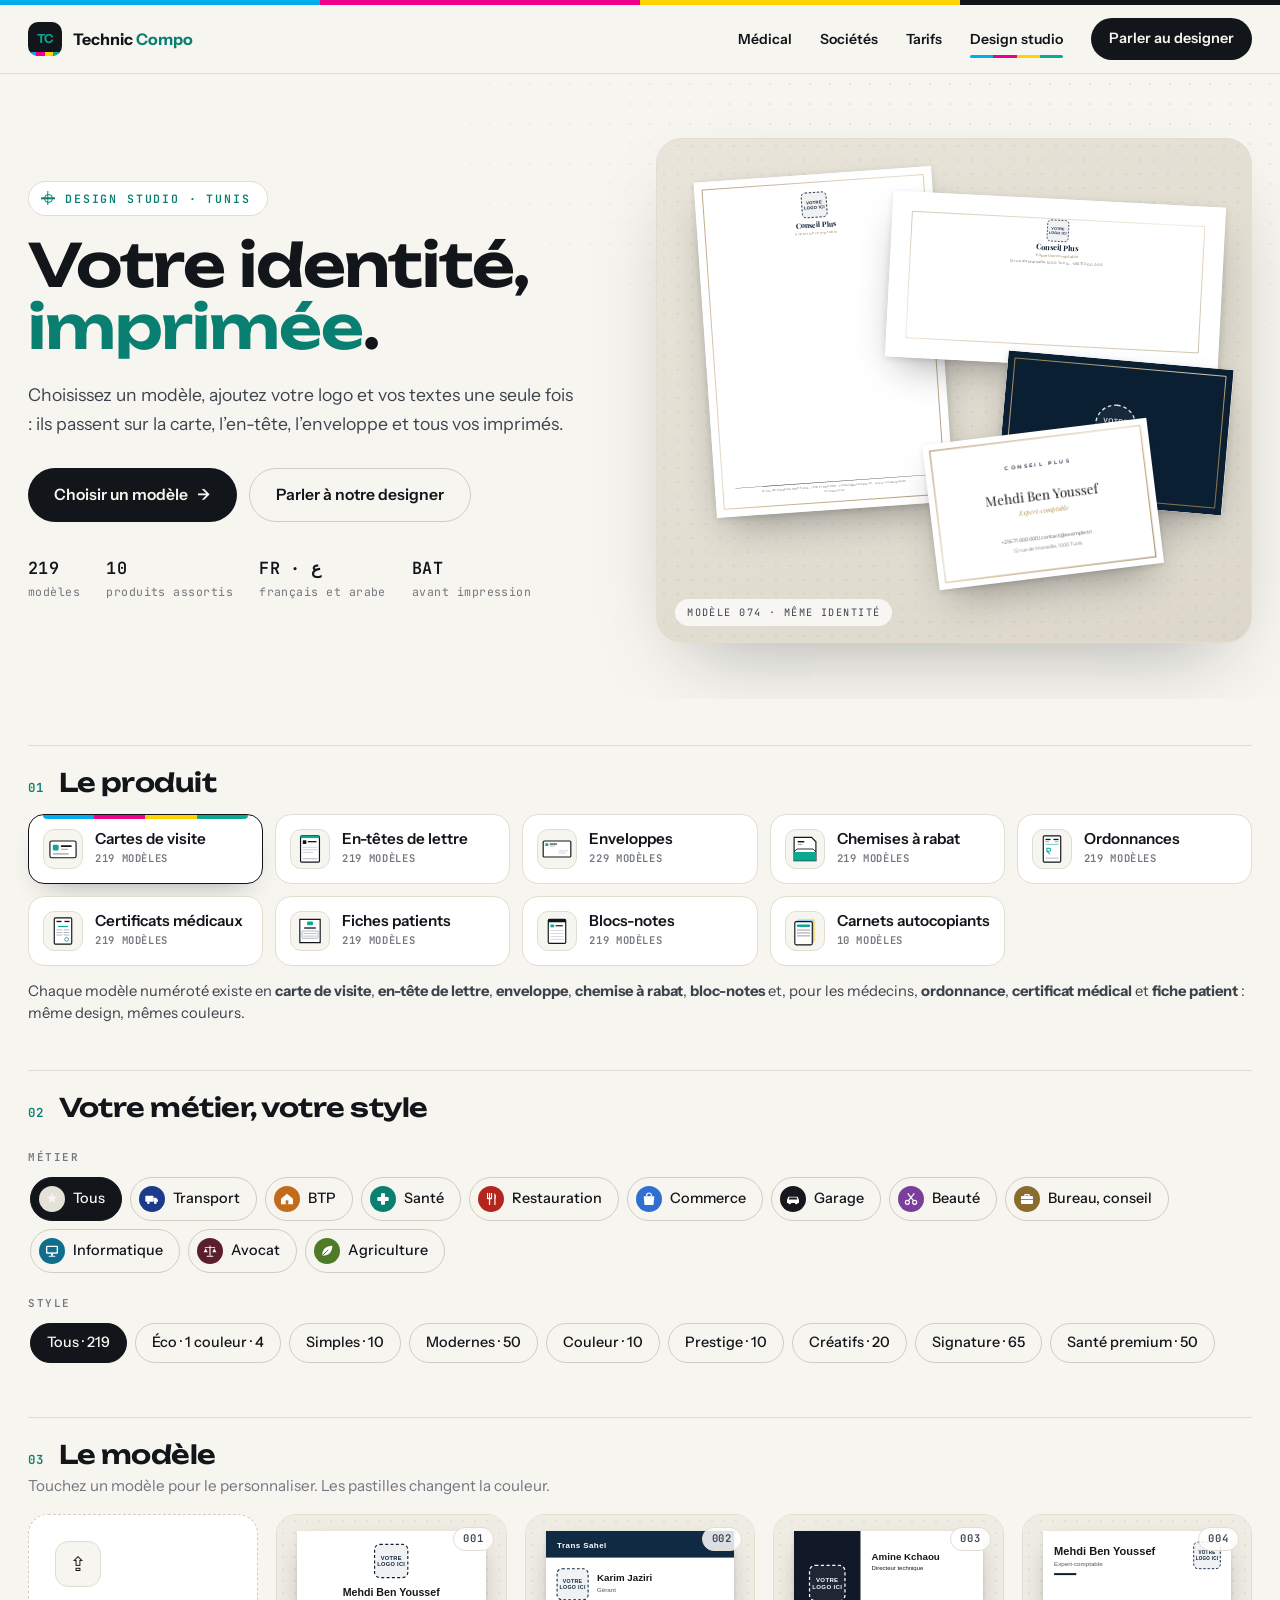
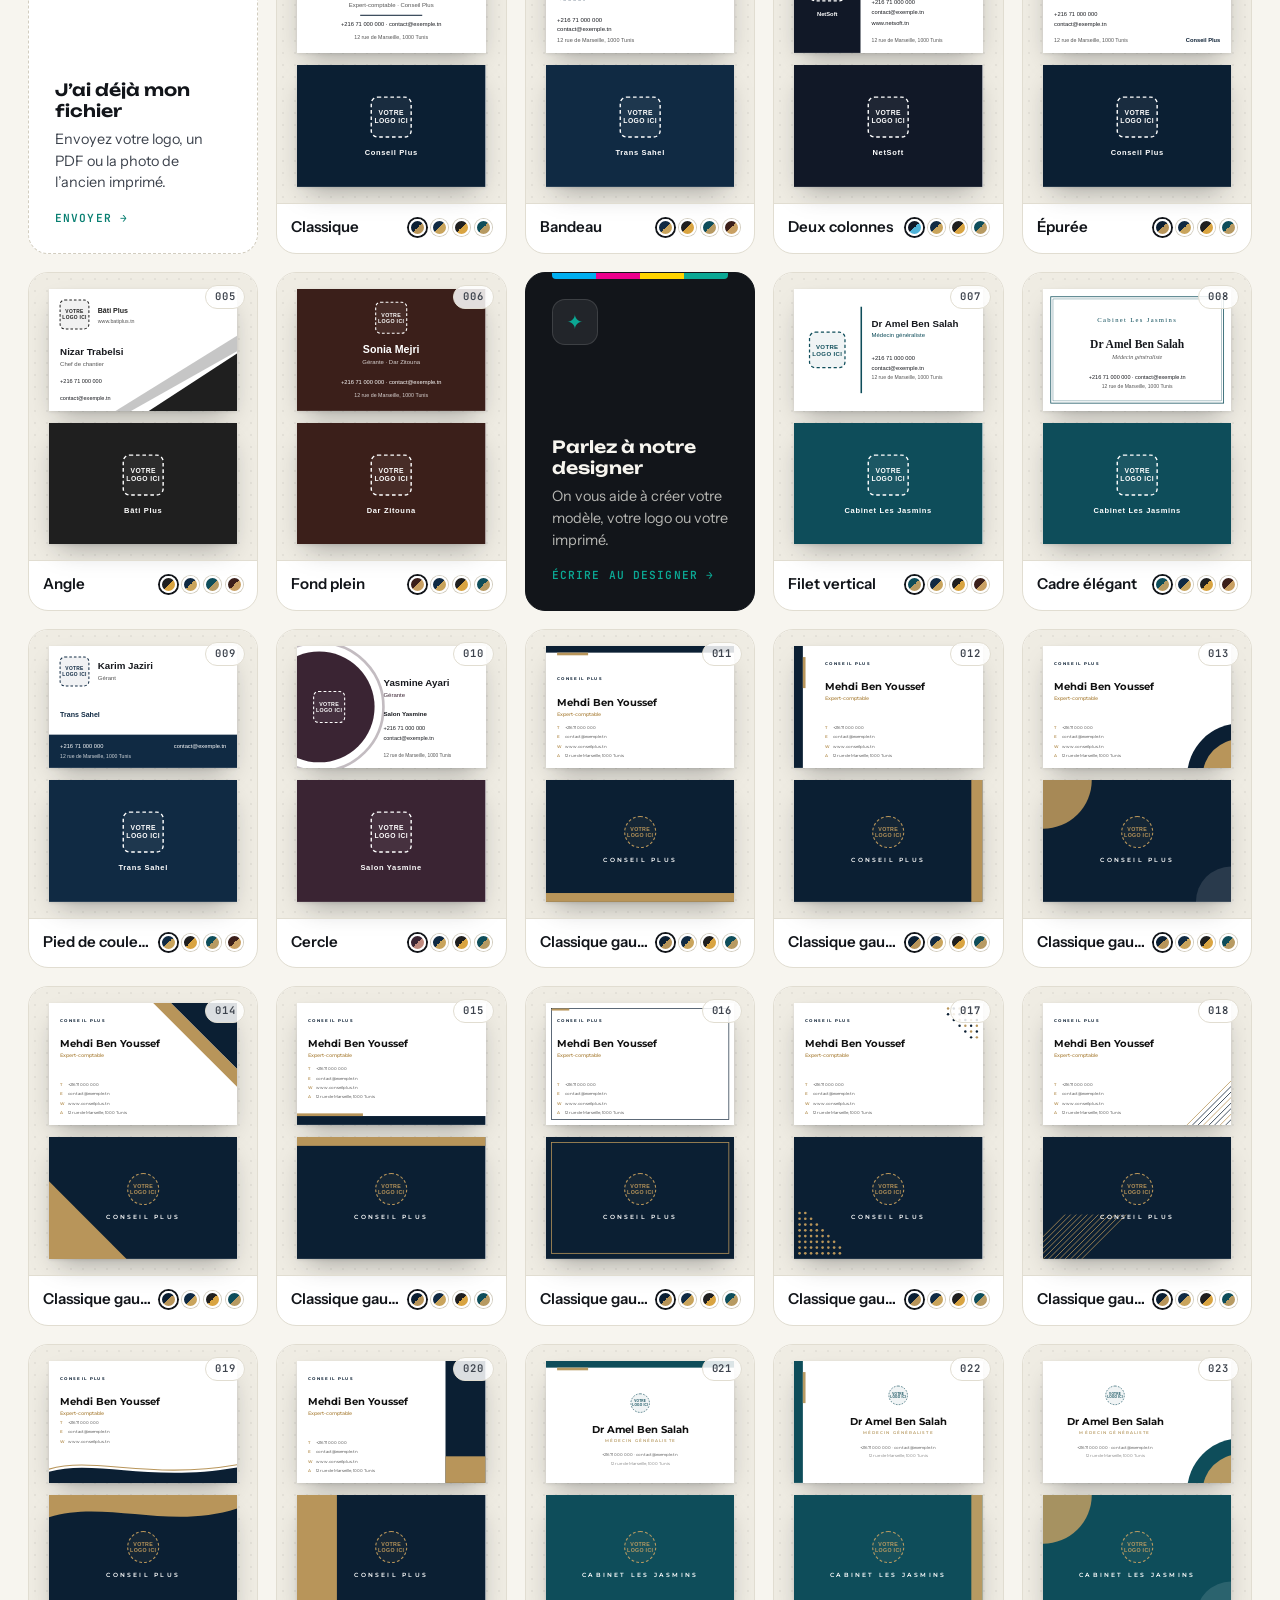
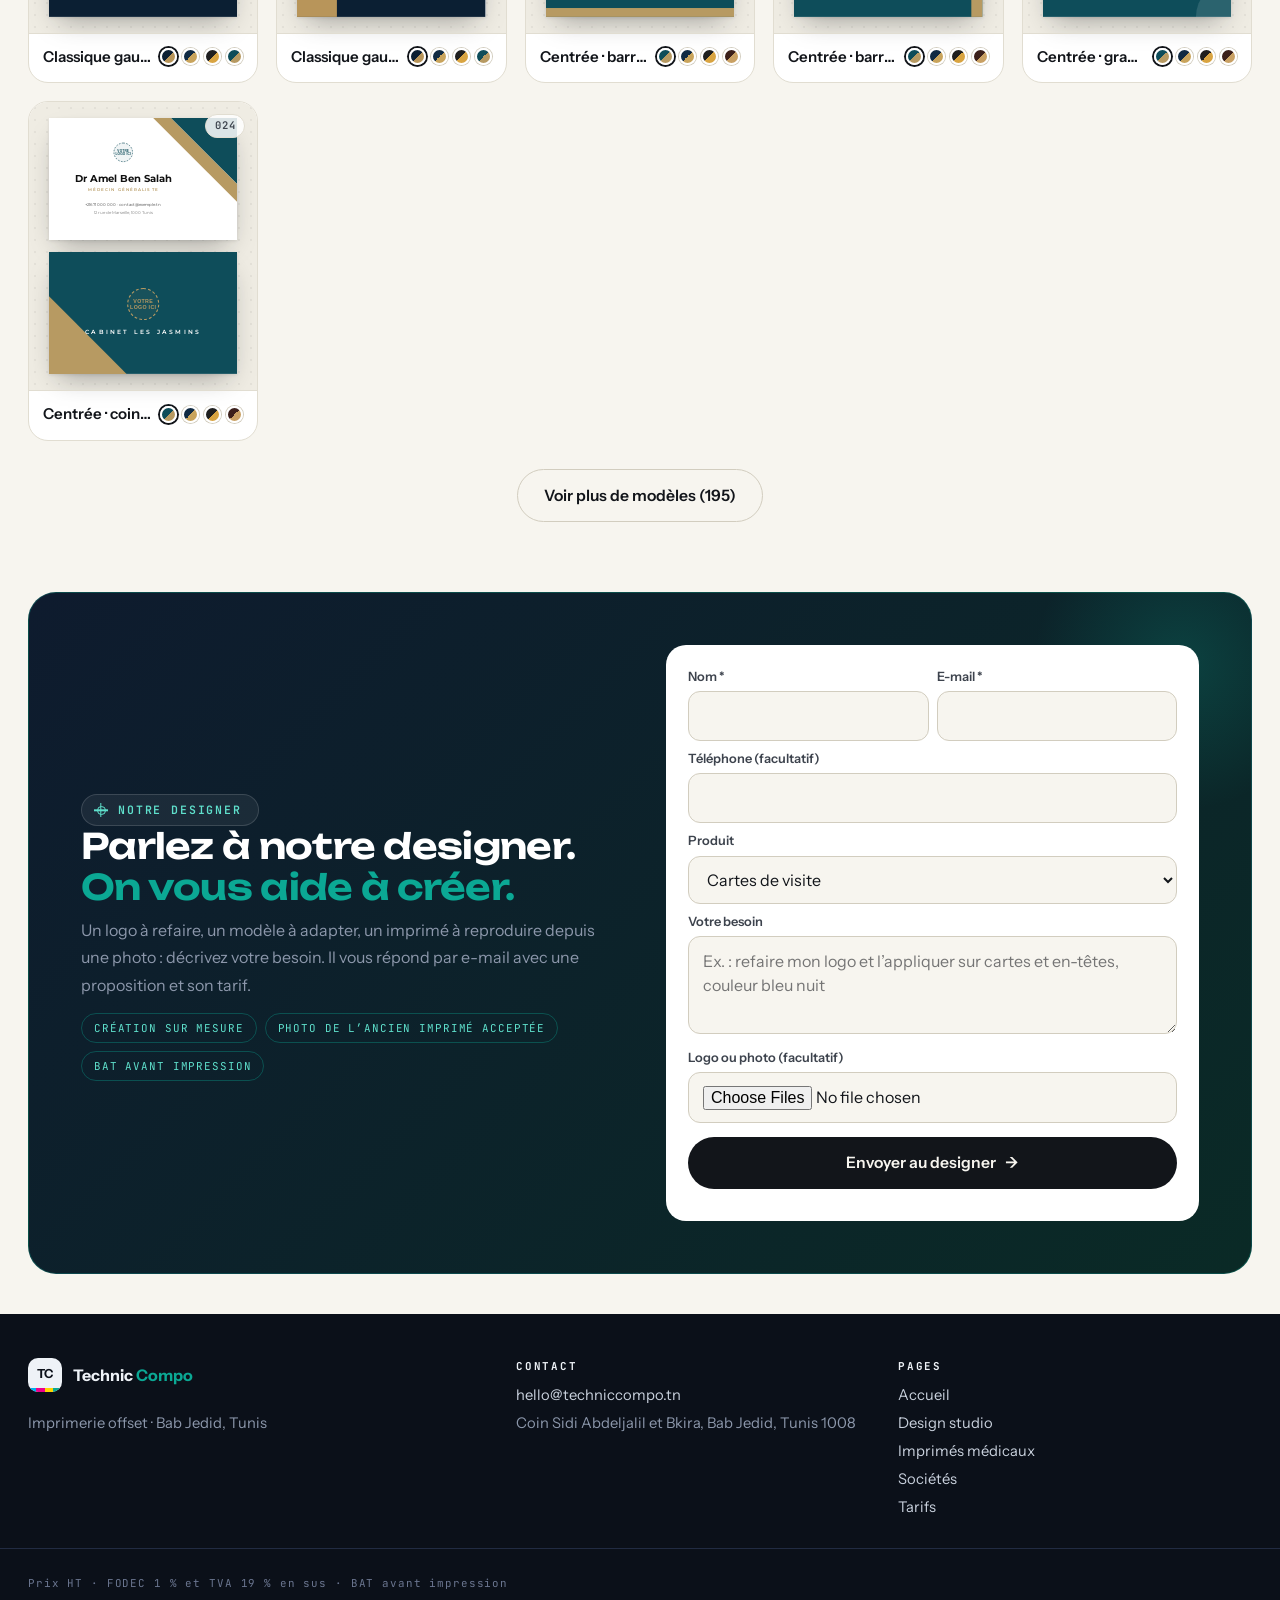
==== commit eec4f287: "Design studio : gamme Éco 1 couleur (4 modèles, police FR/AR au choix, prix coût + 10 %) - 4 modèles" ====
--- a/conception/index.html
+++ b/conception/index.html
@@ -440,7 +440,7 @@
         <h1>Votre identité,<br><span class="t">imprimée</span>.</h1>
         <p class="hero-sub">Choisissez un modèle, ajoutez votre logo et vos textes une seule fois : ils passent sur la carte, l’en-tête, l’enveloppe et tous vos imprimés.</p>
         <div class="hero-cta"><a class="btn btn-ink" href="#catalogue">Choisir un modèle <span class="ar">→</span></a><a class="btn btn-line" href="#designer">Parler à notre designer</a></div>
-        <div class="hero-specs"><span><b>215</b>modèles</span><span><b>10</b>produits assortis</span><span><b>FR · ع</b>français et arabe</span><span><b>BAT</b>avant impression</span></div>
+        <div class="hero-specs"><span><b>219</b>modèles</span><span><b>10</b>produits assortis</span><span><b>FR · ع</b>français et arabe</span><span><b>BAT</b>avant impression</span></div>
       </div>
       <div class="vitrine" id="vitrine" aria-hidden="true"></div>
     </div>
@@ -1073,7 +1073,7 @@
 };
 
 /* ---------- Bibliothèque complète, du plus simple au plus travaillé ---------- */
-const STYLES = {tous:'Tous', simple:'Simples', moderne:'Modernes', couleur:'Couleur', prestige:'Prestige', creatif:'Créatifs', signature:'Signature', sante:'Santé premium'};
+const STYLES = {tous:'Tous', eco:'Éco · 1 couleur', simple:'Simples', moderne:'Modernes', couleur:'Couleur', prestige:'Prestige', creatif:'Créatifs', signature:'Signature', sante:'Santé premium'};
 const versoSimple = (f,c) => fond(c) + logo(f, CW/2-9, CH/2-13, 18, c, c) + txt(CW/2, CH/2+13, f.societe, 3.4, {bold:true, anchor:'middle', fill:'#fff', ls:0.3, max:LU});
 /* ============ Série Signature : 50 designs premium, faisables en offset (aplats, filets ≥ 0,15 mm, deux tons) ============
    Chaque design = un motif dessiné (patrimoine tunisien, haute facture, géométrie, cartographie, métiers)
@@ -1801,6 +1801,84 @@
 const SANTE = SANTE_LISTE.map(versSig);
 const AVOCATS = AVOCAT_LISTE.map(versSig);
 
+/* ============ Gamme Éco : 1 seule encre en aplat 100 %, police au choix (français et arabe), prix au plus juste ============ */
+const ECO_COULEURS = ['#16181D','#1B2A4A','#1D4E9E','#0B6E79','#0B7F71','#2E6B30','#7A1F2B','#B3261E','#5B2A86','#8A5A14'];
+const ECO_FR = [['montserrat','Montserrat'],['poppins','Poppins'],['raleway','Raleway'],['josefin','Josefin'],['oswald','Oswald'],['playfair','Playfair'],['lora','Lora'],['baskerville','Baskerville'],['cormorant','Cormorant'],['cinzel','Cinzel']];
+const ECO_AR = [['cairo','Cairo'],['tajawal','Tajawal'],['almarai','Almarai'],['changa','Changa'],['kufi','Kufi'],['reemkufi','Reem Kufi'],['amiri','Amiri'],['messiri','El Messiri']];
+const ECO = {fr:'montserrat', ar:'cairo'};   // police choisie par le client (gardée avec ses textes)
+const ecoFF = () => POLICES[ECO.fr] || MS;
+const PRIX_ECO = {"cartes": {"r": {"1000": 36, "2000": 48, "3000": 61, "5000": 86}, "rv": {"1000": 53, "2000": 67, "3000": 81, "5000": 109}}, "entetes": {"1000": 56, "2000": 89, "3000": 123, "5000": 189}, "enveloppes": {"1000": 87, "2000": 158, "3000": 229, "5000": 371}, "ordonnances": {"1000": 50, "2000": 76, "3000": 103}, "chemises": {"1000": 1760, "2000": 3520, "3000": 5280}, "fiches": {"350": {"500": 232, "1000": 425}, "170": {"500": 138, "1000": 237}}, "blocs": {"A4": {"50": {"50": 180.0, "100": 330.0, "200": 640.0, "500": 1550.0}, "100": {"50": 280.0, "100": 540.0, "200": 1040.0, "500": 2600.0}}, "A5": {"50": {"50": 115.0, "100": 200.0, "200": 380.0, "500": 900.0}, "100": {"50": 170.0, "100": 310.0, "200": 600.0, "500": 1450.0}}, "A6": {"50": {"50": 80.0, "100": 140.0, "200": 260.0, "500": 600.0}, "100": {"50": 110.0, "100": 200.0, "200": 380.0, "500": 900.0}}}};   // HT, coût de revient + 10 % (outil de devis, papier au prorata), calculé le 24/11/2026
+const ECO_LISTE = [
+  {nom:'Éco · Classique', metiers:['medical','conseil','commerce','avocat','beaute','restaurant','transport','btp','auto','informatique','agriculture'],
+    recto:(f,c) => { const ff = ecoFF(); return logo(f, CW/2-5, 5.5, 10, c)
+      + tc(CW/2, 23.5, f.nom, 4.3, {ff, w:700, fill:c, anchor:'middle', max:CW-12}) + tc(CW/2, 27.6, maj(f.fonction), 1.7, {ff, w:600, ls:0.5, fill:c, anchor:'middle', max:CW-14})
+      + `<rect x="${CW/2-6}" y="30.4" width="12" height="0.3" fill="${c}"/>` + tc(CW/2, 36.6, f.societe, 2.3, {ff, w:600, fill:c, anchor:'middle', max:CW-14})
+      + tc(CW/2, 42.4, [f.tel, f.email].filter(Boolean).join('   ·   '), 1.8, {ff, fill:c, anchor:'middle', max:CW-10}) + tc(CW/2, 46, f.adresse, 1.7, {ff, fill:c, anchor:'middle', max:CW-10}); }},
+  {nom:'Éco · Filet', metiers:['conseil','avocat','medical','commerce','informatique','btp','transport','auto','beaute','restaurant','agriculture'],
+    recto:(f,c) => { const ff = ecoFF(); return logo(f, M, M, 9, c) + tc(CW-M, M+3.4, maj(f.societe), 1.7, {ff, w:700, ls:0.5, fill:c, anchor:'end', max:46})
+      + `<rect x="${M}" y="19" width="0.5" height="${CH-19-M}" fill="${c}"/>`
+      + tc(M+3.5, 23.5, f.nom, 4.3, {ff, w:700, fill:c, max:CW-2*M-6}) + tc(M+3.5, 27.6, maj(f.fonction), 1.65, {ff, w:600, ls:0.45, fill:c, max:CW-2*M-6})
+      + coord(f, M+3.5, 34.5, {lettre:c, fill:c, quoi:['tel','email','site','adresse'], taille:1.75, pas:3.55, max:CW-2*M-12}); }},
+  {nom:'Éco · Bandeau', metiers:['commerce','restaurant','transport','btp','auto','medical','conseil','avocat','beaute','informatique','agriculture'],
+    recto:(f,c) => { const ff = ecoFF(); return logo(f, M, M, 11, c) + tc(M+14, M+5, f.nom, 4.1, {ff, w:700, fill:c, max:CW-2*M-14}) + tc(M+14, M+9.4, maj(f.fonction), 1.6, {ff, w:600, ls:0.45, fill:c, max:CW-2*M-14})
+      + tc(M, 29.5, f.societe, 2.4, {ff, w:700, fill:c, max:CW-2*M}) + tc(M, 33.4, f.adresse, 1.7, {ff, fill:c, max:CW-2*M})
+      + `<rect y="${CH-12}" width="${CW}" height="12" fill="${c}"/>` + tc(CW/2, CH-5.3, [f.tel, f.email].filter(Boolean).join('   ·   '), 1.9, {ff, w:600, fill:'#ffffff', anchor:'middle', max:CW-10}); }},
+  {nom:'Éco · Bilingue', metiers:['medical','avocat','conseil','commerce','beaute','restaurant','transport','btp','auto','informatique','agriculture'],
+    recto:(f,c) => { const ff = ecoFF(), ffa = ECO.ar; return logo(f, CW/2-4.5, 4.5, 9, c) + `<rect x="${CW/2-0.15}" y="17" width="0.3" height="19" fill="${c}"/>`
+      + tc(M, 22, f.nom, 3.4, {ff, w:700, fill:c, max:CW/2-M-3}) + tc(M, 25.6, f.fonction, 1.9, {ff, fill:c, max:CW/2-M-3}) + tc(M, 30.6, f.societe, 1.8, {ff, w:600, fill:c, max:CW/2-M-3})
+      + ar(CW-M, 22.2, f.nom_ar, 3.9, {bold:true, fill:c, ffa, max:CW/2-M-3}) + ar(CW-M, 26.2, f.fonction_ar, 2.4, {fill:c, ffa, max:CW/2-M-3}) + ar(CW-M, 31, f.societe_ar, 2.2, {fill:c, ffa, max:CW/2-M-3})
+      + `<rect x="${M}" y="40" width="${CW-2*M}" height="0.3" fill="${c}"/>` + tc(CW/2, 45, [f.tel, f.email].filter(Boolean).join('   ·   '), 1.85, {ff, fill:c, anchor:'middle', max:CW-10})
+      + tc(CW/2, 48.6, f.adresse, 1.65, {ff, fill:c, anchor:'middle', max:CW-10}); }},
+];
+const versoEco = (f, c) => logo(f, CW/2-8, 11, 16, c) + tc(CW/2, 36, f.societe, 3, {ff:ecoFF(), w:700, fill:c, anchor:'middle', max:CW-14}) + tc(CW/2, 40.4, f.activite, 1.9, {ff:ecoFF(), fill:c, anchor:'middle', max:CW-14});
+const ECO_CARTES = ECO_LISTE.map(d => ({nom:d.nom, metiers:d.metiers, recto:(f,c) => d.recto(f, c), verso:(f,c) => versoEco(f, c)}));
+
+/* Logo en 1 couleur : on garde les parties foncées ou colorées du logo et on les imprime dans l'encre choisie */
+const MASQUES = {};
+function preparerMasque(src){
+  if (!src || MASQUES[src]) return Promise.resolve();
+  return new Promise(res => { const im = new Image(); im.onload = () => { try {
+      const k = 480 / Math.max(im.naturalWidth || 1, im.naturalHeight || 1), w = Math.max(1, Math.round((im.naturalWidth||1)*k)), h = Math.max(1, Math.round((im.naturalHeight||1)*k));
+      const cv = document.createElement('canvas'); cv.width = w; cv.height = h; const x = cv.getContext('2d'); x.drawImage(im, 0, 0, w, h);
+      const d = x.getImageData(0, 0, w, h), p = d.data;
+      for (let i = 0; i < p.length; i += 4) { const r = p[i], g = p[i+1], b = p[i+2], l = (0.2126*r + 0.7152*g + 0.0722*b)/255, s = (Math.max(r,g,b) - Math.min(r,g,b))/255;
+        const v = Math.min(1, Math.max(0, (Math.max(1 - l, s) - 0.22) / 0.18)); p[i] = p[i+1] = p[i+2] = 0; p[i+3] = Math.round(p[i+3] * v); }
+      x.putImageData(d, 0, 0); MASQUES[src] = cv.toDataURL('image/png'); } catch(err) {} res(); };
+    im.onerror = () => res(); im.src = src; });
+}
+/* Ramène un dessin à une seule encre : tout passe dans la couleur choisie, les teintes claires disparaissent (pas de tramé) */
+function monochrome(svg, c){
+  const doc = new DOMParser().parseFromString(`<svg xmlns="http://www.w3.org/2000/svg" xmlns:xlink="http://www.w3.org/1999/xlink">${svg}</svg>`, 'image/svg+xml');
+  if (doc.querySelector('parsererror')) return svg;
+  const root = doc.documentElement, fid = 'eco' + uid();
+  const rgb = (v) => { v = v.trim().toLowerCase();
+    if (v[0] === '#') { let h = v.slice(1); if (h.length === 3 || h.length === 4) h = [...h.slice(0,3)].map(x => x+x).join(''); return [0,2,4].map(i => parseInt(h.slice(i, i+2), 16)); }
+    const m = v.match(/rgba?\(([^)]*)\)/); if (m) return m[1].split(',').slice(0,3).map(x => parseFloat(x));
+    if (v === 'white') return [255,255,255]; if (v === 'black') return [0,0,0]; return null; };
+  const conv = (v) => { if (!v) return v; const t = v.trim(); if (t === 'none' || t.startsWith('url(') || t === 'transparent' || t === 'currentColor') return v;
+    const x = rgb(t); if (!x) return v; const l = (0.2126*x[0] + 0.7152*x[1] + 0.0722*x[2])/255; if (l > 0.86) return '#ffffff';
+    const ts = [0,1,2].filter(i => 255 - C[i] > 25).map(i => (x[i] - C[i]) / (255 - C[i]));   // teinte claire de l'encre : on la laisse en blanc
+    if (ts.length && ts.every(t => t > 0.45)) return '#ffffff';
+    return c; };
+  const C = rgb(c) || [0,0,0];
+  let filtre = false;
+  for (const n of root.querySelectorAll('*')) {
+    for (const at of ['fill','stroke','stop-color','flood-color']) if (n.hasAttribute(at)) n.setAttribute(at, conv(n.getAttribute(at)));
+    if (n.hasAttribute('style')) n.setAttribute('style', n.getAttribute('style').replace(/(fill|stroke|stop-color|color|background)\s*:\s*([^;]+)/g, (m, k, v) => k + ':' + conv(v)));
+    const leger = {};
+    for (const at of ['opacity','fill-opacity','stroke-opacity']) if (n.hasAttribute(at)) { const v = parseFloat(n.getAttribute(at)); n.removeAttribute(at); if (v < 0.4) leger[at] = true; }
+    if (n.hasAttribute('stop-opacity')) n.removeAttribute('stop-opacity');
+    const trait = n.getAttribute('stroke') && n.getAttribute('stroke') !== 'none';
+    if (leger['stroke-opacity']) n.setAttribute('stroke-width', Math.max(0.12, parseFloat(n.getAttribute('stroke-width') || '0.3') * 0.5));
+    if (leger.opacity || (leger['fill-opacity'] && !trait)) n.setAttribute('display', 'none');
+    else if (leger['fill-opacity']) n.setAttribute('fill', 'none');
+    if (n.tagName === 'image') { const src = n.getAttribute('href') || n.getAttribute('xlink:href');
+      if (src && MASQUES[src]) { n.setAttribute('href', MASQUES[src]); n.setAttribute('filter', `url(#${fid})`); filtre = true; } }
+  }
+  const s = new XMLSerializer();
+  return (filtre ? `<defs><filter id="${fid}" x="0" y="0" width="1" height="1" color-interpolation-filters="sRGB"><feFlood flood-color="${c}"/><feComposite in2="SourceAlpha" operator="in"/></filter></defs>` : '')
+    + [...root.childNodes].map(x => s.serializeToString(x)).join('').replace(/ xmlns="http:\/\/www\.w3\.org\/2000\/svg"/g, '');
+}
 const CARTES = [
   ...SIMPLES.map(d => ({...d, style:'simple', verso: d.verso || versoSimple})),
   ...COMPOSES.map(d => ({...d, style:'moderne'})),
@@ -1810,6 +1888,7 @@
   ...SIGNATURE.map(d => ({...d, style:'signature'})),
   ...SANTE.map(d => ({...d, style:'sante'})),
   ...AVOCATS.map(d => ({...d, style:'signature'})),
+  ...ECO_CARTES.map(d => ({...d, style:'eco'})),
 ].map((d,i) => ({...d, id:'c'+String(i+1).padStart(3,'0')}));
 
 /* ============ En-têtes de lettre A4 : les 100 designs des cartes, version papier à lettres ============
@@ -1931,6 +2010,8 @@
   {zone:{d:16}, orn:(c,a,f,Z) => `<rect x="${Z.W-12}" width="12" height="${Z.H}" fill="${c}"/><rect x="${Z.W-12}" y="${Z.H-60}" width="12" height="60" fill="${a}"/>`},
 ];
 const MISES_A4 = [{tete:'gauche', pied:'ligne'}, {tete:'centre', pied:'ligne'}, {tete:'gauche', pied:'colonnes', ff:'poppins'}, {tete:'droite', pied:'ligne', ff:'playfair'}, {tete:'grand', pied:'colonnes', w:600}];
+SPEC_ENTETE.eco = {'Éco · Classique':{tete:'centre', pied:'ligne', ff:'montserrat'}, 'Éco · Filet':{tete:'gauche', pied:'ligne', ff:'montserrat'},
+  'Éco · Bandeau':{tete:'droite', pied:'colonnes', ff:'montserrat'}, 'Éco · Bilingue':{tete:'centre', pied:'ligne', ff:'montserrat'}};
 SPEC_ENTETE.signature = Object.fromEntries([...SIGNATURE, ...AVOCATS].map(d => [d.nom, d.a4]));
 SPEC_ENTETE.sante = Object.fromEntries(SANTE.map(d => [d.nom, d.a4]));
 const ENTETES = CARTES.map((d, i) => {
@@ -2038,7 +2119,7 @@
 const AR_DE = {playfair:'amiri', cormorant:'amiri', lora:'amiri', baskerville:'amiri', dmserif:'amiri', cinzel:'amiri', montserrat:'tajawal', poppins:'tajawal', raleway:'tajawal', josefin:'tajawal', oswald:'changa'};
 function pageOrdonnance(cfg, doc) {
   return (f, c, a) => {
-    const z = {h:0, g:0, d:0, b:0, ...(cfg.zone||{})}, x0 = PM + z.g, x1 = PW - PM - z.d, ff = POLICES[cfg.ff] || MS, ffa = AR_DE[cfg.ff] || 'cairo', aT = lisible(a);
+    const z = {h:0, g:0, d:0, b:0, ...(cfg.zone||{})}, x0 = PM + z.g, x1 = PW - PM - z.d, ff = POLICES[cfg.ff] || MS, ffa = cfg.ffa || AR_DE[cfg.ff] || 'cairo', aT = lisible(a);
     const t = cfg.tete || 'gauche', bande = t === 'bande', aGauche = t === 'gauche' || bande;
     const blanc = bande ? '#fff' : null;
     let s = fondA4() + (cfg.orn ? cfg.orn(c, a, f, {W:PW, H:PH, M:PM}) : '');
@@ -2101,7 +2182,7 @@
 function faceFiche(cfg, face, cols) {
   return (f, c, a) => {
     if (face === 'dos') return faceChemise(cfg, 'dos', 'FICHE', false)(f, c, a);
-    const ff = POLICES[cfg.ff] || MS, ffa = AR_DE[cfg.ff] || 'cairo', aT = lisible(a), M = 20;
+    const ff = POLICES[cfg.ff] || MS, ffa = cfg.ffa || AR_DE[cfg.ff] || 'cairo', aT = lisible(a), M = 20;
     const pts = (xa, xb, y) => `<line x1="${xa}" y1="${y}" x2="${xb}" y2="${y}" stroke="#9a958a" stroke-width="0.3" stroke-dasharray="0.6 1.2"/>`;
     const champ = (x0, x1, y, fr, arb, wf, wa) => tc(x0, y, fr, 3.6, {fill:'#444'}) + pts(x0 + wf, x1 - wa, y + 0.4) + ar(x1, y, arb, 4.2, {fill:'#444', ffa});
     if (face === 'couverture') {
@@ -2148,9 +2229,10 @@
 const FICHES = ORDONNANCES.map(d => ({...d, id:'f'+d.id.slice(1)}));
 const PRIX_FICHES = {350:{500:363, 1000:625}, 170:{500:192.5, 1000:312.5}};   // 1 couleur, extérieur seul (0,726 / 0,625 et 0,385 / 0,3125 DT l'unité)
 /* ============ Blocs-notes A5 et A6 : la composition de l'en-tête A4, réduite (même proportion), avec des lignes ============ */
-const BLOC_FMT = {A5:{W:148, H:210, k:148/210, d:'14,8 × 21 cm'}, A6:{W:105, H:148, k:0.5, d:'10,5 × 14,8 cm'}};
+const BLOC_FMT = {A4:{W:210, H:297, k:1, d:'21 × 29,7 cm'}, A5:{W:148, H:210, k:148/210, d:'14,8 × 21 cm'}, A6:{W:105, H:148, k:0.5, d:'10,5 × 14,8 cm'}};
+const REGLES = {lignes:'lignes', pointilles:'pointillés', blanc:'sans lignes'};
 function pageBloc(cfg, fmt) {
-  return (f, c, a) => {
+  return (f, c, a, regle = 'lignes') => {
     const F = BLOC_FMT[fmt] || BLOC_FMT.A5, petit = F === BLOC_FMT.A6;
     const z = {h:0, g:0, d:0, b:0, ...(cfg.zone||{})}, x0 = PM + z.g, x1 = PW - PM - z.d, y0 = (cfg.y0 || 16) + z.h, t = cfg.tete || 'gauche';
     let s = fondA4() + (cfg.orn ? cfg.orn(c, a, f, {W:PW, H:PH, M:PM}) : '') + teteEntete(f, c, a, cfg, x0, x1, y0);
@@ -2166,12 +2248,14 @@
       yB = (cfg.pied === 'bande' && cfg.piedH ? PH - cfg.piedH : PH - 12 - z.b - (cfg.pied === 'colonnes' ? 13 : 11)) - 8;
     }
     const pas = petit ? 12 : 9;
-    for (let y = yH + pas; y <= yB; y += pas) s += `<line x1="${x0}" y1="${y}" x2="${x1}" y2="${y}" stroke="${c}" stroke-opacity=".2" stroke-width="${petit ? 0.6 : 0.4}"/>`;
+    if (regle === 'pointilles') for (let y = yH + pas; y <= yB; y += pas) s += `<line x1="${x0}" y1="${y}" x2="${x1}" y2="${y}" stroke="${c}" stroke-opacity=".38" stroke-width="${petit ? 0.95 : 0.7}" stroke-linecap="round" stroke-dasharray="0.01 ${petit ? 2.6 : 2}"/>`;
+    else if (regle !== 'blanc') for (let y = yH + pas; y <= yB; y += pas) s += `<line x1="${x0}" y1="${y}" x2="${x1}" y2="${y}" stroke="${c}" stroke-opacity=".2" stroke-width="${petit ? 0.6 : 0.4}"/>`;
     return `<rect width="${F.W}" height="${F.H}" fill="#fff"/><g transform="scale(${F.k})">${s}</g>`;
   };
 }
-const PRIX_BLOCS = {'A5':{50:{'mono':{50:140.0,100:250.0,200:460.0,500:1100.0},'quadri':{50:225.0,100:360.0,200:640.0,500:1450.0}},100:{'mono':{50:205.0,100:380.0,200:740.0,500:1800.0},'quadri':{50:320.0,100:550.0,200:1020.0,500:2400.0}}},'A6':{50:{'mono':{50:100.0,100:170.0,200:300.0,500:750.0},'quadri':{50:170.0,100:250.0,200:420.0,500:950.0}},100:{'mono':{50:135.0,100:240.0,200:460.0,500:1100.0},'quadri':{50:220.0,100:360.0,200:620.0,500:1450.0}}}};   // HT, coût de revient + 35 % (papier 65x89 au prorata, carton gris, encollage, assemblage), calculé le 24/11/2026
-const BLOCS = ENTETES.map(d => ({id:'b'+d.id.slice(1), nom:d.nom, style:d.style, metiers:d.metiers, cfg:d.cfg, pages:{A5:pageBloc(d.cfg, 'A5'), A6:pageBloc(d.cfg, 'A6')}}));
+const PRIX_BLOCS = {'A4':{50:{'mono':{50:220.0,100:410.0,200:780.0,500:1900.0},'quadri':{50:330.0,100:580.0,200:1060.0,500:2550.0}},100:{'mono':{50:340.0,100:660.0,200:1280.0,500:3150.0},'quadri':{50:510.0,100:940.0,200:1780.0,500:4350.0}}},'A5':{50:{'mono':{50:140.0,100:250.0,200:460.0,500:1100.0},'quadri':{50:225.0,100:360.0,200:640.0,500:1450.0}},100:{'mono':{50:205.0,100:380.0,200:740.0,500:1800.0},'quadri':{50:320.0,100:550.0,200:1020.0,500:2400.0}}},'A6':{50:{'mono':{50:100.0,100:170.0,200:300.0,500:750.0},'quadri':{50:170.0,100:250.0,200:420.0,500:950.0}},100:{'mono':{50:135.0,100:240.0,200:460.0,500:1100.0},'quadri':{50:220.0,100:360.0,200:620.0,500:1450.0}}}};   // HT, coût de revient + 35 % (papier 65x89 au prorata, carton gris, encollage, assemblage), calculé le 24/11/2026
+const BLOCS = ENTETES.map(d => ({id:'b'+d.id.slice(1), nom:d.nom, style:d.style, metiers:d.metiers, cfg:d.cfg, pages:{A4:pageBloc(d.cfg, 'A4'), A5:pageBloc(d.cfg, 'A5'), A6:pageBloc(d.cfg, 'A6')}}));
+const fmtBloc = (e) => BLOC_FMT[e.fmtBloc] ? e.fmtBloc : 'A5';
 const facesDe = (P, e) => typeof P.faces === 'function' ? P.faces(e) : P.faces;
 
 /* ============ 10 designs de carnets : en-tête + pied, le corps dépend du document ============ */
@@ -2290,48 +2374,48 @@
 const CHAMPS = {nom:'Nom et prénom', fonction:'Fonction', societe:'Société', tel:'Téléphone', email:'E-mail', site:'Site ou réseau', adresse:'Adresse', activite:'Activité', mf:'Matricule fiscal', nom_ar:'Nom en arabe', fonction_ar:'Fonction en arabe', societe_ar:'Société en arabe', adresse_ar:'Adresse en arabe', activite_ar:'Activité en arabe'};
 const PRODUITS = {
   cartes:  {nom:'Cartes de visite', unite:'cartes', parUnite:' / carte', designs:CARTES, duo:true, styles:STYLES, principal:'nom', champs:['nom','fonction','societe','activite','tel','email','site','adresse'],
-    quantites:() => Object.keys(PRIX_CARTES).map(Number), prix:(e,q) => PRIX_CARTES[q] - (e.verso==='blanc' ? 10*q/1000 : 0),
+    quantites:() => Object.keys(PRIX_CARTES).map(Number), prix:(e,q) => estEco(e) ? PRIX_ECO.cartes[e.verso === 'blanc' ? 'r' : 'rv'][q] : PRIX_CARTES[q] - (e.verso==='blanc' ? 10*q/1000 : 0),
     note:() => '350 g, quadri, pelliculage mat ou brillant compris.',
     quoi:(e) => `Cartes de visite 8,5 × 5,5 cm, 350 g, quadri, pelliculées · modèle ${e.design.id.slice(1)} « ${e.design.nom} » · verso « ${VERSOS[e.verso].nom} »`,
     icone:'<svg viewBox="0 0 44 44"><rect x="4" y="11" width="36" height="23" rx="2.5" fill="#fff" stroke="#12151A" stroke-width="1.6"/><rect x="8" y="16" width="8" height="8" rx="1.5" fill="#0BA894"/><rect x="19" y="17" width="15" height="2.2" rx="1" fill="#12151A"/><rect x="19" y="21.5" width="10" height="1.6" rx=".8" fill="#9AA0A8"/><rect x="8" y="28" width="22" height="1.6" rx=".8" fill="#9AA0A8"/></svg>'},
   entetes: {nom:'En-têtes de lettre', unite:'feuilles', parUnite:' / feuille', designs:ENTETES, duo:true, styles:STYLES, principal:'societe', champs:['societe','activite','adresse','tel','email','site','mf'],
-    quantites:() => [1000,2000,3000,5000], prix:(e,q) => ({1000:210,2000:378,3000:546,5000:875})[q],
+    quantites:() => [1000,2000,3000,5000], prix:(e,q) => estEco(e) ? PRIX_ECO.entetes[q] : ({1000:210,2000:378,3000:546,5000:875})[q],
     note:() => 'A4, papier offset 80 g, même prix en 1 couleur ou en quadri.',
     quoi:(e) => `En-têtes de lettre A4, offset 80 g · modèle ${e.design.id.slice(1)} « ${e.design.nom} »`,
     icone:'<svg viewBox="0 0 44 44"><rect x="9" y="4" width="26" height="36" rx="1.5" fill="#fff" stroke="#12151A" stroke-width="1.6"/><rect x="9" y="4" width="26" height="3" fill="#0BA894"/><rect x="12" y="10" width="5" height="5" rx="1" fill="#12151A"/><rect x="19" y="11" width="12" height="1.8" fill="#12151A"/><rect x="12" y="19" width="20" height="1.2" fill="#C8CCD2"/><rect x="12" y="22.5" width="20" height="1.2" fill="#C8CCD2"/><rect x="12" y="26" width="14" height="1.2" fill="#C8CCD2"/><rect x="12" y="35" width="20" height="1" fill="#9AA0A8"/></svg>'},
   enveloppes: {nom:'Enveloppes', unite:'enveloppes', parUnite:' / enveloppe', designs:ENVELOPPES, duo:true, styles:{...STYLES, bilingue:'Français + arabe'}, principal:'societe', champs:['societe','activite','adresse','tel','email'], ar:['societe_ar','activite_ar','adresse_ar'],
-    quantites:() => [1000,2000,3000,5000], prix:(e,q) => ({1000:200,2000:370,3000:540,5000:750})[q],
+    quantites:() => [1000,2000,3000,5000], prix:(e,q) => estEco(e) ? PRIX_ECO.enveloppes[q] : ({1000:200,2000:370,3000:540,5000:750})[q],
     note:() => '11 × 22 cm, blanches. Même prix quel que soit le nombre de couleurs.',
     quoi:(e) => `Enveloppes 11 × 22 cm · modèle ${e.design.id.slice(1)} « ${e.design.nom} »`,
     icone:'<svg viewBox="0 0 44 44"><rect x="3" y="11" width="38" height="22" rx="1.5" fill="#fff" stroke="#12151A" stroke-width="1.6"/><rect x="6" y="14" width="4" height="4" rx=".8" fill="#0BA894"/><rect x="12" y="14.5" width="10" height="1.4" fill="#12151A"/><rect x="12" y="17.5" width="7" height="1" fill="#9AA0A8"/><rect x="24" y="24" width="13" height="1.2" fill="#C8CCD2"/><rect x="24" y="27" width="10" height="1.2" fill="#C8CCD2"/></svg>'},
   chemises: {nom:'Chemises à rabat', unite:'chemises', parUnite:' / chemise', designs:CHEMISES, duo:true, styles:STYLES, principal:'societe', champs:['societe','activite','adresse','tel','email','site','mf'], faces:['couverture','dos'],
-    quantites:() => [1000,2000,3000], prix:(e,q) => PRIX_CHEMISES_A4[q],
+    quantites:() => [1000,2000,3000], prix:(e,q) => estEco(e) ? PRIX_ECO.chemises[q] : PRIX_CHEMISES_A4[q],
     note:(e) => 'Carton 300 g, quadri, pelliculage ' + (e.pellic === 'brillant' ? 'brillant' : 'mat') + ', découpe, pliage et collage compris. Intérieur et rabat non imprimés.',
     quoi:(e) => `Chemises à rabat ${FMT_CHEMISE[e.format] ? FMT_CHEMISE[e.format].nom : 'A4'} (${(FMT_CHEMISE[e.format]||FMT_CHEMISE.A4).d.toLowerCase()}), carton 300 g quadri, couverture ${e.fond === 'blanc' ? 'sur fond blanc' : 'en couleur'}, ${(e.pellic === 'brillant' ? 'pelliculage brillant' : 'pelliculage mat')} · modèle ${e.design.id.slice(1)} « ${e.design.nom} »`,
     icone:'<svg viewBox="0 0 44 44"><path d="M7 6h24l6 6v26H7z" fill="#fff" stroke="#12151A" stroke-width="1.6"/><path d="M7 26h30v12H7z" fill="#0BA894"/><path d="M7 26l4-4h22l4 4" fill="none" stroke="#12151A" stroke-width="1.2"/><rect x="12" y="11" width="9" height="2" fill="#12151A"/><rect x="12" y="15" width="6" height="1.4" fill="#9AA0A8"/></svg>'},
   ordonnances: {nom:'Ordonnances', unite:'ordonnances', parUnite:' / ordonnance', designs:ORDONNANCES, duo:true, styles:STYLES, principal:'nom', bilingue:true,
     champs:['nom','fonction','societe','adresse','tel','site'], ar:['nom_ar','fonction_ar','societe_ar','adresse_ar'],
-    quantites:() => [1000,2000,3000], prix:(e,q) => e.encre === 'mono' ? PRIX_ORDO_1C[q] : null,
+    quantites:() => [1000,2000,3000], prix:(e,q) => estEco(e) ? PRIX_ECO.ordonnances[q] : e.encre === 'mono' ? PRIX_ORDO_1C[q] : null,
     note:(e) => 'A5, offset 80 g, en blocs de 100 collés en tête. ' + (e.encre === 'mono' ? 'Impression 1 couleur.' : 'Quadri : prix confirmé par notre commercial avec le BAT.'),
     quoi:(e) => `Ordonnances A5 bilingues, offset 80 g, blocs de 100 collés, ${e.encre === 'mono' ? '1 couleur' : 'quadri'} · modèle ${e.design.id.slice(1)} « ${e.design.nom} »`,
     icone:'<svg viewBox="0 0 44 44"><rect x="10" y="4" width="24" height="36" rx="1.5" fill="#fff" stroke="#12151A" stroke-width="1.6"/><rect x="13" y="8" width="7" height="1.8" fill="#12151A"/><rect x="24" y="8" width="7" height="1.8" fill="#12151A"/><rect x="13" y="11.5" width="5" height="1.2" fill="#9AA0A8"/><rect x="26" y="11.5" width="5" height="1.2" fill="#9AA0A8"/><rect x="13" y="15" width="18" height="0.8" fill="#0BA894"/><path d="M15 21h3.2a2 2 0 0 1 0 4H15v-4zm0 4l4 4" fill="none" stroke="#0BA894" stroke-width="1.4"/><rect x="13" y="34" width="18" height="1" fill="#9AA0A8"/></svg>'},
   certificats: {nom:'Certificats médicaux', unite:'certificats', parUnite:' / certificat', designs:CERTIFICATS, duo:true, styles:STYLES, principal:'nom', bilingue:true,
     champs:['nom','fonction','societe','adresse','tel','site'], ar:['nom_ar','fonction_ar','societe_ar','adresse_ar'],
-    quantites:() => [1000,2000,3000], prix:(e,q) => e.encre === 'mono' ? PRIX_ORDO_1C[q] : null,
+    quantites:() => [1000,2000,3000], prix:(e,q) => estEco(e) ? PRIX_ECO.ordonnances[q] : e.encre === 'mono' ? PRIX_ORDO_1C[q] : null,
     note:(e) => 'A5, offset 80 g, en blocs de 100 collés en tête. ' + (e.encre === 'mono' ? 'Impression 1 couleur.' : 'Quadri : prix confirmé par notre commercial avec le BAT.'),
     quoi:(e) => `Certificats médicaux A5 bilingues, offset 80 g, blocs de 100 collés, ${e.encre === 'mono' ? '1 couleur' : 'quadri'} · modèle ${e.design.id.slice(1)} « ${e.design.nom} »`,
     icone:'<svg viewBox="0 0 44 44"><rect x="10" y="4" width="24" height="36" rx="1.5" fill="#fff" stroke="#12151A" stroke-width="1.6"/><rect x="13" y="8" width="7" height="1.8" fill="#12151A"/><rect x="24" y="8" width="7" height="1.8" fill="#12151A"/><rect x="15" y="15" width="14" height="1.6" fill="#0BA894"/><rect x="13" y="20" width="8" height="1" fill="#9AA0A8"/><rect x="23" y="20" width="8" height="1" fill="#9AA0A8"/><rect x="13" y="23.5" width="8" height="1" fill="#9AA0A8"/><rect x="23" y="23.5" width="8" height="1" fill="#9AA0A8"/><rect x="13" y="27" width="8" height="1" fill="#9AA0A8"/><rect x="23" y="27" width="8" height="1" fill="#9AA0A8"/><circle cx="27" cy="33.5" r="2.6" fill="none" stroke="#0BA894" stroke-width="1.2"/></svg>'},
   fiches: {nom:'Fiches patients', unite:'fiches', parUnite:' / fiche', designs:FICHES, duo:true, styles:STYLES, principal:'nom', bilingue:true,
     champs:['nom','fonction','societe','adresse','tel','site'], ar:['nom_ar','fonction_ar','societe_ar','adresse_ar'],
     faces:['couverture','dos','interieur'],
-    quantites:() => [500,1000], prix:(e,q) => e.encre === 'mono' ? PRIX_FICHES[e.papier || 350][q] : null,
+    quantites:() => [500,1000], prix:(e,q) => estEco(e) ? PRIX_ECO.fiches[e.papier || 350][q] : e.encre === 'mono' ? PRIX_FICHES[e.papier || 350][q] : null,
     note:(e) => `44 × 31 cm pliée en 22 × 31, couché mat ${e.papier || 350} g${(e.papier || 350) == 350 ? ', rainée et pliée' : ', pliée'}. ` + (e.encre === 'mono' ? '4 pages en 1 couleur.' : 'Quadri : prix confirmé par notre commercial avec le BAT.'),
     quoi:(e) => `Fiches patients 44 × 31 cm pliées (22 × 31), couché mat ${e.papier || 350} g, 4 pages en ${e.encre === 'mono' ? '1 couleur' : 'quadri'}, tableau pages 2 et 3 : ${(e.cols || COLS_FICHE).map(k => [k.fr, k.ar].filter(Boolean).join(' / ') || '(sans titre)').join(' | ')} · modèle ${e.design.id.slice(1)} « ${e.design.nom} »`,
     icone:'<svg viewBox="0 0 44 44"><path d="M8 6h28v32H8z" fill="#fff" stroke="#12151A" stroke-width="1.6"/><rect x="18" y="9" width="8" height="5" rx="1" fill="#0BA894"/><rect x="14" y="17" width="16" height="1.8" fill="#12151A"/><rect x="11" y="22" width="22" height="10" rx="1" fill="none" stroke="#9AA0A8" stroke-width="1"/><rect x="13" y="25" width="18" height="0.9" fill="#9AA0A8"/><rect x="13" y="28.5" width="18" height="0.9" fill="#9AA0A8"/></svg>'},
   blocs: {nom:'Blocs-notes', unite:'blocs', parUnite:' / bloc', designs:BLOCS, duo:true, styles:STYLES, principal:'societe', champs:['societe','activite','adresse','tel','email','site','mf'],
-    quantites:() => [50,100,200,500], prix:(e,q) => ((PRIX_BLOCS[e.format === 'A6' ? 'A6' : 'A5'][e.feuilles || 50] || {})[e.encre === 'mono' ? 'mono' : 'quadri'] || {})[q] ?? null,
-    note:(e) => `${e.format === 'A6' ? 'A6' : 'A5'} (${(BLOC_FMT[e.format] || BLOC_FMT.A5).d}), offset 80 g, blocs de ${e.feuilles || 50} feuilles collés en tête avec carton au dos, ${e.encre === 'mono' ? '1 couleur' : 'quadri'}.`,
-    quoi:(e) => `Blocs-notes ${e.format === 'A6' ? 'A6' : 'A5'}, offset 80 g, ${e.feuilles || 50} feuilles par bloc, ${e.encre === 'mono' ? '1 couleur' : 'quadri'} · modèle ${e.design.id.slice(1)} « ${e.design.nom} »`,
+    quantites:() => [50,100,200,500], prix:(e,q) => estEco(e) ? PRIX_ECO.blocs[fmtBloc(e)][e.feuilles || 50][q] : ((PRIX_BLOCS[fmtBloc(e)][e.feuilles || 50] || {})[e.encre === 'mono' ? 'mono' : 'quadri'] || {})[q] ?? null,
+    note:(e) => `${fmtBloc(e)} (${BLOC_FMT[fmtBloc(e)].d}), offset 80 g, ${REGLES[e.regle] || 'lignes'}, blocs de ${e.feuilles || 50} feuilles collés en tête avec carton au dos, ${e.encre === 'mono' ? '1 couleur' : 'quadri'}.`,
+    quoi:(e) => `Blocs-notes ${fmtBloc(e)}, ${REGLES[e.regle] || 'lignes'}, offset 80 g, ${e.feuilles || 50} feuilles par bloc, ${e.encre === 'mono' ? '1 couleur' : 'quadri'} · modèle ${e.design.id.slice(1)} « ${e.design.nom} »`,
     icone:'<svg viewBox="0 0 44 44"><rect x="10" y="6" width="24" height="33" rx="1.5" fill="#fff" stroke="#12151A" stroke-width="1.6"/><rect x="10" y="6" width="24" height="4" fill="#12151A"/><rect x="13" y="13" width="5" height="4" rx="1" fill="#0BA894"/><rect x="20" y="14" width="10" height="1.6" fill="#12151A"/><rect x="13" y="21" width="18" height="0.9" fill="#C8CCD2"/><rect x="13" y="25" width="18" height="0.9" fill="#C8CCD2"/><rect x="13" y="29" width="18" height="0.9" fill="#C8CCD2"/><rect x="13" y="33" width="18" height="0.9" fill="#C8CCD2"/></svg>'},
   carnets: {nom:'Carnets autocopiants', unite:'carnets', parUnite:' / carnet', designs:CARNETS, principal:'societe', champs:['societe','activite','adresse','tel','email','mf'],
     quantites:(e) => Object.keys(PRIX_CARNETS[e.format][e.plis]).map(Number), prix:(e,q) => Math.round(PRIX_CARNETS[e.format][e.plis][q]*q*1000)/1000,
@@ -2339,6 +2423,20 @@
     quoi:(e) => `Carnets ${DOCS[e.doc]} ${e.format}, ${e.plis} feuillets, numérotés perforés${e.numero?' dès n° '+e.numero:''} · design « ${e.design.nom} »`,
     icone:'<svg viewBox="0 0 44 44"><rect x="12" y="5" width="24" height="32" rx="2" fill="#F4E28A"/><rect x="10" y="7" width="24" height="32" rx="2" fill="#9CC8F0"/><rect x="8" y="9" width="24" height="32" rx="2" fill="#fff" stroke="#12151A" stroke-width="1.6"/><rect x="11" y="13" width="18" height="3.6" rx="1" fill="#0BA894"/><rect x="11" y="20" width="18" height="1.4" fill="#9AA0A8"/><rect x="11" y="24" width="18" height="1.4" fill="#9AA0A8"/><rect x="11" y="28" width="18" height="1.4" fill="#9AA0A8"/></svg>'},
 };
+const nomPolice = (k, L) => (L.find(x => x[0] === k) || [k, k])[1];
+const NOTE_ECO = {
+  cartes:(e) => 'Gamme Éco : couché 350 g, 1 couleur, sans pelliculage. ' + (e.verso === 'blanc' ? 'Recto seul.' : 'Recto-verso.'),
+  entetes:() => 'Gamme Éco : A4, offset 80 g, 1 couleur.',
+  enveloppes:() => 'Gamme Éco : 11 × 22 cm blanches, 1 couleur, zone d’adresse laissée libre.',
+  chemises:() => 'Gamme Éco : A4, face et dos en 1 couleur, pelliculage mat ou brillant compris.',
+  blocs:(e) => `Gamme Éco : ${fmtBloc(e)}, offset 80 g, ${REGLES[e.regle] || 'lignes'}, ${e.feuilles || 50} feuilles, 1 couleur, collé en tête avec carton au dos.`,
+  ordonnances:() => 'Gamme Éco : A5, offset 80 g, 1 couleur, blocs de 100 collés en tête.',
+  certificats:() => 'Gamme Éco : A5, offset 80 g, 1 couleur, blocs de 100 collés en tête.',
+  fiches:(e) => `Gamme Éco : 44 × 31 cm pliée, 4 pages en 1 couleur, couché ${e.papier || 350} g.`,
+};
+for (const [k, P] of Object.entries(PRODUITS)) { if (!NOTE_ECO[k]) continue; const q0 = P.quoi, n0 = P.note;
+  P.note = (e) => estEco(e) ? NOTE_ECO[k](e) : n0(e);
+  P.quoi = (e) => estEco(e) ? q0(e).replace(/quadri, pelliculées|quadri/g, '1 couleur') + ` · gamme Éco, 1 encre ${String(e.couleur||'').split('|')[0]} · police ${nomPolice(ECO.fr, ECO_FR)} / ${nomPolice(ECO.ar, ECO_AR)}` : q0(e); }
 /* Textes affichés : ceux du client, sinon l'exemple du métier choisi */
 function textes(metier, champs, logoClient){
   const ex = (METIERS[metier] && METIERS[metier].exemple) || METIERS.transport.exemple;
@@ -2347,13 +2445,21 @@
   f.logo = logoClient || null;
   return f;
 }
+const estEco = (e) => !!(e && e.design && e.design.style === 'eco');
 function dessin(prod, design, e, face){
+  if (!design || design.style !== 'eco' || prod === 'carnets') return dessinBrut(prod, design, e, face);
+  const c = String(e.couleur || '').split('|')[0] || ECO_COULEURS[0];
+  for (const o of [SPEC_ENTETE.eco[design.nom], design.cfg]) if (o) { o.ff = ECO.fr; o.ffa = ECO.ar; }
+  const d = dessinBrut(prod, design, {...e, couleur: c + '|' + c, encre:'mono'}, face);
+  return {...d, svg: monochrome(d.svg, c)};
+}
+function dessinBrut(prod, design, e, face){
   const f = textes(MEDICAL.includes(prod) && e.metier !== 'medical' ? 'medical' : e.metier, e.champs, e.logo);
   if (prod === 'cartes') { const [c,a] = e.couleur.split('|'); return {W:CW, H:CH, svg: `<rect width="${CW}" height="${CH}" fill="#fff"/>` + (face === 'verso' ? VERSOS[e.verso].dessin(f, c, a, design) : design.recto(f, c, a))}; }
   if (prod === 'entetes') { const [c,a] = e.couleur.split('|'); return {W:PW, H:PH, svg: design.page(f, c, a)}; }
   if (prod === 'chemises') { const [c,a] = e.couleur.split('|'), F = FMT_CHEMISE[e.format] || FMT_CHEMISE.A4; return {W:F.W, H:F.H, svg: faceChemise(design.cfg, (!face || face === 'recto') ? 'couverture' : face, F.nom, e.fond !== 'blanc')(f, c, a)}; }
   if (prod === 'enveloppes') { const [c,a] = e.couleur.split('|'); return {W:EW, H:EH, svg: design.env(f, c, a)}; }
-  if (prod === 'blocs') { const [c,a0] = e.couleur.split('|'), fm = e.format === 'A6' ? 'A6' : 'A5', F = BLOC_FMT[fm]; return {W:F.W, H:F.H, svg: design.pages[fm](f, c, e.encre === 'mono' ? c : a0)}; }
+  if (prod === 'blocs') { const [c,a0] = e.couleur.split('|'), fm = fmtBloc(e), F = BLOC_FMT[fm]; return {W:F.W, H:F.H, svg: design.pages[fm](f, c, e.encre === 'mono' ? c : a0, e.regle)}; }
   if (prod === 'fiches') { const [c,a0] = e.couleur.split('|'), a = e.encre === 'mono' ? c : a0, fc = (!face || face === 'recto') ? 'couverture' : face; return {W: fc === 'interieur' ? 2*FW : FW, H:FH, svg: faceFiche(design.cfg, fc, e.cols)(f, c, a)}; }
   if (prod === 'ordonnances' || prod === 'certificats') { const [c,a] = e.couleur.split('|'); return {W:OW, H:OH, svg: design.page(f, c, e.encre === 'mono' ? c : a)}; }
   return carnetSvg(design, e.doc, e.format, f, e.couleur, e.numero);
@@ -2366,10 +2472,10 @@
 /* Ce que le client a tapé (textes, logo, colonnes, coordonnées) : repris sur tous les produits et gardé sur l'appareil */
 const CLE_MEMO = 'tc-conception-v1';
 const memo = (() => { const m = {champs:{}, logo:null, logoFichier:null, cols:null, contact:{nom:'', email:'', telephone:''}};
-  try { const d = JSON.parse(localStorage.getItem(CLE_MEMO) || 'null'); if (d) { Object.assign(m.champs, d.champs || {}); m.logo = d.logo || null; m.cols = d.cols || null; Object.assign(m.contact, d.contact || {}); } } catch(err) {}
+  try { const d = JSON.parse(localStorage.getItem(CLE_MEMO) || 'null'); if (d) { Object.assign(m.champs, d.champs || {}); if (d.police) Object.assign(ECO, d.police); m.logo = d.logo || null; m.cols = d.cols || null; Object.assign(m.contact, d.contact || {}); } } catch(err) {}
   return m; })();
 function sauverMemo(){
-  const d = {champs:memo.champs, cols:memo.cols, contact:memo.contact, logo:memo.logo};
+  const d = {champs:memo.champs, cols:memo.cols, contact:memo.contact, logo:memo.logo, police:{...ECO}};
   try { localStorage.setItem(CLE_MEMO, JSON.stringify(d)); } catch(err) { try { localStorage.setItem(CLE_MEMO, JSON.stringify({...d, logo:null})); } catch(err2) {} }
   majRappel();
 }
@@ -2383,7 +2489,7 @@
     el('span',{class:'rappel-tx'}, el('b',{}, 'Vos informations sont enregistrées' + (qui ? ' · ' + qui : '')), el('small',{}, 'Textes et logo apparaissent déjà sur tous les modèles : carte, en-tête, enveloppe, chemise, bloc-notes…')),
     el('button',{type:'button', class:'rappel-x', onclick:()=>{ if (!confirm('Effacer vos textes et votre logo de cet appareil ?')) return; Object.keys(memo.champs).forEach(k => delete memo.champs[k]); memo.logo = null; memo.logoFichier = null; memo.cols = null; sauverMemo(); galerie(); vitrine(); }}, 'Effacer'));
 }
-function teinteDe(design){ const m = METIERS[metier !== 'tous' ? metier : design.metiers[0]]; return PRODUITS[produit].duo ? m.duo : m.couleur; }
+function teinteDe(design){ if (design.style === 'eco') return ECO_COULEURS[1] + '|' + ECO_COULEURS[1]; const m = METIERS[metier !== 'tous' ? metier : design.metiers[0]]; return PRODUITS[produit].duo ? m.duo : m.couleur; }
 const fondPastille = (v) => v.includes('|') ? `linear-gradient(135deg, ${v.split('|')[0]} 50%, ${v.split('|')[1]} 50%)` : v;
 function galerie(){
   $('#produits').replaceChildren(...Object.entries(PRODUITS).map(([k,p]) => { const b = el('button',{type:'button','aria-pressed':String(k===produit), onclick:()=>{ produit=k; style='tous'; affiches=24; galerie(); }}); b.innerHTML = p.icone; b.append(el('span',{}, el('b',{}, p.nom), el('small',{}, p.designs.length + ' modèles'))); return b; }));
@@ -2401,7 +2507,7 @@
   const visibles = P.styles ? designs.slice(0, affiches) : designs;
   const tuiles = visibles.map(d => {
     const base = teinteDe(d);
-    const teintes = [base, ...(P.duo?DUOS:COULEURS).filter(c=>c!==base)].slice(0,4);
+    const teintes = [base, ...(d.style === 'eco' ? ECO_COULEURS.map(x => x+'|'+x) : P.duo?DUOS:COULEURS).filter(c=>c!==base)].slice(0,4);
     let couleur = base;
     const ap = el('div',{class:'ap '+produit});
     const maj = () => { const e = {metier: metier==='tous' ? d.metiers[0] : metier, couleur, verso:'assorti', doc, format:'A5', champs:memo.champs, logo:memo.logo, cols:memo.cols};
@@ -2455,7 +2561,8 @@
   const e = {design, metier:met, couleur, verso:'assorti', doc, format:'A5', plis:'2', numero:'', quantite:null, champs:memo.champs, logo:memo.logo, extras:{}};
   if (prod === 'chemises') { e.format = 'A4'; e.pellic = 'mat'; e.fond = 'couleur'; }
   if (MEDICAL.includes(prod)) e.encre = 'quadri';
-  if (prod === 'blocs') { e.format = 'A5'; e.feuilles = 50; e.encre = 'quadri'; }
+  if (design.style === 'eco') { e.encre = 'mono'; if (!e.couleur.includes('|') || !ECO_COULEURS.includes(e.couleur.split('|')[0])) e.couleur = ECO_COULEURS[1] + '|' + ECO_COULEURS[1]; if (prod === 'cartes') e.verso = 'blanc'; }
+  if (prod === 'blocs') { e.fmtBloc = 'A5'; e.regle = 'lignes'; e.feuilles = 50; e.encre = 'quadri'; }
   if (prod === 'fiches') { e.papier = 350; e.cols = memo.cols || (memo.cols = COLS_FICHE.map(k => ({...k}))); }
   if (TRIO.includes(prod)) trioDe(prod, met).filter(k => k !== prod).forEach(k => { if (assorti(k, design)) { const qs = PRODUITS[k].quantites({...e}); e.extras[k] = {actif:false, q: qs.includes(1000) ? 1000 : qs[1] || qs[0]}; } });
   let face = 'recto', ouvert = 0;
@@ -2481,18 +2588,21 @@
     })));
   };
   const rendreFaces = () => faces.replaceChildren(...[].map(x => el('button',{type:'button','aria-pressed':String(face===x), onclick:()=>{ face=x; rendreFaces(); rendu(); }}, x==='recto'?'Recto':'Verso')));
+  const choixPolice = (liste, cle) => { const box = el('div',{class:'choix polices'}); const r = () => box.replaceChildren(...liste.map(([k,l]) => el('button',{type:'button', 'aria-pressed':String(ECO[cle]===k), style:'font-family:'+POLICES[k],
+      onclick:()=>{ ECO[cle] = k; r(); sauverMemo(); rendu(); rendreAutres(); majEtapes(); }}, cle === 'ar' ? 'الياسمين' : l, el('small',{style:'font-family:inherit'}, cle === 'ar' ? l : 'Aa 123')))); r(); return box; };
+  window.rerendreStudio = () => { rendu(); rendreAutres(); };
   const memeStyle = () => P.styles ? P.designs.filter(d => d.style===e.design.style) : P.designs;
   const rendreAutres = () => autres.replaceChildren(...memeStyle().map(d => { const b = el('button',{type:'button', title:d.nom, 'aria-pressed':String(d===e.design), onclick:()=>{ e.design=d; face='recto'; rendreAutres(); rendreFaces(); rendu(); }}); b.append(noeud(dessin(prod, d, e, 'recto'))); return b; }));
   const choix = (opts, cle, apres) => { const box = el('div',{class:'choix'}); const r = () => box.replaceChildren(...opts.map(([v,l,d]) => el('button',{type:'button','aria-pressed':String(e[cle]===v), onclick:()=>{ e[cle]=v; r(); apres && apres(); rendu(); rendreAutres(); majEtapes(); }}, l, d? el('small',{},d):null))); r(); return box; };
 
   /* Étapes du panneau */
   const teintes = el('div',{class:'teintes'});
-  const rendreTeintes = () => teintes.replaceChildren(...(P.duo?DUOS:COULEURS).map(v => el('button',{type:'button', 'aria-label':'Couleur', 'aria-pressed':String(e.couleur===v), style:'background:'+fondPastille(v), onclick:()=>{ e.couleur=v; rendreTeintes(); rendu(); rendreAutres(); }})));
+  const rendreTeintes = () => teintes.replaceChildren(...(estEco(e) ? ECO_COULEURS.map(x => x+'|'+x) : P.duo?DUOS:COULEURS).map(v => el('button',{type:'button', 'aria-label':'Couleur', 'aria-pressed':String(e.couleur===v), style:'background:'+fondPastille(v), onclick:()=>{ e.couleur=v; rendreTeintes(); rendu(); rendreAutres(); }})));
   rendreTeintes();
   const champ = (c, attrs={}) => el('label',{class:'champ'+(c==='adresse'||c==='adresse_ar'?' large':'')}, el('span',{}, CHAMPS[c]), el('input',{value:e.champs[c] ?? '', placeholder: textes(e.metier, {}, null)[c] || '', ...attrs, oninput:(ev)=>{ e.champs[c] = ev.target.value; rendu(); majEtapes(); }}));
   const vg = el('div',{class:'vg'}, e.logo ? el('img',{src:e.logo, alt:''}) : '＋');
   const inputLogo = el('input',{type:'file', accept:'image/*', 'aria-label':'Ajouter mon logo', onchange:(ev)=>{ const fi = ev.target.files[0]; if (!fi) return; const r = new FileReader();
-      r.onload = () => { e.logo = memo.logo = r.result; memo.logoFichier = fi; sauverMemo(); vg.replaceChildren(el('img',{src:r.result, alt:''})); txtLogo.textContent = 'Changer mon logo'; rendu(); rendreAutres(); }; r.readAsDataURL(fi); }});
+      r.onload = () => { e.logo = memo.logo = r.result; memo.logoFichier = fi; sauverMemo(); preparerMasque(r.result).then(() => { rendu(); rendreAutres(); }); vg.replaceChildren(el('img',{src:r.result, alt:''})); txtLogo.textContent = 'Changer mon logo'; rendu(); rendreAutres(); }; r.readAsDataURL(fi); }});
   const txtLogo = el('b',{}, e.logo ? 'Changer mon logo' : 'Ajouter mon logo');
   const zoneLogo = el('div',{class:'logo-zone'}, vg, el('div',{}, txtLogo, el('div',{class:'note', style:'margin:0'}, 'PNG, JPG ou photo de votre logo')), inputLogo);
   scene.onclick = () => { if (!e.logo) inputLogo.click(); };
@@ -2536,18 +2646,19 @@
   };
   const etapes = [
     {t:'Design', resume:()=> e.design.nom, corps:()=>[ el('div',{class:'choix'}, memeStyle().map(d => el('button',{type:'button','aria-pressed':String(d===e.design), onclick:(ev)=>{ e.design=d; ev.currentTarget.parentNode.querySelectorAll('button').forEach(b=>b.setAttribute('aria-pressed', String(b===ev.currentTarget))); face='recto'; rendreFaces(); rendu(); rendreAutres(); majEtapes(); }}, d.nom))) ]},
-    ...(prod === 'blocs' ? [{t:'Format et impression', resume:()=> e.format + ' · ' + e.feuilles + ' feuilles · ' + (e.encre === 'mono' ? '1 couleur' : 'quadri'), corps:()=>[
-      choix([['A5','A5','14,8 × 21 cm'],['A6','A6','10,5 × 14,8 cm']], 'format', () => { rendreQte(); rendreExtras(); }),
+    ...(prod === 'blocs' ? [{t:'Format et impression', resume:()=> e.fmtBloc + ' · ' + REGLES[e.regle] + ' · ' + e.feuilles + ' feuilles · ' + (e.encre === 'mono' ? '1 couleur' : 'quadri'), corps:()=>[
+      choix([['A4','A4','21 × 29,7 cm'],['A5','A5','14,8 × 21 cm'],['A6','A6','10,5 × 14,8 cm']], 'fmtBloc', () => { rendreQte(); rendreExtras(); }),
+      el('div',{style:'height:10px'}), choix([['lignes','Lignes','Pour les notes'],['pointilles','Pointillés','Plus discret'],['blanc','Sans lignes','Page libre, pour une lettre']], 'regle'),
       el('div',{style:'height:10px'}), choix([[50,'50 feuilles par bloc'],[100,'100 feuilles par bloc']], 'feuilles', () => { rendreQte(); rendreExtras(); }),
-      el('div',{style:'height:10px'}), choix([['quadri','Quadri','Toutes les couleurs du modèle'],['mono','1 couleur','La couleur principale seule']], 'encre', () => { rendreQte(); rendreExtras(); }),
-      el('p',{class:'note'}, 'Offset 80 g, lignes imprimées, collé en tête avec un carton au dos.')]}] : []),
+      el('div',{style:'height:10px'}), (estEco(e) ? el('p',{class:'note'}, 'Gamme Éco : impression 1 couleur, dans l’encre choisie.') : choix([['quadri','Quadri','Toutes les couleurs du modèle'],['mono','1 couleur','La couleur principale seule']], 'encre', () => { rendreQte(); rendreExtras(); })),
+      el('p',{class:'note'}, 'Offset 80 g, collé en tête avec un carton au dos. En A4 sans lignes, le bloc sert aussi de papier à lettre.')]}] : []),
     ...(prod === 'fiches' ? [{t:'Papier et impression', resume:()=> e.papier + ' g · ' + (e.encre === 'mono' ? '1 couleur' : 'quadri'), corps:()=>[
       choix([[350,'Couché mat 350 g','Rainée et pliée'],[170,'Couché mat 170 g','Pliée']], 'papier', () => { rendreQte(); rendreExtras(); }),
-      el('div',{style:'height:10px'}), choix([['quadri','Quadri','Toutes les couleurs du modèle'],['mono','1 couleur','La couleur principale seule']], 'encre', () => { rendreQte(); rendreExtras(); }),
+      el('div',{style:'height:10px'}), (estEco(e) ? el('p',{class:'note'}, 'Gamme Éco : impression 1 couleur, dans l’encre choisie.') : choix([['quadri','Quadri','Toutes les couleurs du modèle'],['mono','1 couleur','La couleur principale seule']], 'encre', () => { rendreQte(); rendreExtras(); })),
       el('p',{class:'note'}, 'Format ouvert 44 × 31 cm, plié en 22 × 31 cm, sans rabat. 4 pages imprimées : la face (page 1), le grand tableau à l’intérieur (pages 2 et 3) et le dos (page 4).')]}] : []),
     ...(prod === 'fiches' ? [{t:'Tableau des pages 2 et 3', resume:()=> e.cols.map(k => k.fr || k.ar || '…').join(' · '), corps:()=>[ tableauCols ]}] : []),
     ...(MEDICAL.includes(prod) && prod !== 'fiches' ? [{t:'Impression', resume:()=> 'A5 · ' + (e.encre === 'mono' ? '1 couleur' : 'quadri'), corps:()=>[
-      choix([['quadri','Quadri','Toutes les couleurs du modèle'],['mono','1 couleur','La couleur principale seule']], 'encre', () => { rendreQte(); rendreExtras(); }),
+      (estEco(e) ? el('p',{class:'note'}, 'Gamme Éco : impression 1 couleur, dans l’encre choisie.') : choix([['quadri','Quadri','Toutes les couleurs du modèle'],['mono','1 couleur','La couleur principale seule']], 'encre', () => { rendreQte(); rendreExtras(); })),
       el('p',{class:'note'}, 'Format A5 (14,8 × 21 cm), offset 80 g, blocs de 100 feuilles collés en tête. Français à gauche, arabe à droite : remplissez les deux dans « Vos textes et logo ».')]}] : []),
     ...(prod === 'chemises' ? [{t:'Finition', resume:()=> 'A4 · ' + (e.fond === 'blanc' ? 'fond blanc' : 'couleur') + ' · ' + (e.pellic === 'brillant' ? 'pelliculage brillant' : 'pelliculage mat'), corps:()=>[
       choix([['couleur','Couverture en couleur'],['blanc','Couverture sur fond blanc']], 'fond'),
@@ -2558,7 +2669,10 @@
       el('div',{style:'height:10px'}), choix([['A5','A5'],['A4','A4'],['A6','A6']], 'format', rendreQte),
       el('div',{style:'height:10px'}), choix([['2','2 feuillets'],['3','3 feuillets'],['4','4 feuillets']], 'plis', rendreQte),
       el('label',{class:'champ', style:'margin-top:10px'}, el('span',{},'N° de départ'), el('input',{inputmode:'numeric', placeholder:'0001', value:e.numero, oninput:(ev)=>{ e.numero=ev.target.value; rendu(); }}))]}] : []),
-    {t:'Couleur', resume:()=> '', pastille:true, corps:()=>[teintes]},
+    {t:'Couleur', resume:()=> estEco(e) ? '1 encre' : '', pastille:true, corps:()=>[teintes, estEco(e) ? el('p',{class:'note'}, 'Gamme Éco : tout le modèle, logo compris, est imprimé dans cette seule encre, en aplat.') : null]},
+    ...(estEco(e) ? [{t:'Police', resume:()=> nomPolice(ECO.fr, ECO_FR) + ' · ' + nomPolice(ECO.ar, ECO_AR), corps:()=>[
+      el('p',{class:'etiquette'}, 'Français'), choixPolice(ECO_FR, 'fr'), el('p',{class:'etiquette'}, 'Arabe'), choixPolice(ECO_AR, 'ar'),
+      el('p',{class:'note'}, 'La police choisie passe sur tous vos imprimés Éco : carte, en-tête, enveloppe, ordonnance…')]}] : []),
     {t:'Vos textes et logo', resume:()=> (e.champs[P.principal]||'').trim() || 'Exemple', corps:()=>[ el('p',{class:'partout'}, el('b',{},'Écrit une fois, repris partout.'), ' Vos textes et votre logo passent automatiquement sur la carte, l’en-tête, l’enveloppe et tous les autres imprimés.'), el('div',{class:'champs'}, P.champs.map(c => champ(c))), champsArEnv, zoneLogo ]},
     ...(prod === 'cartes' ? [{t:'Verso', resume:()=> VERSOS[e.verso].nom, corps:()=>[ choix(Object.entries(VERSOS).map(([v,x]) => [v, x.nom, v==='blanc'?'−10 DT / 1 000':null]), 'verso', () => { champsAr.hidden = e.verso!=='arabe'; }), champsAr ]}] : []),
     {t:'Quantité', resume:()=> { const T = totalCommande(prod, e); return e.quantite ? (T.L.length > 1 ? T.L.length+' produits · ' : nb(e.quantite)+' · ')+dt(T.total)+' HT' : ''; }, corps:()=>[ qte, el('p',{class:'note'}, P.note(e)), blocExtras ]},
@@ -2658,6 +2772,7 @@
   if (d) ouvrirStudio(d, teinteDe(d), metier === 'tous' ? d.metiers[0] : metier);
   else if (pr || me || st) requestAnimationFrame(() => $('#catalogue').scrollIntoView());
 })();
+if (memo.logo) preparerMasque(memo.logo).then(() => { if (studio.classList.contains('ouvert') && window.rerendreStudio) window.rerendreStudio(); else galerie(); });
 </script>
 </body>
 </html>
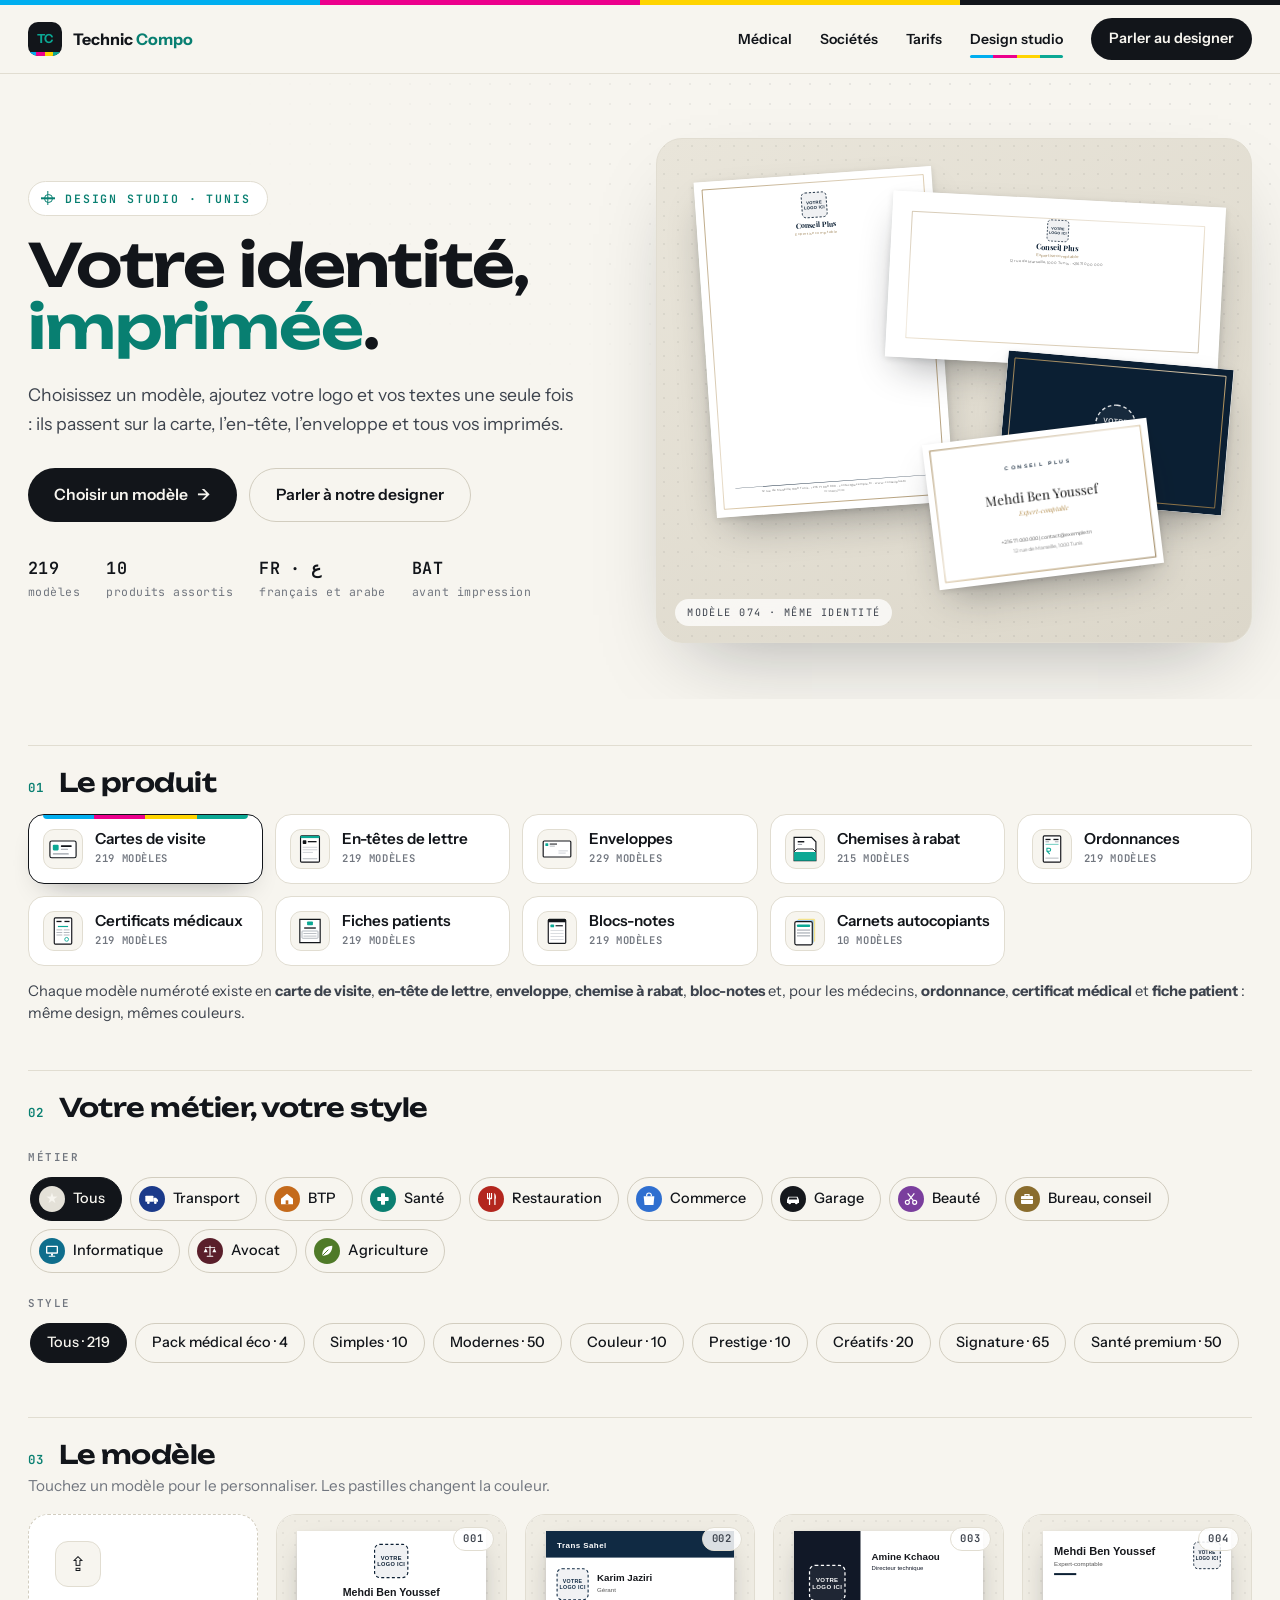
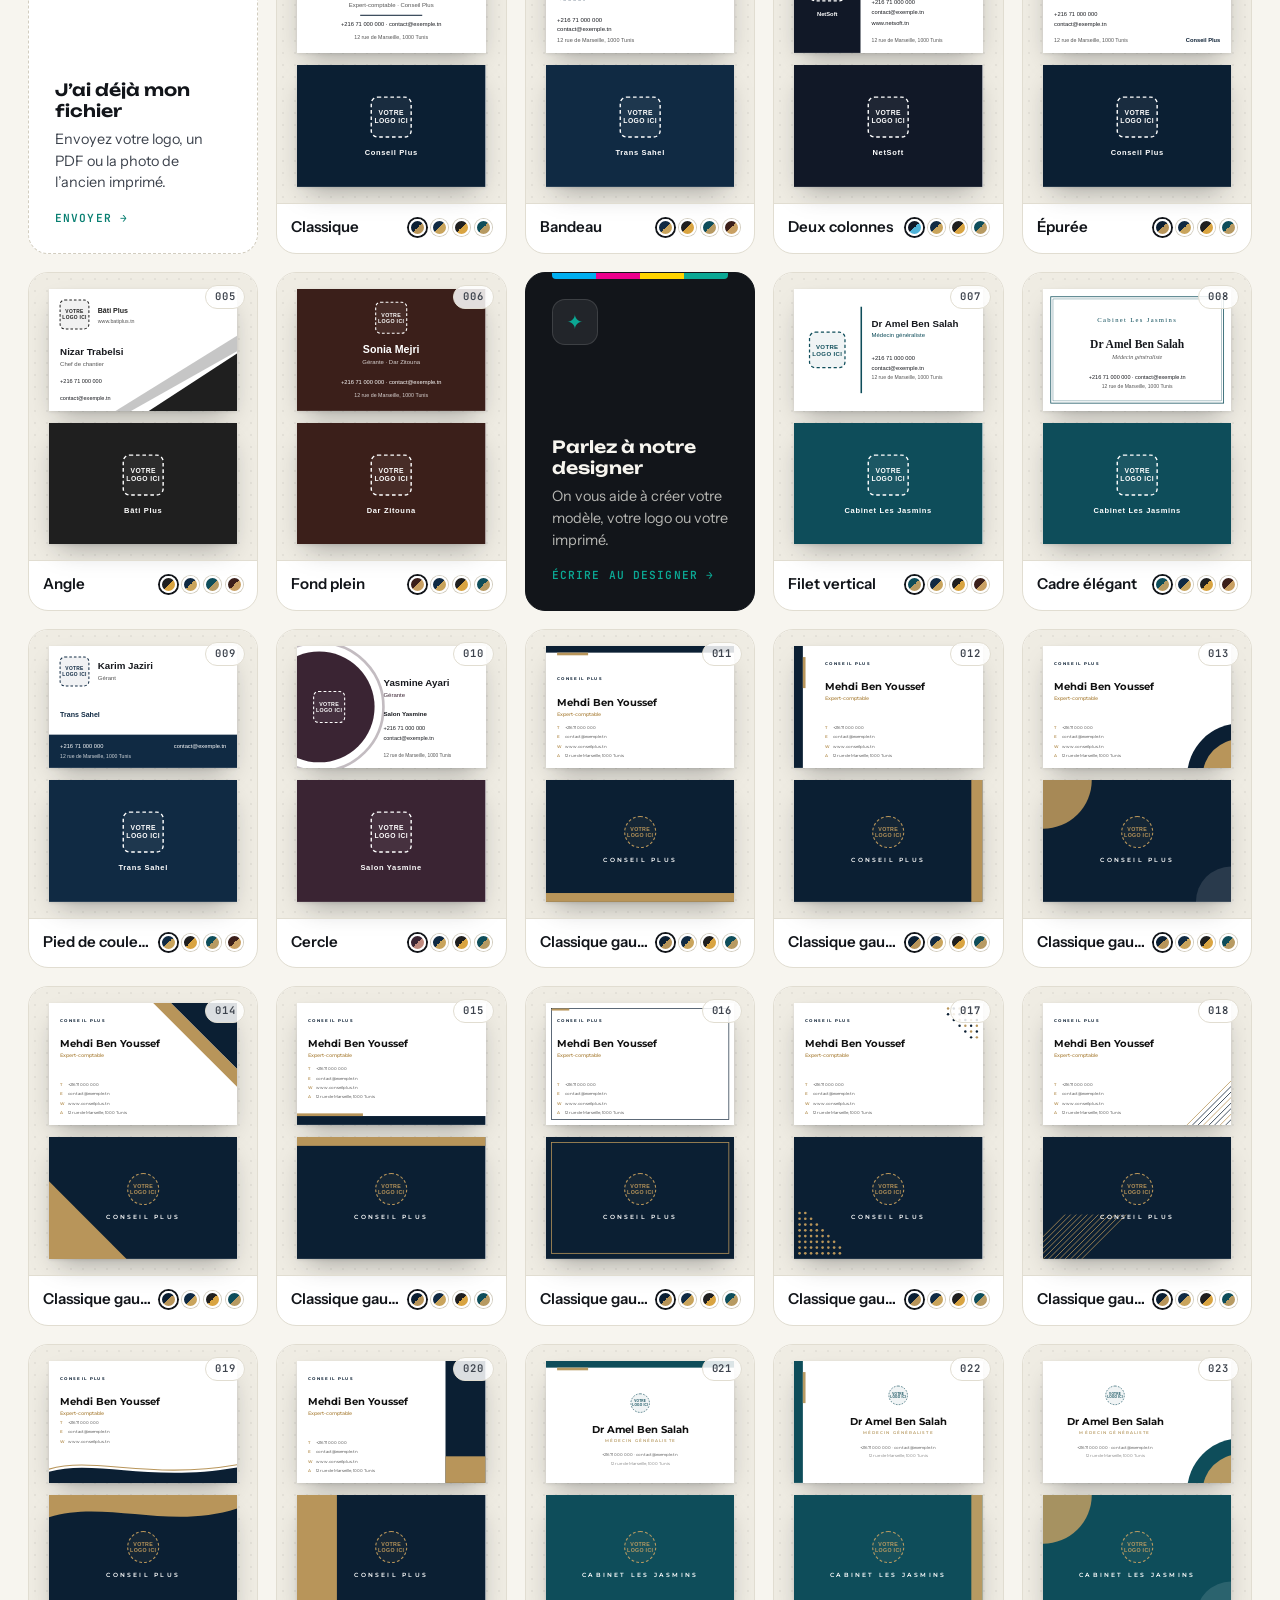
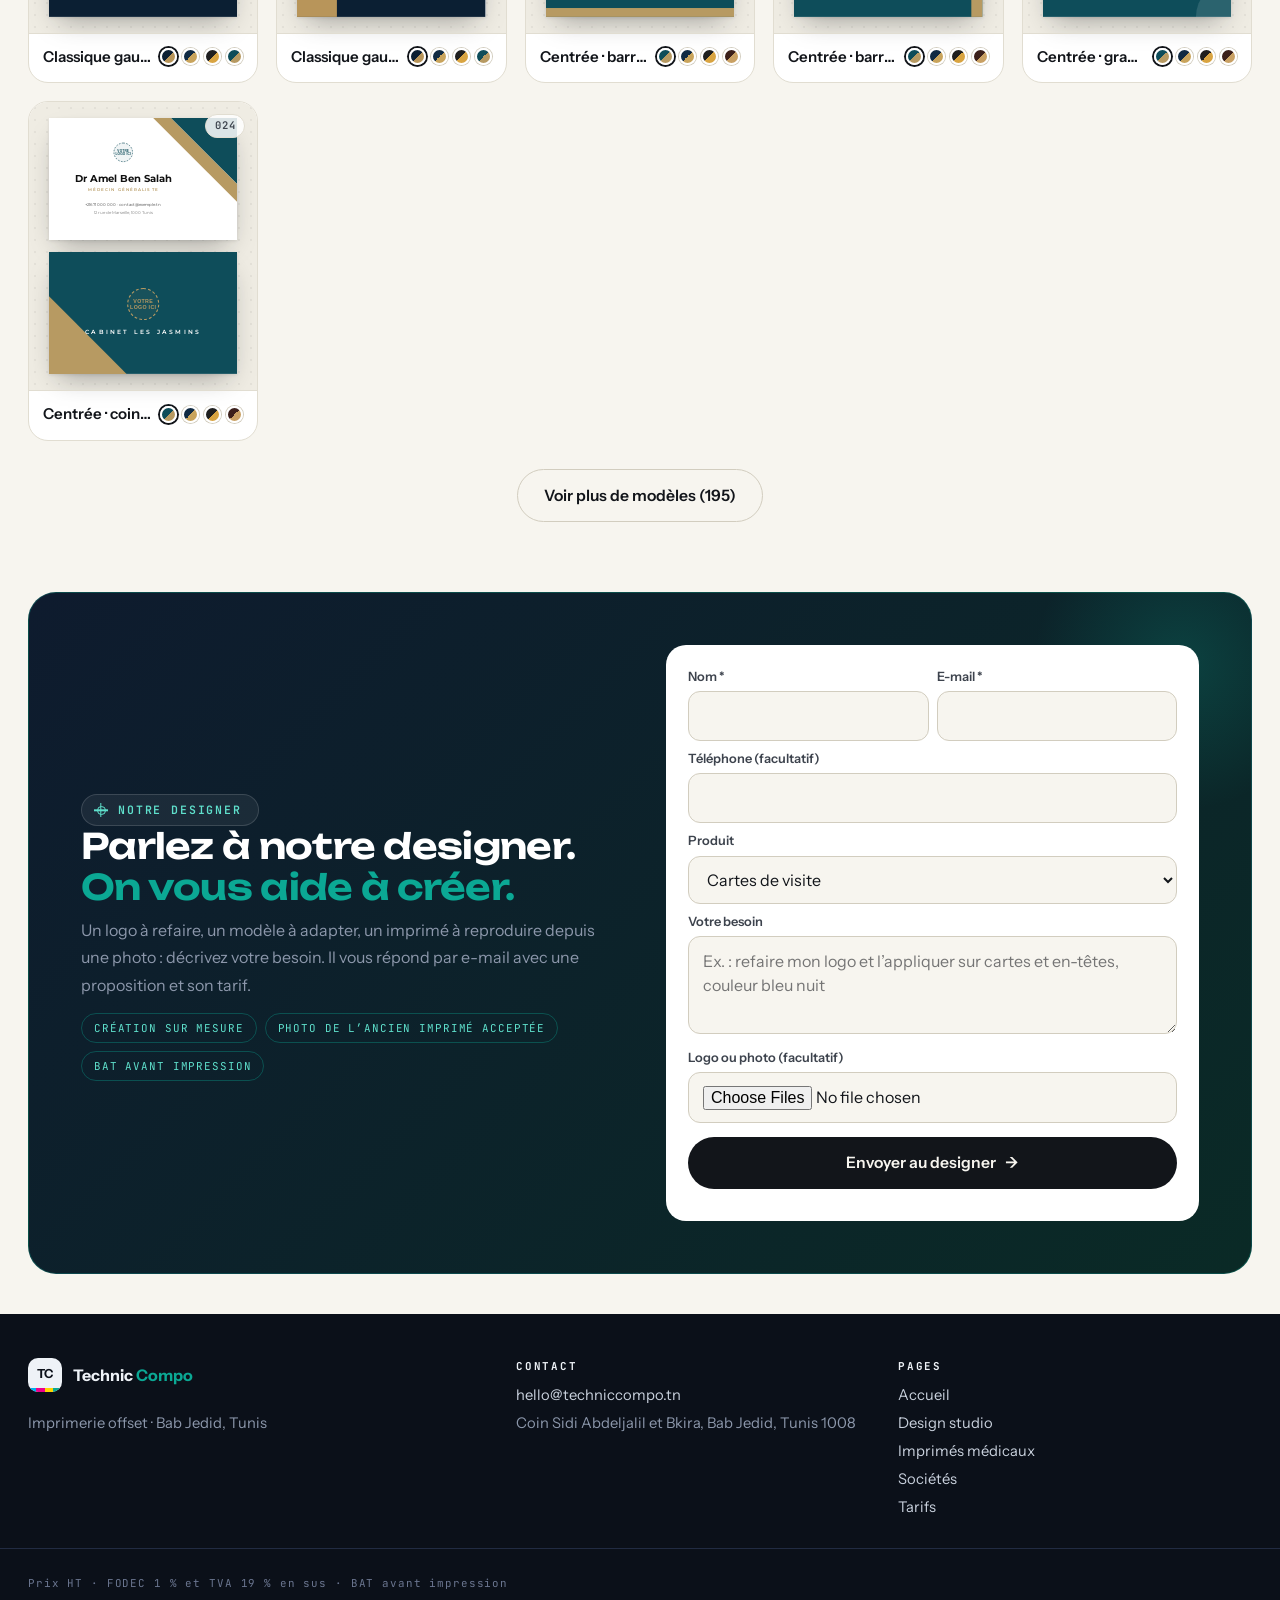
==== commit 18addb25: "Pack médical éco, certificat en texte libre, BAT validé à la commande, studio depuis la page médecin" ====
--- a/conception/index.html
+++ b/conception/index.html
@@ -419,6 +419,10 @@
 
 .top nav.liens{gap:28px}
 @media(hover:none){.produits button:hover{transform:none;border-color:var(--line)}.produits button[aria-pressed=true]:hover{border-color:var(--ink)}.tuile:hover{transform:none}}
+.bat{display:flex;gap:12px;align-items:flex-start;margin:14px 0 4px;padding:14px 16px;border:1.5px solid var(--ink);border-radius:14px;background:#fff;font-size:.86rem;line-height:1.5;color:var(--ink2);cursor:pointer}
+.bat input{width:20px;height:20px;flex:none;margin-top:2px;accent-color:var(--ink)}
+.bat b{color:var(--ink)}
+.choix.polices button{font-size:1rem}
 </style>
 </head>
 <body>
@@ -1073,7 +1077,7 @@
 };
 
 /* ---------- Bibliothèque complète, du plus simple au plus travaillé ---------- */
-const STYLES = {tous:'Tous', eco:'Éco · 1 couleur', simple:'Simples', moderne:'Modernes', couleur:'Couleur', prestige:'Prestige', creatif:'Créatifs', signature:'Signature', sante:'Santé premium'};
+const STYLES = {tous:'Tous', eco:'Pack médical éco', simple:'Simples', moderne:'Modernes', couleur:'Couleur', prestige:'Prestige', creatif:'Créatifs', signature:'Signature', sante:'Santé premium'};
 const versoSimple = (f,c) => fond(c) + logo(f, CW/2-9, CH/2-13, 18, c, c) + txt(CW/2, CH/2+13, f.societe, 3.4, {bold:true, anchor:'middle', fill:'#fff', ls:0.3, max:LU});
 /* ============ Série Signature : 50 designs premium, faisables en offset (aplats, filets ≥ 0,15 mm, deux tons) ============
    Chaque design = un motif dessiné (patrimoine tunisien, haute facture, géométrie, cartographie, métiers)
@@ -1801,25 +1805,25 @@
 const SANTE = SANTE_LISTE.map(versSig);
 const AVOCATS = AVOCAT_LISTE.map(versSig);
 
-/* ============ Gamme Éco : 1 seule encre en aplat 100 %, police au choix (français et arabe), prix au plus juste ============ */
+/* ============ Pack médical éco : 1 seule encre en aplat 100 %, police au choix (français et arabe), prix au plus juste ============ */
 const ECO_COULEURS = ['#16181D','#1B2A4A','#1D4E9E','#0B6E79','#0B7F71','#2E6B30','#7A1F2B','#B3261E','#5B2A86','#8A5A14'];
 const ECO_FR = [['montserrat','Montserrat'],['poppins','Poppins'],['raleway','Raleway'],['josefin','Josefin'],['oswald','Oswald'],['playfair','Playfair'],['lora','Lora'],['baskerville','Baskerville'],['cormorant','Cormorant'],['cinzel','Cinzel']];
 const ECO_AR = [['cairo','Cairo'],['tajawal','Tajawal'],['almarai','Almarai'],['changa','Changa'],['kufi','Kufi'],['reemkufi','Reem Kufi'],['amiri','Amiri'],['messiri','El Messiri']];
 const ECO = {fr:'montserrat', ar:'cairo'};   // police choisie par le client (gardée avec ses textes)
 const ecoFF = () => POLICES[ECO.fr] || MS;
-const PRIX_ECO = {"cartes": {"r": {"1000": 36, "2000": 48, "3000": 61, "5000": 86}, "rv": {"1000": 53, "2000": 67, "3000": 81, "5000": 109}}, "entetes": {"1000": 56, "2000": 89, "3000": 123, "5000": 189}, "enveloppes": {"1000": 87, "2000": 158, "3000": 229, "5000": 371}, "ordonnances": {"1000": 50, "2000": 76, "3000": 103}, "chemises": {"1000": 1760, "2000": 3520, "3000": 5280}, "fiches": {"350": {"500": 232, "1000": 425}, "170": {"500": 138, "1000": 237}}, "blocs": {"A4": {"50": {"50": 180.0, "100": 330.0, "200": 640.0, "500": 1550.0}, "100": {"50": 280.0, "100": 540.0, "200": 1040.0, "500": 2600.0}}, "A5": {"50": {"50": 115.0, "100": 200.0, "200": 380.0, "500": 900.0}, "100": {"50": 170.0, "100": 310.0, "200": 600.0, "500": 1450.0}}, "A6": {"50": {"50": 80.0, "100": 140.0, "200": 260.0, "500": 600.0}, "100": {"50": 110.0, "100": 200.0, "200": 380.0, "500": 900.0}}}};   // HT, coût de revient + 10 % (outil de devis, papier au prorata), calculé le 24/11/2026
+const PRIX_ECO = {"cartes": {"r": {"1000": 50, "2000": 63, "3000": 75, "5000": 101}, "rv": {"1000": 70, "2000": 85, "3000": 99, "5000": 127}}, "entetes": {"1000": 79, "2000": 113, "3000": 146, "5000": 213}, "enveloppes": {"1000": 99, "2000": 171, "3000": 242, "5000": 384}, "ordonnances": {"1000": 50, "2000": 77, "3000": 104}, "fiches": {"350": {"500": 250, "1000": 444}, "170": {"500": 138, "1000": 237}}, "blocs": {"A4": {"50": {"50": 180.0, "100": 330.0, "200": 640.0, "500": 1550.0}, "100": {"50": 280.0, "100": 540.0, "200": 1040.0, "500": 2600.0}}, "A5": {"50": {"50": 115.0, "100": 200.0, "200": 380.0, "500": 900.0}, "100": {"50": 170.0, "100": 310.0, "200": 600.0, "500": 1450.0}}, "A6": {"50": {"50": 80.0, "100": 140.0, "200": 260.0, "500": 600.0}, "100": {"50": 110.0, "100": 200.0, "200": 380.0, "500": 900.0}}}};   // HT, prix fixés par Khemais le 24/11/2026 à 1 000 ex. (500 pour les fiches), puis dégressifs au coût + 10 %. Ancienne note :, coût de revient + 10 % (outil de devis, papier au prorata), calculé le 24/11/2026
 const ECO_LISTE = [
   {nom:'Éco · Classique', metiers:['medical','conseil','commerce','avocat','beaute','restaurant','transport','btp','auto','informatique','agriculture'],
     recto:(f,c) => { const ff = ecoFF(); return logo(f, CW/2-5, 5.5, 10, c)
       + tc(CW/2, 23.5, f.nom, 4.3, {ff, w:700, fill:c, anchor:'middle', max:CW-12}) + tc(CW/2, 27.6, maj(f.fonction), 1.7, {ff, w:600, ls:0.5, fill:c, anchor:'middle', max:CW-14})
       + `<rect x="${CW/2-6}" y="30.4" width="12" height="0.3" fill="${c}"/>` + tc(CW/2, 36.6, f.societe, 2.3, {ff, w:600, fill:c, anchor:'middle', max:CW-14})
       + tc(CW/2, 42.4, [f.tel, f.email].filter(Boolean).join('   ·   '), 1.8, {ff, fill:c, anchor:'middle', max:CW-10}) + tc(CW/2, 46, f.adresse, 1.7, {ff, fill:c, anchor:'middle', max:CW-10}); }},
-  {nom:'Éco · Filet', metiers:['conseil','avocat','medical','commerce','informatique','btp','transport','auto','beaute','restaurant','agriculture'],
+  {nom:'Éco · Filet', metiers:['medical','conseil','avocat','commerce','beaute','restaurant','transport','btp','auto','informatique','agriculture'],
     recto:(f,c) => { const ff = ecoFF(); return logo(f, M, M, 9, c) + tc(CW-M, M+3.4, maj(f.societe), 1.7, {ff, w:700, ls:0.5, fill:c, anchor:'end', max:46})
       + `<rect x="${M}" y="19" width="0.5" height="${CH-19-M}" fill="${c}"/>`
       + tc(M+3.5, 23.5, f.nom, 4.3, {ff, w:700, fill:c, max:CW-2*M-6}) + tc(M+3.5, 27.6, maj(f.fonction), 1.65, {ff, w:600, ls:0.45, fill:c, max:CW-2*M-6})
       + coord(f, M+3.5, 34.5, {lettre:c, fill:c, quoi:['tel','email','site','adresse'], taille:1.75, pas:3.55, max:CW-2*M-12}); }},
-  {nom:'Éco · Bandeau', metiers:['commerce','restaurant','transport','btp','auto','medical','conseil','avocat','beaute','informatique','agriculture'],
+  {nom:'Éco · Bandeau', metiers:['medical','conseil','avocat','commerce','beaute','restaurant','transport','btp','auto','informatique','agriculture'],
     recto:(f,c) => { const ff = ecoFF(); return logo(f, M, M, 11, c) + tc(M+14, M+5, f.nom, 4.1, {ff, w:700, fill:c, max:CW-2*M-14}) + tc(M+14, M+9.4, maj(f.fonction), 1.6, {ff, w:600, ls:0.45, fill:c, max:CW-2*M-14})
       + tc(M, 29.5, f.societe, 2.4, {ff, w:700, fill:c, max:CW-2*M}) + tc(M, 33.4, f.adresse, 1.7, {ff, fill:c, max:CW-2*M})
       + `<rect y="${CH-12}" width="${CW}" height="12" fill="${c}"/>` + tc(CW/2, CH-5.3, [f.tel, f.email].filter(Boolean).join('   ·   '), 1.9, {ff, w:600, fill:'#ffffff', anchor:'middle', max:CW-10}); }},
@@ -2109,7 +2113,7 @@
     return k === 1 ? s : `<g transform="scale(${k})">${s}</g>`;
   };
 }
-const CHEMISES = ENTETES.map(d => ({id:'h'+d.id.slice(1), nom:d.nom, style:d.style, metiers:d.metiers, cfg:d.cfg}));
+const CHEMISES = ENTETES.filter(d => d.style !== 'eco').map(d => ({id:'h'+d.id.slice(1), nom:d.nom, style:d.style, metiers:d.metiers, cfg:d.cfg}));
 const PRIX_CHEMISES_A4 = {1000:2500, 2000:4600, 3000:6600};   // A4, pelliculage mat ou brillant compris
 
 /* ============ Ordonnances A5 bilingues : même identité que la carte, l'en-tête, l'enveloppe et la chemise ============
@@ -2117,6 +2121,16 @@
    Français à gauche, arabe à droite, logo au centre ou à gauche selon le modèle. */
 const OW = 148, OH = 210, OK = OW / PW;
 const AR_DE = {playfair:'amiri', cormorant:'amiri', lora:'amiri', baskerville:'amiri', dmserif:'amiri', cinzel:'amiri', montserrat:'tajawal', poppins:'tajawal', raleway:'tajawal', josefin:'tajawal', oswald:'changa'};
+/* Découpe un texte libre en lignes (retours à la ligne du client respectés) */
+function coupeLignes(txt, maxCar){
+  const L = []; if (!txt) return L;
+  for (const para of txt.split(/\r?\n/)) { if (!para.trim()) { L.push(''); continue; } let cur = '';
+    for (const w of para.split(/\s+/)) { if (cur && (cur + ' ' + w).length > maxCar) { L.push(cur); cur = w; } else cur = cur ? cur + ' ' + w : w; }
+    L.push(cur); }
+  return L;
+}
+const CERT_FR_DEF = 'Je soussigné(e), Docteur ......................................\ncertifie avoir examiné ce jour M. / Mme ......................................\net que son état de santé nécessite un repos de ...... jours à compter du ................\n\nCertificat délivré pour servir et valoir ce que de droit.';
+const CERT_AR_DEF = 'أنا الممضي(ة) أسفله، الدكتور(ة) ......................................\nأشهد أنني فحصت اليوم السيد(ة) ......................................\nوأن حالته الصحية تستوجب راحة لمدة ...... أيام ابتداء من ................\n\nسلمت هذه الشهادة للإدلاء بها عند الحاجة.';
 function pageOrdonnance(cfg, doc) {
   return (f, c, a) => {
     const z = {h:0, g:0, d:0, b:0, ...(cfg.zone||{})}, x0 = PM + z.g, x1 = PW - PM - z.d, ff = POLICES[cfg.ff] || MS, ffa = cfg.ffa || AR_DE[cfg.ff] || 'cairo', aT = lisible(a);
@@ -2144,6 +2158,17 @@
     s += tc(PW/2, yR + 25, cert ? 'CERTIFICAT MÉDICAL' : 'ORDONNANCE', 5.4, {ff, w:600, anchor:'middle', fill:c, ls:cert ? 1.6 : 2.2})
       + ar(PW/2, yR + 33, cert ? 'شهادة طبية' : 'وصفة طبية', 5.4, {ffa, anchor:'middle', fill:aT});
     if (!cert) s += tc(x0, yR + 46, 'Nom et prénom', 3.4, {fill:'#444'}) + pts(x0 + 25, x1 - 25, yR + 46.4) + ar(x1, yR + 46, 'الاسم واللقب', 4, {fill:'#444', ffa});
+    else if (f.cert_mode === 'libre' && ((f.cert_fr || '').trim() || (f.cert_ar || '').trim())) {
+      /* Texte écrit par le médecin : français à gauche, arabe à droite ; une seule langue = toute la largeur */
+      const fr = (f.cert_fr || '').trim(), arb = (f.cert_ar || '').trim(), deux = fr && arb, mil = (x0 + x1) / 2, yT = yR + 50, lh = 6.4;
+      const lFr = coupeLignes(fr, Math.floor((deux ? mil - 5 - x0 : x1 - x0) / 1.55)), lAr = coupeLignes(arb, Math.floor((deux ? x1 - mil - 5 : x1 - x0) / 1.75));
+      const yMax = PH - 44 - z.b, n = Math.min(Math.max(lFr.length, lAr.length), Math.floor((yMax - 18 - yT) / lh) + 1);
+      lFr.slice(0, n).forEach((t, i) => { s += tc(x0, yT + i * lh, t, 3.6, {fill:'#222'}); });
+      lAr.slice(0, n).forEach((t, i) => { s += ar(x1, yT + i * lh, t, 4.1, {fill:'#222', ffa}); });
+      if (deux) s += `<rect x="${mil - 0.15}" y="${yT - 6}" width="0.3" height="${n * lh + 2}" fill="${c}" fill-opacity=".18"/>`;
+      const yS = Math.min(yMax, yT + n * lh + 12);
+      s += (fr || !arb ? tc(x0, yS, 'Signature et cachet', 3.2, {fill:aT, it:true}) : '') + (arb || !fr ? ar(x1, yS, 'الإمضاء والختم', 3.8, {fill:aT, ffa}) : '');
+    }
     else {
       /* Texte du certificat : français dans la colonne de gauche, arabe dans celle de droite, lignes à compléter */
       const mil = (x0 + x1) / 2, xg = mil - 5, xd = mil + 5, pas = 11, yT = yR + 50;
@@ -2174,7 +2199,7 @@
 const ORDO_FIX = {'Angle':{zone:{d:0}, piedD:62}, 'Ondes':{zone:{b:26}}};   // décors du bas qui gêneraient le pied en A5
 const ORDONNANCES = ENTETES.map(d => { const cfg = {...d.cfg, ...(ORDO_FIX[d.nom] || {})}; return {id:'o'+d.id.slice(1), nom:d.nom, style:d.style, metiers:['medical', ...d.metiers.filter(m => m !== 'medical')], cfg, page:pageOrdonnance(cfg, 'ordonnance')}; });
 const CERTIFICATS = ORDONNANCES.map(d => ({...d, id:'k'+d.id.slice(1), page:pageOrdonnance(d.cfg, 'certificat')}));
-const PRIX_ORDO_1C = {1000:70, 2000:129, 3000:179};   // tarif du site (ordonnances et certificats), 1 couleur ; quadri : à fixer
+const PRIX_ORDO_1C = {1000:70, 2000:129, 3000:179};   // tarif de la page médicale (ordonnances et certificats, hors packs), 1 couleur et quadri
 
 /* ============ Fiches patients : chemise 44 × 31 cm pliée en 22 × 31, sans rabat ============
    Extérieur : face (médecin + cases du patient) et dos. Intérieur en option : fiche du patient et tableau Date / Observations. */
@@ -2389,20 +2414,20 @@
     quoi:(e) => `Enveloppes 11 × 22 cm · modèle ${e.design.id.slice(1)} « ${e.design.nom} »`,
     icone:'<svg viewBox="0 0 44 44"><rect x="3" y="11" width="38" height="22" rx="1.5" fill="#fff" stroke="#12151A" stroke-width="1.6"/><rect x="6" y="14" width="4" height="4" rx=".8" fill="#0BA894"/><rect x="12" y="14.5" width="10" height="1.4" fill="#12151A"/><rect x="12" y="17.5" width="7" height="1" fill="#9AA0A8"/><rect x="24" y="24" width="13" height="1.2" fill="#C8CCD2"/><rect x="24" y="27" width="10" height="1.2" fill="#C8CCD2"/></svg>'},
   chemises: {nom:'Chemises à rabat', unite:'chemises', parUnite:' / chemise', designs:CHEMISES, duo:true, styles:STYLES, principal:'societe', champs:['societe','activite','adresse','tel','email','site','mf'], faces:['couverture','dos'],
-    quantites:() => [1000,2000,3000], prix:(e,q) => estEco(e) ? PRIX_ECO.chemises[q] : PRIX_CHEMISES_A4[q],
+    quantites:() => [1000,2000,3000], prix:(e,q) => PRIX_CHEMISES_A4[q],
     note:(e) => 'Carton 300 g, quadri, pelliculage ' + (e.pellic === 'brillant' ? 'brillant' : 'mat') + ', découpe, pliage et collage compris. Intérieur et rabat non imprimés.',
     quoi:(e) => `Chemises à rabat ${FMT_CHEMISE[e.format] ? FMT_CHEMISE[e.format].nom : 'A4'} (${(FMT_CHEMISE[e.format]||FMT_CHEMISE.A4).d.toLowerCase()}), carton 300 g quadri, couverture ${e.fond === 'blanc' ? 'sur fond blanc' : 'en couleur'}, ${(e.pellic === 'brillant' ? 'pelliculage brillant' : 'pelliculage mat')} · modèle ${e.design.id.slice(1)} « ${e.design.nom} »`,
     icone:'<svg viewBox="0 0 44 44"><path d="M7 6h24l6 6v26H7z" fill="#fff" stroke="#12151A" stroke-width="1.6"/><path d="M7 26h30v12H7z" fill="#0BA894"/><path d="M7 26l4-4h22l4 4" fill="none" stroke="#12151A" stroke-width="1.2"/><rect x="12" y="11" width="9" height="2" fill="#12151A"/><rect x="12" y="15" width="6" height="1.4" fill="#9AA0A8"/></svg>'},
   ordonnances: {nom:'Ordonnances', unite:'ordonnances', parUnite:' / ordonnance', designs:ORDONNANCES, duo:true, styles:STYLES, principal:'nom', bilingue:true,
     champs:['nom','fonction','societe','adresse','tel','site'], ar:['nom_ar','fonction_ar','societe_ar','adresse_ar'],
-    quantites:() => [1000,2000,3000], prix:(e,q) => estEco(e) ? PRIX_ECO.ordonnances[q] : e.encre === 'mono' ? PRIX_ORDO_1C[q] : null,
-    note:(e) => 'A5, offset 80 g, en blocs de 100 collés en tête. ' + (e.encre === 'mono' ? 'Impression 1 couleur.' : 'Quadri : prix confirmé par notre commercial avec le BAT.'),
+    quantites:() => [1000,2000,3000], prix:(e,q) => estEco(e) ? PRIX_ECO.ordonnances[q] : PRIX_ORDO_1C[q],
+    note:(e) => 'A5, offset 80 g, en blocs de 100 collés en tête. ' + (e.encre === 'mono' ? 'Impression 1 couleur.' : 'Impression quadri, même prix que la 1 couleur.'),
     quoi:(e) => `Ordonnances A5 bilingues, offset 80 g, blocs de 100 collés, ${e.encre === 'mono' ? '1 couleur' : 'quadri'} · modèle ${e.design.id.slice(1)} « ${e.design.nom} »`,
     icone:'<svg viewBox="0 0 44 44"><rect x="10" y="4" width="24" height="36" rx="1.5" fill="#fff" stroke="#12151A" stroke-width="1.6"/><rect x="13" y="8" width="7" height="1.8" fill="#12151A"/><rect x="24" y="8" width="7" height="1.8" fill="#12151A"/><rect x="13" y="11.5" width="5" height="1.2" fill="#9AA0A8"/><rect x="26" y="11.5" width="5" height="1.2" fill="#9AA0A8"/><rect x="13" y="15" width="18" height="0.8" fill="#0BA894"/><path d="M15 21h3.2a2 2 0 0 1 0 4H15v-4zm0 4l4 4" fill="none" stroke="#0BA894" stroke-width="1.4"/><rect x="13" y="34" width="18" height="1" fill="#9AA0A8"/></svg>'},
   certificats: {nom:'Certificats médicaux', unite:'certificats', parUnite:' / certificat', designs:CERTIFICATS, duo:true, styles:STYLES, principal:'nom', bilingue:true,
     champs:['nom','fonction','societe','adresse','tel','site'], ar:['nom_ar','fonction_ar','societe_ar','adresse_ar'],
-    quantites:() => [1000,2000,3000], prix:(e,q) => estEco(e) ? PRIX_ECO.ordonnances[q] : e.encre === 'mono' ? PRIX_ORDO_1C[q] : null,
-    note:(e) => 'A5, offset 80 g, en blocs de 100 collés en tête. ' + (e.encre === 'mono' ? 'Impression 1 couleur.' : 'Quadri : prix confirmé par notre commercial avec le BAT.'),
+    quantites:() => [1000,2000,3000], prix:(e,q) => estEco(e) ? PRIX_ECO.ordonnances[q] : PRIX_ORDO_1C[q],
+    note:(e) => 'A5, offset 80 g, en blocs de 100 collés en tête. ' + (e.encre === 'mono' ? 'Impression 1 couleur.' : 'Impression quadri, même prix que la 1 couleur.'),
     quoi:(e) => `Certificats médicaux A5 bilingues, offset 80 g, blocs de 100 collés, ${e.encre === 'mono' ? '1 couleur' : 'quadri'} · modèle ${e.design.id.slice(1)} « ${e.design.nom} »`,
     icone:'<svg viewBox="0 0 44 44"><rect x="10" y="4" width="24" height="36" rx="1.5" fill="#fff" stroke="#12151A" stroke-width="1.6"/><rect x="13" y="8" width="7" height="1.8" fill="#12151A"/><rect x="24" y="8" width="7" height="1.8" fill="#12151A"/><rect x="15" y="15" width="14" height="1.6" fill="#0BA894"/><rect x="13" y="20" width="8" height="1" fill="#9AA0A8"/><rect x="23" y="20" width="8" height="1" fill="#9AA0A8"/><rect x="13" y="23.5" width="8" height="1" fill="#9AA0A8"/><rect x="23" y="23.5" width="8" height="1" fill="#9AA0A8"/><rect x="13" y="27" width="8" height="1" fill="#9AA0A8"/><rect x="23" y="27" width="8" height="1" fill="#9AA0A8"/><circle cx="27" cy="33.5" r="2.6" fill="none" stroke="#0BA894" stroke-width="1.2"/></svg>'},
   fiches: {nom:'Fiches patients', unite:'fiches', parUnite:' / fiche', designs:FICHES, duo:true, styles:STYLES, principal:'nom', bilingue:true,
@@ -2425,18 +2450,17 @@
 };
 const nomPolice = (k, L) => (L.find(x => x[0] === k) || [k, k])[1];
 const NOTE_ECO = {
-  cartes:(e) => 'Gamme Éco : couché 350 g, 1 couleur, sans pelliculage. ' + (e.verso === 'blanc' ? 'Recto seul.' : 'Recto-verso.'),
-  entetes:() => 'Gamme Éco : A4, offset 80 g, 1 couleur.',
-  enveloppes:() => 'Gamme Éco : 11 × 22 cm blanches, 1 couleur, zone d’adresse laissée libre.',
-  chemises:() => 'Gamme Éco : A4, face et dos en 1 couleur, pelliculage mat ou brillant compris.',
-  blocs:(e) => `Gamme Éco : ${fmtBloc(e)}, offset 80 g, ${REGLES[e.regle] || 'lignes'}, ${e.feuilles || 50} feuilles, 1 couleur, collé en tête avec carton au dos.`,
-  ordonnances:() => 'Gamme Éco : A5, offset 80 g, 1 couleur, blocs de 100 collés en tête.',
-  certificats:() => 'Gamme Éco : A5, offset 80 g, 1 couleur, blocs de 100 collés en tête.',
-  fiches:(e) => `Gamme Éco : 44 × 31 cm pliée, 4 pages en 1 couleur, couché ${e.papier || 350} g.`,
+  cartes:(e) => 'Pack médical éco : couché 350 g, 1 couleur, sans pelliculage. ' + (e.verso === 'blanc' ? 'Recto seul.' : 'Recto-verso.'),
+  entetes:() => 'Pack médical éco : A4, offset 80 g, 1 couleur.',
+  enveloppes:() => 'Pack médical éco : 11 × 22 cm blanches, 1 couleur, zone d’adresse laissée libre.',
+  blocs:(e) => `Pack médical éco : ${fmtBloc(e)}, offset 80 g, ${REGLES[e.regle] || 'lignes'}, ${e.feuilles || 50} feuilles, 1 couleur, collé en tête avec carton au dos.`,
+  ordonnances:() => 'Pack médical éco : A5, offset 80 g, 1 couleur, blocs de 100 collés en tête.',
+  certificats:() => 'Pack médical éco : A5, offset 80 g, 1 couleur, blocs de 100 collés en tête.',
+  fiches:(e) => `Pack médical éco : 44 × 31 cm pliée, 4 pages en 1 couleur, couché ${e.papier || 350} g.`,
 };
 for (const [k, P] of Object.entries(PRODUITS)) { if (!NOTE_ECO[k]) continue; const q0 = P.quoi, n0 = P.note;
   P.note = (e) => estEco(e) ? NOTE_ECO[k](e) : n0(e);
-  P.quoi = (e) => estEco(e) ? q0(e).replace(/quadri, pelliculées|quadri/g, '1 couleur') + ` · gamme Éco, 1 encre ${String(e.couleur||'').split('|')[0]} · police ${nomPolice(ECO.fr, ECO_FR)} / ${nomPolice(ECO.ar, ECO_AR)}` : q0(e); }
+  P.quoi = (e) => estEco(e) ? q0(e).replace(/quadri, pelliculées|quadri/g, '1 couleur') + ` · pack médical éco, 1 encre ${String(e.couleur||'').split('|')[0]} · police ${nomPolice(ECO.fr, ECO_FR)} / ${nomPolice(ECO.ar, ECO_AR)}` : q0(e); }
 /* Textes affichés : ceux du client, sinon l'exemple du métier choisi */
 function textes(metier, champs, logoClient){
   const ex = (METIERS[metier] && METIERS[metier].exemple) || METIERS.transport.exemple;
@@ -2577,10 +2601,10 @@
       scene.replaceChildren(n); }
     titre(); rendreTrio(); };
   const rendreTrio = () => {
-    const box = $('#trio');
+    const box = $('#trio'), lesK = trioDe(prod, e.metier).filter(k => k === prod || assorti(k, e.design));
     if (!TRIO.includes(prod) || e.design.bilingue) { box.hidden = true; return; }
     box.hidden = false;
-    box.replaceChildren(el('h4',{}, 'La même identité · modèle ' + numDe(e.design)), el('div',{class:'rang'+(trioDe(prod, e.metier).length > 4 ? ' beaucoup' : ''), style:'grid-template-columns:repeat('+trioDe(prod, e.metier).length+',1fr)'}, trioDe(prod, e.metier).map(k => {
+    box.replaceChildren(el('h4',{}, 'La même identité · modèle ' + numDe(e.design)), el('div',{class:'rang'+(lesK.length > 4 ? ' beaucoup' : ''), style:'grid-template-columns:repeat('+lesK.length+',1fr)'}, lesK.map(k => {
       const d = k === prod ? e.design : assorti(k, e.design); if (!d) return null;
       const mini = el('span',{class:'mini'}, noeud(dessin(k, d, {...e, verso:'assorti', format: k==='chemises' ? (e.format in FMT_CHEMISE ? e.format : 'A4') : e.format}, k==='chemises'?'couverture':'recto')));
       return el('button',{type:'button', 'aria-pressed':String(k===prod), title: k===prod ? '' : 'Ouvrir le même modèle en '+NOMS_COURTS[k].toLowerCase(),
@@ -2591,6 +2615,15 @@
   const choixPolice = (liste, cle) => { const box = el('div',{class:'choix polices'}); const r = () => box.replaceChildren(...liste.map(([k,l]) => el('button',{type:'button', 'aria-pressed':String(ECO[cle]===k), style:'font-family:'+POLICES[k],
       onclick:()=>{ ECO[cle] = k; r(); sauverMemo(); rendu(); rendreAutres(); majEtapes(); }}, cle === 'ar' ? 'الياسمين' : l, el('small',{style:'font-family:inherit'}, cle === 'ar' ? l : 'Aa 123')))); r(); return box; };
   window.rerendreStudio = () => { rendu(); rendreAutres(); };
+  const texteCertificat = () => {
+    const box = el('div');
+    const zone = (cle, lib, def, attrs) => { const t = el('textarea',{rows:6, ...attrs, placeholder:'Laissez vide pour ne pas écrire dans cette langue', oninput:(ev)=>{ e.champs[cle] = ev.target.value; rendu(); majEtapes(); }}); t.value = e.champs[cle] || ''; return el('label',{class:'champ large'}, el('span',{}, lib), t); };
+    const r = () => { const libre = e.champs.cert_mode === 'libre';
+      box.replaceChildren(
+        el('div',{class:'choix'}, ...[['modele','Texte proposé','Français et arabe, à compléter à la main'],['libre','Mon texte','Je l’écris moi-même, comme dans Word']].map(([v,l,d]) => el('button',{type:'button','aria-pressed':String((e.champs.cert_mode || 'modele') === v), onclick:()=>{ e.champs.cert_mode = v; if (v === 'libre' && !(e.champs.cert_fr || '').trim() && !(e.champs.cert_ar || '').trim()) { e.champs.cert_fr = CERT_FR_DEF; e.champs.cert_ar = CERT_AR_DEF; } r(); rendu(); majEtapes(); }}, l, el('small',{}, d)))),
+        libre ? el('div',{class:'champs', style:'margin-top:12px'}, zone('cert_fr', 'Texte en français', CERT_FR_DEF, {}), zone('cert_ar', 'Texte en arabe', CERT_AR_DEF, {dir:'rtl', lang:'ar'})) : null,
+        el('p',{class:'note'}, libre ? 'Écrivez en français, en arabe ou dans les deux langues. Une seule langue occupe toute la largeur de la page. Les points (.....) laissent la place pour écrire à la main.' : 'Le texte bilingue habituel, avec les lignes à compléter à la main.')); };
+    r(); return box; };
   const memeStyle = () => P.styles ? P.designs.filter(d => d.style===e.design.style) : P.designs;
   const rendreAutres = () => autres.replaceChildren(...memeStyle().map(d => { const b = el('button',{type:'button', title:d.nom, 'aria-pressed':String(d===e.design), onclick:()=>{ e.design=d; face='recto'; rendreAutres(); rendreFaces(); rendu(); }}); b.append(noeud(dessin(prod, d, e, 'recto'))); return b; }));
   const choix = (opts, cle, apres) => { const box = el('div',{class:'choix'}); const r = () => box.replaceChildren(...opts.map(([v,l,d]) => el('button',{type:'button','aria-pressed':String(e[cle]===v), onclick:()=>{ e[cle]=v; r(); apres && apres(); rendu(); rendreAutres(); majEtapes(); }}, l, d? el('small',{},d):null))); r(); return box; };
@@ -2650,15 +2683,16 @@
       choix([['A4','A4','21 × 29,7 cm'],['A5','A5','14,8 × 21 cm'],['A6','A6','10,5 × 14,8 cm']], 'fmtBloc', () => { rendreQte(); rendreExtras(); }),
       el('div',{style:'height:10px'}), choix([['lignes','Lignes','Pour les notes'],['pointilles','Pointillés','Plus discret'],['blanc','Sans lignes','Page libre, pour une lettre']], 'regle'),
       el('div',{style:'height:10px'}), choix([[50,'50 feuilles par bloc'],[100,'100 feuilles par bloc']], 'feuilles', () => { rendreQte(); rendreExtras(); }),
-      el('div',{style:'height:10px'}), (estEco(e) ? el('p',{class:'note'}, 'Gamme Éco : impression 1 couleur, dans l’encre choisie.') : choix([['quadri','Quadri','Toutes les couleurs du modèle'],['mono','1 couleur','La couleur principale seule']], 'encre', () => { rendreQte(); rendreExtras(); })),
+      el('div',{style:'height:10px'}), (estEco(e) ? el('p',{class:'note'}, 'Pack médical éco : impression 1 couleur, dans l’encre choisie.') : choix([['quadri','Quadri','Toutes les couleurs du modèle'],['mono','1 couleur','La couleur principale seule']], 'encre', () => { rendreQte(); rendreExtras(); })),
       el('p',{class:'note'}, 'Offset 80 g, collé en tête avec un carton au dos. En A4 sans lignes, le bloc sert aussi de papier à lettre.')]}] : []),
     ...(prod === 'fiches' ? [{t:'Papier et impression', resume:()=> e.papier + ' g · ' + (e.encre === 'mono' ? '1 couleur' : 'quadri'), corps:()=>[
       choix([[350,'Couché mat 350 g','Rainée et pliée'],[170,'Couché mat 170 g','Pliée']], 'papier', () => { rendreQte(); rendreExtras(); }),
-      el('div',{style:'height:10px'}), (estEco(e) ? el('p',{class:'note'}, 'Gamme Éco : impression 1 couleur, dans l’encre choisie.') : choix([['quadri','Quadri','Toutes les couleurs du modèle'],['mono','1 couleur','La couleur principale seule']], 'encre', () => { rendreQte(); rendreExtras(); })),
+      el('div',{style:'height:10px'}), (estEco(e) ? el('p',{class:'note'}, 'Pack médical éco : impression 1 couleur, dans l’encre choisie.') : choix([['quadri','Quadri','Toutes les couleurs du modèle'],['mono','1 couleur','La couleur principale seule']], 'encre', () => { rendreQte(); rendreExtras(); })),
       el('p',{class:'note'}, 'Format ouvert 44 × 31 cm, plié en 22 × 31 cm, sans rabat. 4 pages imprimées : la face (page 1), le grand tableau à l’intérieur (pages 2 et 3) et le dos (page 4).')]}] : []),
+    ...(prod === 'certificats' ? [{t:'Texte du certificat', resume:()=> e.champs.cert_mode === 'libre' ? 'Mon texte' : 'Texte proposé', corps:()=>[ texteCertificat() ]}] : []),
     ...(prod === 'fiches' ? [{t:'Tableau des pages 2 et 3', resume:()=> e.cols.map(k => k.fr || k.ar || '…').join(' · '), corps:()=>[ tableauCols ]}] : []),
     ...(MEDICAL.includes(prod) && prod !== 'fiches' ? [{t:'Impression', resume:()=> 'A5 · ' + (e.encre === 'mono' ? '1 couleur' : 'quadri'), corps:()=>[
-      (estEco(e) ? el('p',{class:'note'}, 'Gamme Éco : impression 1 couleur, dans l’encre choisie.') : choix([['quadri','Quadri','Toutes les couleurs du modèle'],['mono','1 couleur','La couleur principale seule']], 'encre', () => { rendreQte(); rendreExtras(); })),
+      (estEco(e) ? el('p',{class:'note'}, 'Pack médical éco : impression 1 couleur, dans l’encre choisie.') : choix([['quadri','Quadri','Toutes les couleurs du modèle'],['mono','1 couleur','La couleur principale seule']], 'encre', () => { rendreQte(); rendreExtras(); })),
       el('p',{class:'note'}, 'Format A5 (14,8 × 21 cm), offset 80 g, blocs de 100 feuilles collés en tête. Français à gauche, arabe à droite : remplissez les deux dans « Vos textes et logo ».')]}] : []),
     ...(prod === 'chemises' ? [{t:'Finition', resume:()=> 'A4 · ' + (e.fond === 'blanc' ? 'fond blanc' : 'couleur') + ' · ' + (e.pellic === 'brillant' ? 'pelliculage brillant' : 'pelliculage mat'), corps:()=>[
       choix([['couleur','Couverture en couleur'],['blanc','Couverture sur fond blanc']], 'fond'),
@@ -2669,10 +2703,10 @@
       el('div',{style:'height:10px'}), choix([['A5','A5'],['A4','A4'],['A6','A6']], 'format', rendreQte),
       el('div',{style:'height:10px'}), choix([['2','2 feuillets'],['3','3 feuillets'],['4','4 feuillets']], 'plis', rendreQte),
       el('label',{class:'champ', style:'margin-top:10px'}, el('span',{},'N° de départ'), el('input',{inputmode:'numeric', placeholder:'0001', value:e.numero, oninput:(ev)=>{ e.numero=ev.target.value; rendu(); }}))]}] : []),
-    {t:'Couleur', resume:()=> estEco(e) ? '1 encre' : '', pastille:true, corps:()=>[teintes, estEco(e) ? el('p',{class:'note'}, 'Gamme Éco : tout le modèle, logo compris, est imprimé dans cette seule encre, en aplat.') : null]},
+    {t:'Couleur', resume:()=> estEco(e) ? '1 encre' : '', pastille:true, corps:()=>[teintes, estEco(e) ? el('p',{class:'note'}, 'Pack médical éco : tout le modèle, logo compris, est imprimé dans cette seule encre, en aplat.') : null]},
     ...(estEco(e) ? [{t:'Police', resume:()=> nomPolice(ECO.fr, ECO_FR) + ' · ' + nomPolice(ECO.ar, ECO_AR), corps:()=>[
       el('p',{class:'etiquette'}, 'Français'), choixPolice(ECO_FR, 'fr'), el('p',{class:'etiquette'}, 'Arabe'), choixPolice(ECO_AR, 'ar'),
-      el('p',{class:'note'}, 'La police choisie passe sur tous vos imprimés Éco : carte, en-tête, enveloppe, ordonnance…')]}] : []),
+      el('p',{class:'note'}, 'La police choisie passe sur tous vos imprimés du pack médical éco : carte, en-tête, enveloppe, ordonnance…')]}] : []),
     {t:'Vos textes et logo', resume:()=> (e.champs[P.principal]||'').trim() || 'Exemple', corps:()=>[ el('p',{class:'partout'}, el('b',{},'Écrit une fois, repris partout.'), ' Vos textes et votre logo passent automatiquement sur la carte, l’en-tête, l’enveloppe et tous les autres imprimés.'), el('div',{class:'champs'}, P.champs.map(c => champ(c))), champsArEnv, zoneLogo ]},
     ...(prod === 'cartes' ? [{t:'Verso', resume:()=> VERSOS[e.verso].nom, corps:()=>[ choix(Object.entries(VERSOS).map(([v,x]) => [v, x.nom, v==='blanc'?'−10 DT / 1 000':null]), 'verso', () => { champsAr.hidden = e.verso!=='arabe'; }), champsAr ]}] : []),
     {t:'Quantité', resume:()=> { const T = totalCommande(prod, e); return e.quantite ? (T.L.length > 1 ? T.L.length+' produits · ' : nb(e.quantite)+' · ')+dt(T.total)+' HT' : ''; }, corps:()=>[ qte, el('p',{class:'note'}, P.note(e)), blocExtras ]},
@@ -2692,9 +2726,25 @@
 }
 
 /* ============ Envoi ============ */
+/* Les polices du site, intégrées dans le dessin exporté (sinon le navigateur les remplace par des polices par défaut) */
+const CACHE_POLICES = {};
+async function policesIntegrees(svg){
+  try {
+    const lien = [...document.querySelectorAll('link[href*="fonts.googleapis.com/css"]')].map(l => l.href)[0]; if (!lien) return '';
+    if (!CACHE_POLICES.css) CACHE_POLICES.css = await (await fetch(lien)).text();
+    const utilisees = new Set([...svg.matchAll(/font-family="([^"]+)"/g)].map(m => m[1].split(',')[0].replace(/['"]/g, '').trim()));
+    const blocs = CACHE_POLICES.css.match(/@font-face\s*{[^}]*}/g) || []; let out = '';
+    for (const b of blocs) { const fam = (b.match(/font-family:\s*'?([^;']+)'?/) || [])[1]; if (!fam || !utilisees.has(fam)) continue;
+      const url = (b.match(/url\(([^)]+)\)/) || [])[1]; if (!url) continue;
+      if (!CACHE_POLICES[url]) { const bl = await (await fetch(url)).blob(); CACHE_POLICES[url] = await new Promise(r => { const fr = new FileReader(); fr.onload = () => r(fr.result); fr.readAsDataURL(bl); }); }
+      out += b.replace(url, CACHE_POLICES[url]); }
+    return out ? `<style>${out}</style>` : '';
+  } catch(err) { return ''; }
+}
 async function enPng(d, nom){
-  const im = new Image(); im.src = 'data:image/svg+xml;charset=utf-8,' + encodeURIComponent(enSvg(d, 1)); await im.decode();
-  const ech = 1400 / Math.max(d.W, d.H), cv = document.createElement('canvas'); cv.width = Math.round(d.W*ech); cv.height = Math.round(d.H*ech);
+  const st = await policesIntegrees(d.svg);
+  const im = new Image(); im.src = 'data:image/svg+xml;charset=utf-8,' + encodeURIComponent(enSvg({...d, svg: st + d.svg}, 1)); await im.decode();
+  const dpi = Math.max(d.W, d.H) < 100 ? 600 : 300, ech = dpi / 25.4, cv = document.createElement('canvas'); cv.width = Math.round(d.W*ech); cv.height = Math.round(d.H*ech);
   const ctx = cv.getContext('2d'); ctx.fillStyle = '#fff'; ctx.fillRect(0,0,cv.width,cv.height); ctx.drawImage(im, 0, 0, cv.width, cv.height);
   return new File([await new Promise(r => cv.toBlob(r, 'image/png'))], nom, {type:'image/png'});
 }
@@ -2702,7 +2752,7 @@
 function merci(ok, texte, avecFichiers){
   const lien = 'mailto:'+EMAIL+'?subject='+encodeURIComponent('Demande — page Conception')+'&body='+encodeURIComponent(texte);
   return el('div',{class:'ok'}, el('b',{}, ok ? 'Merci, c’est envoyé.' : 'L’envoi n’a pas abouti.'),
-    el('p',{}, ok ? 'Notre designer vous répond par e-mail avec le BAT.' : 'Envoyez-nous la demande par e-mail : le message est prêt'+(avecFichiers?' (joignez vos fichiers)':'')+'.'),
+    el('p',{}, ok ? (texte.includes('BAT VALIDÉ') ? 'Votre BAT et vos fichiers sont chez nous. Notre commercial vous appelle pour le confirmer, puis nous lançons l’impression.' : 'Notre designer vous répond par e-mail avec sa proposition.') : 'Envoyez-nous la demande par e-mail : le message est prêt'+(avecFichiers?' (joignez vos fichiers)':'')+'.'),
     ok ? null : el('a',{class:'gros', href:lien}, 'Envoyer par e-mail'));
 }
 function formulaire(prod, e){
@@ -2713,12 +2763,16 @@
     msg.textContent = '';
     if (!v.nom.trim() || !/^\S+@\S+\.\S+$/.test(v.email.trim())) { msg.textContent = 'Nom et e-mail, s’il vous plaît.'; return; }
     if (!auDesigner && !e.quantite) { msg.textContent = 'Choisissez la quantité (étape « Quantité »).'; return; }
+    if (!auDesigner && !(v.telephone || '').replace(/\D/g, '').match(/\d{8,}/)) { msg.textContent = 'Votre téléphone, s’il vous plaît : notre commercial vous appelle pour confirmer le BAT.'; return; }
+    if (!auDesigner && !bat.checked) { msg.textContent = 'Cochez la validation du BAT pour commander.'; return; }
     const P = PRODUITS[prod], f = textes(e.metier, e.champs, null);
     const T = totalCommande(prod, e), prix = e.quantite ? T.total : null;
     const devisTxt = T.devis ? ' (+ articles sur devis)' : '';
     const quoi = [P.quoi(e) + (e.quantite ? ' · ' + nb(e.quantite) + ' ' + P.unite : '')].concat(Object.entries(e.extras).filter(([,x]) => x.actif).map(([k,x]) => PRODUITS[k].quoi({...e, design:assorti(k, e.design), verso:'assorti', format:'A4', pellic:'mat'}) + ' · ' + nb(x.q) + ' ' + PRODUITS[k].unite)).join('\n') + (T.pack ? '\nPack identité appliqué' : '');
     const lesTextes = P.champs.concat(prod==='cartes' && e.verso==='arabe' ? ['nom_ar','fonction_ar','societe_ar','adresse_ar'] : []).concat(P.ar && (e.design.bilingue || P.bilingue) ? P.ar : []).map(c => `${CHAMPS[c]} : ${(e.champs[c]||'').trim() || '(exemple non remplacé : '+(f[c]||'')+')'}`).join('\n');
-    const resume = `${auDesigner ? 'À AMÉLIORER PAR LE DESIGNER' : 'COMMANDE DEPUIS LE STUDIO'}\n${quoi}\nMétier : ${METIERS[e.metier].nom} · Couleur : ${e.couleur}\n${e.quantite ? 'Total : '+dt(prix)+' HT'+devisTxt : 'Quantité : à définir'}\n\n${lesTextes}${v.remarques.trim() ? '\n\nRemarques : '+v.remarques.trim() : ''}\n\nClient : ${v.nom} · ${v.email}${v.telephone?' · '+v.telephone:''}`;
+    const texteCert = (prod === 'certificats' || e.extras.certificats?.actif) && e.champs.cert_mode === 'libre' ? `\n\nTEXTE DU CERTIFICAT (écrit par le client)\nFrançais :\n${(e.champs.cert_fr || '').trim() || '(aucun)'}\nArabe :\n${(e.champs.cert_ar || '').trim() || '(aucun)'}` : '';
+    const quand = new Date().toLocaleString('fr-FR', {dateStyle:'short', timeStyle:'short'});
+    const resume = `${auDesigner ? 'À AMÉLIORER PAR LE DESIGNER' : 'COMMANDE DEPUIS LE STUDIO — BAT VALIDÉ PAR LE CLIENT le ' + quand + ' (à confirmer par téléphone par le commercial avant impression)'}\n${quoi}\nMétier : ${METIERS[e.metier].nom} · Couleur : ${e.couleur}\n${e.quantite ? 'Total : '+dt(prix)+' HT'+devisTxt : 'Quantité : à définir'}\n\n${lesTextes}${texteCert}${v.remarques.trim() ? '\n\nRemarques : '+v.remarques.trim() : ''}\n\nFichiers joints : fichiers finis au format, 300 dpi (600 dpi pour les cartes), prêts pour la production.\n\nClient : ${v.nom} · ${v.email}${v.telephone?' · '+v.telephone:''}`;
     zone.querySelectorAll('button').forEach(b => b.disabled = true);
     const fd = new FormData();
     fd.append('form-name','conception'); fd.append('bot-field',''); fd.append('nom', v.nom); fd.append('email', v.email); fd.append('telephone', v.telephone); fd.append('demande', resume);
@@ -2731,11 +2785,13 @@
     if (memo.logoFichier && e.logo) fd.append('fichiers[]', memo.logoFichier, 'logo-'+memo.logoFichier.name);
     else if (e.logo) { try { const bl = await (await fetch(e.logo)).blob(); fd.append('fichiers[]', bl, 'logo.' + ((bl.type.split('/')[1] || 'png').replace('jpeg','jpg').replace('svg+xml','svg'))); } catch(err) {} }
     const ok = await poster(fd);
-    zone.replaceChildren(merci(ok, 'Bonjour, voici ma création (page Conception) :\n\n'+resume, !!e.logo));
+    zone.replaceChildren(merci(ok, 'Bonjour, voici ma création (Design studio) :\n\n'+resume, !!e.logo));
   };
-  zone.append(el('div',{class:'champs'}, champ('nom','Nom *',{autocomplete:'name'}), champ('email','E-mail *',{type:'email', autocomplete:'email'}), champ('telephone','Téléphone (facultatif)',{type:'tel', autocomplete:'tel'}), champ('remarques','Remarque (facultatif)',{rows:2})),
-    el('div',{class:'actions'}, el('button',{class:'gros', type:'button', onclick:()=>envoyer(false)}, 'Commander · recevoir mon BAT'), el('button',{class:'gros contour', type:'button', onclick:()=>envoyer(true)}, 'Faire améliorer par le designer')),
-    msg, el('p',{class:'note'}, 'Rien à payer en ligne. Vous recevez le BAT avant impression.'));
+  const bat = el('input',{type:'checkbox'});
+  zone.append(el('div',{class:'champs'}, champ('nom','Nom *',{autocomplete:'name'}), champ('email','E-mail *',{type:'email', autocomplete:'email'}), champ('telephone','Téléphone * (pour confirmer le BAT)',{type:'tel', autocomplete:'tel'}), champ('remarques','Remarque (facultatif)',{rows:2})),
+    el('label',{class:'bat'}, bat, el('span',{}, el('b',{}, 'Ce design est mon BAT (bon à tirer). '), 'J’ai vérifié les textes, l’orthographe, les numéros, le logo et les couleurs : il sera imprimé tel qu’il apparaît ici. Notre commercial m’appelle pour le confirmer de vive voix avant l’impression.')),
+    el('div',{class:'actions'}, el('button',{class:'gros', type:'button', onclick:()=>envoyer(false)}, 'Valider mon BAT et commander'), el('button',{class:'gros contour', type:'button', onclick:()=>envoyer(true)}, 'Faire améliorer par le designer')),
+    msg, el('p',{class:'note'}, 'Rien à payer en ligne. Vos fichiers finis nous parviennent par e-mail ; votre validation vaut BAT, confirmée par téléphone avant l’impression.'));
   return zone;
 }
 
